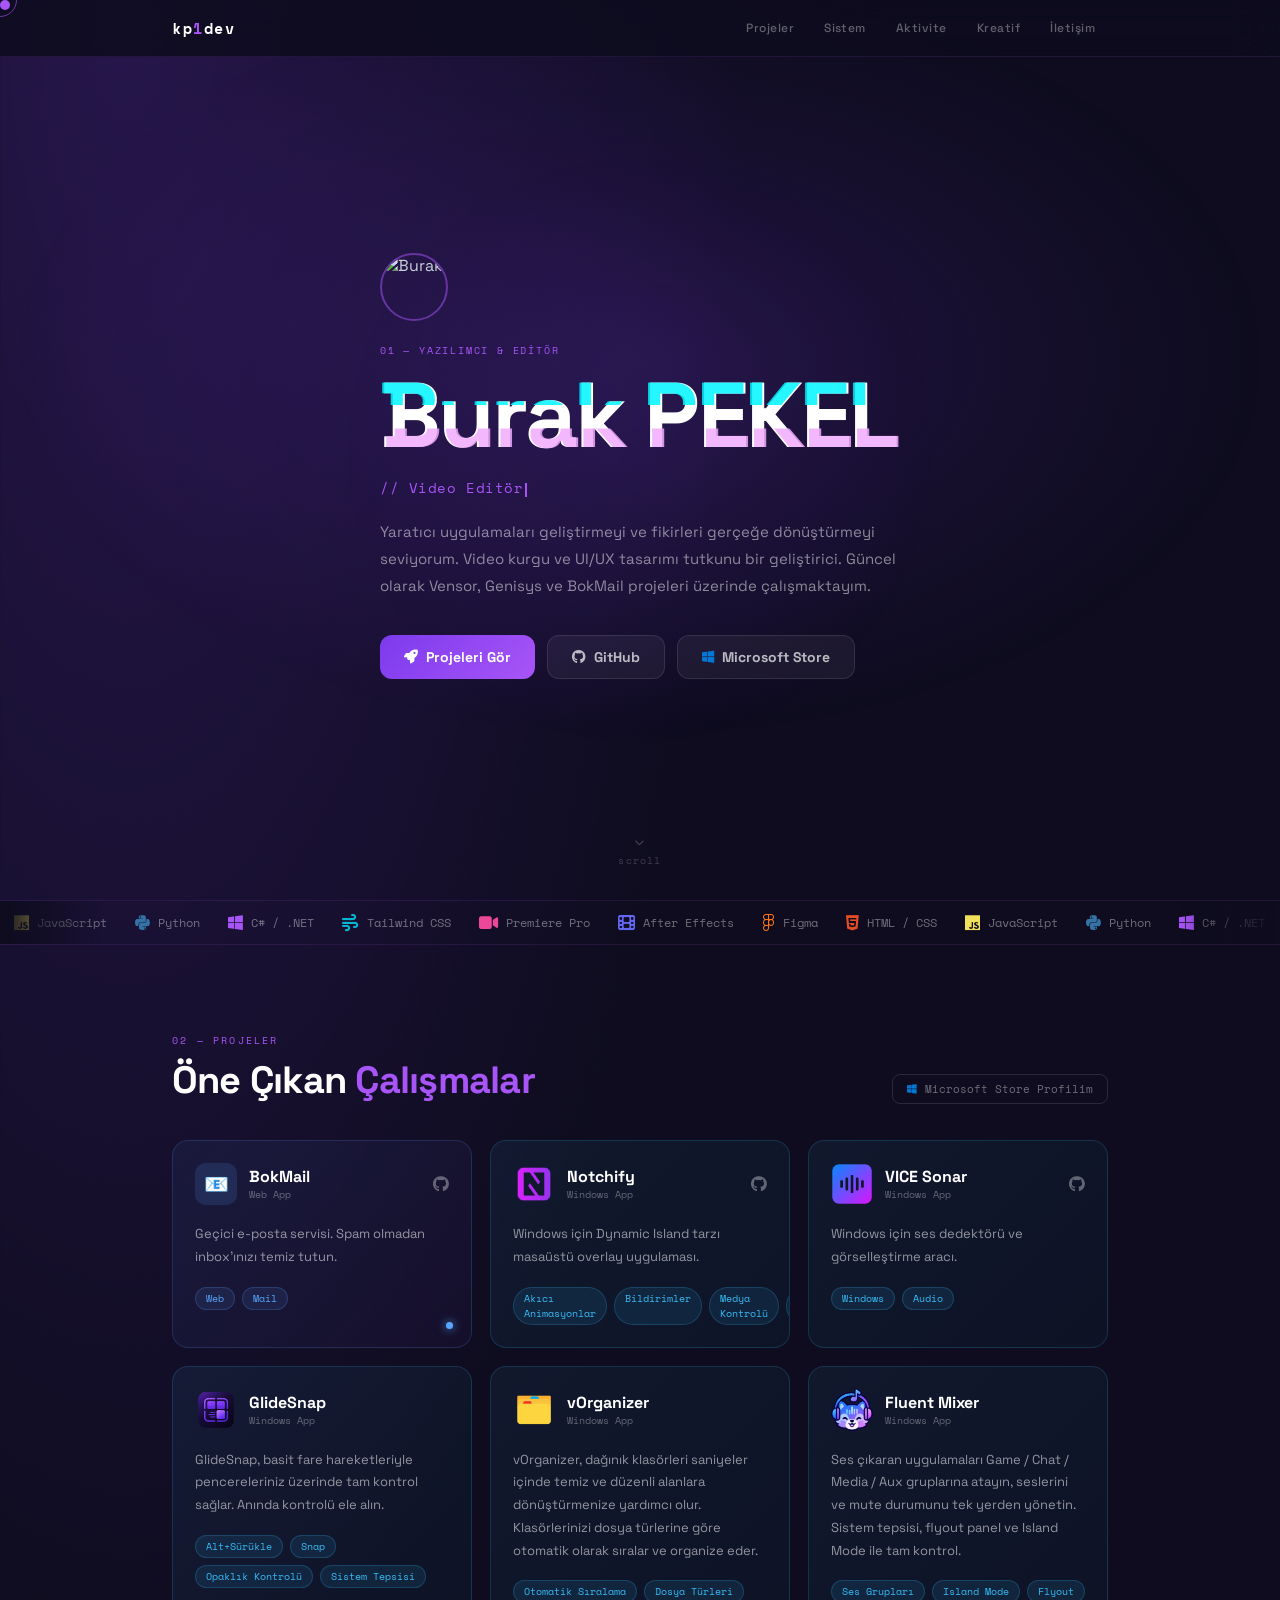
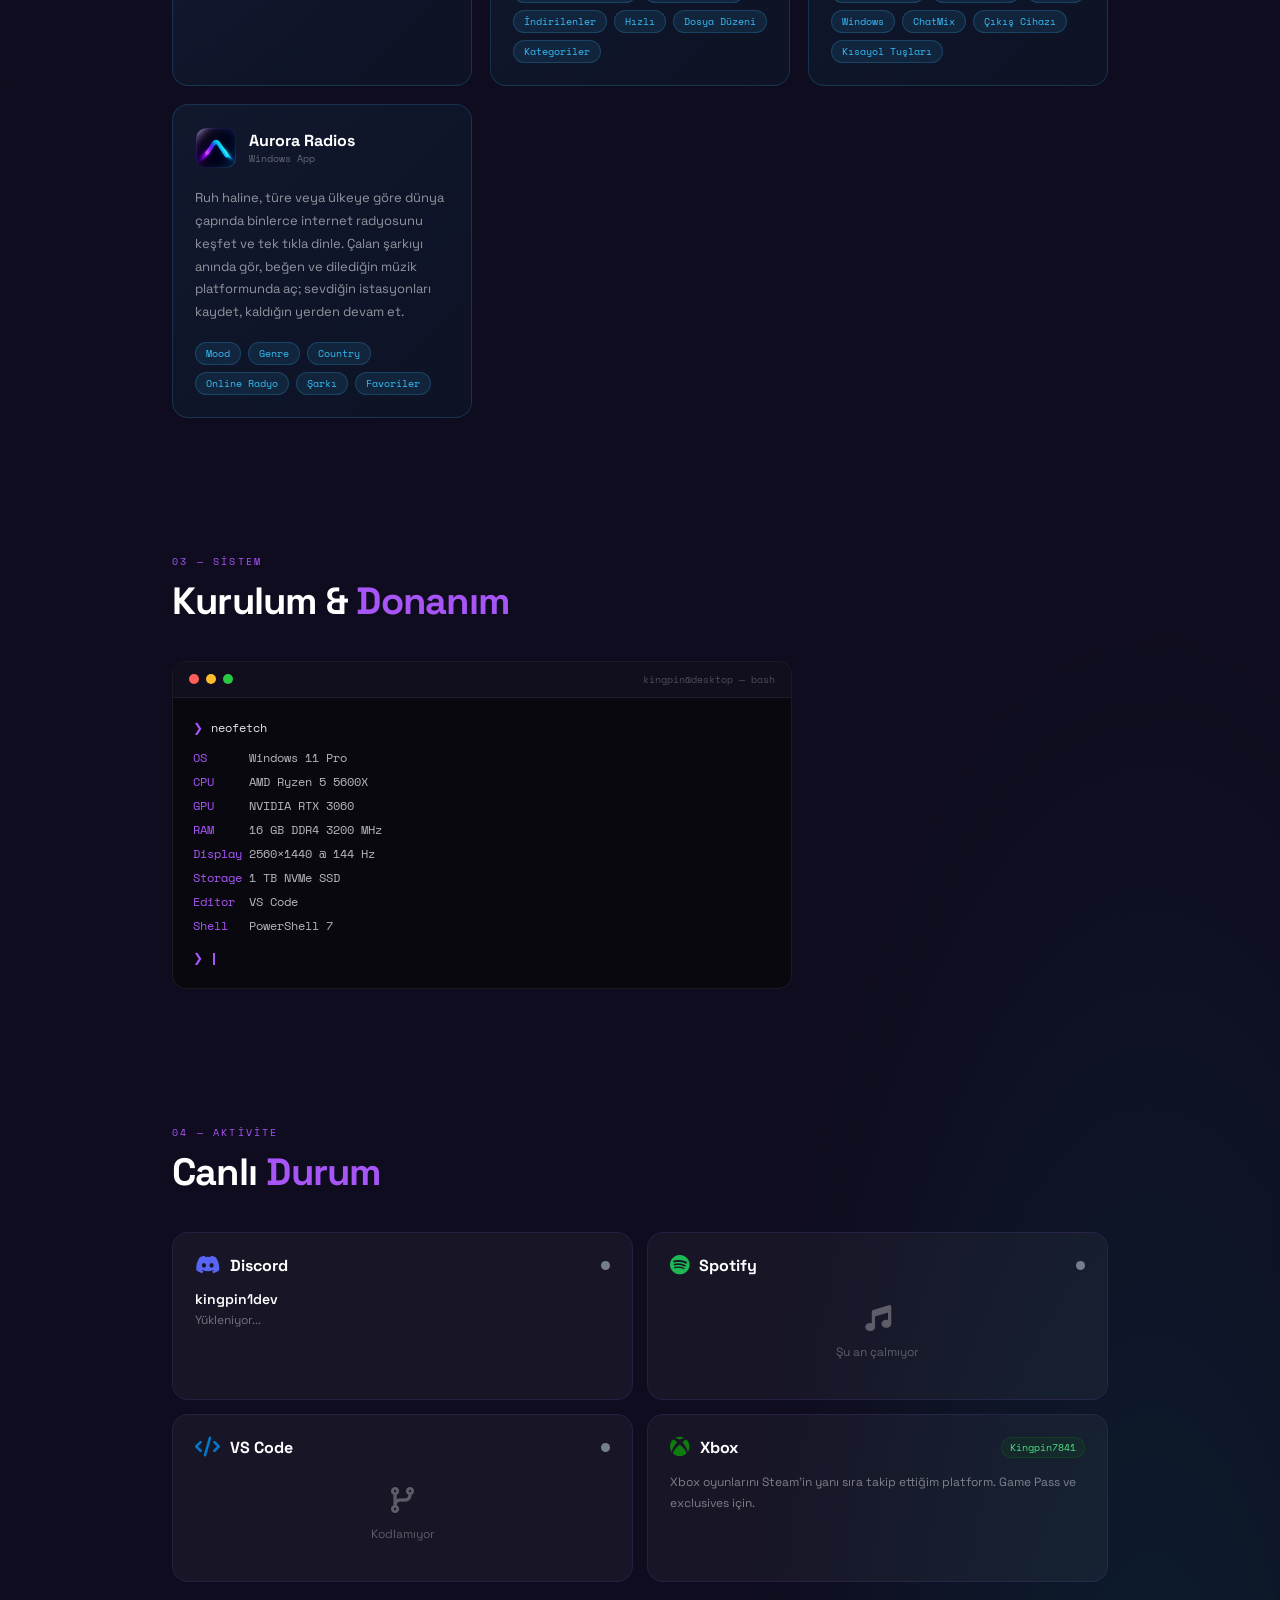
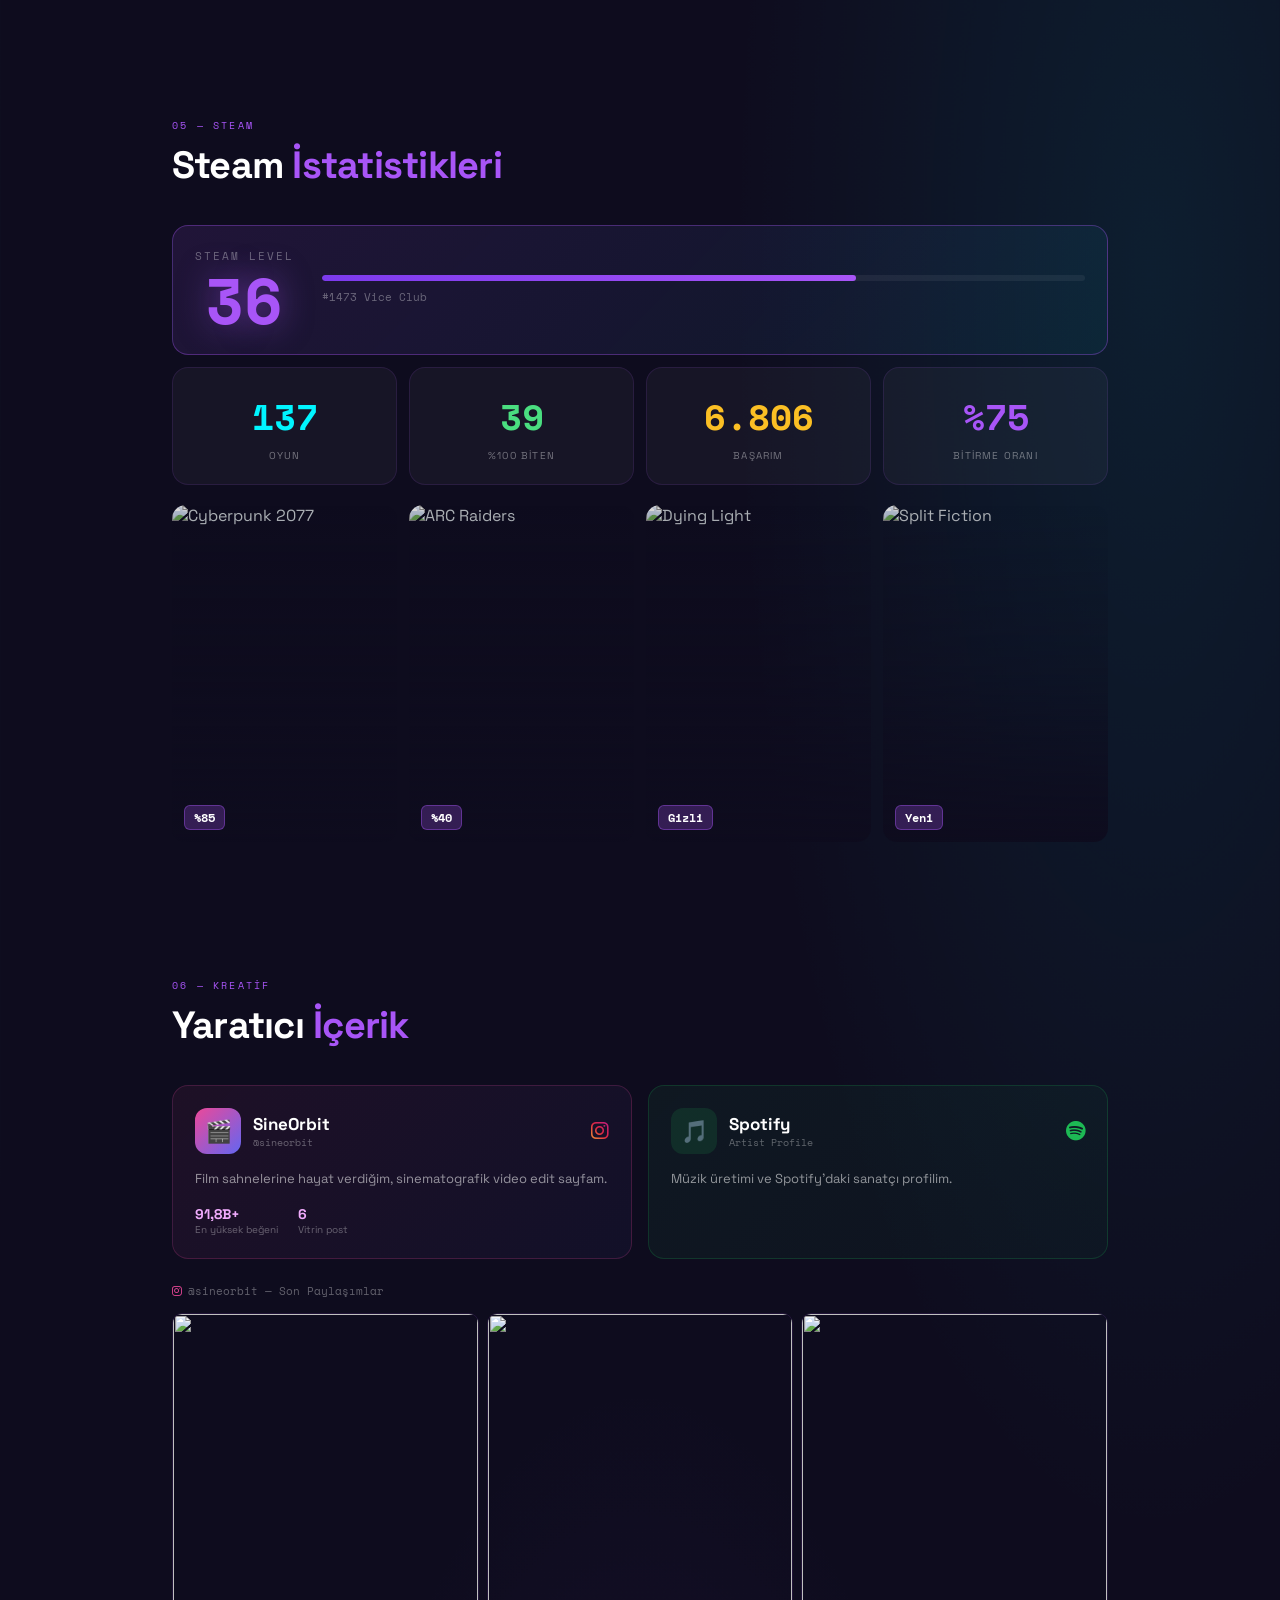
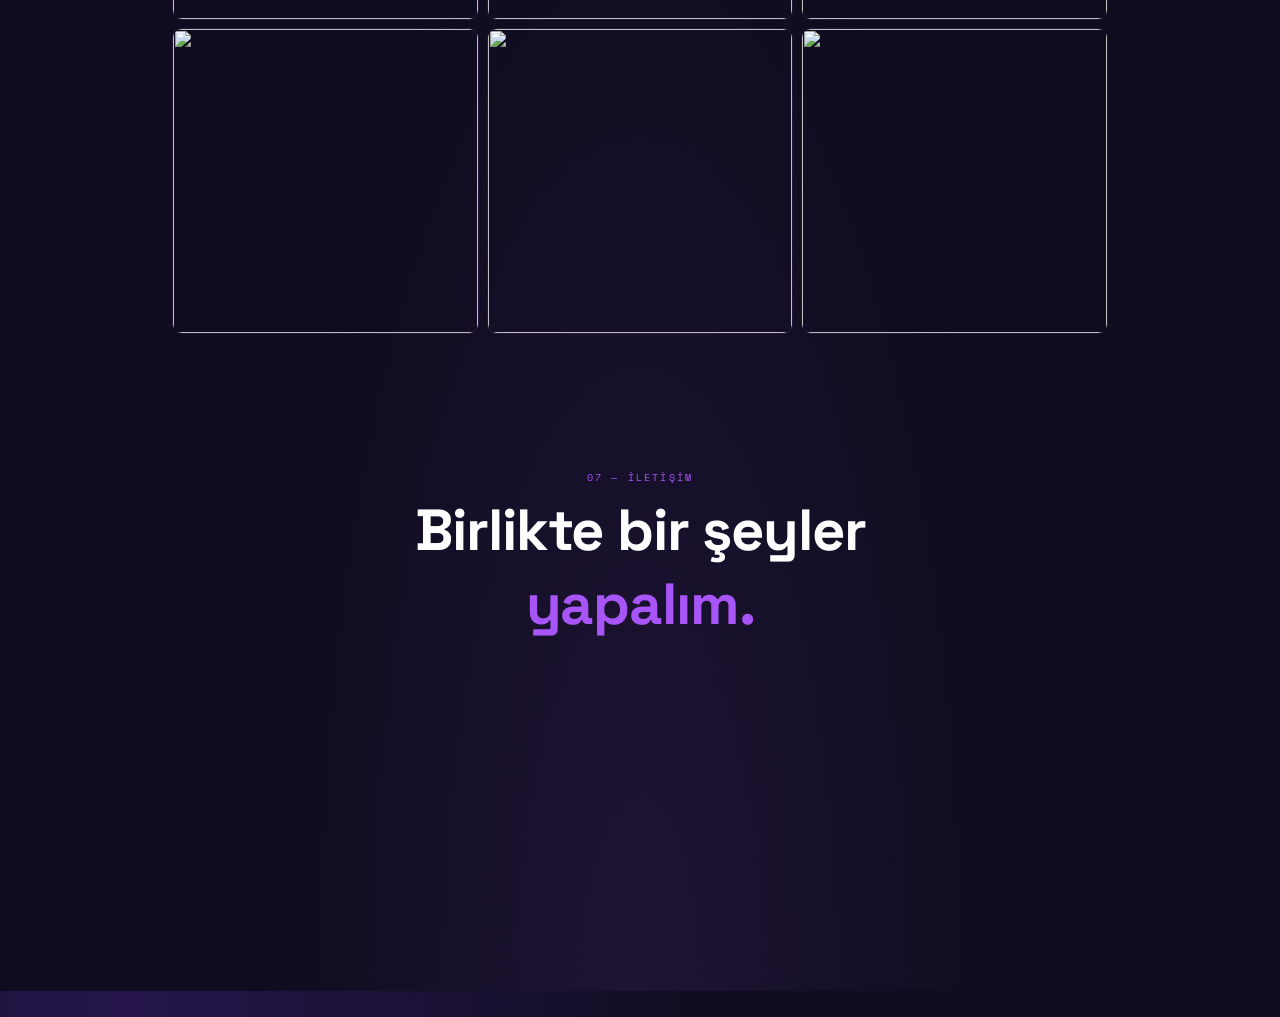
==== index.html @ 6816bca3 "feat: uygulama etiketleri güncellendi" ====
<!DOCTYPE html>
<html lang="tr">
<head>
<meta charset="UTF-8">
<meta name="viewport" content="width=device-width,initial-scale=1.0">
<title>Burak PEKEL — kingpindev.net</title>
<link rel="icon" type="image/png" href="img/websitesfavicon.png">
<link href="https://fonts.googleapis.com/css2?family=Space+Grotesk:wght@300;400;500;600;700;800&family=Space+Mono:wght@400;700&display=swap" rel="stylesheet">
<link rel="stylesheet" href="https://cdnjs.cloudflare.com/ajax/libs/font-awesome/6.4.0/css/all.min.css">
<style>
*,*::before,*::after{margin:0;padding:0;box-sizing:border-box}
:root{--c:#a855f7;--c2:#00f5ff;--p:#7c3aed;--pk:#f0abfc;--bg:#0e0c1e;--bd:rgba(168,85,247,.12)}
html{scroll-behavior:smooth}
body{font-family:'Space Grotesk',sans-serif;background:var(--bg);color:#c9d1d9;overflow-x:hidden;cursor:none;background-image:radial-gradient(ellipse 80% 50% at 10% 0%,rgba(124,58,237,.22),transparent 60%),radial-gradient(ellipse 60% 40% at 90% 60%,rgba(0,245,255,.08),transparent 55%),radial-gradient(ellipse 50% 35% at 50% 100%,rgba(168,85,247,.1),transparent 60%)}

/* CURSOR */
#cur{position:fixed;width:10px;height:10px;border-radius:50%;background:var(--c);pointer-events:none;z-index:9999;transition:opacity .2s;will-change:transform}
#cur2{position:fixed;width:34px;height:34px;border-radius:50%;border:1.5px solid rgba(168,85,247,.6);pointer-events:none;z-index:9998;will-change:transform;transition:border-color .2s,width .2s,height .2s}

/* SPOTLIGHT */
#spot{position:fixed;inset:0;z-index:0;pointer-events:none;background:radial-gradient(600px circle at var(--mx,50vw) var(--my,50vh),rgba(124,58,237,.08),transparent 50%)}

/* NAV */
nav{position:fixed;top:0;left:0;right:0;z-index:100;padding:14px 0;background:rgba(14,12,30,.85);backdrop-filter:blur(24px);border-bottom:1px solid var(--bd)}
.ni{max-width:1000px;margin:0 auto;padding:0 32px;display:flex;align-items:center;justify-content:space-between}
.logo{font-family:'Space Mono',monospace;font-size:15px;font-weight:700;color:#fff;letter-spacing:.1em}
.logo span{color:var(--c)}
.nl{display:flex;gap:4px}
.nl a{color:rgba(255,255,255,.35);text-decoration:none;font-size:12px;font-weight:500;padding:6px 13px;border-radius:8px;transition:all .2s;letter-spacing:.04em}
.nl a:hover,.nl a.active{color:#fff;background:rgba(168,85,247,.12)}

/* WRAP */
.w{max-width:1000px;margin:0 auto;padding:0 32px;position:relative;z-index:1}

/* HERO */
.hero{min-height:100vh;display:flex;flex-direction:column;justify-content:center;padding-top:80px;position:relative;overflow:hidden}
.hero-bg{position:absolute;inset:0;background:radial-gradient(ellipse 70% 60% at 50% 40%,rgba(124,58,237,.18),transparent 70%);pointer-events:none}
.glitch{font-size:clamp(48px,8vw,92px);font-weight:800;color:#fff;line-height:.95;letter-spacing:-.03em;position:relative;display:inline-block}
.glitch::before,.glitch::after{content:attr(data-text);position:absolute;inset:0;opacity:.85}
.glitch::before{color:var(--c2);clip-path:polygon(0 0,100% 0,100% 38%,0 38%);animation:gl1 3.5s infinite;transform:translateX(-2px)}
.glitch::after{color:var(--pk);clip-path:polygon(0 65%,100% 65%,100% 100%,0 100%);animation:gl2 3.5s infinite;transform:translateX(2px)}
@keyframes gl1{0%,88%,100%{transform:translateX(-2px)}89%{transform:translateX(5px) skewX(-3deg)}91%{transform:translateX(-4px)}93%{transform:translateX(3px)}}
@keyframes gl2{0%,88%,100%{transform:translateX(2px)}89%{transform:translateX(-5px) skewX(3deg)}91%{transform:translateX(4px)}93%{transform:translateX(-3px)}}
.hero-sub{font-family:'Space Mono',monospace;font-size:14px;color:var(--c);margin-top:18px;letter-spacing:.04em}
.blink{display:inline-block;width:2px;height:1em;background:var(--c);margin-left:2px;animation:blink 1s step-end infinite;vertical-align:middle}
@keyframes blink{0%,100%{opacity:1}50%{opacity:0}}
.hero-desc{max-width:520px;color:rgba(255,255,255,.5);line-height:1.8;font-size:15px;margin-top:20px}
.hero-cta{display:flex;gap:12px;margin-top:36px;flex-wrap:wrap}
.btn-p{display:inline-flex;align-items:center;gap:8px;padding:12px 24px;border-radius:12px;font-size:14px;font-weight:700;text-decoration:none;background:linear-gradient(135deg,var(--p),#a855f7);color:#fff;transition:all .25s;border:none;cursor:none}
.btn-p:hover{transform:translateY(-2px);box-shadow:0 8px 32px rgba(168,85,247,.4)}
.btn-g{display:inline-flex;align-items:center;gap:8px;padding:12px 24px;border-radius:12px;font-size:14px;font-weight:700;text-decoration:none;background:rgba(255,255,255,.05);border:1px solid rgba(255,255,255,.1);color:rgba(255,255,255,.7);transition:all .25s}
.btn-g:hover{border-color:rgba(255,255,255,.3);color:#fff;transform:translateY(-2px)}
.hero-scroll{position:absolute;bottom:32px;left:50%;transform:translateX(-50%);display:flex;flex-direction:column;align-items:center;gap:6px;color:rgba(255,255,255,.2);font-size:10px;font-family:'Space Mono',monospace;letter-spacing:.12em;animation:bob 2s ease-in-out infinite}
@keyframes bob{0%,100%{transform:translateX(-50%) translateY(0)}50%{transform:translateX(-50%) translateY(7px)}}

/* SKILLS STRIP */
.strip{overflow:hidden;position:relative;padding:13px 0}
.strip::before,.strip::after{content:'';position:absolute;top:0;width:100px;height:100%;z-index:2;pointer-events:none}
.strip::before{left:0;background:linear-gradient(to right,var(--bg),transparent)}
.strip::after{right:0;background:linear-gradient(to left,var(--bg),transparent)}
.strip-inner{display:flex;width:max-content;animation:stripL 28s linear infinite;will-change:transform}
.strip:hover .strip-inner{animation-play-state:paused}
.strip-t{display:flex;gap:28px;padding:0 14px;flex-shrink:0}
@keyframes stripL{0%{transform:translateX(0)}100%{transform:translateX(-50%)}}
.sk{display:flex;align-items:center;gap:8px;font-size:12px;font-family:'Space Mono',monospace;color:rgba(255,255,255,.4);white-space:nowrap;transition:color .2s}
.sk:hover{color:rgba(255,255,255,.85)}
.sk i{font-size:17px}

/* CARD (bento) */
.bento{background:rgba(255,255,255,.04);border:1px solid var(--bd);border-radius:16px;padding:22px;position:relative;overflow:hidden;transition:border-color .3s,transform .2s}
.bento:hover{border-color:rgba(168,85,247,.3)}
.shine{position:absolute;inset:0;pointer-events:none;opacity:0;transition:opacity .3s}
.bento:hover .shine{opacity:1}

/* SECTION */
section{padding:88px 0 48px;position:relative;z-index:1}
.sec-label{font-family:'Space Mono',monospace;font-size:10px;letter-spacing:.22em;text-transform:uppercase;color:var(--c);margin-bottom:8px}
.sec-title{font-size:clamp(24px,4vw,38px);font-weight:800;color:#fff;letter-spacing:-.02em;margin-bottom:36px}

/* TILT CARD */
.tilt-card{transition:transform .06s;transform-style:preserve-3d}

/* GAME CARDS */
.game-card{position:relative;border-radius:14px;overflow:hidden;cursor:pointer;aspect-ratio:2/3}
.game-card img{width:100%;height:100%;object-fit:cover;transition:transform .5s,filter .4s;filter:saturate(.7) brightness(.85)}
.game-card:hover img{transform:scale(1.07);filter:saturate(1.1) brightness(1)}
.game-ov{position:absolute;inset:0;background:linear-gradient(to top,rgba(14,12,30,.95) 0%,rgba(14,12,30,.3) 50%,transparent 100%);display:flex;align-items:flex-end;padding:12px}
.game-ov span{font-size:12px;font-weight:700;color:#fff;font-family:'Space Mono',monospace;background:rgba(168,85,247,.25);padding:3px 9px;border-radius:6px;border:1px solid rgba(168,85,247,.4)}

/* TERMINAL */
.terminal{background:#09080f;border:1px solid rgba(255,255,255,.08);border-radius:14px;overflow:hidden;font-family:'Space Mono',monospace;font-size:12px}
.t-bar{background:#110f1e;padding:10px 16px;display:flex;align-items:center;gap:7px;border-bottom:1px solid rgba(255,255,255,.06)}
.t-bar span:nth-child(1){width:10px;height:10px;border-radius:50%;background:#ff5f57;display:block}
.t-bar span:nth-child(2){width:10px;height:10px;border-radius:50%;background:#ffbd2e;display:block}
.t-bar span:nth-child(3){width:10px;height:10px;border-radius:50%;background:#28c840;display:block}
.t-bar .t-title{margin-left:auto;font-size:10px;color:rgba(255,255,255,.25)}
.t-body{padding:18px 20px;line-height:2;overflow-x:auto}
.t-line{color:rgba(255,255,255,.7)}
.t-prompt{color:var(--c);margin-right:8px}
.t-cmd{color:rgba(255,255,255,.9)}
.t-key{color:var(--c)}

/* SOCIAL BUTTONS */
.soc-btn{width:44px;height:44px;border-radius:12px;display:inline-flex;align-items:center;justify-content:center;font-size:17px;background:rgba(255,255,255,.04);border:1px solid var(--bd);color:rgba(255,255,255,.4);text-decoration:none;transition:all .25s}
.soc-btn:hover{transform:translateY(-3px);color:#fff;border-color:rgba(168,85,247,.5);box-shadow:0 6px 20px rgba(168,85,247,.2)}

/* BACK TO TOP */
#btt{position:fixed;bottom:24px;right:24px;width:40px;height:40px;border-radius:10px;background:rgba(124,58,237,.2);border:1px solid rgba(168,85,247,.4);color:var(--pk);display:flex;align-items:center;justify-content:center;cursor:none;z-index:50;font-size:14px;opacity:0;pointer-events:none;transform:translateY(8px);transition:all .3s}
#btt.show{opacity:1;pointer-events:all;transform:translateY(0)}
#btt:hover{background:rgba(124,58,237,.4);box-shadow:0 0 24px rgba(168,85,247,.3)}

/* SCROLL REVEAL */
.rv{opacity:0;transform:translateY(26px);transition:opacity .65s ease,transform .65s ease}
.rv.on{opacity:1;transform:none}
.d1{transition-delay:.08s}.d2{transition-delay:.16s}.d3{transition-delay:.24s}.d4{transition-delay:.32s}.d5{transition-delay:.40s}

/* PULSE */
@keyframes pulse{0%,100%{opacity:1;transform:scale(1)}50%{opacity:.4;transform:scale(.6)}}
@keyframes fU{from{opacity:0;transform:translateY(18px)}to{opacity:1;transform:none}}

/* SCROLLBAR */
::-webkit-scrollbar{width:4px}::-webkit-scrollbar-track{background:transparent}::-webkit-scrollbar-thumb{background:rgba(168,85,247,.3);border-radius:2px}

@media(max-width:900px){
  .proj-grid{grid-template-columns:1fr!important}
  .act-grid{grid-template-columns:1fr!important}
  .steam-grid{grid-template-columns:repeat(2,1fr)!important}
  .game-grid{grid-template-columns:repeat(2,1fr)!important}
  .cr-grid{grid-template-columns:1fr!important}
}
@media(max-width:720px){
  .ni .nl{display:none}
  .hero-cta{flex-direction:column;align-items:flex-start}
  .steam-grid{grid-template-columns:repeat(2,1fr)!important}
}
@keyframes floatHeart2{0%{transform:translateY(0) scale(1);opacity:1}100%{transform:translateY(-110vh) scale(.5);opacity:0}}
</style>
</head>
<body>
<div id="cur"></div>
<div id="cur2"></div>
<div id="spot"></div>

<nav>
  <div class="ni">
    <span class="logo">kp<span>1</span>dev</span>
    <div class="nl">
      <a href="#projects">Projeler</a>
      <a href="#setup">Sistem</a>
      <a href="#activity">Aktivite</a>
      <a href="#creative">Kreatif</a>
      <a href="#contact">İletişim</a>
    </div>
  </div>
</nav>

<!-- HERO -->
<section class="hero" id="home">
  <div class="hero-bg"></div>
  <div class="w">
    <img src="https://avatars.githubusercontent.com/u/75186785?v=4" alt="Burak" style="width:68px;height:68px;border-radius:50%;border:2px solid rgba(168,85,247,.5);margin-bottom:22px;display:block;animation:fU .5s ease both">
    <p style="font-family:'Space Mono',monospace;font-size:10px;color:var(--c);letter-spacing:.18em;text-transform:uppercase;margin-bottom:14px;animation:fU .5s .06s ease both">01 — Yazılımcı & Editör</p>
    <h1 class="glitch" data-text="Burak PEKEL" style="animation:fU .5s .1s ease both">Burak PEKEL</h1>
    <div class="hero-sub" style="animation:fU .5s .18s ease both">// <span id="typed"></span><span class="blink"></span></div>
    <p class="hero-desc" style="animation:fU .5s .26s ease both">Yaratıcı uygulamaları geliştirmeyi ve fikirleri gerçeğe dönüştürmeyi seviyorum. Video kurgu ve UI/UX tasarımı tutkunu bir geliştirici. Güncel olarak Vensor, Genisys ve BokMail projeleri üzerinde çalışmaktayım.</p>
    <div class="hero-cta" style="animation:fU .5s .34s ease both">
      <a href="#projects" class="btn-p"><i class="fas fa-rocket"></i> Projeleri Gör</a>
      <a href="https://github.com/kingpin1dev" target="_blank" class="btn-g"><i class="fab fa-github"></i> GitHub</a>
      <a href="https://apps.microsoft.com/search/publisher?name=Kingpindev" target="_blank" class="btn-g"><i class="fab fa-windows" style="color:#0078d4"></i> Microsoft Store</a>
    </div>
  </div>
  <div class="hero-scroll"><i class="fas fa-chevron-down"></i>scroll</div>
</section>

<!-- SKILLS STRIP -->
<div style="position:relative;z-index:1;border-top:1px solid var(--bd);border-bottom:1px solid var(--bd)">
  <div class="strip">
    <div class="strip-inner">
      <div class="strip-t">
        <div class="sk"><i class="fab fa-js" style="color:#f1e05a"></i>JavaScript</div>
        <div class="sk"><i class="fab fa-python" style="color:#3572A5"></i>Python</div>
        <div class="sk"><i class="fab fa-windows" style="color:#a855f7"></i>C# / .NET</div>
        <div class="sk"><i class="fas fa-wind" style="color:#06b6d4"></i>Tailwind CSS</div>
        <div class="sk"><i class="fas fa-video" style="color:#ec4899"></i>Premiere Pro</div>
        <div class="sk"><i class="fas fa-film" style="color:#6366f1"></i>After Effects</div>
        <div class="sk"><i class="fab fa-figma" style="color:#f97316"></i>Figma</div>
        <div class="sk"><i class="fab fa-html5" style="color:#e44d26"></i>HTML / CSS</div>
      </div>
      <div class="strip-t" aria-hidden="true">
        <div class="sk"><i class="fab fa-js" style="color:#f1e05a"></i>JavaScript</div>
        <div class="sk"><i class="fab fa-python" style="color:#3572A5"></i>Python</div>
        <div class="sk"><i class="fab fa-windows" style="color:#a855f7"></i>C# / .NET</div>
        <div class="sk"><i class="fas fa-wind" style="color:#06b6d4"></i>Tailwind CSS</div>
        <div class="sk"><i class="fas fa-video" style="color:#ec4899"></i>Premiere Pro</div>
        <div class="sk"><i class="fas fa-film" style="color:#6366f1"></i>After Effects</div>
        <div class="sk"><i class="fab fa-figma" style="color:#f97316"></i>Figma</div>
        <div class="sk"><i class="fab fa-html5" style="color:#e44d26"></i>HTML / CSS</div>
      </div>
    </div>
  </div>
</div>

<!-- PROJECTS -->
<section id="projects">
  <div class="w">
    <div class="sec-label rv">02 — PROJELER</div>
    <div style="display:flex;align-items:flex-end;justify-content:space-between;flex-wrap:wrap;gap:14px;margin-bottom:36px">
      <h2 class="sec-title rv d1" style="margin-bottom:0">Öne Çıkan <span style="color:var(--c)">Çalışmalar</span></h2>
      <a href="https://apps.microsoft.com/search/publisher?name=Kingpindev&hl=tr-TR&gl=TR" target="_blank" style="display:inline-flex;align-items:center;gap:8px;font-size:11px;font-family:'Space Mono',monospace;color:rgba(255,255,255,.4);border:1px solid rgba(255,255,255,.12);padding:6px 14px;border-radius:8px;text-decoration:none;transition:.2s;white-space:nowrap" onmouseover="this.style.color='#0078d4';this.style.borderColor='rgba(0,120,212,.4)'" onmouseout="this.style.color='rgba(255,255,255,.4)';this.style.borderColor='rgba(255,255,255,.12)'">
        <i class="fab fa-windows" style="color:#0078d4"></i> Microsoft Store Profilim
      </a>
    </div>
    <div class="proj-grid" style="display:grid;grid-template-columns:repeat(3,1fr);gap:18px">

      <div class="bento tilt-card rv d2" style="background:linear-gradient(135deg,rgba(88,166,255,.07),rgba(124,58,237,.05));border-color:rgba(88,166,255,.18);cursor:pointer" onclick="window.open('https://bokmails.com','_blank')">
        <div class="shine"></div>
        <div style="display:flex;align-items:center;gap:12px;margin-bottom:18px">
          <div style="width:42px;height:42px;background:rgba(88,166,255,.14);border-radius:10px;display:flex;align-items:center;justify-content:center;font-size:20px">📧</div>
          <div>
            <div style="font-weight:700;font-size:16px;color:#fff">BokMail</div>
            <div style="font-size:10px;color:rgba(255,255,255,.35);font-family:'Space Mono',monospace">Web App</div>
          </div>
          <a href="https://github.com/kingpin1dev/" target="_blank" onclick="event.stopPropagation()" style="margin-left:auto;color:rgba(255,255,255,.35);font-size:16px;transition:.2s" onmouseover="this.style.color='#fff'" onmouseout="this.style.color='rgba(255,255,255,.35)'"><i class="fab fa-github"></i></a>
        </div>
        <p style="font-size:13px;color:rgba(255,255,255,.55);line-height:1.75;margin-bottom:18px">Geçici e-posta servisi. Spam olmadan inbox'ınızı temiz tutun.</p>
        <div style="display:flex;gap:7px">
          <span style="font-size:10px;background:rgba(88,166,255,.1);color:#58a6ff;padding:3px 10px;border-radius:20px;font-family:'Space Mono',monospace;border:1px solid rgba(88,166,255,.2)">Web</span>
          <span style="font-size:10px;background:rgba(88,166,255,.1);color:#58a6ff;padding:3px 10px;border-radius:20px;font-family:'Space Mono',monospace;border:1px solid rgba(88,166,255,.2)">Mail</span>
        </div>
        <div style="position:absolute;bottom:18px;right:18px;width:7px;height:7px;background:#58a6ff;border-radius:50%;box-shadow:0 0 10px #58a6ff;animation:pulse 2s infinite"></div>
      </div>

      <div class="bento tilt-card rv d3" style="background:linear-gradient(135deg,rgba(56,189,248,.07),rgba(6,182,212,.05));border-color:rgba(56,189,248,.18);cursor:pointer" onclick="window.open('https://apps.microsoft.com/detail/9P0JFN5L96VH?hl=tr-tr&gl=TR&ocid=pdpshare','_blank')">
        <div class="shine"></div>
        <div style="display:flex;align-items:center;gap:12px;margin-bottom:18px">
          <img src="img/notchify.png" alt="Notchify" style="width:42px;height:42px;border-radius:10px;object-fit:cover;flex-shrink:0">
          <div>
            <div style="font-weight:700;font-size:16px;color:#fff">Notchify</div>
            <div style="font-size:10px;color:rgba(255,255,255,.35);font-family:'Space Mono',monospace">Windows App</div>
          </div>
          <a href="https://github.com/kingpin1dev/Notchify" target="_blank" onclick="event.stopPropagation()" style="margin-left:auto;color:rgba(255,255,255,.35);font-size:16px;transition:.2s" onmouseover="this.style.color='#fff'" onmouseout="this.style.color='rgba(255,255,255,.35)'"><i class="fab fa-github"></i></a>
        </div>
        <p style="font-size:13px;color:rgba(255,255,255,.55);line-height:1.75;margin-bottom:18px">Windows için Dynamic Island tarzı masaüstü overlay uygulaması.</p>
        <div style="display:flex;gap:7px">
          <span style="font-size:10px;background:rgba(56,189,248,.1);color:#38bdf8;padding:3px 10px;border-radius:20px;font-family:'Space Mono',monospace;border:1px solid rgba(56,189,248,.2)">Akıcı Animasyonlar</span>
          <span style="font-size:10px;background:rgba(56,189,248,.1);color:#38bdf8;padding:3px 10px;border-radius:20px;font-family:'Space Mono',monospace;border:1px solid rgba(56,189,248,.2)">Bildirimler</span>
          <span style="font-size:10px;background:rgba(56,189,248,.1);color:#38bdf8;padding:3px 10px;border-radius:20px;font-family:'Space Mono',monospace;border:1px solid rgba(56,189,248,.2)">Medya Kontrolü</span>
          <span style="font-size:10px;background:rgba(56,189,248,.1);color:#38bdf8;padding:3px 10px;border-radius:20px;font-family:'Space Mono',monospace;border:1px solid rgba(56,189,248,.2)">Kısayollar</span>
          <span style="font-size:10px;background:rgba(56,189,248,.1);color:#38bdf8;padding:3px 10px;border-radius:20px;font-family:'Space Mono',monospace;border:1px solid rgba(56,189,248,.2)">Takvim</span>
          <span style="font-size:10px;background:rgba(56,189,248,.1);color:#38bdf8;padding:3px 10px;border-radius:20px;font-family:'Space Mono',monospace;border:1px solid rgba(56,189,248,.2)">Hava Durumu</span>
          <span style="font-size:10px;background:rgba(56,189,248,.1);color:#38bdf8;padding:3px 10px;border-radius:20px;font-family:'Space Mono',monospace;border:1px solid rgba(56,189,248,.2)">Tray</span>
        </div>
      </div>

      <div class="bento tilt-card rv d4" style="background:linear-gradient(135deg,rgba(56,189,248,.07),rgba(6,182,212,.04));border-color:rgba(56,189,248,.18);cursor:pointer" onclick="window.open('https://apps.microsoft.com/detail/9p40tmplqb43?hl=tr-TR&gl=TR','_blank')">
        <div class="shine"></div>
        <div style="display:flex;align-items:center;gap:12px;margin-bottom:18px">
          <img src="img/vice-sonar.png" alt="VICE Sonar" style="width:42px;height:42px;border-radius:10px;object-fit:cover;flex-shrink:0">
          <div>
            <div style="font-weight:700;font-size:16px;color:#fff">VICE Sonar</div>
            <div style="font-size:10px;color:rgba(255,255,255,.35);font-family:'Space Mono',monospace">Windows App</div>
          </div>
          <a href="https://github.com/kingpin1dev/VICE-Sonar" target="_blank" onclick="event.stopPropagation()" style="margin-left:auto;color:rgba(255,255,255,.35);font-size:16px;transition:.2s" onmouseover="this.style.color='#fff'" onmouseout="this.style.color='rgba(255,255,255,.35)'"><i class="fab fa-github"></i></a>
        </div>
        <p style="font-size:13px;color:rgba(255,255,255,.55);line-height:1.75;margin-bottom:18px">Windows için ses dedektörü ve görselleştirme aracı.</p>
        <div style="display:flex;gap:7px">
          <span style="font-size:10px;background:rgba(56,189,248,.1);color:#38bdf8;padding:3px 10px;border-radius:20px;font-family:'Space Mono',monospace;border:1px solid rgba(56,189,248,.2)">Windows</span>
          <span style="font-size:10px;background:rgba(56,189,248,.1);color:#38bdf8;padding:3px 10px;border-radius:20px;font-family:'Space Mono',monospace;border:1px solid rgba(56,189,248,.2)">Audio</span>
        </div>
      </div>

      <!-- GlideSnap Kartı -->
      <div class="bento tilt-card rv d2" style="background:linear-gradient(135deg,rgba(56,189,248,.07),rgba(6,182,212,.04));border-color:rgba(56,189,248,.18);cursor:pointer" onclick="window.open('https://apps.microsoft.com/detail/9PND7TH314ZD?hl=tr-tr&gl=TR','_blank')">
        <div class="shine"></div>
        <div style="display:flex;align-items:center;gap:12px;margin-bottom:18px">
          <img src="img/GlideSnap.png" alt="GlideSnap" style="width:42px;height:42px;border-radius:10px;object-fit:cover;flex-shrink:0">
          <div>
            <div style="font-weight:700;font-size:16px;color:#fff">GlideSnap</div>
            <div style="font-size:10px;color:rgba(255,255,255,.35);font-family:'Space Mono',monospace">Windows App</div>
          </div>
        </div>
        <p style="font-size:13px;color:rgba(255,255,255,.55);line-height:1.75;margin-bottom:18px">GlideSnap, basit fare hareketleriyle pencereleriniz üzerinde tam kontrol sağlar. Anında kontrolü ele alın.</p>
        <div style="display:flex;gap:7px;flex-wrap:wrap">
          <span style="font-size:10px;background:rgba(56,189,248,.1);color:#38bdf8;padding:3px 10px;border-radius:20px;font-family:'Space Mono',monospace;border:1px solid rgba(56,189,248,.2)">Alt+Sürükle</span>
          <span style="font-size:10px;background:rgba(56,189,248,.1);color:#38bdf8;padding:3px 10px;border-radius:20px;font-family:'Space Mono',monospace;border:1px solid rgba(56,189,248,.2)">Snap</span>
          <span style="font-size:10px;background:rgba(56,189,248,.1);color:#38bdf8;padding:3px 10px;border-radius:20px;font-family:'Space Mono',monospace;border:1px solid rgba(56,189,248,.2)">Opaklık Kontrolü</span>
          <span style="font-size:10px;background:rgba(56,189,248,.1);color:#38bdf8;padding:3px 10px;border-radius:20px;font-family:'Space Mono',monospace;border:1px solid rgba(56,189,248,.2)">Sistem Tepsisi</span>
        </div>
      </div>

      <!-- vOrganizer Kartı -->
      <div class="bento tilt-card rv d3" style="background:linear-gradient(135deg,rgba(56,189,248,.07),rgba(6,182,212,.04));border-color:rgba(56,189,248,.18);cursor:pointer" onclick="window.open('https://apps.microsoft.com/detail/9PKDPQDF6ZJL?hl=tr-tr&gl=TR','_blank')">
        <div class="shine"></div>
        <div style="display:flex;align-items:center;gap:12px;margin-bottom:18px">
          <img src="img/Vorganizer.png" alt="vOrganizer" style="width:42px;height:42px;border-radius:10px;object-fit:cover;flex-shrink:0">
          <div>
            <div style="font-weight:700;font-size:16px;color:#fff">vOrganizer</div>
            <div style="font-size:10px;color:rgba(255,255,255,.35);font-family:'Space Mono',monospace">Windows App</div>
          </div>
        </div>
        <p style="font-size:13px;color:rgba(255,255,255,.55);line-height:1.75;margin-bottom:18px">vOrganizer, dağınık klasörleri saniyeler içinde temiz ve düzenli alanlara dönüştürmenize yardımcı olur. Klasörlerinizi dosya türlerine göre otomatik olarak sıralar ve organize eder.</p>
        <div style="display:flex;gap:7px;flex-wrap:wrap">
          <span style="font-size:10px;background:rgba(56,189,248,.1);color:#38bdf8;padding:3px 10px;border-radius:20px;font-family:'Space Mono',monospace;border:1px solid rgba(56,189,248,.2)">Otomatik Sıralama</span>
          <span style="font-size:10px;background:rgba(56,189,248,.1);color:#38bdf8;padding:3px 10px;border-radius:20px;font-family:'Space Mono',monospace;border:1px solid rgba(56,189,248,.2)">Dosya Türleri</span>
          <span style="font-size:10px;background:rgba(56,189,248,.1);color:#38bdf8;padding:3px 10px;border-radius:20px;font-family:'Space Mono',monospace;border:1px solid rgba(56,189,248,.2)">İndirilenler</span>
          <span style="font-size:10px;background:rgba(56,189,248,.1);color:#38bdf8;padding:3px 10px;border-radius:20px;font-family:'Space Mono',monospace;border:1px solid rgba(56,189,248,.2)">Hızlı</span>
          <span style="font-size:10px;background:rgba(56,189,248,.1);color:#38bdf8;padding:3px 10px;border-radius:20px;font-family:'Space Mono',monospace;border:1px solid rgba(56,189,248,.2)">Dosya Düzeni</span>
          <span style="font-size:10px;background:rgba(56,189,248,.1);color:#38bdf8;padding:3px 10px;border-radius:20px;font-family:'Space Mono',monospace;border:1px solid rgba(56,189,248,.2)">Kategoriler</span>
        </div>
      </div>

      <!-- Fluent Mixer Kartı -->
      <div class="bento tilt-card rv d4" style="background:linear-gradient(135deg,rgba(56,189,248,.07),rgba(6,182,212,.04));border-color:rgba(56,189,248,.18);cursor:pointer" onclick="window.open('https://apps.microsoft.com/detail/9NN5W7D23VLJ?hl=neutral&gl=TR&ocid=pdpshare','_blank')">
        <div class="shine"></div>
        <div style="display:flex;align-items:center;gap:12px;margin-bottom:18px">
          <img src="img/FluentMixer.png" alt="Fluent Mixer" style="width:42px;height:42px;border-radius:10px;object-fit:cover;flex-shrink:0">
          <div>
            <div style="font-weight:700;font-size:16px;color:#fff">Fluent Mixer</div>
            <div style="font-size:10px;color:rgba(255,255,255,.35);font-family:'Space Mono',monospace">Windows App</div>
          </div>
        </div>
        <p style="font-size:13px;color:rgba(255,255,255,.55);line-height:1.75;margin-bottom:18px">Ses çıkaran uygulamaları Game / Chat / Media / Aux gruplarına atayın, seslerini ve mute durumunu tek yerden yönetin. Sistem tepsisi, flyout panel ve Island Mode ile tam kontrol.</p>
        <div style="display:flex;gap:7px;flex-wrap:wrap">
          <span style="font-size:10px;background:rgba(56,189,248,.1);color:#38bdf8;padding:3px 10px;border-radius:20px;font-family:'Space Mono',monospace;border:1px solid rgba(56,189,248,.2)">Ses Grupları</span>
          <span style="font-size:10px;background:rgba(56,189,248,.1);color:#38bdf8;padding:3px 10px;border-radius:20px;font-family:'Space Mono',monospace;border:1px solid rgba(56,189,248,.2)">Island Mode</span>
          <span style="font-size:10px;background:rgba(56,189,248,.1);color:#38bdf8;padding:3px 10px;border-radius:20px;font-family:'Space Mono',monospace;border:1px solid rgba(56,189,248,.2)">Flyout</span>
          <span style="font-size:10px;background:rgba(56,189,248,.1);color:#38bdf8;padding:3px 10px;border-radius:20px;font-family:'Space Mono',monospace;border:1px solid rgba(56,189,248,.2)">Windows</span>
          <span style="font-size:10px;background:rgba(56,189,248,.1);color:#38bdf8;padding:3px 10px;border-radius:20px;font-family:'Space Mono',monospace;border:1px solid rgba(56,189,248,.2)">ChatMix</span>
          <span style="font-size:10px;background:rgba(56,189,248,.1);color:#38bdf8;padding:3px 10px;border-radius:20px;font-family:'Space Mono',monospace;border:1px solid rgba(56,189,248,.2)">Çıkış Cihazı</span>
          <span style="font-size:10px;background:rgba(56,189,248,.1);color:#38bdf8;padding:3px 10px;border-radius:20px;font-family:'Space Mono',monospace;border:1px solid rgba(56,189,248,.2)">Kısayol Tuşları</span>
        </div>
      </div>

      <!-- Aurora Radios Kartı -->
      <div class="bento tilt-card rv d2" style="background:linear-gradient(135deg,rgba(56,189,248,.07),rgba(6,182,212,.04));border-color:rgba(56,189,248,.18);cursor:pointer" onclick="window.open('https://apps.microsoft.com/detail/9nxld94rqv1z?hl','_blank')">
        <div class="shine"></div>
        <div style="display:flex;align-items:center;gap:12px;margin-bottom:18px">
          <img src="img/Aurora.png" alt="Aurora Radios" style="width:42px;height:42px;border-radius:10px;object-fit:cover;flex-shrink:0">
          <div>
            <div style="font-weight:700;font-size:16px;color:#fff">Aurora Radios</div>
            <div style="font-size:10px;color:rgba(255,255,255,.35);font-family:'Space Mono',monospace">Windows App</div>
          </div>
        </div>
        <p style="font-size:13px;color:rgba(255,255,255,.55);line-height:1.75;margin-bottom:18px">Ruh haline, türe veya ülkeye göre dünya çapında binlerce internet radyosunu keşfet ve tek tıkla dinle. Çalan şarkıyı anında gör, beğen ve dilediğin müzik platformunda aç; sevdiğin istasyonları kaydet, kaldığın yerden devam et.</p>
        <div style="display:flex;gap:7px;flex-wrap:wrap">
          <span style="font-size:10px;background:rgba(56,189,248,.1);color:#38bdf8;padding:3px 10px;border-radius:20px;font-family:'Space Mono',monospace;border:1px solid rgba(56,189,248,.2)">Mood</span>
          <span style="font-size:10px;background:rgba(56,189,248,.1);color:#38bdf8;padding:3px 10px;border-radius:20px;font-family:'Space Mono',monospace;border:1px solid rgba(56,189,248,.2)">Genre</span>
          <span style="font-size:10px;background:rgba(56,189,248,.1);color:#38bdf8;padding:3px 10px;border-radius:20px;font-family:'Space Mono',monospace;border:1px solid rgba(56,189,248,.2)">Country</span>
          <span style="font-size:10px;background:rgba(56,189,248,.1);color:#38bdf8;padding:3px 10px;border-radius:20px;font-family:'Space Mono',monospace;border:1px solid rgba(56,189,248,.2)">Online Radyo</span>
          <span style="font-size:10px;background:rgba(56,189,248,.1);color:#38bdf8;padding:3px 10px;border-radius:20px;font-family:'Space Mono',monospace;border:1px solid rgba(56,189,248,.2)">Şarkı</span>
          <span style="font-size:10px;background:rgba(56,189,248,.1);color:#38bdf8;padding:3px 10px;border-radius:20px;font-family:'Space Mono',monospace;border:1px solid rgba(56,189,248,.2)">Favoriler</span>
        </div>
      </div>
    </div>

  </div>
</section>

<!-- SETUP TERMINAL -->
<section id="setup">
  <div class="w">
    <div class="sec-label rv">03 — SİSTEM</div>
    <h2 class="sec-title rv d1">Kurulum & <span style="color:var(--c)">Donanım</span></h2>
    <div style="max-width:620px" class="rv d2">
      <div class="terminal">
        <div class="t-bar">
          <span></span><span></span><span></span>
          <span class="t-title">kingpin@desktop — bash</span>
        </div>
        <div class="t-body">
          <div class="t-line"><span class="t-prompt">❯</span><span class="t-cmd">neofetch</span></div>
          <div class="t-line" style="margin-top:6px"><span class="t-key">OS&nbsp;&nbsp;&nbsp;&nbsp;&nbsp;&nbsp;</span>Windows 11 Pro</div>
          <div class="t-line"><span class="t-key">CPU&nbsp;&nbsp;&nbsp;&nbsp;&nbsp;</span>AMD Ryzen 5 5600X</div>
          <div class="t-line"><span class="t-key">GPU&nbsp;&nbsp;&nbsp;&nbsp;&nbsp;</span>NVIDIA RTX 3060</div>
          <div class="t-line"><span class="t-key">RAM&nbsp;&nbsp;&nbsp;&nbsp;&nbsp;</span>16 GB DDR4 3200 MHz</div>
          <div class="t-line"><span class="t-key">Display&nbsp;</span>2560×1440 @ 144 Hz</div>
          <div class="t-line"><span class="t-key">Storage&nbsp;</span>1 TB NVMe SSD</div>
          <div class="t-line"><span class="t-key">Editor&nbsp;&nbsp;</span>VS Code</div>
          <div class="t-line"><span class="t-key">Shell&nbsp;&nbsp;&nbsp;</span>PowerShell 7</div>
          <div class="t-line" style="margin-top:8px"><span class="t-prompt">❯</span><span class="blink" style="display:inline-block;vertical-align:middle"></span></div>
        </div>
      </div>
    </div>
  </div>
</section>

<!-- ACTIVITY -->
<section id="activity">
  <div class="w">
    <div class="sec-label rv">04 — AKTİVİTE</div>
    <h2 class="sec-title rv d1">Canlı <span style="color:var(--c)">Durum</span></h2>
    <div class="act-grid" style="display:grid;grid-template-columns:repeat(2,1fr);gap:14px">

      <!-- Discord -->
      <div class="bento rv d2">
        <div style="display:flex;align-items:center;gap:10px;margin-bottom:14px">
          <i class="fab fa-discord" style="font-size:20px;color:#5865f2"></i>
          <span style="font-weight:700;color:#fff">Discord</span>
          <div id="ds-dot" style="width:9px;height:9px;border-radius:50%;background:#747f8d;margin-left:auto;transition:background .4s"></div>
        </div>
        <div style="font-size:14px;font-weight:600;color:#fff">kingpin1dev</div>
        <div style="font-size:12px;color:rgba(255,255,255,.4);margin-top:4px" id="ds-state">Yükleniyor...</div>
        <div id="ds-game" style="display:none;margin-top:12px;padding:10px 12px;background:rgba(88,101,242,.08);border-radius:8px;border-left:3px solid #5865f2">
          <div style="font-size:10px;color:rgba(255,255,255,.4);text-transform:uppercase;letter-spacing:.1em;margin-bottom:3px">Oynuyor</div>
          <div id="ds-game-name" style="font-size:12px;font-weight:600;color:#fff"></div>
        </div>
      </div>

      <!-- Spotify -->
      <div class="bento rv d3">
        <div style="display:flex;align-items:center;gap:10px;margin-bottom:14px">
          <i class="fab fa-spotify" style="font-size:20px;color:#1db954"></i>
          <span style="font-weight:700;color:#fff">Spotify</span>
          <div id="sp-dot" style="width:9px;height:9px;border-radius:50%;background:#747f8d;margin-left:auto;transition:background .4s"></div>
        </div>
        <div id="sp-idle" style="text-align:center;padding:16px 0;color:rgba(255,255,255,.3)">
          <i class="fas fa-music" style="display:block;font-size:26px;margin-bottom:8px"></i>
          <span style="font-size:12px">Şu an çalmıyor</span>
        </div>
        <div id="sp-playing" style="display:none">
          <div style="display:flex;gap:12px;align-items:center">
            <img id="sp-art" src="" alt="" style="width:50px;height:50px;border-radius:8px;object-fit:cover">
            <div style="min-width:0">
              <div id="sp-title" style="font-weight:700;font-size:13px;color:#fff;white-space:nowrap;overflow:hidden;text-overflow:ellipsis"></div>
              <div id="sp-artist" style="font-size:11px;color:rgba(255,255,255,.5);margin-top:2px"></div>
            </div>
          </div>
          <div style="margin-top:10px;height:3px;background:rgba(255,255,255,.08);border-radius:3px;overflow:hidden">
            <div id="sp-bar" style="height:100%;background:#1db954;width:0%;transition:width .5s"></div>
          </div>
        </div>
      </div>

      <!-- VS Code -->
      <div class="bento rv d2">
        <div style="display:flex;align-items:center;gap:10px;margin-bottom:14px">
          <i class="fas fa-code" style="font-size:20px;color:#007acc"></i>
          <span style="font-weight:700;color:#fff">VS Code</span>
          <div id="vc-dot" style="width:9px;height:9px;border-radius:50%;background:#747f8d;margin-left:auto;transition:background .4s"></div>
        </div>
        <div id="vc-idle" style="text-align:center;padding:16px 0;color:rgba(255,255,255,.3)">
          <i class="fas fa-code-branch" style="display:block;font-size:26px;margin-bottom:8px"></i>
          <span style="font-size:12px">Kodlamıyor</span>
        </div>
        <div id="vc-active" style="display:none">
          <div style="font-size:10px;color:rgba(255,255,255,.4);text-transform:uppercase;letter-spacing:.1em;margin-bottom:6px">Düzenleniyor</div>
          <div id="vc-file" style="font-weight:700;font-size:13px;color:var(--c);font-family:'Space Mono',monospace"></div>
          <div id="vc-proj" style="font-size:11px;color:rgba(255,255,255,.35);margin-top:4px;font-family:'Space Mono',monospace"></div>
        </div>
      </div>

      <!-- Xbox -->
      <div class="bento rv d3">
        <div style="display:flex;align-items:center;gap:10px;margin-bottom:14px">
          <i class="fab fa-xbox" style="font-size:20px;color:#107c10"></i>
          <span style="font-weight:700;color:#fff">Xbox</span>
          <span style="margin-left:auto;font-size:10px;background:rgba(16,124,16,.12);color:#4ade80;padding:2px 8px;border-radius:10px;font-family:'Space Mono',monospace;border:1px solid rgba(16,124,16,.25)">Kingpin7841</span>
        </div>
        <div style="font-size:12px;color:rgba(255,255,255,.45);line-height:1.75">Xbox oyunlarını Steam'in yanı sıra takip ettiğim platform. Game Pass ve exclusives için.</div>
      </div>
    </div>
  </div>
</section>

<!-- STEAM -->
<section id="steam-section">
  <div class="w">
    <div class="sec-label rv">05 — STEAM</div>
    <h2 class="sec-title rv d1">Steam <span style="color:var(--c)">İstatistikleri</span></h2>

    <!-- Level 36 featured -->
    <div class="bento rv d2" style="display:flex;align-items:center;gap:28px;margin-bottom:12px;background:linear-gradient(135deg,rgba(168,85,247,.12),rgba(0,245,255,.05));border-color:rgba(168,85,247,.35)">
      <div style="text-align:center;flex-shrink:0">
        <div style="font-size:11px;color:rgba(255,255,255,.35);text-transform:uppercase;letter-spacing:.18em;margin-bottom:4px;font-family:'Space Mono',monospace">Steam Level</div>
        <div style="font-size:64px;font-weight:800;color:var(--c);font-family:'Space Mono',monospace;line-height:1;text-shadow:0 0 32px rgba(168,85,247,.5)">36</div>
      </div>
      <div style="flex:1">
        <div style="height:6px;background:rgba(255,255,255,.06);border-radius:6px;overflow:hidden;margin-bottom:8px">
          <div style="height:100%;width:70%;background:linear-gradient(90deg,var(--p),var(--c));border-radius:6px"></div>
        </div>
        <div style="font-size:11px;color:rgba(255,255,255,.35);font-family:'Space Mono',monospace">#1473 Vice Club</div>
      </div>
    </div>
    <!-- 4 stats -->
    <div class="steam-grid rv d3" style="display:grid;grid-template-columns:repeat(4,1fr);gap:12px;margin-bottom:20px">
      <div class="bento" style="text-align:center">
        <div style="font-size:36px;font-weight:800;color:var(--c2);font-family:'Space Mono',monospace" data-count="137">0</div>
        <div style="font-size:10px;color:rgba(255,255,255,.4);margin-top:6px;text-transform:uppercase;letter-spacing:.12em">Oyun</div>
      </div>
      <div class="bento" style="text-align:center">
        <div style="font-size:36px;font-weight:800;color:#4ade80;font-family:'Space Mono',monospace" data-count="39">0</div>
        <div style="font-size:10px;color:rgba(255,255,255,.4);margin-top:6px;text-transform:uppercase;letter-spacing:.12em">%100 Biten</div>
      </div>
      <div class="bento" style="text-align:center">
        <div style="font-size:36px;font-weight:800;color:#fbbf24;font-family:'Space Mono',monospace" data-count="6806">0</div>
        <div style="font-size:10px;color:rgba(255,255,255,.4);margin-top:6px;text-transform:uppercase;letter-spacing:.12em">Başarım</div>
      </div>
      <div class="bento" style="text-align:center">
        <div style="font-size:36px;font-weight:800;color:#a855f7;font-family:'Space Mono',monospace">%75</div>
        <div style="font-size:10px;color:rgba(255,255,255,.4);margin-top:6px;text-transform:uppercase;letter-spacing:.12em">Bitirme Oranı</div>
      </div>
    </div>

    <!-- Game Grid -->
    <div class="game-grid rv d4" style="display:grid;grid-template-columns:repeat(4,1fr);gap:12px">
      <div class="game-card" onclick="window.open('https://store.steampowered.com/app/1091500/','_blank')">
        <img src="https://shared.fastly.steamstatic.com/store_item_assets/steam/apps/1091500/library_600x900.jpg" alt="Cyberpunk 2077">
        <div class="game-ov"><span>%85</span></div>
      </div>
      <div class="game-card" onclick="window.open('https://store.steampowered.com/app/1808500/','_blank')">
        <img src="https://shared.fastly.steamstatic.com/store_item_assets/steam/apps/1808500/library_600x900.jpg" alt="ARC Raiders">
        <div class="game-ov"><span>%40</span></div>
      </div>
      <div class="game-card" onclick="window.open('https://store.steampowered.com/app/239140/','_blank')">
        <img src="https://shared.fastly.steamstatic.com/store_item_assets/steam/apps/239140/library_600x900.jpg" alt="Dying Light">
        <div class="game-ov"><span>Gizli</span></div>
      </div>
      <div class="game-card" onclick="window.open('https://store.steampowered.com/app/2001120/','_blank')">
        <img src="https://shared.fastly.steamstatic.com/store_item_assets/steam/apps/2001120/library_600x900.jpg" alt="Split Fiction">
        <div class="game-ov"><span>Yeni</span></div>
      </div>
    </div>
  </div>
</section>

<!-- CREATIVE -->
<section id="creative">
  <div class="w">
    <div class="sec-label rv">06 — KREATİF</div>
    <h2 class="sec-title rv d1">Yaratıcı <span style="color:var(--c)">İçerik</span></h2>
    <div class="cr-grid" style="display:grid;grid-template-columns:repeat(2,1fr);gap:16px;margin-bottom:24px">

      <div class="bento tilt-card rv d2" style="background:linear-gradient(135deg,rgba(236,72,153,.07),rgba(99,102,241,.05));border-color:rgba(236,72,153,.2);cursor:pointer" onclick="window.open('https://www.instagram.com/sineorbit/','_blank')">
        <div class="shine"></div>
        <div style="display:flex;align-items:center;gap:12px;margin-bottom:14px">
          <div style="width:46px;height:46px;background:linear-gradient(135deg,#ec4899,#6366f1);border-radius:12px;display:flex;align-items:center;justify-content:center;font-size:22px">🎬</div>
          <div>
            <div style="font-weight:800;font-size:17px;color:#fff">SineOrbit</div>
            <div style="font-size:10px;color:rgba(255,255,255,.35);font-family:'Space Mono',monospace">@sineorbit</div>
          </div>
          <i class="fab fa-instagram" style="margin-left:auto;font-size:20px;background:linear-gradient(45deg,#f09433,#e6683c,#dc2743,#cc2366,#bc1888);-webkit-background-clip:text;-webkit-text-fill-color:transparent"></i>
        </div>
        <p style="font-size:13px;color:rgba(255,255,255,.55);line-height:1.75;margin-bottom:14px">Film sahnelerine hayat verdiğim, sinematografik video edit sayfam.</p>
        <div style="display:flex;gap:20px">
          <div><div style="font-weight:700;color:var(--pk);font-size:14px">91,8B+</div><div style="font-size:10px;color:rgba(255,255,255,.35)">En yüksek beğeni</div></div>
          <div><div style="font-weight:700;color:var(--pk);font-size:14px">6</div><div style="font-size:10px;color:rgba(255,255,255,.35)">Vitrin post</div></div>
        </div>
      </div>

      <div class="bento tilt-card rv d3" style="background:linear-gradient(135deg,rgba(29,185,84,.07),rgba(29,185,84,.04));border-color:rgba(29,185,84,.2);cursor:pointer" onclick="window.open('https://open.spotify.com/intl-tr/artist/7tqKllQw5Qmb8W2rxxBykt?si=5235320fb4d34e84','_blank')">
        <div class="shine"></div>
        <div style="display:flex;align-items:center;gap:12px;margin-bottom:14px">
          <div style="width:46px;height:46px;background:rgba(29,185,84,.14);border-radius:12px;display:flex;align-items:center;justify-content:center;font-size:22px">🎵</div>
          <div>
            <div style="font-weight:800;font-size:17px;color:#fff">Spotify</div>
            <div style="font-size:10px;color:rgba(255,255,255,.35);font-family:'Space Mono',monospace">Artist Profile</div>
          </div>
          <i class="fab fa-spotify" style="margin-left:auto;font-size:20px;color:#1db954"></i>
        </div>
        <p style="font-size:13px;color:rgba(255,255,255,.55);line-height:1.75">Müzik üretimi ve Spotify'daki sanatçı profilim.</p>
      </div>
    </div>

    <!-- Instagram Grid -->
    <div class="rv d4" style="font-family:'Space Mono',monospace;font-size:11px;color:rgba(255,255,255,.35);margin-bottom:14px">
      <i class="fab fa-instagram" style="color:#ec4899;margin-right:6px"></i>@sineorbit — Son Paylaşımlar
    </div>
    <div id="ig-grid" class="rv d5" style="display:grid;grid-template-columns:repeat(3,1fr);gap:8px"></div>
  </div>
</section>

<!-- CONTACT -->
<section id="contact">
  <div class="w" style="text-align:center">
    <div class="sec-label rv">07 — İLETİŞİM</div>
    <h2 class="sec-title rv d1" style="font-size:clamp(28px,6vw,58px);margin-bottom:16px">Birlikte bir şeyler<br><span style="color:var(--c)">yapalım.</span></h2>
    <p class="rv d2" style="max-width:440px;margin:0 auto 36px;color:rgba(255,255,255,.45);font-size:15px;line-height:1.75">Proje fikrin mi var? Kolaborasyon mu istiyorsun? Bir merhaba bile yeter.</p>
    <a href="mailto:admin@bokmails.com" class="btn-p rv d3" style="font-size:14px;padding:13px 32px"><i class="fas fa-envelope"></i> admin@bokmails.com</a>
    <div class="rv d4" style="display:flex;justify-content:center;gap:12px;margin-top:36px;flex-wrap:wrap">
      <a href="https://github.com/kingpin1dev" target="_blank" class="soc-btn"><i class="fab fa-github"></i></a>
      <a href="https://discord.com/users/kingpin1dev" target="_blank" class="soc-btn"><i class="fab fa-discord"></i></a>
      <a href="https://www.instagram.com/burakpekeel/" target="_blank" class="soc-btn"><i class="fab fa-instagram"></i></a>
      <a href="https://www.instagram.com/sineorbit/" target="_blank" class="soc-btn"><i class="fas fa-film"></i></a>
      <a href="https://open.spotify.com/intl-tr/artist/7tqKllQw5Qmb8W2rxxBykt?si=5235320fb4d34e84" target="_blank" class="soc-btn"><i class="fab fa-spotify"></i></a>
      <a href="https://apps.microsoft.com/search/publisher?name=Kingpindev&hl=tr-TR&gl=TR" target="_blank" class="soc-btn" onmouseover="this.style.color='#0078d4';this.style.borderColor='rgba(0,120,212,.4)'" onmouseout="this.style.color='';this.style.borderColor=''"><i class="fab fa-windows"></i></a>
    </div>
  </div>
</section>

<footer class="rv" style="border-top:1px solid var(--bd);padding:28px;text-align:center;font-family:'Space Mono',monospace;font-size:11px;color:rgba(255,255,255,.18)">
  <span>kingpin1dev — 2025</span>
  <span style="margin:0 14px;opacity:.3">•</span>
  <a href="https://kingpindev.com" style="color:inherit;text-decoration:none;transition:color .2s" onmouseover="this.style.color='var(--c)'" onmouseout="this.style.color='inherit'">kingpindev.com</a>
</footer>

<button id="btt" onclick="scrollTo({top:0,behavior:'smooth'})"><i class="fas fa-arrow-up"></i></button>

<script>
// CURSOR
const curEl=document.getElementById('cur'),curR=document.getElementById('cur2');
let mx=0,my=0,lx=0,ly=0;
document.addEventListener('mousemove',e=>{
  mx=e.clientX;my=e.clientY;
  curEl.style.transform=`translate(${mx-5}px,${my-5}px)`;
  document.documentElement.style.setProperty('--mx',mx+'px');
  document.documentElement.style.setProperty('--my',my+'px');
});
(function loopR(){
  lx+=(mx-lx)*.1;ly+=(my-ly)*.1;
  curR.style.transform=`translate(${lx-17}px,${ly-17}px)`;
  requestAnimationFrame(loopR);
})();
document.querySelectorAll('a,button,.tilt-card,.game-card,.bento').forEach(el=>{
  el.addEventListener('mouseenter',()=>{curR.style.width='46px';curR.style.height='46px';curR.style.borderColor='rgba(168,85,247,.8)';});
  el.addEventListener('mouseleave',()=>{curR.style.width='34px';curR.style.height='34px';curR.style.borderColor='rgba(168,85,247,.6)';});
});

// TYPING
const phrases=['Yazılım Geliştirici','Video Editör','UI/UX Tasarımcı','Windows App Dev'];
let pi=0,ci=0,del=false;
function typeStep(){
  const el=document.getElementById('typed'),p=phrases[pi];
  if(!del){el.textContent=p.slice(0,++ci);if(ci===p.length){del=true;setTimeout(typeStep,1900);return;}}
  else{el.textContent=p.slice(0,--ci);if(ci===0){del=false;pi=(pi+1)%phrases.length;}}
  setTimeout(typeStep,del?48:88);
}
typeStep();

// 3D TILT + SHINE
document.querySelectorAll('.tilt-card').forEach(card=>{
  card.addEventListener('mousemove',e=>{
    const r=card.getBoundingClientRect(),x=e.clientX-r.left,y=e.clientY-r.top;
    const rx=((y/r.height)-.5)*14,ry=-((x/r.width)-.5)*14;
    card.style.transform=`perspective(900px) rotateX(${rx}deg) rotateY(${ry}deg) scale(1.025)`;
    const sh=card.querySelector('.shine');
    if(sh)sh.style.background=`radial-gradient(circle at ${x}px ${y}px,rgba(255,255,255,.1),transparent 65%)`;
  });
  card.addEventListener('mouseleave',()=>{
    card.style.transform='perspective(900px) rotateX(0) rotateY(0) scale(1)';
  });
});

// COUNTERS
const cntObs=new IntersectionObserver(entries=>{
  entries.forEach(en=>{
    if(!en.isIntersecting)return;
    const el=en.target,target=+el.dataset.count,dur=1500;
    let t0=null;
    (function tick(ts){
      if(!t0)t0=ts;
      const p=Math.min((ts-t0)/dur,1),e=p*p*(3-2*p);
      el.textContent=Math.floor(e*target).toLocaleString('tr-TR');
      if(p<1)requestAnimationFrame(tick);
    })(performance.now());
    cntObs.unobserve(el);
  });
},{threshold:.4});
document.querySelectorAll('[data-count]').forEach(el=>cntObs.observe(el));

// SCROLL REVEAL
const rvObs=new IntersectionObserver(es=>{es.forEach(e=>{if(e.isIntersecting){e.target.classList.add('on');rvObs.unobserve(e.target);}});},{threshold:.1});
document.querySelectorAll('.rv').forEach(el=>rvObs.observe(el));

// NAV + BTT
const sections=document.querySelectorAll('section[id]'),navAs=document.querySelectorAll('.nl a');
window.addEventListener('scroll',()=>{
  let cur2='';
  sections.forEach(s=>{if(window.scrollY>=s.offsetTop-130)cur2=s.id;});
  navAs.forEach(a=>a.classList.toggle('active',a.getAttribute('href')==='#'+cur2));
  document.getElementById('btt').classList.toggle('show',window.scrollY>500);
},{passive:true});

// LANYARD
async function lanyard(){
  try{
    const d=(await(await fetch('https://api.lanyard.rest/v1/users/349640233651798027')).json()).data;
    const sc={online:'#23a559',idle:'#f0b232',dnd:'#f23f43',offline:'#747f8d'};
    const sl={online:'Çevrimiçi',idle:'Boşta',dnd:'Rahatsız Etme',offline:'Çevrimdışı'};
    document.getElementById('ds-dot').style.background=sc[d.discord_status]||'#747f8d';
    document.getElementById('ds-state').textContent=sl[d.discord_status]||'';
    const gact=d.activities?.find(a=>a.type===0);
    if(gact){document.getElementById('ds-game').style.display='block';document.getElementById('ds-game-name').textContent=gact.name;}
    if(d.spotify){
      document.getElementById('sp-dot').style.background='#1db954';
      document.getElementById('sp-idle').style.display='none';
      document.getElementById('sp-playing').style.display='block';
      document.getElementById('sp-art').src=d.spotify.album_art_url;
      document.getElementById('sp-title').textContent=d.spotify.song;
      document.getElementById('sp-artist').textContent=d.spotify.artist;
      const pct=(Date.now()-d.spotify.timestamps.start)/(d.spotify.timestamps.end-d.spotify.timestamps.start)*100;
      document.getElementById('sp-bar').style.width=Math.min(pct,100).toFixed(1)+'%';
    }
    const vc=d.activities?.find(a=>a.name?.includes('Visual Studio Code'));
    if(vc){
      document.getElementById('vc-dot').style.background='#007acc';
      document.getElementById('vc-idle').style.display='none';
      document.getElementById('vc-active').style.display='block';
      document.getElementById('vc-file').textContent=vc.details||'Bilinmeyen dosya';
      document.getElementById('vc-proj').textContent=vc.state||'';
    }
  }catch(e){}
}
lanyard();setInterval(lanyard,15000);


// INSTAGRAM
const igPosts=[
  {url:'https://www.instagram.com/p/DF5Ur9UN0nn/',img:'https://kingpindev.com/img/ig1.jpg',likes:'8,6B',comments:105},
  {url:'https://www.instagram.com/p/DD2znKCtNWy/',img:'https://kingpindev.com/img/ig2.jpg',likes:'397',comments:4},
  {url:'https://www.instagram.com/p/C9r4GdPtqMD/',img:'https://kingpindev.com/img/ig3.jpg',likes:'476',comments:26},
  {url:'https://www.instagram.com/p/C7jI_oftVvz/',img:'https://kingpindev.com/img/ig4.jpg',likes:'91,8B',comments:457},
  {url:'https://www.instagram.com/p/C5vgkL8M14j/',img:'https://kingpindev.com/img/ig5.jpg',likes:'72,4B',comments:297},
  {url:'https://www.instagram.com/p/C22EVl5sPN_/',img:'https://kingpindev.com/img/ig6.jpg',likes:'5,5B',comments:58},
];
const igEl=document.getElementById('ig-grid');
igPosts.forEach(p=>{
  const a=document.createElement('a');
  a.href=p.url;a.target='_blank';
  a.style.cssText='display:block;position:relative;aspect-ratio:1;overflow:hidden;border-radius:10px;border:1px solid var(--bd)';
  a.innerHTML=`<img src="${p.img}" alt="" style="width:100%;height:100%;object-fit:cover;transition:transform .4s,filter .4s;filter:saturate(.8)">
    <div class="ig-ov" style="position:absolute;inset:0;background:rgba(14,12,30,.75);opacity:0;transition:opacity .3s;display:flex;align-items:center;justify-content:center;gap:14px;font-size:12px;font-weight:700;color:#fff">
      <span><i class="fas fa-heart" style="color:#ec4899;margin-right:4px"></i>${p.likes}</span>
      <span><i class="fas fa-comment" style="margin-right:4px"></i>${p.comments}</span>
    </div>`;
  a.addEventListener('mouseenter',()=>{a.querySelector('img').style.transform='scale(1.07)';a.querySelector('img').style.filter='saturate(1.1)';a.querySelector('.ig-ov').style.opacity='1';});
  a.addEventListener('mouseleave',()=>{a.querySelector('img').style.transform='';a.querySelector('img').style.filter='saturate(.8)';a.querySelector('.ig-ov').style.opacity='0';});
  igEl.appendChild(a);
});

// Easter eggs
(function(){
  let b1='',b2='';
  document.addEventListener('keydown',function(e){
    if(e.ctrlKey||e.altKey||e.metaKey)return;
    const k=e.key;
    b1=(b1+k.toLowerCase()).slice(-11);
    b2=(b2+k).slice(-8);
    if(b1==='eriswashere'){
      b1='';
      const o=document.createElement('div');
      o.style.cssText='position:fixed;inset:0;background:#fff;z-index:99999;opacity:1;pointer-events:none';
      document.body.appendChild(o);
      setTimeout(()=>{o.style.transition='opacity 1s ease';o.style.opacity='0';setTimeout(()=>o.remove(),1000);},4000);
    }
    if(b2==='04012025'){
      b2='';
      if(document.getElementById('ee2'))return;
      const ov=document.createElement('div');
      ov.id='ee2';
      ov.style.cssText='position:fixed;inset:0;background:rgba(0,0,0,.9);z-index:99999;display:flex;align-items:center;justify-content:center;cursor:pointer;overflow:hidden';
      ov.innerHTML='<div style="text-align:center;font-family:\'Space Grotesk\',sans-serif;color:#fff;font-size:clamp(22px,5vw,52px);font-weight:800;line-height:1.5;user-select:none;pointer-events:none">To eternity<br><span style="color:#f0abfc;font-style:italic">E\'</span></div>';
      const hh=['❤️','💜','🤍','💗','💖','💝','🩷'];
      for(let i=0;i<24;i++){
        const h=document.createElement('span');
        h.textContent=hh[i%hh.length];
        h.style.cssText=`position:fixed;font-size:${16+Math.random()*28}px;left:${Math.random()*100}vw;bottom:-60px;animation:floatHeart2 ${2.5+Math.random()*2.5}s ease-in ${Math.random()*4}s infinite;pointer-events:none;z-index:100000`;
        ov.appendChild(h);
      }
      document.body.appendChild(ov);
      const dismiss=()=>{const el=document.getElementById('ee2');if(el)el.remove();document.removeEventListener('keydown',escH);};
      const escH=(ev)=>{if(ev.key==='Escape')dismiss();};
      document.addEventListener('keydown',escH);
      ov.addEventListener('click',dismiss);
      setTimeout(dismiss,7000);
    }
  });
})();
</script>
</body>
</html>
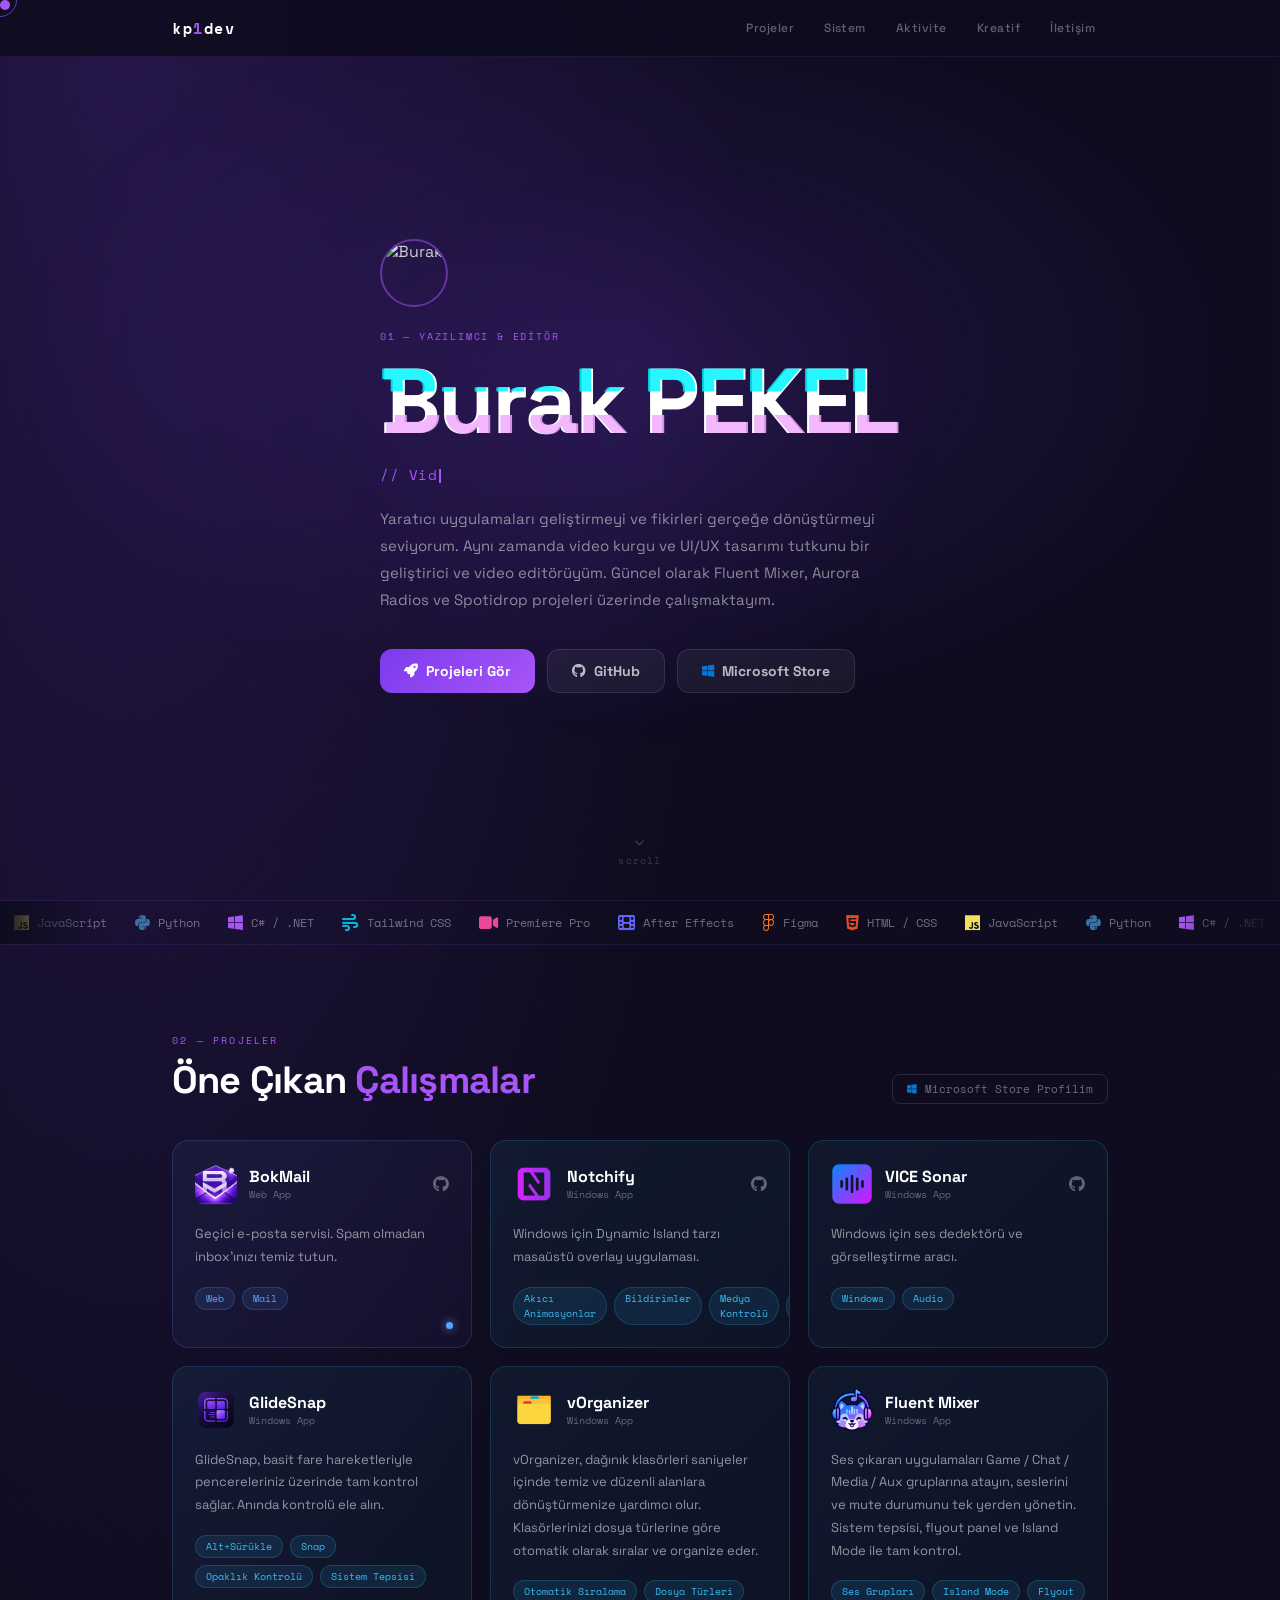
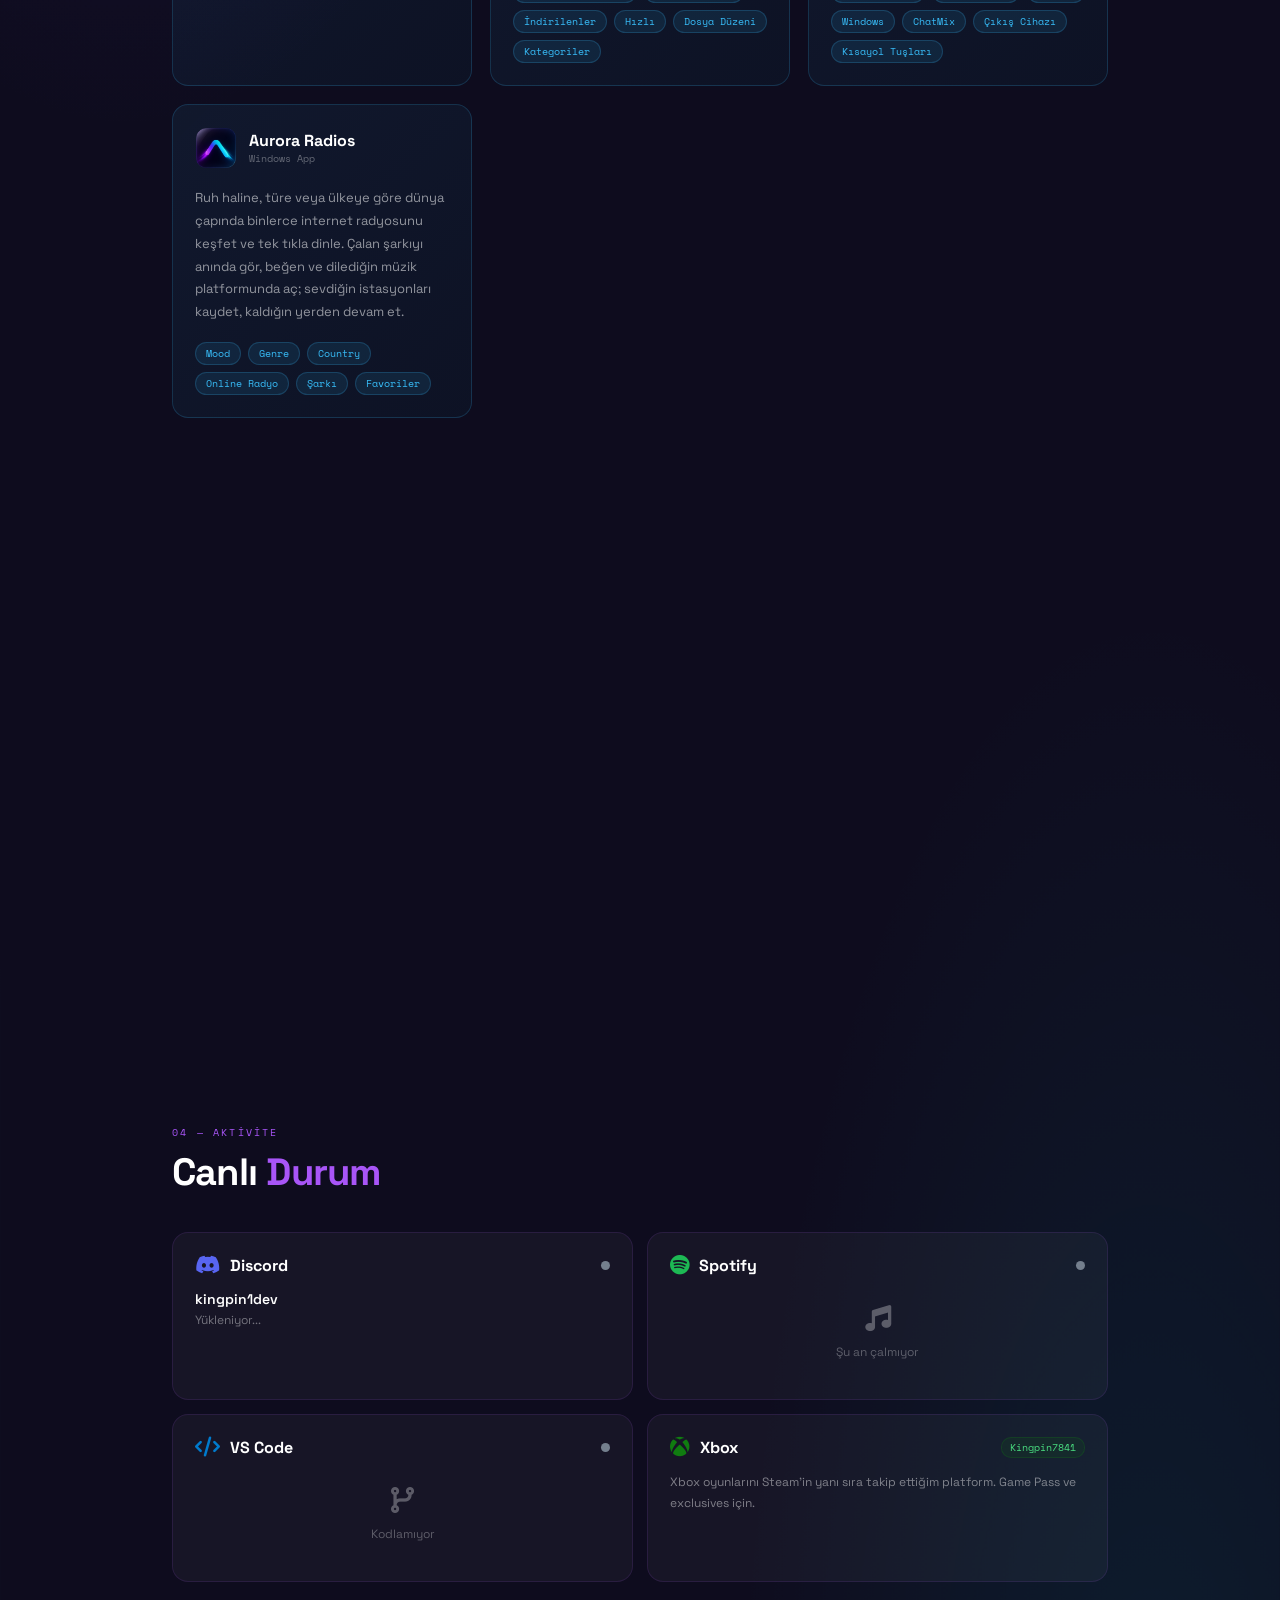
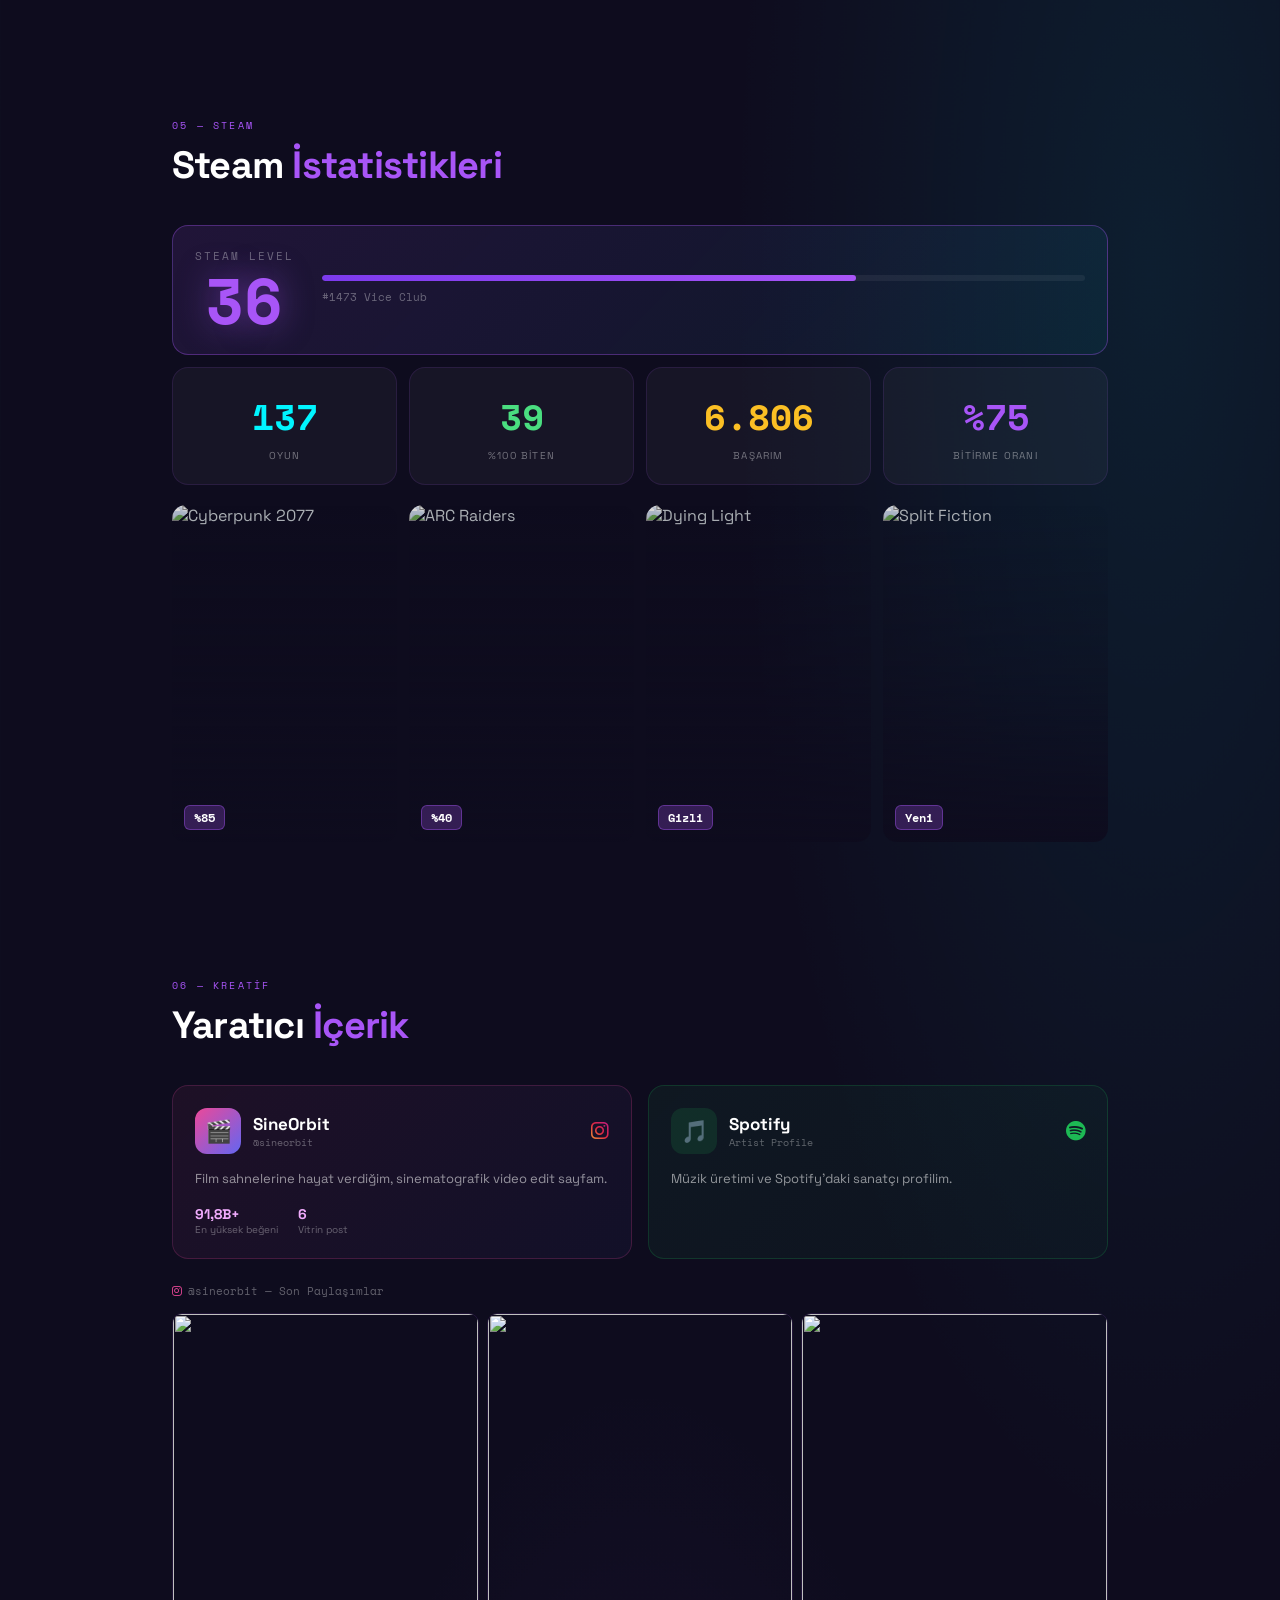
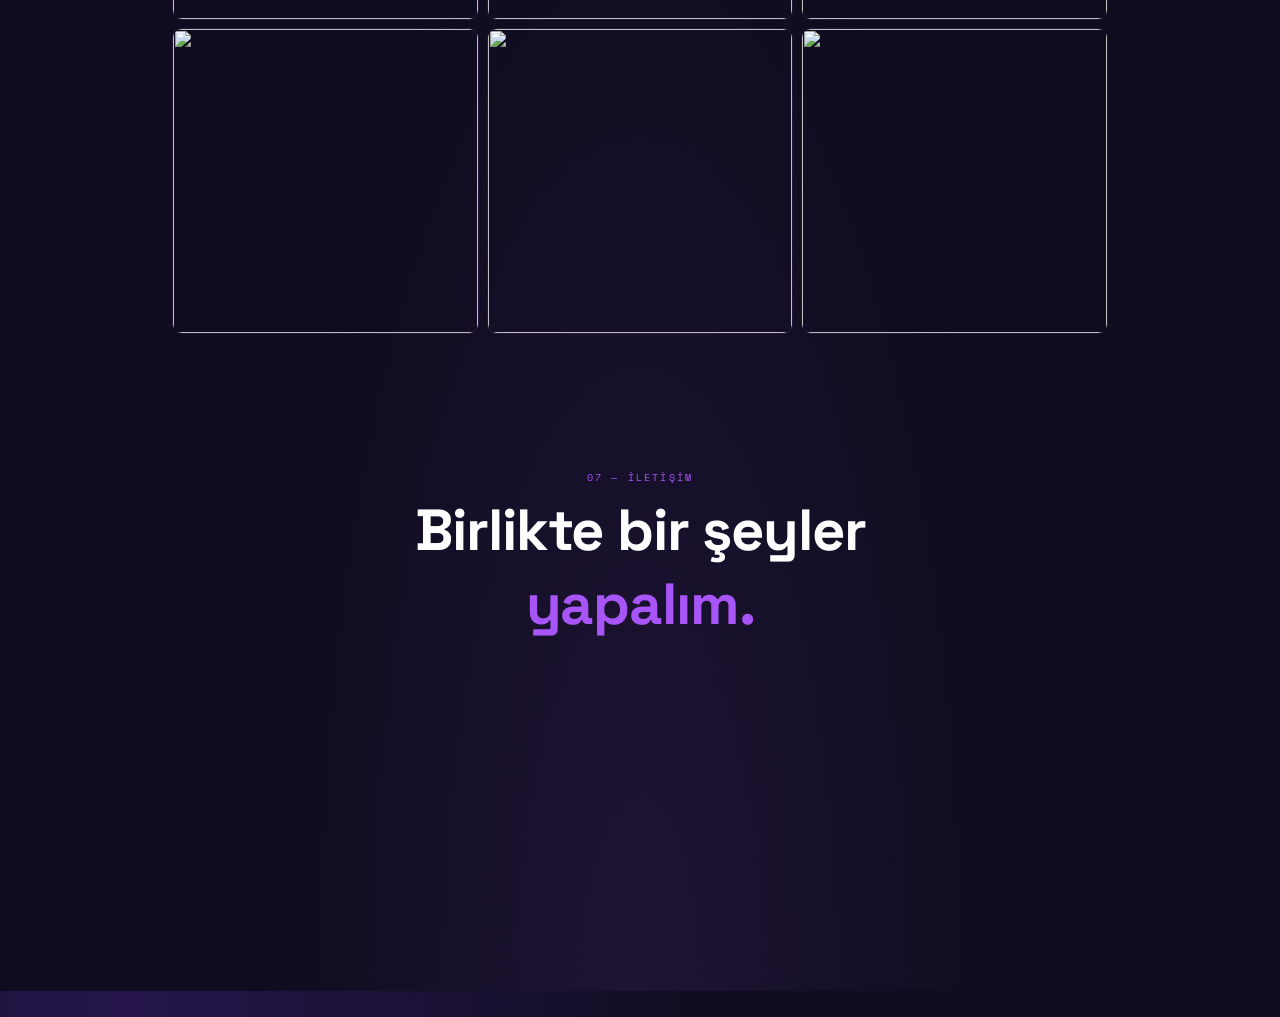
==== commit 127e4865: "feat: BokMail logosu kullanıldı, bio güncellendi ve cursor düzeltmesi yapıldı - BokMail kartındaki e" ====
--- a/index.html
+++ b/index.html
@@ -81,7 +81,7 @@
 .tilt-card{transition:transform .06s;transform-style:preserve-3d}
 
 /* GAME CARDS */
-.game-card{position:relative;border-radius:14px;overflow:hidden;cursor:pointer;aspect-ratio:2/3}
+.game-card{position:relative;border-radius:14px;overflow:hidden;cursor:none;aspect-ratio:2/3}
 .game-card img{width:100%;height:100%;object-fit:cover;transition:transform .5s,filter .4s;filter:saturate(.7) brightness(.85)}
 .game-card:hover img{transform:scale(1.07);filter:saturate(1.1) brightness(1)}
 .game-ov{position:absolute;inset:0;background:linear-gradient(to top,rgba(14,12,30,.95) 0%,rgba(14,12,30,.3) 50%,transparent 100%);display:flex;align-items:flex-end;padding:12px}
@@ -162,7 +162,7 @@
     <p style="font-family:'Space Mono',monospace;font-size:10px;color:var(--c);letter-spacing:.18em;text-transform:uppercase;margin-bottom:14px;animation:fU .5s .06s ease both">01 — Yazılımcı & Editör</p>
     <h1 class="glitch" data-text="Burak PEKEL" style="animation:fU .5s .1s ease both">Burak PEKEL</h1>
     <div class="hero-sub" style="animation:fU .5s .18s ease both">// <span id="typed"></span><span class="blink"></span></div>
-    <p class="hero-desc" style="animation:fU .5s .26s ease both">Yaratıcı uygulamaları geliştirmeyi ve fikirleri gerçeğe dönüştürmeyi seviyorum. Video kurgu ve UI/UX tasarımı tutkunu bir geliştirici. Güncel olarak Vensor, Genisys ve BokMail projeleri üzerinde çalışmaktayım.</p>
+    <p class="hero-desc" style="animation:fU .5s .26s ease both">Yaratıcı uygulamaları geliştirmeyi ve fikirleri gerçeğe dönüştürmeyi seviyorum. Aynı zamanda video kurgu ve UI/UX tasarımı tutkunu bir geliştirici ve video editörüyüm. Güncel olarak Fluent Mixer, Aurora Radios ve Spotidrop projeleri üzerinde çalışmaktayım.</p>
     <div class="hero-cta" style="animation:fU .5s .34s ease both">
       <a href="#projects" class="btn-p"><i class="fas fa-rocket"></i> Projeleri Gör</a>
       <a href="https://github.com/kingpin1dev" target="_blank" class="btn-g"><i class="fab fa-github"></i> GitHub</a>
@@ -212,10 +212,10 @@
     </div>
     <div class="proj-grid" style="display:grid;grid-template-columns:repeat(3,1fr);gap:18px">
 
-      <div class="bento tilt-card rv d2" style="background:linear-gradient(135deg,rgba(88,166,255,.07),rgba(124,58,237,.05));border-color:rgba(88,166,255,.18);cursor:pointer" onclick="window.open('https://bokmails.com','_blank')">
+      <div class="bento tilt-card rv d2" style="background:linear-gradient(135deg,rgba(88,166,255,.07),rgba(124,58,237,.05));border-color:rgba(88,166,255,.18);cursor:none" onclick="window.open('https://bokmails.com','_blank')">
         <div class="shine"></div>
         <div style="display:flex;align-items:center;gap:12px;margin-bottom:18px">
-          <div style="width:42px;height:42px;background:rgba(88,166,255,.14);border-radius:10px;display:flex;align-items:center;justify-content:center;font-size:20px">📧</div>
+          <img src="img/BokMail.png" alt="BokMail" style="width:42px;height:42px;border-radius:10px;object-fit:cover;flex-shrink:0">
           <div>
             <div style="font-weight:700;font-size:16px;color:#fff">BokMail</div>
             <div style="font-size:10px;color:rgba(255,255,255,.35);font-family:'Space Mono',monospace">Web App</div>
@@ -230,7 +230,7 @@
         <div style="position:absolute;bottom:18px;right:18px;width:7px;height:7px;background:#58a6ff;border-radius:50%;box-shadow:0 0 10px #58a6ff;animation:pulse 2s infinite"></div>
       </div>
 
-      <div class="bento tilt-card rv d3" style="background:linear-gradient(135deg,rgba(56,189,248,.07),rgba(6,182,212,.05));border-color:rgba(56,189,248,.18);cursor:pointer" onclick="window.open('https://apps.microsoft.com/detail/9P0JFN5L96VH?hl=tr-tr&gl=TR&ocid=pdpshare','_blank')">
+      <div class="bento tilt-card rv d3" style="background:linear-gradient(135deg,rgba(56,189,248,.07),rgba(6,182,212,.05));border-color:rgba(56,189,248,.18);cursor:none" onclick="window.open('https://apps.microsoft.com/detail/9P0JFN5L96VH?hl=tr-tr&gl=TR&ocid=pdpshare','_blank')">
         <div class="shine"></div>
         <div style="display:flex;align-items:center;gap:12px;margin-bottom:18px">
           <img src="img/notchify.png" alt="Notchify" style="width:42px;height:42px;border-radius:10px;object-fit:cover;flex-shrink:0">
@@ -252,7 +252,7 @@
         </div>
       </div>
 
-      <div class="bento tilt-card rv d4" style="background:linear-gradient(135deg,rgba(56,189,248,.07),rgba(6,182,212,.04));border-color:rgba(56,189,248,.18);cursor:pointer" onclick="window.open('https://apps.microsoft.com/detail/9p40tmplqb43?hl=tr-TR&gl=TR','_blank')">
+      <div class="bento tilt-card rv d4" style="background:linear-gradient(135deg,rgba(56,189,248,.07),rgba(6,182,212,.04));border-color:rgba(56,189,248,.18);cursor:none" onclick="window.open('https://apps.microsoft.com/detail/9p40tmplqb43?hl=tr-TR&gl=TR','_blank')">
         <div class="shine"></div>
         <div style="display:flex;align-items:center;gap:12px;margin-bottom:18px">
           <img src="img/vice-sonar.png" alt="VICE Sonar" style="width:42px;height:42px;border-radius:10px;object-fit:cover;flex-shrink:0">
@@ -270,7 +270,7 @@
       </div>
 
       <!-- GlideSnap Kartı -->
-      <div class="bento tilt-card rv d2" style="background:linear-gradient(135deg,rgba(56,189,248,.07),rgba(6,182,212,.04));border-color:rgba(56,189,248,.18);cursor:pointer" onclick="window.open('https://apps.microsoft.com/detail/9PND7TH314ZD?hl=tr-tr&gl=TR','_blank')">
+      <div class="bento tilt-card rv d2" style="background:linear-gradient(135deg,rgba(56,189,248,.07),rgba(6,182,212,.04));border-color:rgba(56,189,248,.18);cursor:none" onclick="window.open('https://apps.microsoft.com/detail/9PND7TH314ZD?hl=tr-tr&gl=TR','_blank')">
         <div class="shine"></div>
         <div style="display:flex;align-items:center;gap:12px;margin-bottom:18px">
           <img src="img/GlideSnap.png" alt="GlideSnap" style="width:42px;height:42px;border-radius:10px;object-fit:cover;flex-shrink:0">
@@ -289,7 +289,7 @@
       </div>
 
       <!-- vOrganizer Kartı -->
-      <div class="bento tilt-card rv d3" style="background:linear-gradient(135deg,rgba(56,189,248,.07),rgba(6,182,212,.04));border-color:rgba(56,189,248,.18);cursor:pointer" onclick="window.open('https://apps.microsoft.com/detail/9PKDPQDF6ZJL?hl=tr-tr&gl=TR','_blank')">
+      <div class="bento tilt-card rv d3" style="background:linear-gradient(135deg,rgba(56,189,248,.07),rgba(6,182,212,.04));border-color:rgba(56,189,248,.18);cursor:none" onclick="window.open('https://apps.microsoft.com/detail/9PKDPQDF6ZJL?hl=tr-tr&gl=TR','_blank')">
         <div class="shine"></div>
         <div style="display:flex;align-items:center;gap:12px;margin-bottom:18px">
           <img src="img/Vorganizer.png" alt="vOrganizer" style="width:42px;height:42px;border-radius:10px;object-fit:cover;flex-shrink:0">
@@ -310,7 +310,7 @@
       </div>
 
       <!-- Fluent Mixer Kartı -->
-      <div class="bento tilt-card rv d4" style="background:linear-gradient(135deg,rgba(56,189,248,.07),rgba(6,182,212,.04));border-color:rgba(56,189,248,.18);cursor:pointer" onclick="window.open('https://apps.microsoft.com/detail/9NN5W7D23VLJ?hl=neutral&gl=TR&ocid=pdpshare','_blank')">
+      <div class="bento tilt-card rv d4" style="background:linear-gradient(135deg,rgba(56,189,248,.07),rgba(6,182,212,.04));border-color:rgba(56,189,248,.18);cursor:none" onclick="window.open('https://apps.microsoft.com/detail/9NN5W7D23VLJ?hl=neutral&gl=TR&ocid=pdpshare','_blank')">
         <div class="shine"></div>
         <div style="display:flex;align-items:center;gap:12px;margin-bottom:18px">
           <img src="img/FluentMixer.png" alt="Fluent Mixer" style="width:42px;height:42px;border-radius:10px;object-fit:cover;flex-shrink:0">
@@ -332,7 +332,7 @@
       </div>
 
       <!-- Aurora Radios Kartı -->
-      <div class="bento tilt-card rv d2" style="background:linear-gradient(135deg,rgba(56,189,248,.07),rgba(6,182,212,.04));border-color:rgba(56,189,248,.18);cursor:pointer" onclick="window.open('https://apps.microsoft.com/detail/9nxld94rqv1z?hl','_blank')">
+      <div class="bento tilt-card rv d2" style="background:linear-gradient(135deg,rgba(56,189,248,.07),rgba(6,182,212,.04));border-color:rgba(56,189,248,.18);cursor:none" onclick="window.open('https://apps.microsoft.com/detail/9nxld94rqv1z?hl','_blank')">
         <div class="shine"></div>
         <div style="display:flex;align-items:center;gap:12px;margin-bottom:18px">
           <img src="img/Aurora.png" alt="Aurora Radios" style="width:42px;height:42px;border-radius:10px;object-fit:cover;flex-shrink:0">
@@ -530,7 +530,7 @@
     <h2 class="sec-title rv d1">Yaratıcı <span style="color:var(--c)">İçerik</span></h2>
     <div class="cr-grid" style="display:grid;grid-template-columns:repeat(2,1fr);gap:16px;margin-bottom:24px">
 
-      <div class="bento tilt-card rv d2" style="background:linear-gradient(135deg,rgba(236,72,153,.07),rgba(99,102,241,.05));border-color:rgba(236,72,153,.2);cursor:pointer" onclick="window.open('https://www.instagram.com/sineorbit/','_blank')">
+      <div class="bento tilt-card rv d2" style="background:linear-gradient(135deg,rgba(236,72,153,.07),rgba(99,102,241,.05));border-color:rgba(236,72,153,.2);cursor:none" onclick="window.open('https://www.instagram.com/sineorbit/','_blank')">
         <div class="shine"></div>
         <div style="display:flex;align-items:center;gap:12px;margin-bottom:14px">
           <div style="width:46px;height:46px;background:linear-gradient(135deg,#ec4899,#6366f1);border-radius:12px;display:flex;align-items:center;justify-content:center;font-size:22px">🎬</div>
@@ -547,7 +547,7 @@
         </div>
       </div>
 
-      <div class="bento tilt-card rv d3" style="background:linear-gradient(135deg,rgba(29,185,84,.07),rgba(29,185,84,.04));border-color:rgba(29,185,84,.2);cursor:pointer" onclick="window.open('https://open.spotify.com/intl-tr/artist/7tqKllQw5Qmb8W2rxxBykt?si=5235320fb4d34e84','_blank')">
+      <div class="bento tilt-card rv d3" style="background:linear-gradient(135deg,rgba(29,185,84,.07),rgba(29,185,84,.04));border-color:rgba(29,185,84,.2);cursor:none" onclick="window.open('https://open.spotify.com/intl-tr/artist/7tqKllQw5Qmb8W2rxxBykt?si=5235320fb4d34e84','_blank')">
         <div class="shine"></div>
         <div style="display:flex;align-items:center;gap:12px;margin-bottom:14px">
           <div style="width:46px;height:46px;background:rgba(29,185,84,.14);border-radius:12px;display:flex;align-items:center;justify-content:center;font-size:22px">🎵</div>
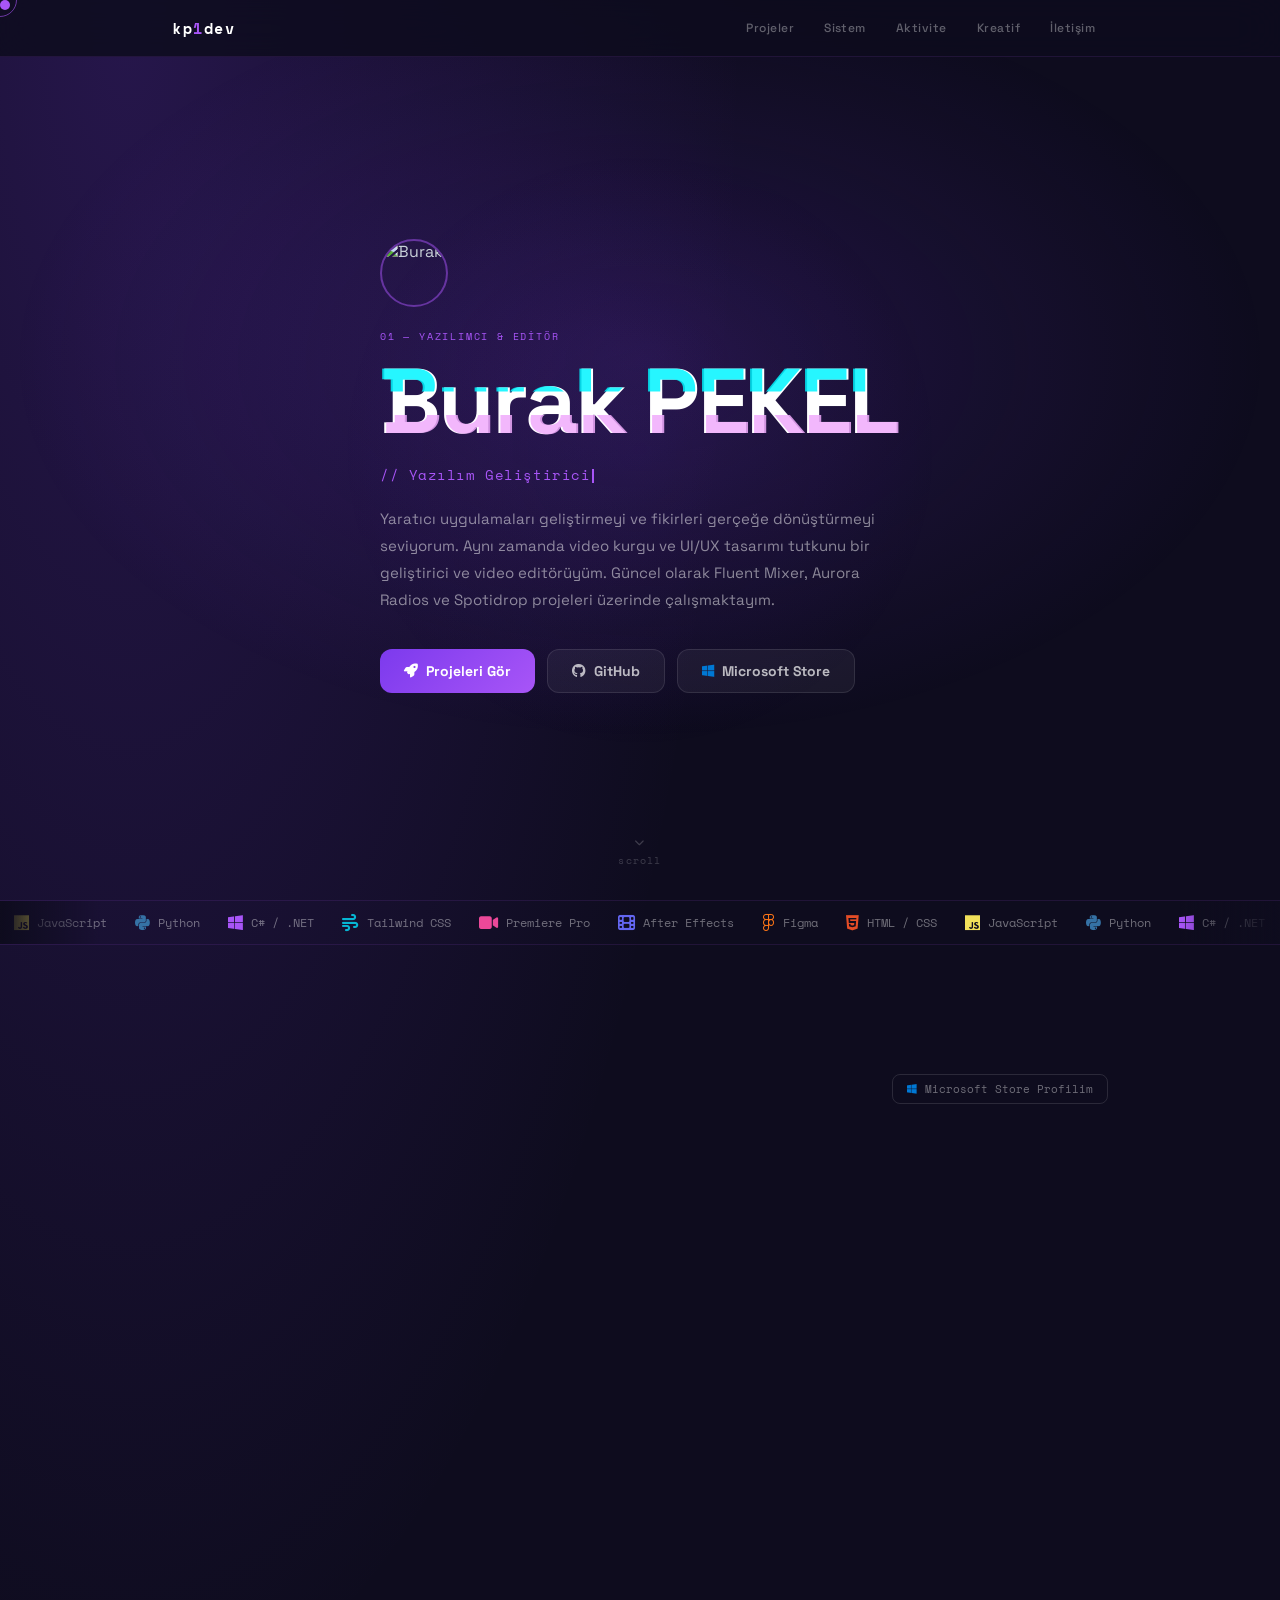
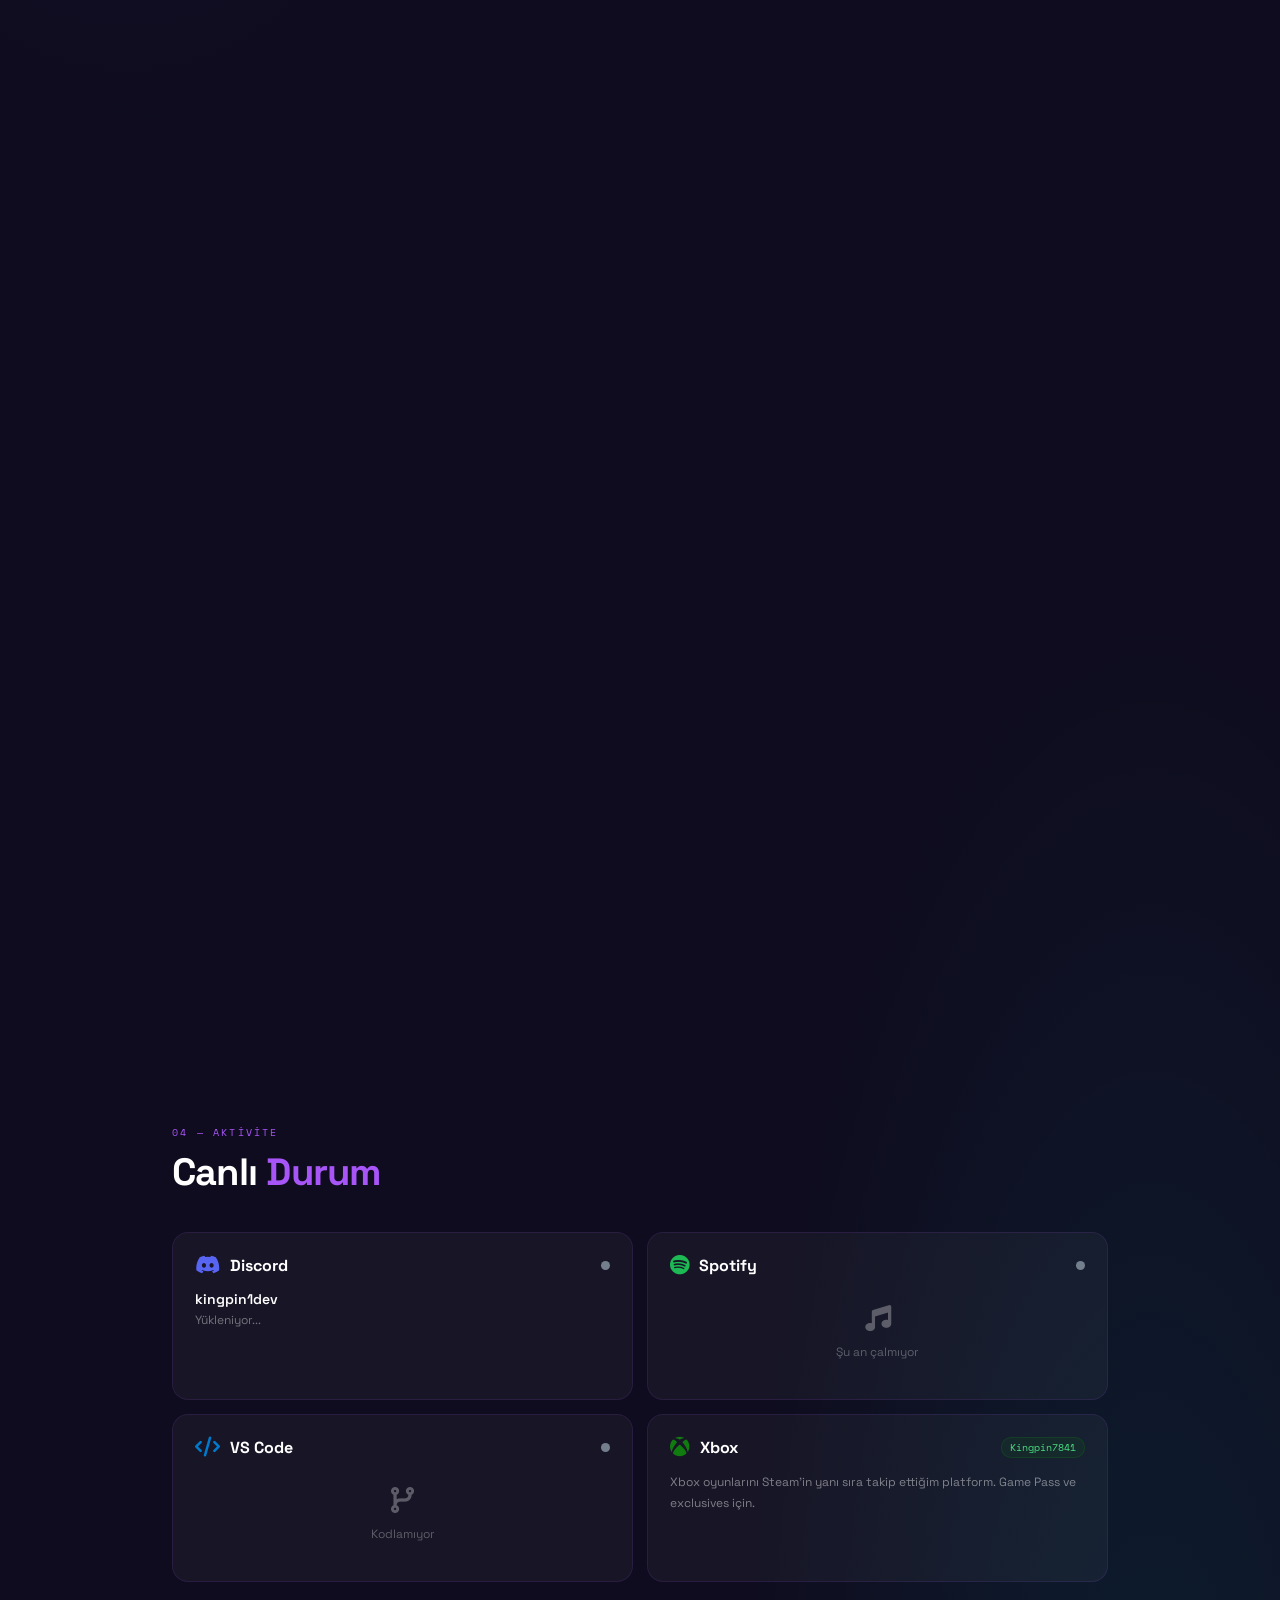
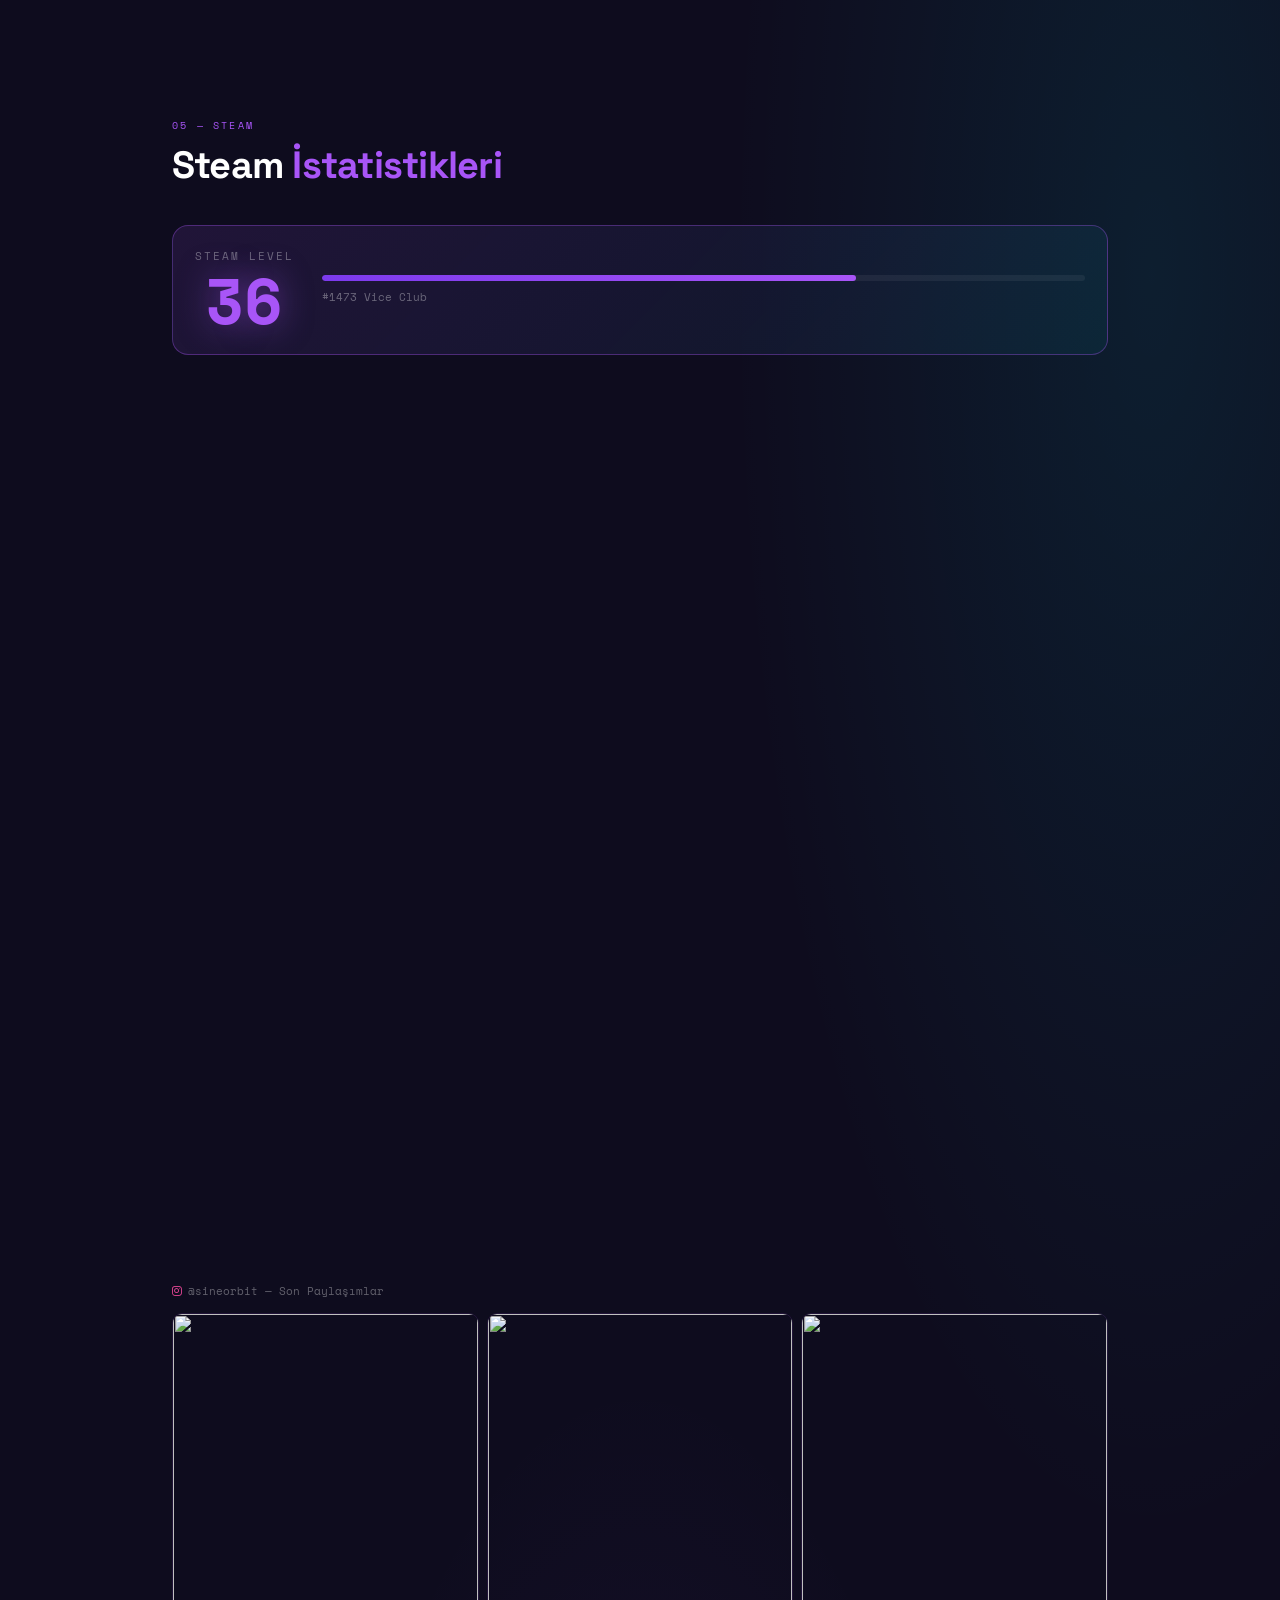
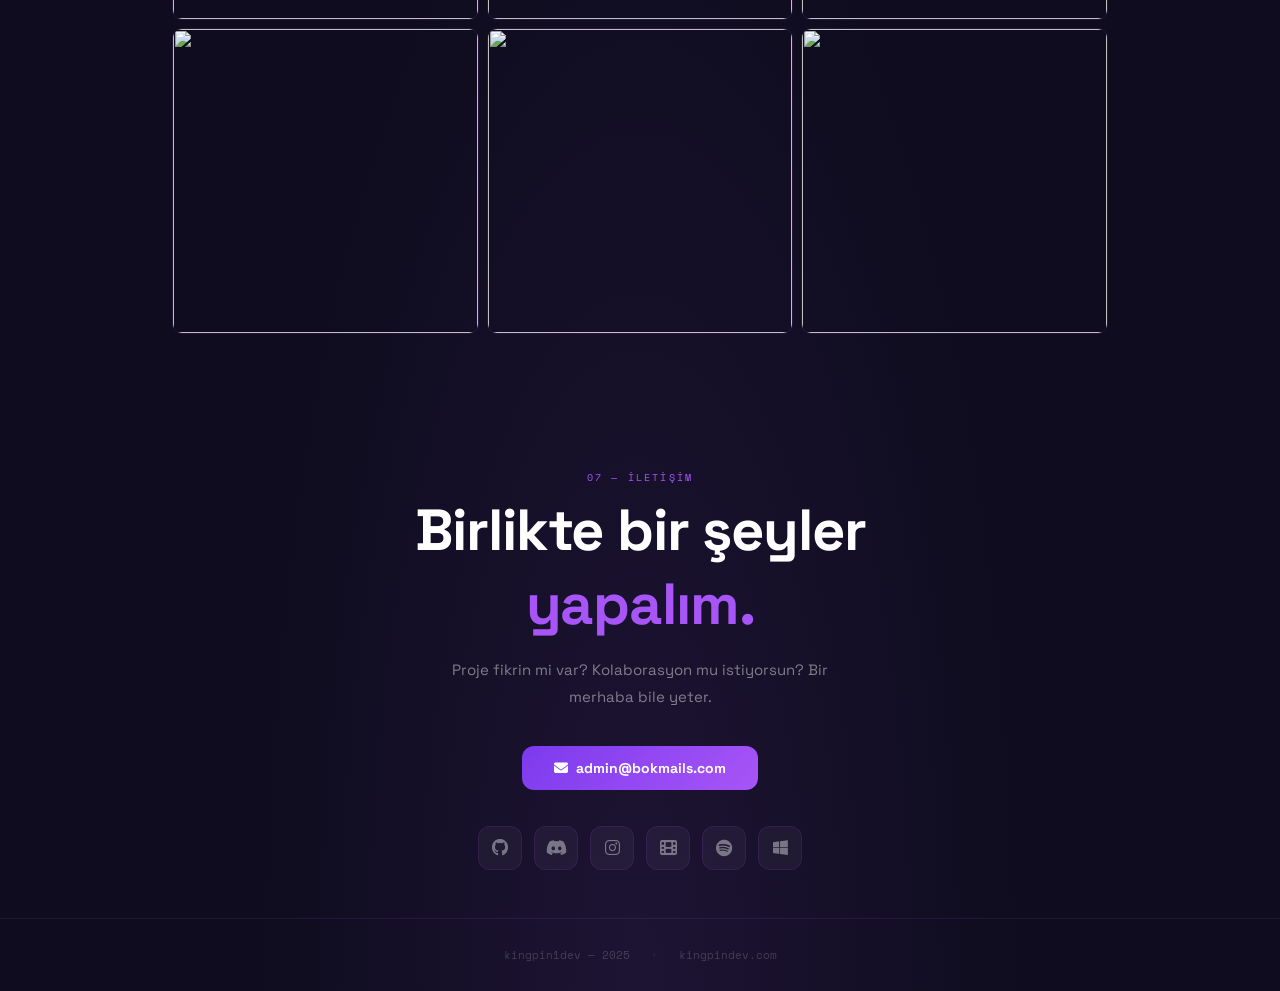
==== commit 36539020: "fix: tüm a/button/input elementlerinde native pointer cursor engellendi" ====
--- a/index.html
+++ b/index.html
@@ -12,6 +12,7 @@
 :root{--c:#a855f7;--c2:#00f5ff;--p:#7c3aed;--pk:#f0abfc;--bg:#0e0c1e;--bd:rgba(168,85,247,.12)}
 html{scroll-behavior:smooth}
 body{font-family:'Space Grotesk',sans-serif;background:var(--bg);color:#c9d1d9;overflow-x:hidden;cursor:none;background-image:radial-gradient(ellipse 80% 50% at 10% 0%,rgba(124,58,237,.22),transparent 60%),radial-gradient(ellipse 60% 40% at 90% 60%,rgba(0,245,255,.08),transparent 55%),radial-gradient(ellipse 50% 35% at 50% 100%,rgba(168,85,247,.1),transparent 60%)}
+a,button,input,select,textarea,label[for],summary,[onclick]{cursor:none!important}
 
 /* CURSOR */
 #cur{position:fixed;width:10px;height:10px;border-radius:50%;background:var(--c);pointer-events:none;z-index:9999;transition:opacity .2s;will-change:transform}
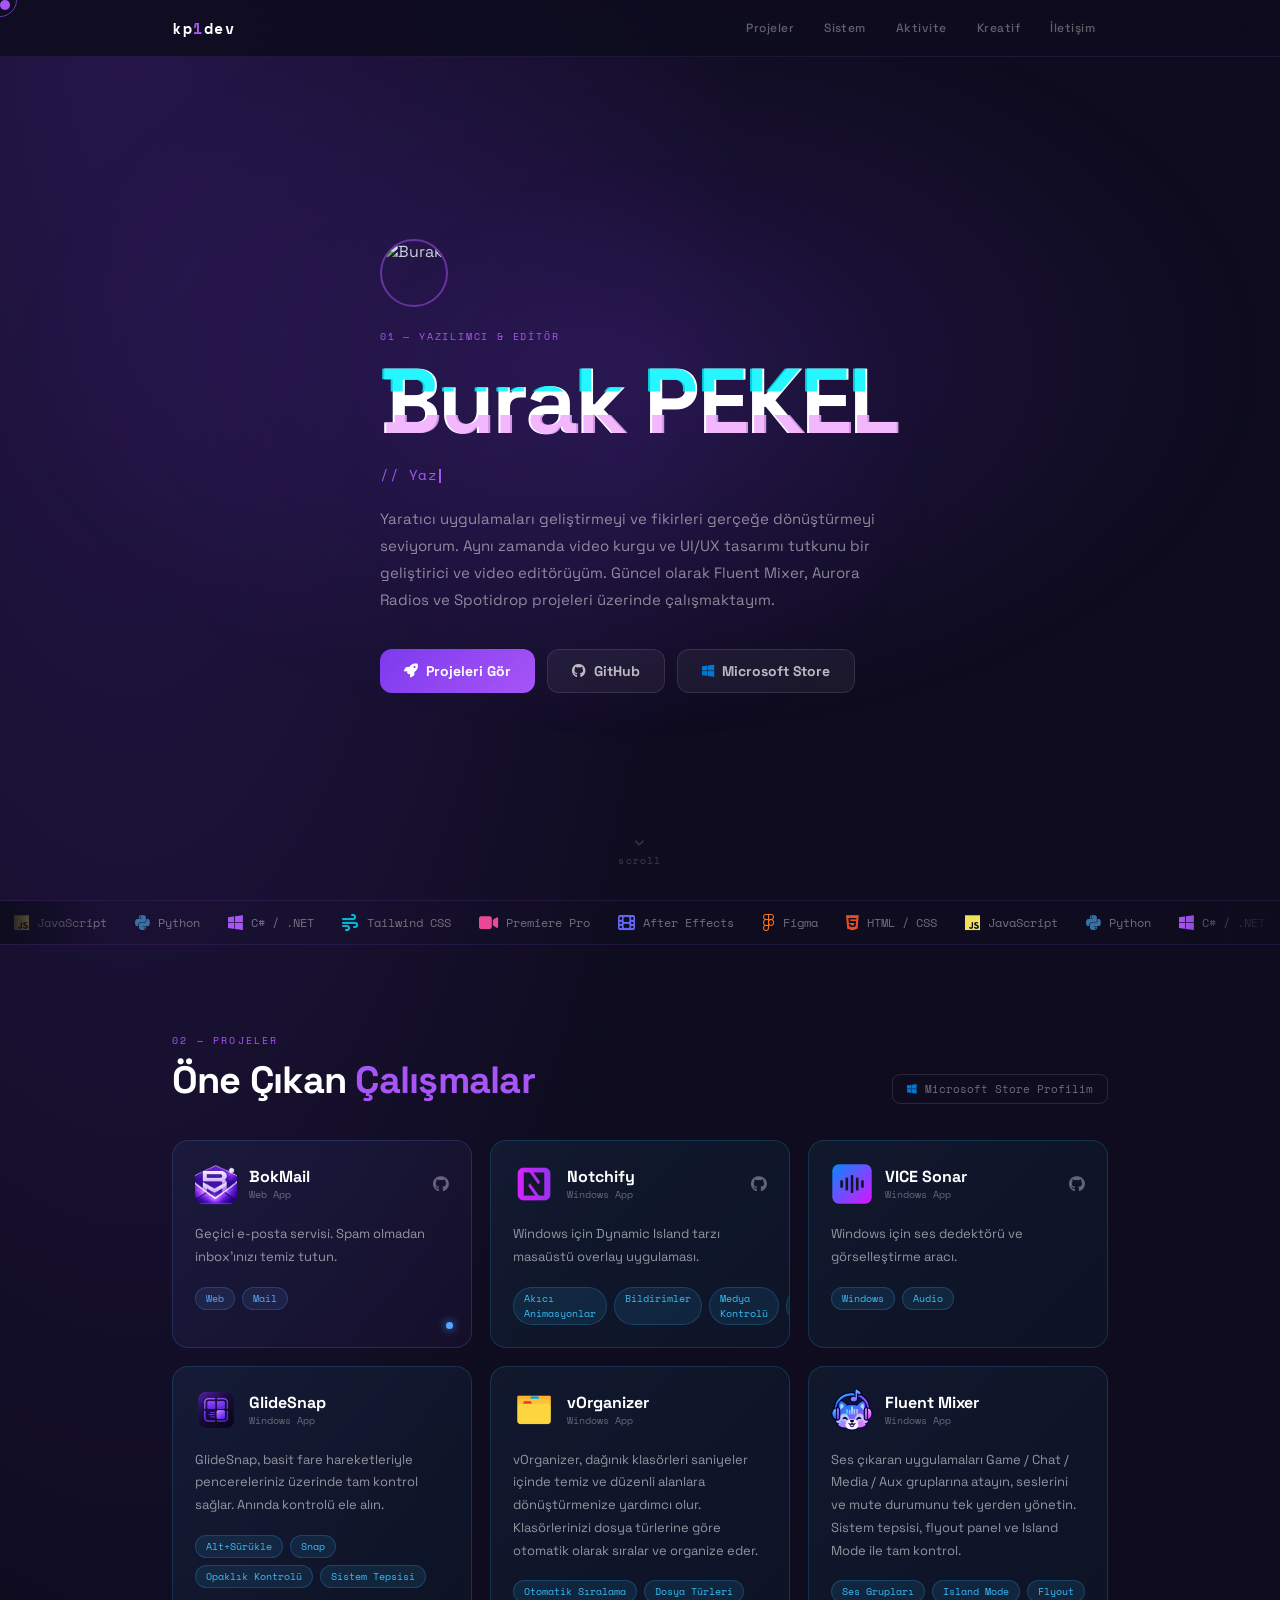
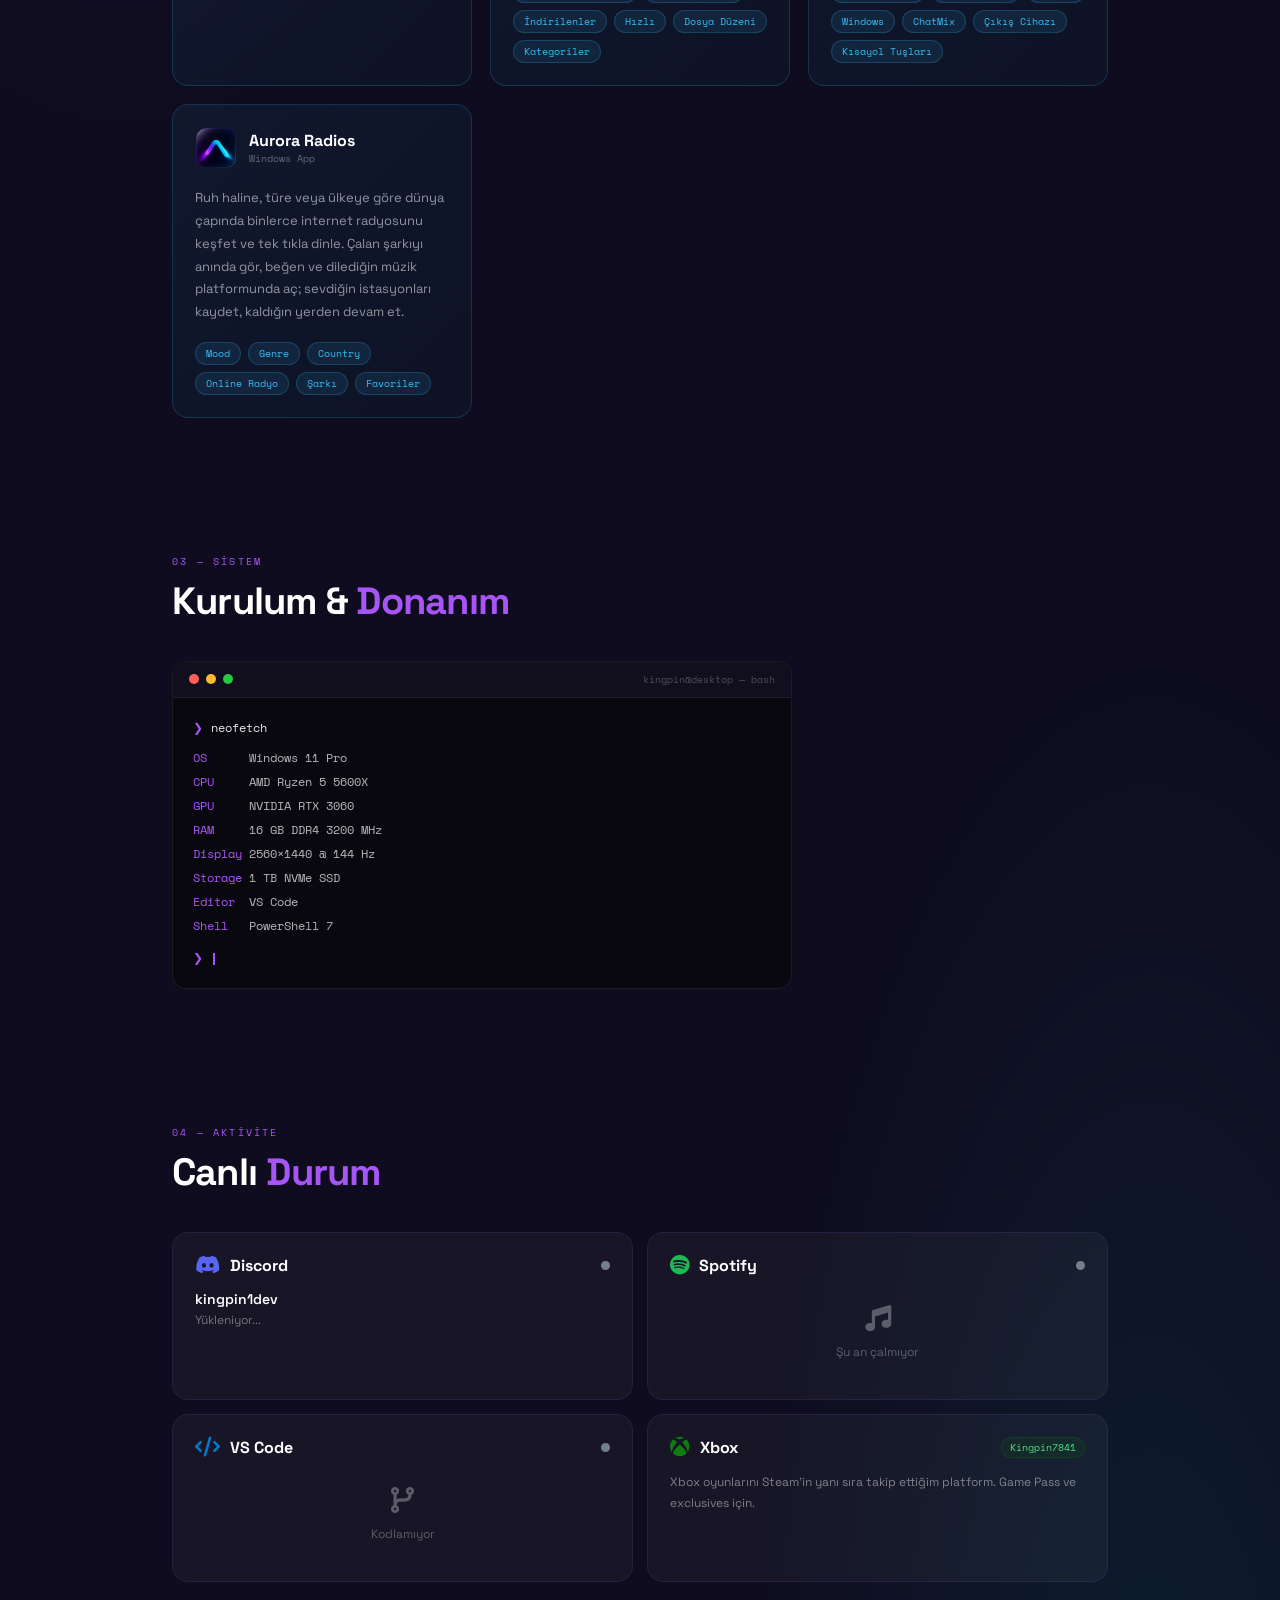
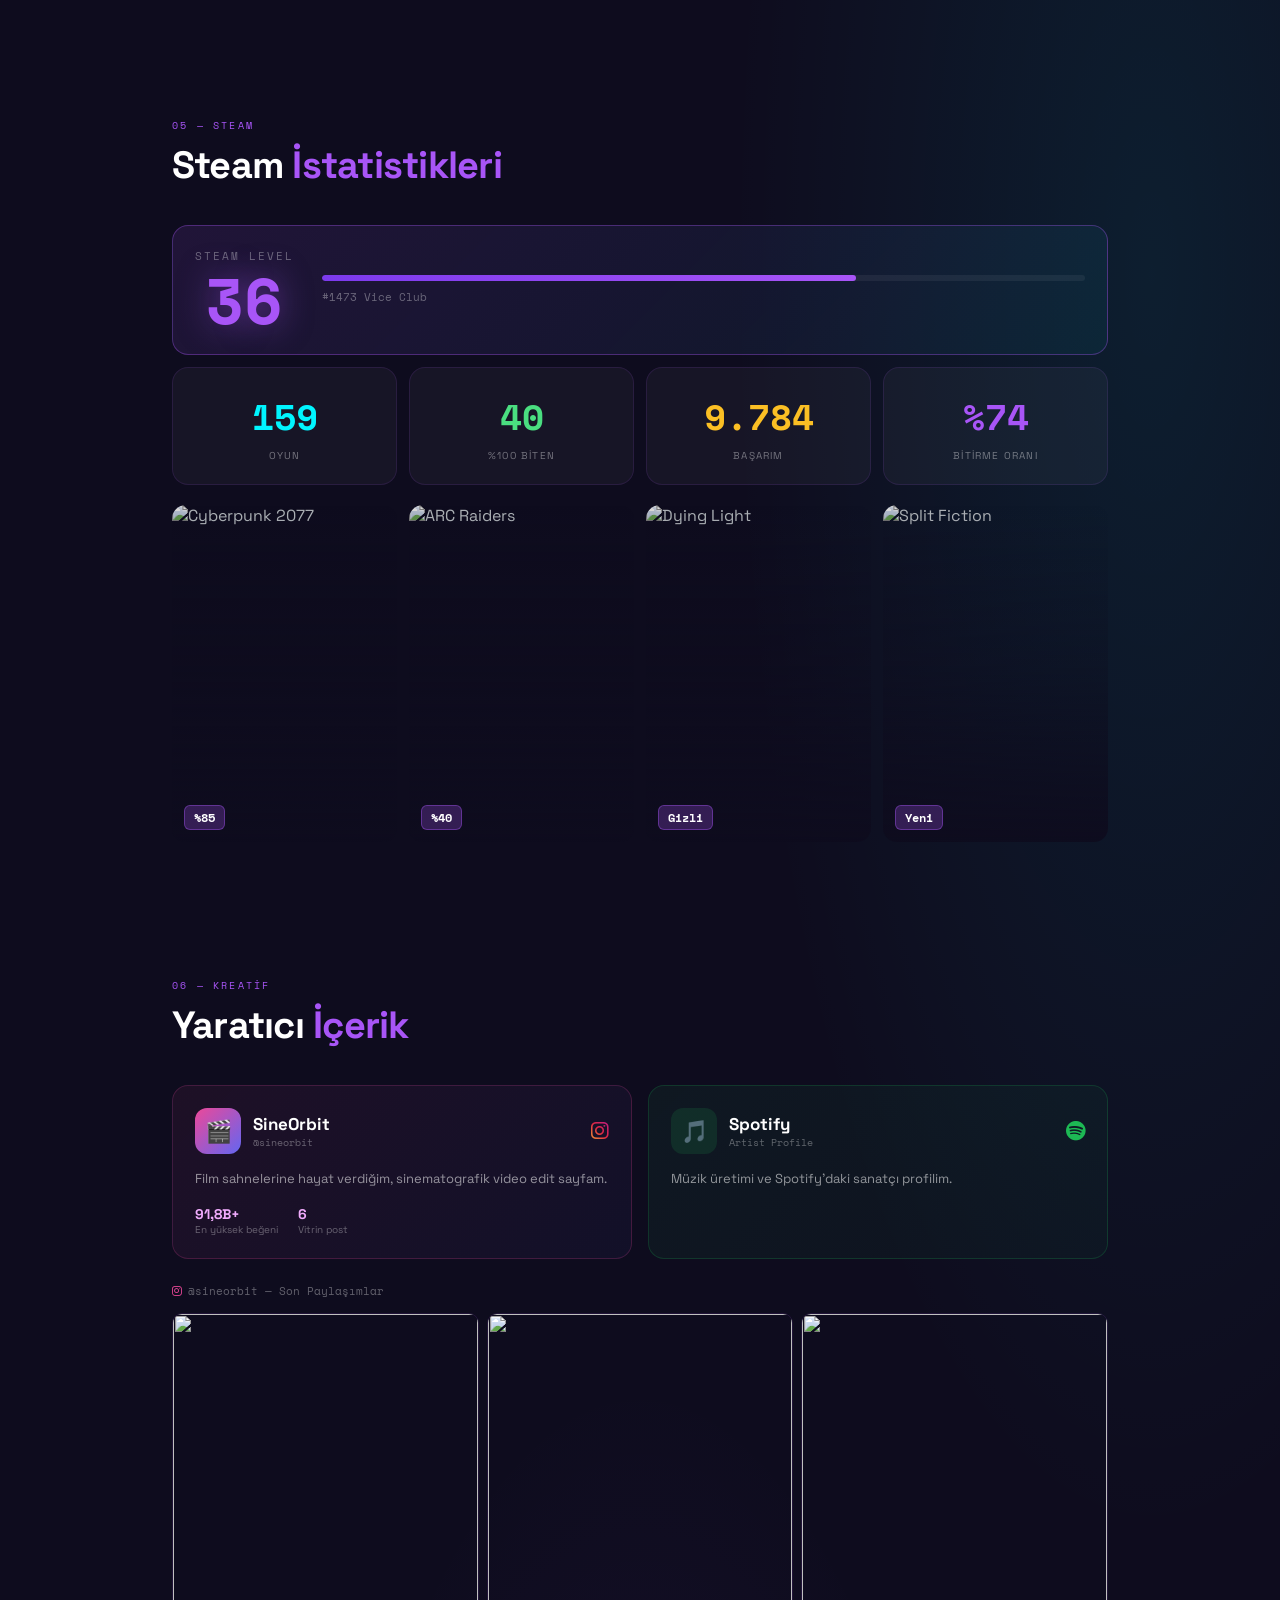
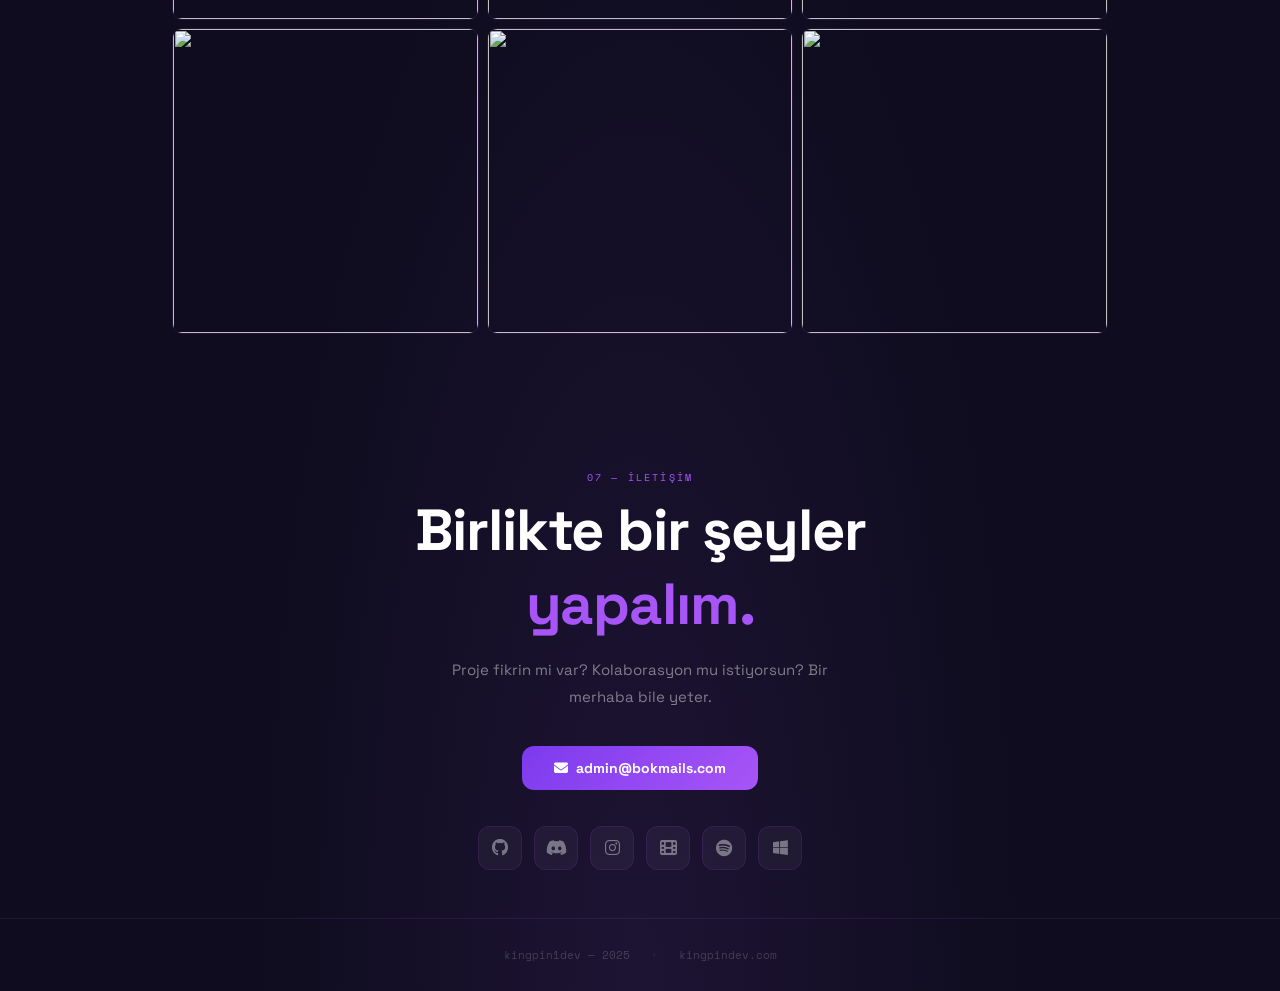
==== commit 9586a741: "feat: Steam istatistikleri güncellendi (oyun, başarım, perfect game sayıları)" ====
--- a/index.html
+++ b/index.html
@@ -485,19 +485,19 @@
     <!-- 4 stats -->
     <div class="steam-grid rv d3" style="display:grid;grid-template-columns:repeat(4,1fr);gap:12px;margin-bottom:20px">
       <div class="bento" style="text-align:center">
-        <div style="font-size:36px;font-weight:800;color:var(--c2);font-family:'Space Mono',monospace" data-count="137">0</div>
+        <div style="font-size:36px;font-weight:800;color:var(--c2);font-family:'Space Mono',monospace" data-count="159">0</div>
         <div style="font-size:10px;color:rgba(255,255,255,.4);margin-top:6px;text-transform:uppercase;letter-spacing:.12em">Oyun</div>
       </div>
       <div class="bento" style="text-align:center">
-        <div style="font-size:36px;font-weight:800;color:#4ade80;font-family:'Space Mono',monospace" data-count="39">0</div>
+        <div style="font-size:36px;font-weight:800;color:#4ade80;font-family:'Space Mono',monospace" data-count="40">0</div>
         <div style="font-size:10px;color:rgba(255,255,255,.4);margin-top:6px;text-transform:uppercase;letter-spacing:.12em">%100 Biten</div>
       </div>
       <div class="bento" style="text-align:center">
-        <div style="font-size:36px;font-weight:800;color:#fbbf24;font-family:'Space Mono',monospace" data-count="6806">0</div>
+        <div style="font-size:36px;font-weight:800;color:#fbbf24;font-family:'Space Mono',monospace" data-count="9784">0</div>
         <div style="font-size:10px;color:rgba(255,255,255,.4);margin-top:6px;text-transform:uppercase;letter-spacing:.12em">Başarım</div>
       </div>
       <div class="bento" style="text-align:center">
-        <div style="font-size:36px;font-weight:800;color:#a855f7;font-family:'Space Mono',monospace">%75</div>
+        <div style="font-size:36px;font-weight:800;color:#a855f7;font-family:'Space Mono',monospace">%74</div>
         <div style="font-size:10px;color:rgba(255,255,255,.4);margin-top:6px;text-transform:uppercase;letter-spacing:.12em">Bitirme Oranı</div>
       </div>
     </div>
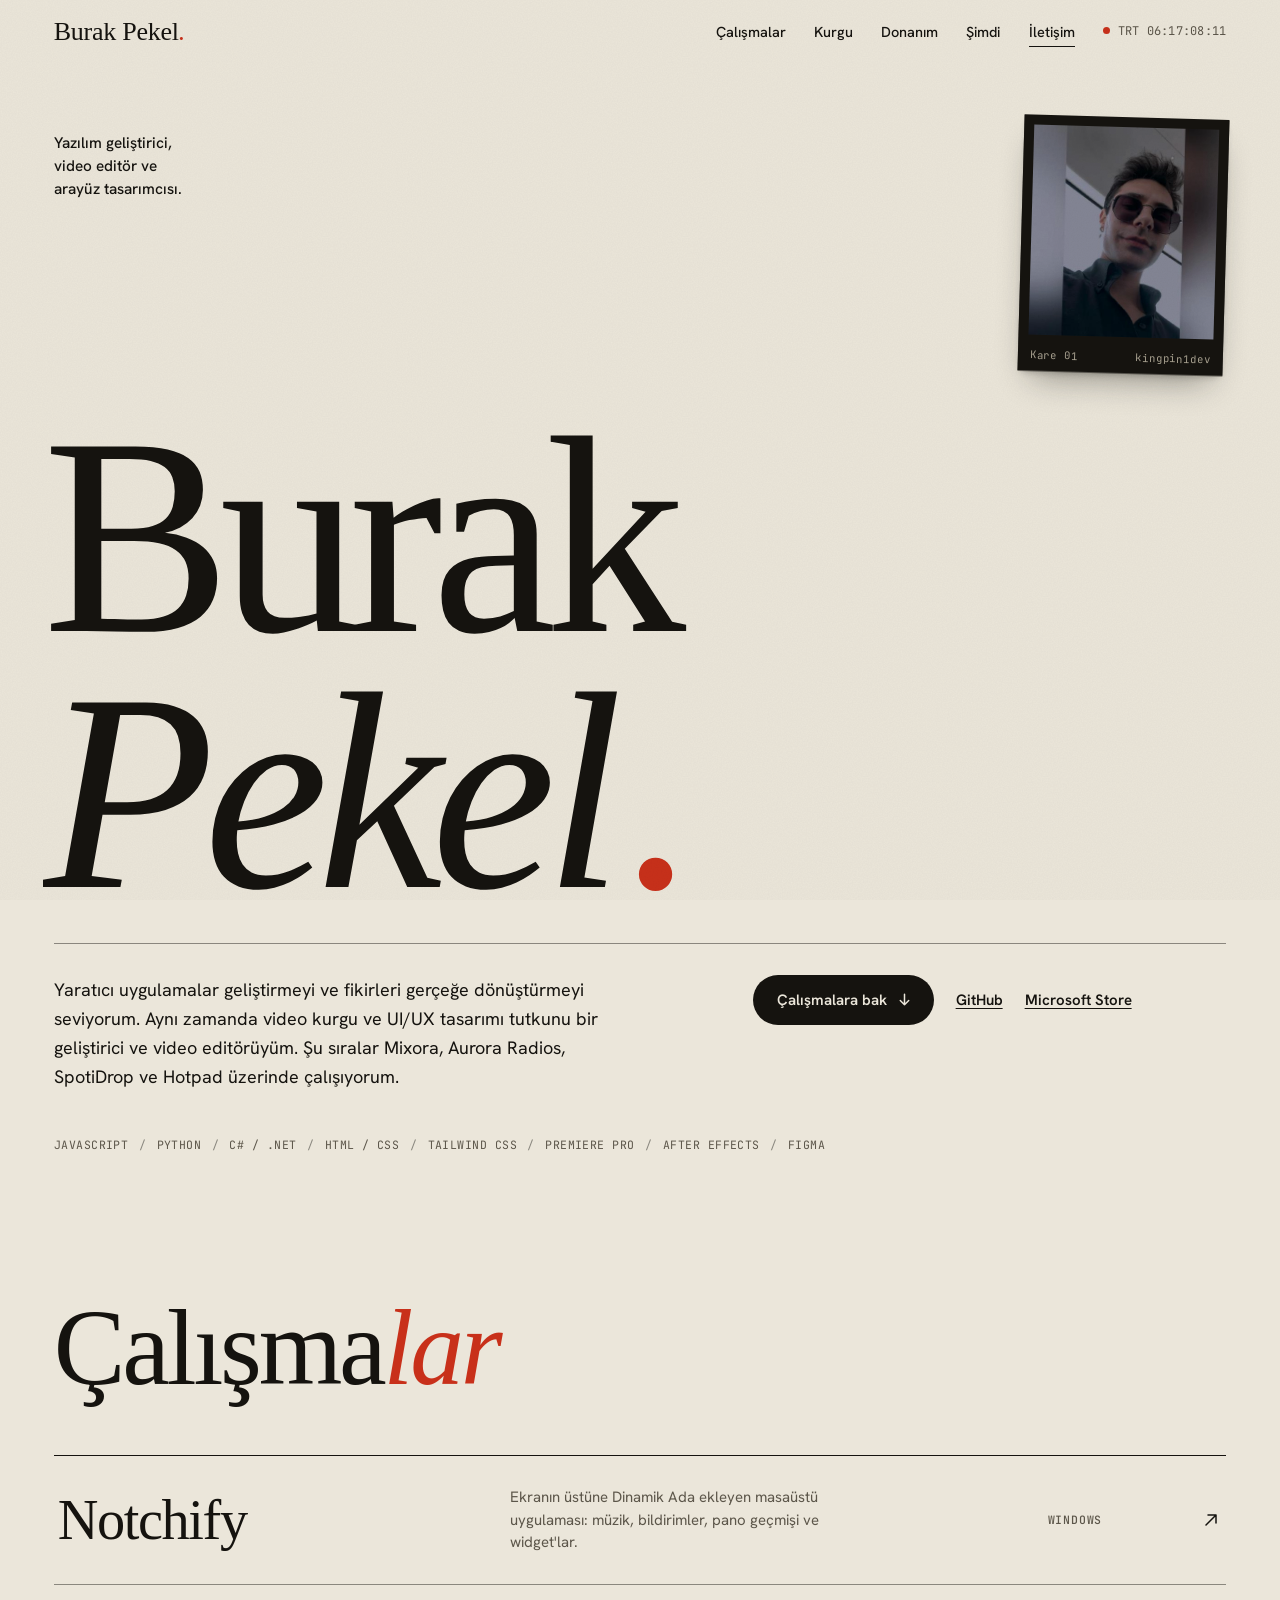
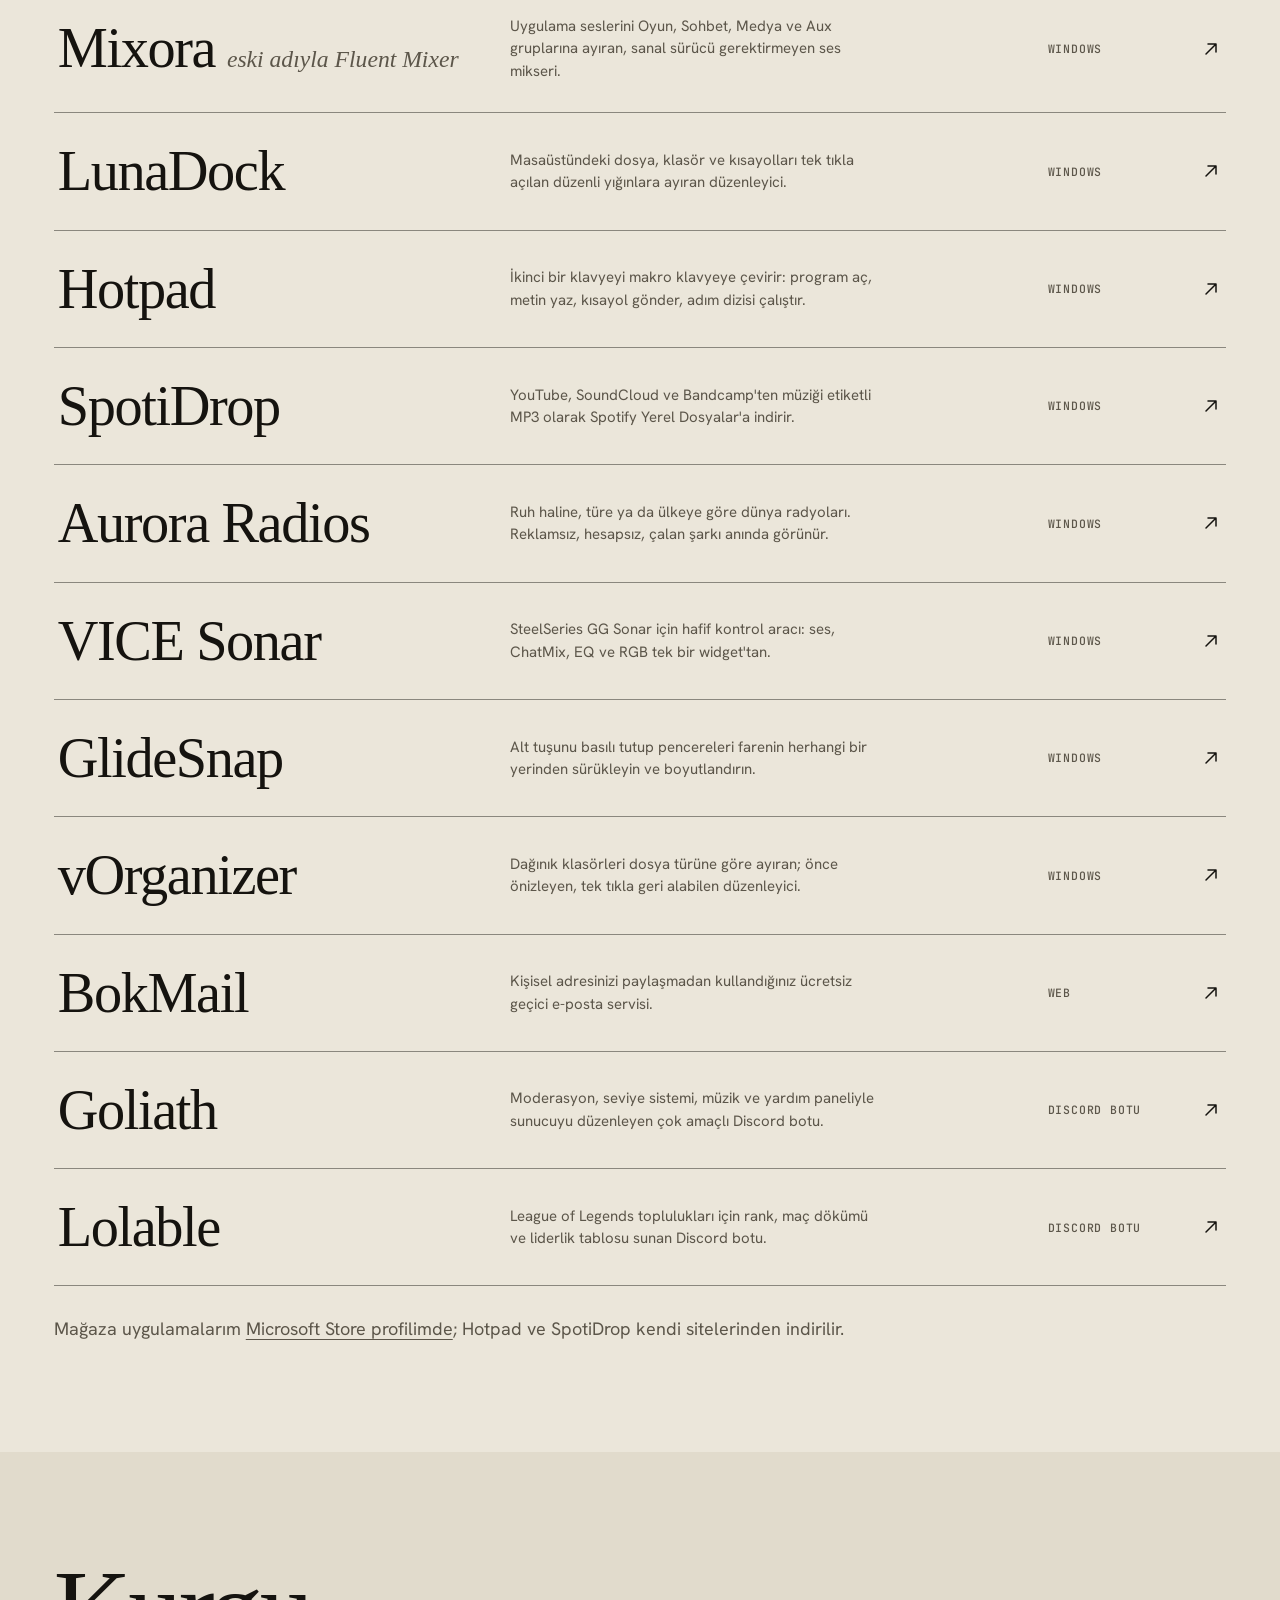
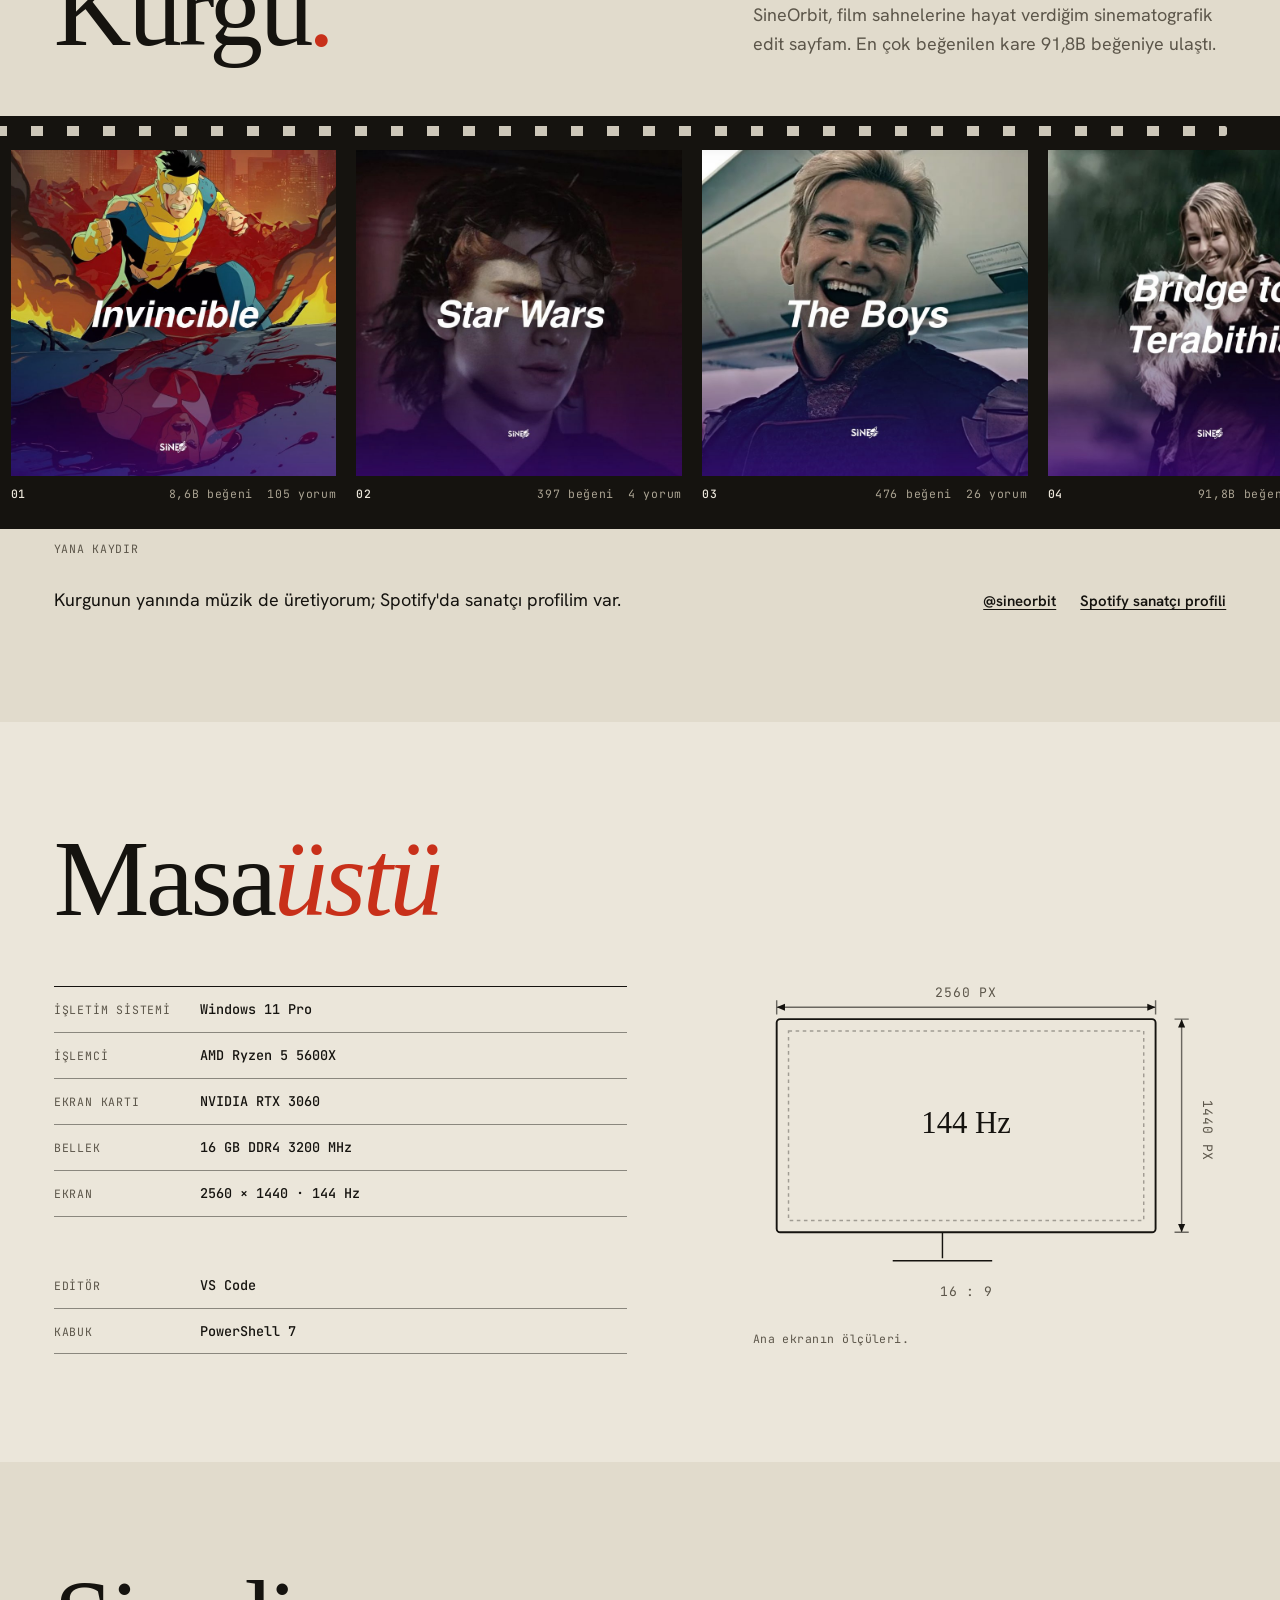
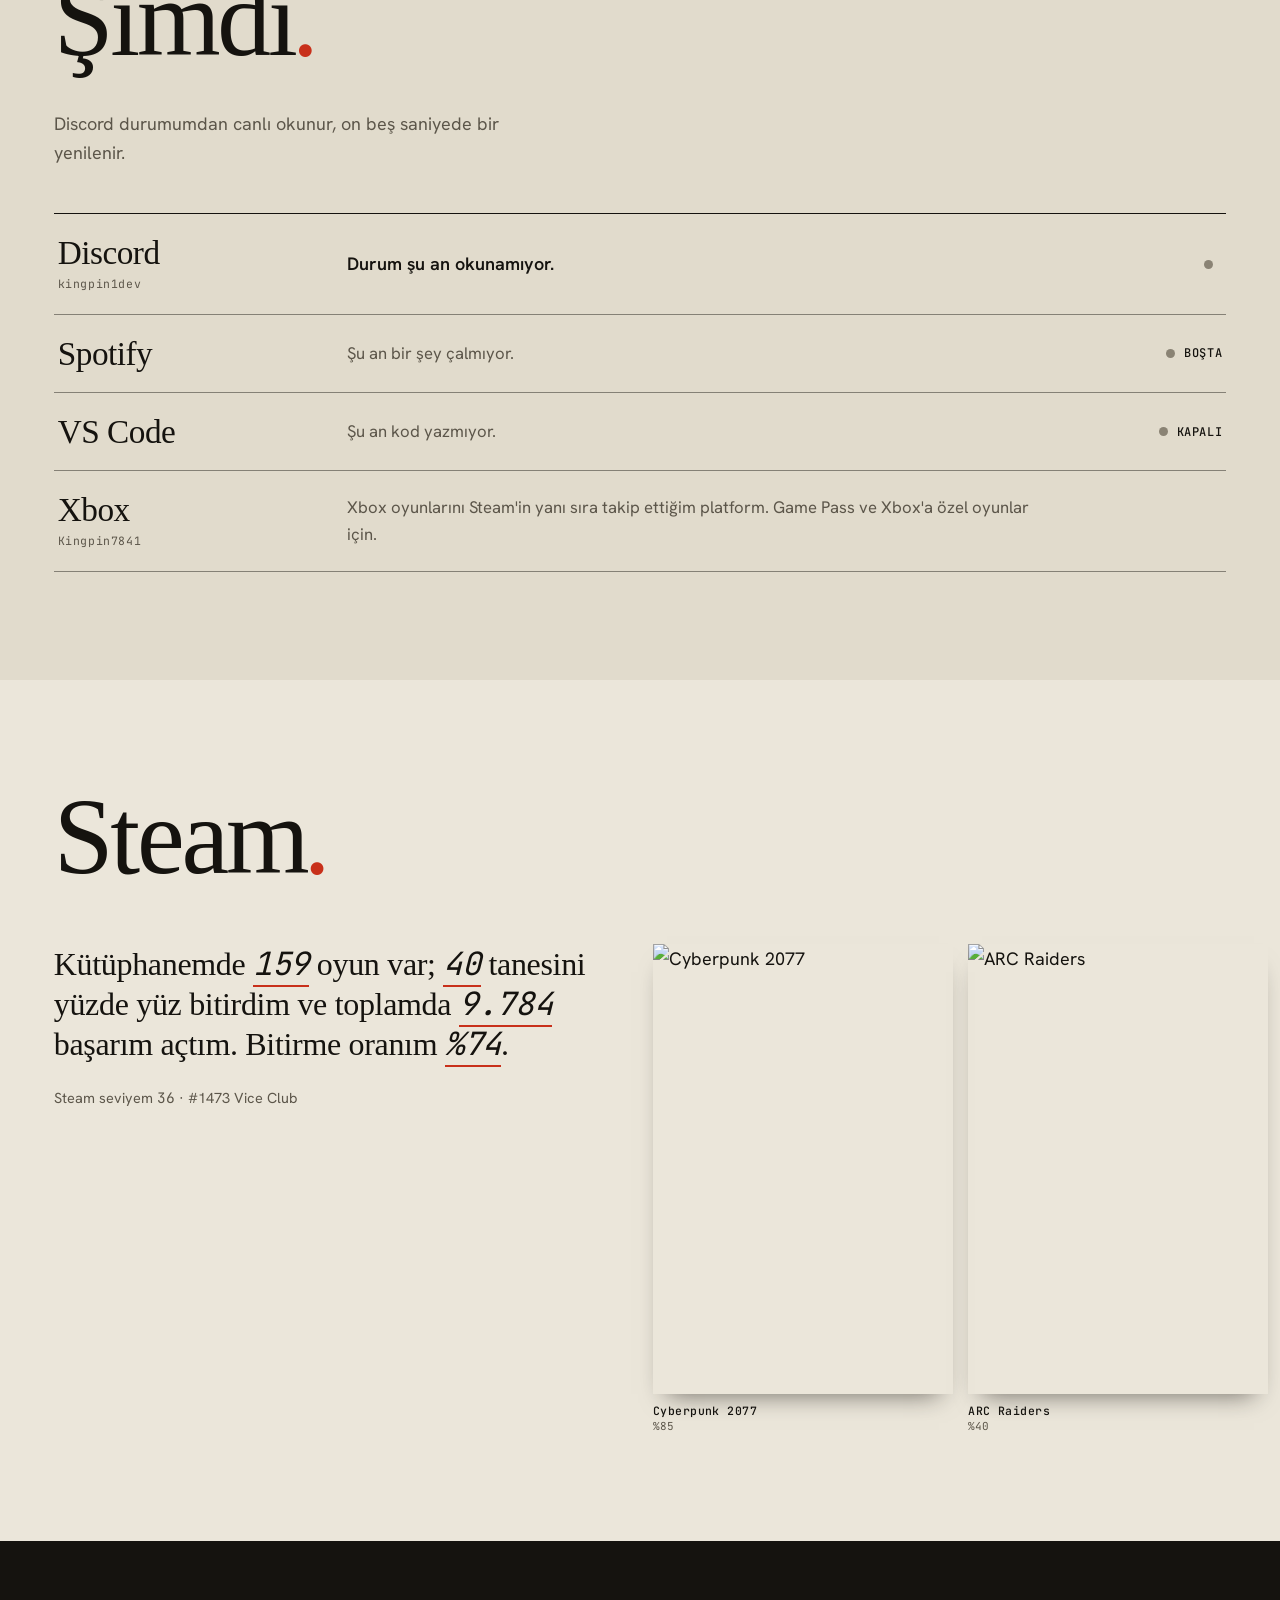
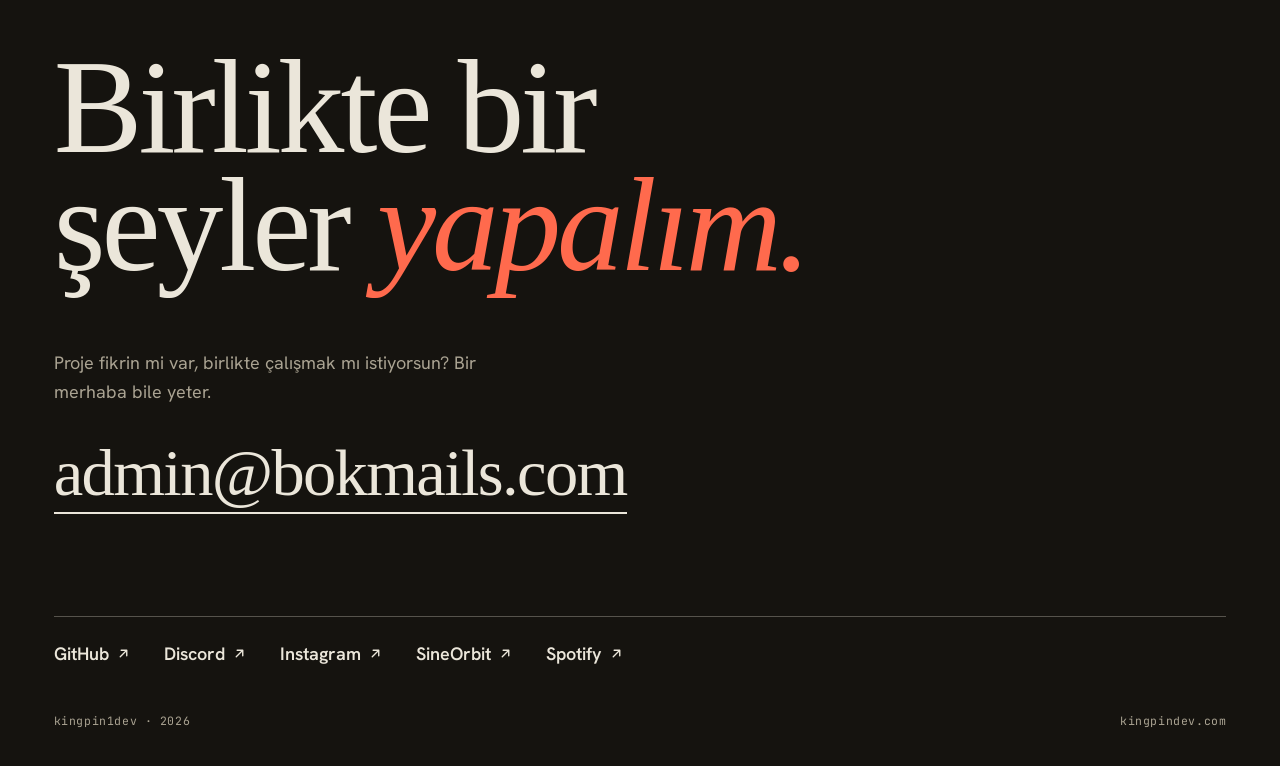
==== commit 85a89735: "kingpindev.net: yeni tasarim (jenerik / film kredisi dili), self-host fontlar, bagimliliklar azaldi " ====
--- a/index.html
+++ b/index.html
@@ -2,770 +2,174 @@
 <html lang="tr">
 <head>
 <meta charset="UTF-8">
-<meta name="viewport" content="width=device-width,initial-scale=1.0">
-<title>Burak PEKEL — kingpindev.net</title>
+<meta name="viewport" content="width=device-width,initial-scale=1">
+<title>Burak PEKEL — yazılım, kurgu, arayüz</title>
+<meta name="description" content="Burak PEKEL: Windows uygulamaları geliştiren yazılımcı, video editörü ve UI/UX tasarımcısı. Notchify, Mixora, Hotpad, SpotiDrop ve diğer çalışmalar.">
+<meta name="theme-color" content="#ebe6da">
+<link rel="canonical" href="https://kingpindev.net/">
+<meta property="og:type" content="website">
+<meta property="og:title" content="Burak PEKEL">
+<meta property="og:description" content="Yazılımcı, video editörü ve UI/UX tasarımcısı. Windows uygulamaları, Discord botları ve sinematik editler.">
+<meta property="og:url" content="https://kingpindev.net/">
+<meta property="og:image" content="https://kingpindev.net/img/og-image.jpg">
 <link rel="icon" type="image/png" href="img/websitesfavicon.png">
-<link href="https://fonts.googleapis.com/css2?family=Space+Grotesk:wght@300;400;500;600;700;800&family=Space+Mono:wght@400;700&display=swap" rel="stylesheet">
-<link rel="stylesheet" href="https://cdnjs.cloudflare.com/ajax/libs/font-awesome/6.4.0/css/all.min.css">
-<style>
-*,*::before,*::after{margin:0;padding:0;box-sizing:border-box}
-:root{--c:#a855f7;--c2:#00f5ff;--p:#7c3aed;--pk:#f0abfc;--bg:#0e0c1e;--bd:rgba(168,85,247,.12)}
-html{scroll-behavior:smooth}
-body{font-family:'Space Grotesk',sans-serif;background:var(--bg);color:#c9d1d9;overflow-x:hidden;cursor:none;background-image:radial-gradient(ellipse 80% 50% at 10% 0%,rgba(124,58,237,.22),transparent 60%),radial-gradient(ellipse 60% 40% at 90% 60%,rgba(0,245,255,.08),transparent 55%),radial-gradient(ellipse 50% 35% at 50% 100%,rgba(168,85,247,.1),transparent 60%)}
-a,button,input,select,textarea,label[for],summary,[onclick]{cursor:none!important}
-
-/* CURSOR */
-#cur{position:fixed;width:10px;height:10px;border-radius:50%;background:var(--c);pointer-events:none;z-index:9999;transition:opacity .2s;will-change:transform}
-#cur2{position:fixed;width:34px;height:34px;border-radius:50%;border:1.5px solid rgba(168,85,247,.6);pointer-events:none;z-index:9998;will-change:transform;transition:border-color .2s,width .2s,height .2s}
-
-/* SPOTLIGHT */
-#spot{position:fixed;inset:0;z-index:0;pointer-events:none;background:radial-gradient(600px circle at var(--mx,50vw) var(--my,50vh),rgba(124,58,237,.08),transparent 50%)}
-
-/* NAV */
-nav{position:fixed;top:0;left:0;right:0;z-index:100;padding:14px 0;background:rgba(14,12,30,.85);backdrop-filter:blur(24px);border-bottom:1px solid var(--bd)}
-.ni{max-width:1000px;margin:0 auto;padding:0 32px;display:flex;align-items:center;justify-content:space-between}
-.logo{font-family:'Space Mono',monospace;font-size:15px;font-weight:700;color:#fff;letter-spacing:.1em}
-.logo span{color:var(--c)}
-.nl{display:flex;gap:4px}
-.nl a{color:rgba(255,255,255,.35);text-decoration:none;font-size:12px;font-weight:500;padding:6px 13px;border-radius:8px;transition:all .2s;letter-spacing:.04em}
-.nl a:hover,.nl a.active{color:#fff;background:rgba(168,85,247,.12)}
-
-/* WRAP */
-.w{max-width:1000px;margin:0 auto;padding:0 32px;position:relative;z-index:1}
-
-/* HERO */
-.hero{min-height:100vh;display:flex;flex-direction:column;justify-content:center;padding-top:80px;position:relative;overflow:hidden}
-.hero-bg{position:absolute;inset:0;background:radial-gradient(ellipse 70% 60% at 50% 40%,rgba(124,58,237,.18),transparent 70%);pointer-events:none}
-.glitch{font-size:clamp(48px,8vw,92px);font-weight:800;color:#fff;line-height:.95;letter-spacing:-.03em;position:relative;display:inline-block}
-.glitch::before,.glitch::after{content:attr(data-text);position:absolute;inset:0;opacity:.85}
-.glitch::before{color:var(--c2);clip-path:polygon(0 0,100% 0,100% 38%,0 38%);animation:gl1 3.5s infinite;transform:translateX(-2px)}
-.glitch::after{color:var(--pk);clip-path:polygon(0 65%,100% 65%,100% 100%,0 100%);animation:gl2 3.5s infinite;transform:translateX(2px)}
-@keyframes gl1{0%,88%,100%{transform:translateX(-2px)}89%{transform:translateX(5px) skewX(-3deg)}91%{transform:translateX(-4px)}93%{transform:translateX(3px)}}
-@keyframes gl2{0%,88%,100%{transform:translateX(2px)}89%{transform:translateX(-5px) skewX(3deg)}91%{transform:translateX(4px)}93%{transform:translateX(-3px)}}
-.hero-sub{font-family:'Space Mono',monospace;font-size:14px;color:var(--c);margin-top:18px;letter-spacing:.04em}
-.blink{display:inline-block;width:2px;height:1em;background:var(--c);margin-left:2px;animation:blink 1s step-end infinite;vertical-align:middle}
-@keyframes blink{0%,100%{opacity:1}50%{opacity:0}}
-.hero-desc{max-width:520px;color:rgba(255,255,255,.5);line-height:1.8;font-size:15px;margin-top:20px}
-.hero-cta{display:flex;gap:12px;margin-top:36px;flex-wrap:wrap}
-.btn-p{display:inline-flex;align-items:center;gap:8px;padding:12px 24px;border-radius:12px;font-size:14px;font-weight:700;text-decoration:none;background:linear-gradient(135deg,var(--p),#a855f7);color:#fff;transition:all .25s;border:none;cursor:none}
-.btn-p:hover{transform:translateY(-2px);box-shadow:0 8px 32px rgba(168,85,247,.4)}
-.btn-g{display:inline-flex;align-items:center;gap:8px;padding:12px 24px;border-radius:12px;font-size:14px;font-weight:700;text-decoration:none;background:rgba(255,255,255,.05);border:1px solid rgba(255,255,255,.1);color:rgba(255,255,255,.7);transition:all .25s}
-.btn-g:hover{border-color:rgba(255,255,255,.3);color:#fff;transform:translateY(-2px)}
-.hero-scroll{position:absolute;bottom:32px;left:50%;transform:translateX(-50%);display:flex;flex-direction:column;align-items:center;gap:6px;color:rgba(255,255,255,.2);font-size:10px;font-family:'Space Mono',monospace;letter-spacing:.12em;animation:bob 2s ease-in-out infinite}
-@keyframes bob{0%,100%{transform:translateX(-50%) translateY(0)}50%{transform:translateX(-50%) translateY(7px)}}
-
-/* SKILLS STRIP */
-.strip{overflow:hidden;position:relative;padding:13px 0}
-.strip::before,.strip::after{content:'';position:absolute;top:0;width:100px;height:100%;z-index:2;pointer-events:none}
-.strip::before{left:0;background:linear-gradient(to right,var(--bg),transparent)}
-.strip::after{right:0;background:linear-gradient(to left,var(--bg),transparent)}
-.strip-inner{display:flex;width:max-content;animation:stripL 28s linear infinite;will-change:transform}
-.strip:hover .strip-inner{animation-play-state:paused}
-.strip-t{display:flex;gap:28px;padding:0 14px;flex-shrink:0}
-@keyframes stripL{0%{transform:translateX(0)}100%{transform:translateX(-50%)}}
-.sk{display:flex;align-items:center;gap:8px;font-size:12px;font-family:'Space Mono',monospace;color:rgba(255,255,255,.4);white-space:nowrap;transition:color .2s}
-.sk:hover{color:rgba(255,255,255,.85)}
-.sk i{font-size:17px}
-
-/* CARD (bento) */
-.bento{background:rgba(255,255,255,.04);border:1px solid var(--bd);border-radius:16px;padding:22px;position:relative;overflow:hidden;transition:border-color .3s,transform .2s}
-.bento:hover{border-color:rgba(168,85,247,.3)}
-.shine{position:absolute;inset:0;pointer-events:none;opacity:0;transition:opacity .3s}
-.bento:hover .shine{opacity:1}
-
-/* SECTION */
-section{padding:88px 0 48px;position:relative;z-index:1}
-.sec-label{font-family:'Space Mono',monospace;font-size:10px;letter-spacing:.22em;text-transform:uppercase;color:var(--c);margin-bottom:8px}
-.sec-title{font-size:clamp(24px,4vw,38px);font-weight:800;color:#fff;letter-spacing:-.02em;margin-bottom:36px}
-
-/* TILT CARD */
-.tilt-card{transition:transform .06s;transform-style:preserve-3d}
-
-/* GAME CARDS */
-.game-card{position:relative;border-radius:14px;overflow:hidden;cursor:none;aspect-ratio:2/3}
-.game-card img{width:100%;height:100%;object-fit:cover;transition:transform .5s,filter .4s;filter:saturate(.7) brightness(.85)}
-.game-card:hover img{transform:scale(1.07);filter:saturate(1.1) brightness(1)}
-.game-ov{position:absolute;inset:0;background:linear-gradient(to top,rgba(14,12,30,.95) 0%,rgba(14,12,30,.3) 50%,transparent 100%);display:flex;align-items:flex-end;padding:12px}
-.game-ov span{font-size:12px;font-weight:700;color:#fff;font-family:'Space Mono',monospace;background:rgba(168,85,247,.25);padding:3px 9px;border-radius:6px;border:1px solid rgba(168,85,247,.4)}
-
-/* TERMINAL */
-.terminal{background:#09080f;border:1px solid rgba(255,255,255,.08);border-radius:14px;overflow:hidden;font-family:'Space Mono',monospace;font-size:12px}
-.t-bar{background:#110f1e;padding:10px 16px;display:flex;align-items:center;gap:7px;border-bottom:1px solid rgba(255,255,255,.06)}
-.t-bar span:nth-child(1){width:10px;height:10px;border-radius:50%;background:#ff5f57;display:block}
-.t-bar span:nth-child(2){width:10px;height:10px;border-radius:50%;background:#ffbd2e;display:block}
-.t-bar span:nth-child(3){width:10px;height:10px;border-radius:50%;background:#28c840;display:block}
-.t-bar .t-title{margin-left:auto;font-size:10px;color:rgba(255,255,255,.25)}
-.t-body{padding:18px 20px;line-height:2;overflow-x:auto}
-.t-line{color:rgba(255,255,255,.7)}
-.t-prompt{color:var(--c);margin-right:8px}
-.t-cmd{color:rgba(255,255,255,.9)}
-.t-key{color:var(--c)}
-
-/* SOCIAL BUTTONS */
-.soc-btn{width:44px;height:44px;border-radius:12px;display:inline-flex;align-items:center;justify-content:center;font-size:17px;background:rgba(255,255,255,.04);border:1px solid var(--bd);color:rgba(255,255,255,.4);text-decoration:none;transition:all .25s}
-.soc-btn:hover{transform:translateY(-3px);color:#fff;border-color:rgba(168,85,247,.5);box-shadow:0 6px 20px rgba(168,85,247,.2)}
-
-/* BACK TO TOP */
-#btt{position:fixed;bottom:24px;right:24px;width:40px;height:40px;border-radius:10px;background:rgba(124,58,237,.2);border:1px solid rgba(168,85,247,.4);color:var(--pk);display:flex;align-items:center;justify-content:center;cursor:none;z-index:50;font-size:14px;opacity:0;pointer-events:none;transform:translateY(8px);transition:all .3s}
-#btt.show{opacity:1;pointer-events:all;transform:translateY(0)}
-#btt:hover{background:rgba(124,58,237,.4);box-shadow:0 0 24px rgba(168,85,247,.3)}
-
-/* SCROLL REVEAL */
-.rv{opacity:0;transform:translateY(26px);transition:opacity .65s ease,transform .65s ease}
-.rv.on{opacity:1;transform:none}
-.d1{transition-delay:.08s}.d2{transition-delay:.16s}.d3{transition-delay:.24s}.d4{transition-delay:.32s}.d5{transition-delay:.40s}
-
-/* PULSE */
-@keyframes pulse{0%,100%{opacity:1;transform:scale(1)}50%{opacity:.4;transform:scale(.6)}}
-@keyframes fU{from{opacity:0;transform:translateY(18px)}to{opacity:1;transform:none}}
-
-/* SCROLLBAR */
-::-webkit-scrollbar{width:4px}::-webkit-scrollbar-track{background:transparent}::-webkit-scrollbar-thumb{background:rgba(168,85,247,.3);border-radius:2px}
-
-@media(max-width:900px){
-  .proj-grid{grid-template-columns:1fr!important}
-  .act-grid{grid-template-columns:1fr!important}
-  .steam-grid{grid-template-columns:repeat(2,1fr)!important}
-  .game-grid{grid-template-columns:repeat(2,1fr)!important}
-  .cr-grid{grid-template-columns:1fr!important}
-}
-@media(max-width:720px){
-  .ni .nl{display:none}
-  .hero-cta{flex-direction:column;align-items:flex-start}
-  .steam-grid{grid-template-columns:repeat(2,1fr)!important}
-}
-@keyframes floatHeart2{0%{transform:translateY(0) scale(1);opacity:1}100%{transform:translateY(-110vh) scale(.5);opacity:0}}
-</style>
+<link rel="preload" href="assets/fonts/InstrumentSerif-normal-latin-jizBRFtNs2ka5fXjeivQ4LroWlx-6zUTjg.woff2" as="font" type="font/woff2" crossorigin>
+<link rel="stylesheet" href="assets/fonts.css">
+<link rel="stylesheet" href="assets/site.css">
+<script>document.documentElement.classList.add('js')</script>
 </head>
 <body>
-<div id="cur"></div>
-<div id="cur2"></div>
-<div id="spot"></div>
+<a class="skip" href="#work">İçeriğe geç</a>
 
-<nav>
-  <div class="ni">
-    <span class="logo">kp<span>1</span>dev</span>
-    <div class="nl">
-      <a href="#projects">Projeler</a>
-      <a href="#setup">Sistem</a>
-      <a href="#activity">Aktivite</a>
-      <a href="#creative">Kreatif</a>
-      <a href="#contact">İletişim</a>
-    </div>
-  </div>
-</nav>
+<header class="top" id="top-bar">
+  <a class="mark" href="#top" aria-label="Burak Pekel, sayfa başı">Burak Pekel<i>.</i></a>
+  <nav aria-label="Ana gezinme">
+    <a href="#work">Çalışmalar</a>
+    <a href="#edit">Kurgu</a>
+    <a href="#setup">Donanım</a>
+    <a href="#now">Şimdi</a>
+    <a href="#contact">İletişim</a>
+  </nav>
+  <span class="tc" aria-hidden="true"><b></b><span id="tc">TRT 00:00:00:00</span></span>
+</header>
 
-<!-- HERO -->
-<section class="hero" id="home">
-  <div class="hero-bg"></div>
-  <div class="w">
-    <img src="https://avatars.githubusercontent.com/u/75186785?v=4" alt="Burak" style="width:68px;height:68px;border-radius:50%;border:2px solid rgba(168,85,247,.5);margin-bottom:22px;display:block;animation:fU .5s ease both">
-    <p style="font-family:'Space Mono',monospace;font-size:10px;color:var(--c);letter-spacing:.18em;text-transform:uppercase;margin-bottom:14px;animation:fU .5s .06s ease both">01 — Yazılımcı & Editör</p>
-    <h1 class="glitch" data-text="Burak PEKEL" style="animation:fU .5s .1s ease both">Burak PEKEL</h1>
-    <div class="hero-sub" style="animation:fU .5s .18s ease both">// <span id="typed"></span><span class="blink"></span></div>
-    <p class="hero-desc" style="animation:fU .5s .26s ease both">Yaratıcı uygulamaları geliştirmeyi ve fikirleri gerçeğe dönüştürmeyi seviyorum. Aynı zamanda video kurgu ve UI/UX tasarımı tutkunu bir geliştirici ve video editörüyüm. Güncel olarak Fluent Mixer, Aurora Radios ve Spotidrop projeleri üzerinde çalışmaktayım.</p>
-    <div class="hero-cta" style="animation:fU .5s .34s ease both">
-      <a href="#projects" class="btn-p"><i class="fas fa-rocket"></i> Projeleri Gör</a>
-      <a href="https://github.com/kingpin1dev" target="_blank" class="btn-g"><i class="fab fa-github"></i> GitHub</a>
-      <a href="https://apps.microsoft.com/search/publisher?name=Kingpindev" target="_blank" class="btn-g"><i class="fab fa-windows" style="color:#0078d4"></i> Microsoft Store</a>
-    </div>
-  </div>
-  <div class="hero-scroll"><i class="fas fa-chevron-down"></i>scroll</div>
-</section>
+<main id="top">
+<section class="hero" aria-labelledby="name">
+  <p class="roles"><span>Yazılım geliştirici,</span><span>video editör ve</span><span>arayüz tasarımcısı.</span></p>
 
-<!-- SKILLS STRIP -->
-<div style="position:relative;z-index:1;border-top:1px solid var(--bd);border-bottom:1px solid var(--bd)">
-  <div class="strip">
-    <div class="strip-inner">
-      <div class="strip-t">
-        <div class="sk"><i class="fab fa-js" style="color:#f1e05a"></i>JavaScript</div>
-        <div class="sk"><i class="fab fa-python" style="color:#3572A5"></i>Python</div>
-        <div class="sk"><i class="fab fa-windows" style="color:#a855f7"></i>C# / .NET</div>
-        <div class="sk"><i class="fas fa-wind" style="color:#06b6d4"></i>Tailwind CSS</div>
-        <div class="sk"><i class="fas fa-video" style="color:#ec4899"></i>Premiere Pro</div>
-        <div class="sk"><i class="fas fa-film" style="color:#6366f1"></i>After Effects</div>
-        <div class="sk"><i class="fab fa-figma" style="color:#f97316"></i>Figma</div>
-        <div class="sk"><i class="fab fa-html5" style="color:#e44d26"></i>HTML / CSS</div>
-      </div>
-      <div class="strip-t" aria-hidden="true">
-        <div class="sk"><i class="fab fa-js" style="color:#f1e05a"></i>JavaScript</div>
-        <div class="sk"><i class="fab fa-python" style="color:#3572A5"></i>Python</div>
-        <div class="sk"><i class="fab fa-windows" style="color:#a855f7"></i>C# / .NET</div>
-        <div class="sk"><i class="fas fa-wind" style="color:#06b6d4"></i>Tailwind CSS</div>
-        <div class="sk"><i class="fas fa-video" style="color:#ec4899"></i>Premiere Pro</div>
-        <div class="sk"><i class="fas fa-film" style="color:#6366f1"></i>After Effects</div>
-        <div class="sk"><i class="fab fa-figma" style="color:#f97316"></i>Figma</div>
-        <div class="sk"><i class="fab fa-html5" style="color:#e44d26"></i>HTML / CSS</div>
-      </div>
-    </div>
-  </div>
-</div>
+  <figure class="still">
+    <div class="frame"><img src="assets/burak.jpg" alt="Burak Pekel" width="460" height="460" decoding="async"><figcaption><span>Kare 01</span><span>kingpin1dev</span></figcaption></div>
+  </figure>
 
-<!-- PROJECTS -->
-<section id="projects">
-  <div class="w">
-    <div class="sec-label rv">02 — PROJELER</div>
-    <div style="display:flex;align-items:flex-end;justify-content:space-between;flex-wrap:wrap;gap:14px;margin-bottom:36px">
-      <h2 class="sec-title rv d1" style="margin-bottom:0">Öne Çıkan <span style="color:var(--c)">Çalışmalar</span></h2>
-      <a href="https://apps.microsoft.com/search/publisher?name=Kingpindev&hl=tr-TR&gl=TR" target="_blank" style="display:inline-flex;align-items:center;gap:8px;font-size:11px;font-family:'Space Mono',monospace;color:rgba(255,255,255,.4);border:1px solid rgba(255,255,255,.12);padding:6px 14px;border-radius:8px;text-decoration:none;transition:.2s;white-space:nowrap" onmouseover="this.style.color='#0078d4';this.style.borderColor='rgba(0,120,212,.4)'" onmouseout="this.style.color='rgba(255,255,255,.4)';this.style.borderColor='rgba(255,255,255,.12)'">
-        <i class="fab fa-windows" style="color:#0078d4"></i> Microsoft Store Profilim
-      </a>
-    </div>
-    <div class="proj-grid" style="display:grid;grid-template-columns:repeat(3,1fr);gap:18px">
+  <h1 class="name" id="name"><span class="ln"><span>Burak</span></span><span class="ln"><span><em>Pekel</em><span class="dot">.</span></span></span></h1>
 
-      <div class="bento tilt-card rv d2" style="background:linear-gradient(135deg,rgba(88,166,255,.07),rgba(124,58,237,.05));border-color:rgba(88,166,255,.18);cursor:none" onclick="window.open('https://bokmails.com','_blank')">
-        <div class="shine"></div>
-        <div style="display:flex;align-items:center;gap:12px;margin-bottom:18px">
-          <img src="img/BokMail.png" alt="BokMail" style="width:42px;height:42px;border-radius:10px;object-fit:cover;flex-shrink:0">
-          <div>
-            <div style="font-weight:700;font-size:16px;color:#fff">BokMail</div>
-            <div style="font-size:10px;color:rgba(255,255,255,.35);font-family:'Space Mono',monospace">Web App</div>
-          </div>
-          <a href="https://github.com/kingpin1dev/" target="_blank" onclick="event.stopPropagation()" style="margin-left:auto;color:rgba(255,255,255,.35);font-size:16px;transition:.2s" onmouseover="this.style.color='#fff'" onmouseout="this.style.color='rgba(255,255,255,.35)'"><i class="fab fa-github"></i></a>
-        </div>
-        <p style="font-size:13px;color:rgba(255,255,255,.55);line-height:1.75;margin-bottom:18px">Geçici e-posta servisi. Spam olmadan inbox'ınızı temiz tutun.</p>
-        <div style="display:flex;gap:7px">
-          <span style="font-size:10px;background:rgba(88,166,255,.1);color:#58a6ff;padding:3px 10px;border-radius:20px;font-family:'Space Mono',monospace;border:1px solid rgba(88,166,255,.2)">Web</span>
-          <span style="font-size:10px;background:rgba(88,166,255,.1);color:#58a6ff;padding:3px 10px;border-radius:20px;font-family:'Space Mono',monospace;border:1px solid rgba(88,166,255,.2)">Mail</span>
-        </div>
-        <div style="position:absolute;bottom:18px;right:18px;width:7px;height:7px;background:#58a6ff;border-radius:50%;box-shadow:0 0 10px #58a6ff;animation:pulse 2s infinite"></div>
-      </div>
-
-      <div class="bento tilt-card rv d3" style="background:linear-gradient(135deg,rgba(56,189,248,.07),rgba(6,182,212,.05));border-color:rgba(56,189,248,.18);cursor:none" onclick="window.open('https://apps.microsoft.com/detail/9P0JFN5L96VH?hl=tr-tr&gl=TR&ocid=pdpshare','_blank')">
-        <div class="shine"></div>
-        <div style="display:flex;align-items:center;gap:12px;margin-bottom:18px">
-          <img src="img/notchify.png" alt="Notchify" style="width:42px;height:42px;border-radius:10px;object-fit:cover;flex-shrink:0">
-          <div>
-            <div style="font-weight:700;font-size:16px;color:#fff">Notchify</div>
-            <div style="font-size:10px;color:rgba(255,255,255,.35);font-family:'Space Mono',monospace">Windows App</div>
-          </div>
-          <a href="https://github.com/kingpin1dev/Notchify" target="_blank" onclick="event.stopPropagation()" style="margin-left:auto;color:rgba(255,255,255,.35);font-size:16px;transition:.2s" onmouseover="this.style.color='#fff'" onmouseout="this.style.color='rgba(255,255,255,.35)'"><i class="fab fa-github"></i></a>
-        </div>
-        <p style="font-size:13px;color:rgba(255,255,255,.55);line-height:1.75;margin-bottom:18px">Windows için Dynamic Island tarzı masaüstü overlay uygulaması.</p>
-        <div style="display:flex;gap:7px">
-          <span style="font-size:10px;background:rgba(56,189,248,.1);color:#38bdf8;padding:3px 10px;border-radius:20px;font-family:'Space Mono',monospace;border:1px solid rgba(56,189,248,.2)">Akıcı Animasyonlar</span>
-          <span style="font-size:10px;background:rgba(56,189,248,.1);color:#38bdf8;padding:3px 10px;border-radius:20px;font-family:'Space Mono',monospace;border:1px solid rgba(56,189,248,.2)">Bildirimler</span>
-          <span style="font-size:10px;background:rgba(56,189,248,.1);color:#38bdf8;padding:3px 10px;border-radius:20px;font-family:'Space Mono',monospace;border:1px solid rgba(56,189,248,.2)">Medya Kontrolü</span>
-          <span style="font-size:10px;background:rgba(56,189,248,.1);color:#38bdf8;padding:3px 10px;border-radius:20px;font-family:'Space Mono',monospace;border:1px solid rgba(56,189,248,.2)">Kısayollar</span>
-          <span style="font-size:10px;background:rgba(56,189,248,.1);color:#38bdf8;padding:3px 10px;border-radius:20px;font-family:'Space Mono',monospace;border:1px solid rgba(56,189,248,.2)">Takvim</span>
-          <span style="font-size:10px;background:rgba(56,189,248,.1);color:#38bdf8;padding:3px 10px;border-radius:20px;font-family:'Space Mono',monospace;border:1px solid rgba(56,189,248,.2)">Hava Durumu</span>
-          <span style="font-size:10px;background:rgba(56,189,248,.1);color:#38bdf8;padding:3px 10px;border-radius:20px;font-family:'Space Mono',monospace;border:1px solid rgba(56,189,248,.2)">Tray</span>
-        </div>
-      </div>
-
-      <div class="bento tilt-card rv d4" style="background:linear-gradient(135deg,rgba(56,189,248,.07),rgba(6,182,212,.04));border-color:rgba(56,189,248,.18);cursor:none" onclick="window.open('https://apps.microsoft.com/detail/9p40tmplqb43?hl=tr-TR&gl=TR','_blank')">
-        <div class="shine"></div>
-        <div style="display:flex;align-items:center;gap:12px;margin-bottom:18px">
-          <img src="img/vice-sonar.png" alt="VICE Sonar" style="width:42px;height:42px;border-radius:10px;object-fit:cover;flex-shrink:0">
-          <div>
-            <div style="font-weight:700;font-size:16px;color:#fff">VICE Sonar</div>
-            <div style="font-size:10px;color:rgba(255,255,255,.35);font-family:'Space Mono',monospace">Windows App</div>
-          </div>
-          <a href="https://github.com/kingpin1dev/VICE-Sonar" target="_blank" onclick="event.stopPropagation()" style="margin-left:auto;color:rgba(255,255,255,.35);font-size:16px;transition:.2s" onmouseover="this.style.color='#fff'" onmouseout="this.style.color='rgba(255,255,255,.35)'"><i class="fab fa-github"></i></a>
-        </div>
-        <p style="font-size:13px;color:rgba(255,255,255,.55);line-height:1.75;margin-bottom:18px">Windows için ses dedektörü ve görselleştirme aracı.</p>
-        <div style="display:flex;gap:7px">
-          <span style="font-size:10px;background:rgba(56,189,248,.1);color:#38bdf8;padding:3px 10px;border-radius:20px;font-family:'Space Mono',monospace;border:1px solid rgba(56,189,248,.2)">Windows</span>
-          <span style="font-size:10px;background:rgba(56,189,248,.1);color:#38bdf8;padding:3px 10px;border-radius:20px;font-family:'Space Mono',monospace;border:1px solid rgba(56,189,248,.2)">Audio</span>
-        </div>
-      </div>
-
-      <!-- GlideSnap Kartı -->
-      <div class="bento tilt-card rv d2" style="background:linear-gradient(135deg,rgba(56,189,248,.07),rgba(6,182,212,.04));border-color:rgba(56,189,248,.18);cursor:none" onclick="window.open('https://apps.microsoft.com/detail/9PND7TH314ZD?hl=tr-tr&gl=TR','_blank')">
-        <div class="shine"></div>
-        <div style="display:flex;align-items:center;gap:12px;margin-bottom:18px">
-          <img src="img/GlideSnap.png" alt="GlideSnap" style="width:42px;height:42px;border-radius:10px;object-fit:cover;flex-shrink:0">
-          <div>
-            <div style="font-weight:700;font-size:16px;color:#fff">GlideSnap</div>
-            <div style="font-size:10px;color:rgba(255,255,255,.35);font-family:'Space Mono',monospace">Windows App</div>
-          </div>
-        </div>
-        <p style="font-size:13px;color:rgba(255,255,255,.55);line-height:1.75;margin-bottom:18px">GlideSnap, basit fare hareketleriyle pencereleriniz üzerinde tam kontrol sağlar. Anında kontrolü ele alın.</p>
-        <div style="display:flex;gap:7px;flex-wrap:wrap">
-          <span style="font-size:10px;background:rgba(56,189,248,.1);color:#38bdf8;padding:3px 10px;border-radius:20px;font-family:'Space Mono',monospace;border:1px solid rgba(56,189,248,.2)">Alt+Sürükle</span>
-          <span style="font-size:10px;background:rgba(56,189,248,.1);color:#38bdf8;padding:3px 10px;border-radius:20px;font-family:'Space Mono',monospace;border:1px solid rgba(56,189,248,.2)">Snap</span>
-          <span style="font-size:10px;background:rgba(56,189,248,.1);color:#38bdf8;padding:3px 10px;border-radius:20px;font-family:'Space Mono',monospace;border:1px solid rgba(56,189,248,.2)">Opaklık Kontrolü</span>
-          <span style="font-size:10px;background:rgba(56,189,248,.1);color:#38bdf8;padding:3px 10px;border-radius:20px;font-family:'Space Mono',monospace;border:1px solid rgba(56,189,248,.2)">Sistem Tepsisi</span>
-        </div>
-      </div>
-
-      <!-- vOrganizer Kartı -->
-      <div class="bento tilt-card rv d3" style="background:linear-gradient(135deg,rgba(56,189,248,.07),rgba(6,182,212,.04));border-color:rgba(56,189,248,.18);cursor:none" onclick="window.open('https://apps.microsoft.com/detail/9PKDPQDF6ZJL?hl=tr-tr&gl=TR','_blank')">
-        <div class="shine"></div>
-        <div style="display:flex;align-items:center;gap:12px;margin-bottom:18px">
-          <img src="img/Vorganizer.png" alt="vOrganizer" style="width:42px;height:42px;border-radius:10px;object-fit:cover;flex-shrink:0">
-          <div>
-            <div style="font-weight:700;font-size:16px;color:#fff">vOrganizer</div>
-            <div style="font-size:10px;color:rgba(255,255,255,.35);font-family:'Space Mono',monospace">Windows App</div>
-          </div>
-        </div>
-        <p style="font-size:13px;color:rgba(255,255,255,.55);line-height:1.75;margin-bottom:18px">vOrganizer, dağınık klasörleri saniyeler içinde temiz ve düzenli alanlara dönüştürmenize yardımcı olur. Klasörlerinizi dosya türlerine göre otomatik olarak sıralar ve organize eder.</p>
-        <div style="display:flex;gap:7px;flex-wrap:wrap">
-          <span style="font-size:10px;background:rgba(56,189,248,.1);color:#38bdf8;padding:3px 10px;border-radius:20px;font-family:'Space Mono',monospace;border:1px solid rgba(56,189,248,.2)">Otomatik Sıralama</span>
-          <span style="font-size:10px;background:rgba(56,189,248,.1);color:#38bdf8;padding:3px 10px;border-radius:20px;font-family:'Space Mono',monospace;border:1px solid rgba(56,189,248,.2)">Dosya Türleri</span>
-          <span style="font-size:10px;background:rgba(56,189,248,.1);color:#38bdf8;padding:3px 10px;border-radius:20px;font-family:'Space Mono',monospace;border:1px solid rgba(56,189,248,.2)">İndirilenler</span>
-          <span style="font-size:10px;background:rgba(56,189,248,.1);color:#38bdf8;padding:3px 10px;border-radius:20px;font-family:'Space Mono',monospace;border:1px solid rgba(56,189,248,.2)">Hızlı</span>
-          <span style="font-size:10px;background:rgba(56,189,248,.1);color:#38bdf8;padding:3px 10px;border-radius:20px;font-family:'Space Mono',monospace;border:1px solid rgba(56,189,248,.2)">Dosya Düzeni</span>
-          <span style="font-size:10px;background:rgba(56,189,248,.1);color:#38bdf8;padding:3px 10px;border-radius:20px;font-family:'Space Mono',monospace;border:1px solid rgba(56,189,248,.2)">Kategoriler</span>
-        </div>
-      </div>
-
-      <!-- Fluent Mixer Kartı -->
-      <div class="bento tilt-card rv d4" style="background:linear-gradient(135deg,rgba(56,189,248,.07),rgba(6,182,212,.04));border-color:rgba(56,189,248,.18);cursor:none" onclick="window.open('https://apps.microsoft.com/detail/9NN5W7D23VLJ?hl=neutral&gl=TR&ocid=pdpshare','_blank')">
-        <div class="shine"></div>
-        <div style="display:flex;align-items:center;gap:12px;margin-bottom:18px">
-          <img src="img/FluentMixer.png" alt="Fluent Mixer" style="width:42px;height:42px;border-radius:10px;object-fit:cover;flex-shrink:0">
-          <div>
-            <div style="font-weight:700;font-size:16px;color:#fff">Fluent Mixer</div>
-            <div style="font-size:10px;color:rgba(255,255,255,.35);font-family:'Space Mono',monospace">Windows App</div>
-          </div>
-        </div>
-        <p style="font-size:13px;color:rgba(255,255,255,.55);line-height:1.75;margin-bottom:18px">Ses çıkaran uygulamaları Game / Chat / Media / Aux gruplarına atayın, seslerini ve mute durumunu tek yerden yönetin. Sistem tepsisi, flyout panel ve Island Mode ile tam kontrol.</p>
-        <div style="display:flex;gap:7px;flex-wrap:wrap">
-          <span style="font-size:10px;background:rgba(56,189,248,.1);color:#38bdf8;padding:3px 10px;border-radius:20px;font-family:'Space Mono',monospace;border:1px solid rgba(56,189,248,.2)">Ses Grupları</span>
-          <span style="font-size:10px;background:rgba(56,189,248,.1);color:#38bdf8;padding:3px 10px;border-radius:20px;font-family:'Space Mono',monospace;border:1px solid rgba(56,189,248,.2)">Island Mode</span>
-          <span style="font-size:10px;background:rgba(56,189,248,.1);color:#38bdf8;padding:3px 10px;border-radius:20px;font-family:'Space Mono',monospace;border:1px solid rgba(56,189,248,.2)">Flyout</span>
-          <span style="font-size:10px;background:rgba(56,189,248,.1);color:#38bdf8;padding:3px 10px;border-radius:20px;font-family:'Space Mono',monospace;border:1px solid rgba(56,189,248,.2)">Windows</span>
-          <span style="font-size:10px;background:rgba(56,189,248,.1);color:#38bdf8;padding:3px 10px;border-radius:20px;font-family:'Space Mono',monospace;border:1px solid rgba(56,189,248,.2)">ChatMix</span>
-          <span style="font-size:10px;background:rgba(56,189,248,.1);color:#38bdf8;padding:3px 10px;border-radius:20px;font-family:'Space Mono',monospace;border:1px solid rgba(56,189,248,.2)">Çıkış Cihazı</span>
-          <span style="font-size:10px;background:rgba(56,189,248,.1);color:#38bdf8;padding:3px 10px;border-radius:20px;font-family:'Space Mono',monospace;border:1px solid rgba(56,189,248,.2)">Kısayol Tuşları</span>
-        </div>
-      </div>
-
-      <!-- Aurora Radios Kartı -->
-      <div class="bento tilt-card rv d2" style="background:linear-gradient(135deg,rgba(56,189,248,.07),rgba(6,182,212,.04));border-color:rgba(56,189,248,.18);cursor:none" onclick="window.open('https://apps.microsoft.com/detail/9nxld94rqv1z?hl','_blank')">
-        <div class="shine"></div>
-        <div style="display:flex;align-items:center;gap:12px;margin-bottom:18px">
-          <img src="img/Aurora.png" alt="Aurora Radios" style="width:42px;height:42px;border-radius:10px;object-fit:cover;flex-shrink:0">
-          <div>
-            <div style="font-weight:700;font-size:16px;color:#fff">Aurora Radios</div>
-            <div style="font-size:10px;color:rgba(255,255,255,.35);font-family:'Space Mono',monospace">Windows App</div>
-          </div>
-        </div>
-        <p style="font-size:13px;color:rgba(255,255,255,.55);line-height:1.75;margin-bottom:18px">Ruh haline, türe veya ülkeye göre dünya çapında binlerce internet radyosunu keşfet ve tek tıkla dinle. Çalan şarkıyı anında gör, beğen ve dilediğin müzik platformunda aç; sevdiğin istasyonları kaydet, kaldığın yerden devam et.</p>
-        <div style="display:flex;gap:7px;flex-wrap:wrap">
-          <span style="font-size:10px;background:rgba(56,189,248,.1);color:#38bdf8;padding:3px 10px;border-radius:20px;font-family:'Space Mono',monospace;border:1px solid rgba(56,189,248,.2)">Mood</span>
-          <span style="font-size:10px;background:rgba(56,189,248,.1);color:#38bdf8;padding:3px 10px;border-radius:20px;font-family:'Space Mono',monospace;border:1px solid rgba(56,189,248,.2)">Genre</span>
-          <span style="font-size:10px;background:rgba(56,189,248,.1);color:#38bdf8;padding:3px 10px;border-radius:20px;font-family:'Space Mono',monospace;border:1px solid rgba(56,189,248,.2)">Country</span>
-          <span style="font-size:10px;background:rgba(56,189,248,.1);color:#38bdf8;padding:3px 10px;border-radius:20px;font-family:'Space Mono',monospace;border:1px solid rgba(56,189,248,.2)">Online Radyo</span>
-          <span style="font-size:10px;background:rgba(56,189,248,.1);color:#38bdf8;padding:3px 10px;border-radius:20px;font-family:'Space Mono',monospace;border:1px solid rgba(56,189,248,.2)">Şarkı</span>
-          <span style="font-size:10px;background:rgba(56,189,248,.1);color:#38bdf8;padding:3px 10px;border-radius:20px;font-family:'Space Mono',monospace;border:1px solid rgba(56,189,248,.2)">Favoriler</span>
-        </div>
-      </div>
-    </div>
-
+  <div class="intro">
+    <p class="bio">Yaratıcı uygulamalar geliştirmeyi ve fikirleri gerçeğe dönüştürmeyi seviyorum. Aynı zamanda video kurgu ve UI/UX tasarımı tutkunu bir geliştirici ve video editörüyüm. Şu sıralar Mixora, Aurora Radios, SpotiDrop ve Hotpad üzerinde çalışıyorum.</p>
+    <p class="cta">
+      <a class="btn" href="#work">Çalışmalara bak <svg viewBox="0 0 16 16" fill="none" stroke="currentColor" stroke-width="1.6" stroke-linecap="round" stroke-linejoin="round" aria-hidden="true"><path d="M8 2.5v11M3.5 9 8 13.5 12.5 9"/></svg></a>
+      <a class="lnk" href="https://github.com/kingpin1dev" target="_blank" rel="noopener">GitHub</a>
+      <a class="lnk" href="https://apps.microsoft.com/search/publisher?name=Kingpindev&hl=tr-TR&gl=TR" target="_blank" rel="noopener">Microsoft Store</a>
+    </p>
+    <p class="tools" lang="en"><span>JavaScript</span><span>Python</span><span>C# / .NET</span><span>HTML / CSS</span><span>Tailwind CSS</span><span>Premiere Pro</span><span>After Effects</span><span>Figma</span></p>
   </div>
 </section>
 
-<!-- SETUP TERMINAL -->
-<section id="setup">
-  <div class="w">
-    <div class="sec-label rv">03 — SİSTEM</div>
-    <h2 class="sec-title rv d1">Kurulum & <span style="color:var(--c)">Donanım</span></h2>
-    <div style="max-width:620px" class="rv d2">
-      <div class="terminal">
-        <div class="t-bar">
-          <span></span><span></span><span></span>
-          <span class="t-title">kingpin@desktop — bash</span>
-        </div>
-        <div class="t-body">
-          <div class="t-line"><span class="t-prompt">❯</span><span class="t-cmd">neofetch</span></div>
-          <div class="t-line" style="margin-top:6px"><span class="t-key">OS&nbsp;&nbsp;&nbsp;&nbsp;&nbsp;&nbsp;</span>Windows 11 Pro</div>
-          <div class="t-line"><span class="t-key">CPU&nbsp;&nbsp;&nbsp;&nbsp;&nbsp;</span>AMD Ryzen 5 5600X</div>
-          <div class="t-line"><span class="t-key">GPU&nbsp;&nbsp;&nbsp;&nbsp;&nbsp;</span>NVIDIA RTX 3060</div>
-          <div class="t-line"><span class="t-key">RAM&nbsp;&nbsp;&nbsp;&nbsp;&nbsp;</span>16 GB DDR4 3200 MHz</div>
-          <div class="t-line"><span class="t-key">Display&nbsp;</span>2560×1440 @ 144 Hz</div>
-          <div class="t-line"><span class="t-key">Storage&nbsp;</span>1 TB NVMe SSD</div>
-          <div class="t-line"><span class="t-key">Editor&nbsp;&nbsp;</span>VS Code</div>
-          <div class="t-line"><span class="t-key">Shell&nbsp;&nbsp;&nbsp;</span>PowerShell 7</div>
-          <div class="t-line" style="margin-top:8px"><span class="t-prompt">❯</span><span class="blink" style="display:inline-block;vertical-align:middle"></span></div>
-        </div>
-      </div>
+<section id="work" aria-labelledby="work-h">
+  <h2 class="sec-h" id="work-h">Çalışma<em>lar</em></h2>
+  <ul class="index">
+    <li data-r><a class="row" href="https://notchify.app" target="_blank" rel="noopener"><img class="r-ic" src="img/notchify.png" alt="" width="44" height="44" loading="lazy"><span class="r-name">Notchify</span><span class="r-desc">Ekranın üstüne Dinamik Ada ekleyen masaüstü uygulaması: müzik, bildirimler, pano geçmişi ve widget'lar.</span><span class="r-kind" lang="en">Windows</span><svg class="r-go" viewBox="0 0 22 22" fill="none" stroke="currentColor" stroke-width="1.5" stroke-linecap="round" stroke-linejoin="round" aria-hidden="true"><path d="M6 16 16 6M8 6h8v8"/></svg></a></li>
+    <li data-r style="--i:1"><a class="row" href="https://mixora.kingpindev.com" target="_blank" rel="noopener"><img class="r-ic" src="img/FluentMixer.png" alt="" width="44" height="44" loading="lazy"><span class="r-name">Mixora<small>eski adıyla Fluent Mixer</small></span><span class="r-desc">Uygulama seslerini Oyun, Sohbet, Medya ve Aux gruplarına ayıran, sanal sürücü gerektirmeyen ses mikseri.</span><span class="r-kind" lang="en">Windows</span><svg class="r-go" viewBox="0 0 22 22" fill="none" stroke="currentColor" stroke-width="1.5" stroke-linecap="round" stroke-linejoin="round" aria-hidden="true"><path d="M6 16 16 6M8 6h8v8"/></svg></a></li>
+    <li data-r style="--i:2"><a class="row" href="https://lunadock.kingpindev.com" target="_blank" rel="noopener"><img class="r-ic" src="img/lunadock.png" alt="" width="44" height="44" loading="lazy"><span class="r-name">LunaDock</span><span class="r-desc">Masaüstündeki dosya, klasör ve kısayolları tek tıkla açılan düzenli yığınlara ayıran düzenleyici.</span><span class="r-kind" lang="en">Windows</span><svg class="r-go" viewBox="0 0 22 22" fill="none" stroke="currentColor" stroke-width="1.5" stroke-linecap="round" stroke-linejoin="round" aria-hidden="true"><path d="M6 16 16 6M8 6h8v8"/></svg></a></li>
+    <li data-r style="--i:3"><a class="row" href="https://hotpad.kingpindev.com" target="_blank" rel="noopener"><img class="r-ic" src="img/Hotpad.png" alt="" width="44" height="44" loading="lazy"><span class="r-name">Hotpad</span><span class="r-desc">İkinci bir klavyeyi makro klavyeye çevirir: program aç, metin yaz, kısayol gönder, adım dizisi çalıştır.</span><span class="r-kind" lang="en">Windows</span><svg class="r-go" viewBox="0 0 22 22" fill="none" stroke="currentColor" stroke-width="1.5" stroke-linecap="round" stroke-linejoin="round" aria-hidden="true"><path d="M6 16 16 6M8 6h8v8"/></svg></a></li>
+    <li data-r style="--i:4"><a class="row" href="https://spotidrop.kingpindev.com" target="_blank" rel="noopener"><img class="r-ic" src="img/SpotiDrop.png" alt="" width="44" height="44" loading="lazy"><span class="r-name">SpotiDrop</span><span class="r-desc">YouTube, SoundCloud ve Bandcamp'ten müziği etiketli MP3 olarak Spotify Yerel Dosyalar'a indirir.</span><span class="r-kind" lang="en">Windows</span><svg class="r-go" viewBox="0 0 22 22" fill="none" stroke="currentColor" stroke-width="1.5" stroke-linecap="round" stroke-linejoin="round" aria-hidden="true"><path d="M6 16 16 6M8 6h8v8"/></svg></a></li>
+    <li data-r style="--i:5"><a class="row" href="https://aurora.kingpindev.com" target="_blank" rel="noopener"><img class="r-ic" src="img/Aurora.png" alt="" width="44" height="44" loading="lazy"><span class="r-name">Aurora Radios</span><span class="r-desc">Ruh haline, türe ya da ülkeye göre dünya radyoları. Reklamsız, hesapsız, çalan şarkı anında görünür.</span><span class="r-kind" lang="en">Windows</span><svg class="r-go" viewBox="0 0 22 22" fill="none" stroke="currentColor" stroke-width="1.5" stroke-linecap="round" stroke-linejoin="round" aria-hidden="true"><path d="M6 16 16 6M8 6h8v8"/></svg></a></li>
+    <li data-r><a class="row" href="https://vicesonar.kingpindev.com" target="_blank" rel="noopener"><img class="r-ic" src="img/vice-sonar.png" alt="" width="44" height="44" loading="lazy"><span class="r-name">VICE Sonar</span><span class="r-desc">SteelSeries GG Sonar için hafif kontrol aracı: ses, ChatMix, EQ ve RGB tek bir widget'tan.</span><span class="r-kind" lang="en">Windows</span><svg class="r-go" viewBox="0 0 22 22" fill="none" stroke="currentColor" stroke-width="1.5" stroke-linecap="round" stroke-linejoin="round" aria-hidden="true"><path d="M6 16 16 6M8 6h8v8"/></svg></a></li>
+    <li data-r style="--i:1"><a class="row" href="https://glidesnap.kingpindev.com" target="_blank" rel="noopener"><img class="r-ic" src="img/GlideSnap.png" alt="" width="44" height="44" loading="lazy"><span class="r-name">GlideSnap</span><span class="r-desc">Alt tuşunu basılı tutup pencereleri farenin herhangi bir yerinden sürükleyin ve boyutlandırın.</span><span class="r-kind" lang="en">Windows</span><svg class="r-go" viewBox="0 0 22 22" fill="none" stroke="currentColor" stroke-width="1.5" stroke-linecap="round" stroke-linejoin="round" aria-hidden="true"><path d="M6 16 16 6M8 6h8v8"/></svg></a></li>
+    <li data-r style="--i:2"><a class="row" href="https://vorganizer.kingpindev.com" target="_blank" rel="noopener"><img class="r-ic" src="img/Vorganizer.png" alt="" width="44" height="44" loading="lazy"><span class="r-name">vOrganizer</span><span class="r-desc">Dağınık klasörleri dosya türüne göre ayıran; önce önizleyen, tek tıkla geri alabilen düzenleyici.</span><span class="r-kind" lang="en">Windows</span><svg class="r-go" viewBox="0 0 22 22" fill="none" stroke="currentColor" stroke-width="1.5" stroke-linecap="round" stroke-linejoin="round" aria-hidden="true"><path d="M6 16 16 6M8 6h8v8"/></svg></a></li>
+    <li data-r style="--i:3"><a class="row" href="https://bokmails.com" target="_blank" rel="noopener"><img class="r-ic" src="img/BokMail.png" alt="" width="44" height="44" loading="lazy"><span class="r-name">BokMail</span><span class="r-desc">Kişisel adresinizi paylaşmadan kullandığınız ücretsiz geçici e-posta servisi.</span><span class="r-kind" lang="en">Web</span><svg class="r-go" viewBox="0 0 22 22" fill="none" stroke="currentColor" stroke-width="1.5" stroke-linecap="round" stroke-linejoin="round" aria-hidden="true"><path d="M6 16 16 6M8 6h8v8"/></svg></a></li>
+    <li data-r style="--i:4"><a class="row" href="https://goliath.kingpindev.com" target="_blank" rel="noopener"><img class="r-ic" src="img/Goliath.png" alt="" width="44" height="44" loading="lazy"><span class="r-name">Goliath</span><span class="r-desc">Moderasyon, seviye sistemi, müzik ve yardım paneliyle sunucuyu düzenleyen çok amaçlı Discord botu.</span><span class="r-kind" lang="en">Discord botu</span><svg class="r-go" viewBox="0 0 22 22" fill="none" stroke="currentColor" stroke-width="1.5" stroke-linecap="round" stroke-linejoin="round" aria-hidden="true"><path d="M6 16 16 6M8 6h8v8"/></svg></a></li>
+    <li data-r style="--i:5"><a class="row" href="https://lolable.kingpindev.com" target="_blank" rel="noopener"><img class="r-ic" src="img/Lolable.png" alt="" width="44" height="44" loading="lazy"><span class="r-name">Lolable</span><span class="r-desc">League of Legends toplulukları için rank, maç dökümü ve liderlik tablosu sunan Discord botu.</span><span class="r-kind" lang="en">Discord botu</span><svg class="r-go" viewBox="0 0 22 22" fill="none" stroke="currentColor" stroke-width="1.5" stroke-linecap="round" stroke-linejoin="round" aria-hidden="true"><path d="M6 16 16 6M8 6h8v8"/></svg></a></li>
+  </ul>
+  <p class="store-line">Mağaza uygulamalarım <a href="https://apps.microsoft.com/search/publisher?name=Kingpindev&hl=tr-TR&gl=TR" target="_blank" rel="noopener">Microsoft Store profilimde</a>; Hotpad ve SpotiDrop kendi sitelerinden indirilir.</p>
+</section>
+
+<section id="edit" class="edit" aria-labelledby="edit-h">
+  <div class="edit-top">
+    <h2 class="sec-h" id="edit-h">Kurgu<em>.</em></h2>
+    <p class="lead">SineOrbit, film sahnelerine hayat verdiğim sinematografik edit sayfam. En çok beğenilen kare 91,8B beğeniye ulaştı.</p>
+  </div>
+  <div class="strip" role="list" aria-label="SineOrbit'ten altı kare" tabindex="0">
+    <a class="frame-link" role="listitem" href="https://www.instagram.com/p/DF5Ur9UN0nn/" target="_blank" rel="noopener"><div class="ph"><img src="img/ig1.jpg" alt="SineOrbit paylaşımı, kare 1" loading="lazy" width="640" height="640"></div><div class="meta"><b>01</b><span><span>8,6B beğeni</span><span>105 yorum</span></span></div></a>
+    <a class="frame-link" role="listitem" href="https://www.instagram.com/p/DD2znKCtNWy/" target="_blank" rel="noopener"><div class="ph"><img src="img/ig2.jpg" alt="SineOrbit paylaşımı, kare 2" loading="lazy" width="640" height="640"></div><div class="meta"><b>02</b><span><span>397 beğeni</span><span>4 yorum</span></span></div></a>
+    <a class="frame-link" role="listitem" href="https://www.instagram.com/p/C9r4GdPtqMD/" target="_blank" rel="noopener"><div class="ph"><img src="img/ig3.jpg" alt="SineOrbit paylaşımı, kare 3" loading="lazy" width="640" height="640"></div><div class="meta"><b>03</b><span><span>476 beğeni</span><span>26 yorum</span></span></div></a>
+    <a class="frame-link" role="listitem" href="https://www.instagram.com/p/C7jI_oftVvz/" target="_blank" rel="noopener"><div class="ph"><img src="img/ig4.jpg" alt="SineOrbit paylaşımı, kare 4" loading="lazy" width="640" height="640"></div><div class="meta"><b>04</b><span><span>91,8B beğeni</span><span>457 yorum</span></span></div></a>
+    <a class="frame-link" role="listitem" href="https://www.instagram.com/p/C5vgkL8M14j/" target="_blank" rel="noopener"><div class="ph"><img src="img/ig5.jpg" alt="SineOrbit paylaşımı, kare 5" loading="lazy" width="640" height="640"></div><div class="meta"><b>05</b><span><span>72,4B beğeni</span><span>297 yorum</span></span></div></a>
+    <a class="frame-link" role="listitem" href="https://www.instagram.com/p/C22EVl5sPN_/" target="_blank" rel="noopener"><div class="ph"><img src="img/ig6.jpg" alt="SineOrbit paylaşımı, kare 6" loading="lazy" width="640" height="640"></div><div class="meta"><b>06</b><span><span>5,5B beğeni</span><span>58 yorum</span></span></div></a>
+  </div>
+  <p class="hint">Yana kaydır</p>
+  <div class="edit-foot">
+    <p>Kurgunun yanında müzik de üretiyorum; Spotify'da sanatçı profilim var.</p>
+    <div class="pairs"><a class="lnk" href="https://www.instagram.com/sineorbit/" target="_blank" rel="noopener">@sineorbit</a><a class="lnk" href="https://open.spotify.com/intl-tr/artist/7tqKllQw5Qmb8W2rxxBykt?si=5235320fb4d34e84" target="_blank" rel="noopener">Spotify sanatçı profili</a></div>
+  </div>
+</section>
+
+<section id="setup" aria-labelledby="setup-h">
+  <h2 class="sec-h" id="setup-h">Masa<em>üstü</em></h2>
+  <div class="setup-grid">
+    <dl class="spec">
+      <div data-r><dt>İşletim sistemi</dt><dd>Windows 11 Pro</dd></div>
+      <div data-r style="--i:1"><dt>İşlemci</dt><dd>AMD Ryzen 5 5600X</dd></div>
+      <div data-r style="--i:2"><dt>Ekran kartı</dt><dd>NVIDIA RTX 3060</dd></div>
+      <div data-r style="--i:3"><dt>Bellek</dt><dd>16 GB DDR4 3200 MHz</dd></div>
+      <div data-r style="--i:4"><dt>Ekran</dt><dd>2560 × 1440 · 144 Hz</dd></div>
+      <div data-r style="--i:5"><dt>Depolama</dt><dd>1 TB NVMe SSD</dd></div>
+      <div data-r style="--i:6"><dt>Editör</dt><dd>VS Code</dd></div>
+      <div data-r style="--i:7"><dt>Kabuk</dt><dd>PowerShell 7</dd></div>
+    </dl>
+    <figure class="monitor" data-r>
+      <svg viewBox="0 0 400 280" role="img" aria-label="Ekran çizimi: 2560 piksel genişlik, 1440 piksel yükseklik, 144 hertz">
+        <g fill="none" stroke="#15130f" stroke-width="1.2">
+          <rect x="20" y="28" width="320" height="180" rx="3" stroke-width="1.6"/>
+          <rect x="30" y="38" width="300" height="160" stroke-opacity=".35" stroke-dasharray="3 3"/>
+          <path d="M160 208v22M118 232h84"/>
+          <!-- width dimension -->
+          <path d="M20 12v12M340 12v12M20 18h320" stroke-opacity=".6"/><path d="M20 18l7-3v6zM340 18l-7-3v6z" fill="#15130f" stroke="none"/>
+          <!-- height dimension -->
+          <path d="M356 28h12M356 208h12M362 28v180" stroke-opacity=".6"/><path d="M362 28l-3 7h6zM362 208l-3-7h6z" fill="#15130f" stroke="none"/>
+        </g>
+        <text x="180" y="9" text-anchor="middle">2560 PX</text>
+        <text x="380" y="122" transform="rotate(90 380 122)" text-anchor="middle">1440 PX</text>
+        <text x="180" y="124" text-anchor="middle" style="font-size:26px;fill:#15130f;font-family:'Instrument Serif',serif;letter-spacing:0">144 Hz</text>
+        <text x="180" y="262" text-anchor="middle">16 : 9</text>
+      </svg>
+      <figcaption>Ana ekranın ölçüleri.</figcaption>
+    </figure>
+  </div>
+</section>
+
+<section id="now" class="edit" aria-labelledby="now-h">
+  <h2 class="sec-h" id="now-h">Şimdi<em>.</em></h2>
+  <p class="lead">Discord durumumdan canlı okunur, on beş saniyede bir yenilenir.</p>
+  <ul class="now-list">
+    <li data-r><div class="now-name">Discord<small>kingpin1dev</small></div><div class="now-body"><div class="t" id="ds-state-long">Yükleniyor…</div><div class="s" id="ds-game" hidden>Oynuyor: <span id="ds-game-name"></span></div></div><span class="state"><i id="ds-dot"></i><span id="ds-state">…</span></span></li>
+    <li data-r style="--i:1"><div class="now-name">Spotify</div><div class="now-body"><div id="sp-idle" class="s">Şu an bir şey çalmıyor.</div><div id="sp-playing" hidden><div class="sp-line"><img id="sp-art" src="" alt="" width="52" height="52"><div><div class="t" id="sp-title"></div><div class="s" id="sp-artist"></div></div></div><div class="sp-bar" aria-hidden="true"><div id="sp-bar"></div></div></div></div><span class="state"><i id="sp-dot"></i><span id="sp-state">Boşta</span></span></li>
+    <li data-r style="--i:2"><div class="now-name">VS Code</div><div class="now-body"><div id="vc-idle" class="s">Şu an kod yazmıyor.</div><div id="vc-active" hidden><div class="t" id="vc-file"></div><div class="s" id="vc-proj"></div></div></div><span class="state"><i id="vc-dot"></i><span id="vc-state">Kapalı</span></span></li>
+    <li data-r style="--i:3"><div class="now-name">Xbox<small>Kingpin7841</small></div><div class="now-body"><div class="s">Xbox oyunlarını Steam'in yanı sıra takip ettiğim platform. Game Pass ve Xbox'a özel oyunlar için.</div></div><span class="state"></span></li>
+  </ul>
+</section>
+
+<section id="steam" aria-labelledby="steam-h">
+  <h2 class="sec-h" id="steam-h">Steam<em>.</em></h2>
+  <div class="steam-grid">
+    <div class="steam-copy">
+      <p data-r>Kütüphanemde <b class="num">159</b> oyun var; <b class="num">40</b> tanesini yüzde yüz bitirdim ve toplamda <b class="num">9.784</b> başarım açtım. Bitirme oranım <b class="num">%74</b>.</p>
+      <p class="small" data-r style="--i:1">Steam seviyem <span class="num">36</span> · <span>#1473 Vice Club</span></p>
+    </div>
+    <div class="posters">
+      <a class="poster" data-r href="https://store.steampowered.com/app/1091500/" target="_blank" rel="noopener"><img src="https://shared.fastly.steamstatic.com/store_item_assets/steam/apps/1091500/library_600x900.jpg" alt="Cyberpunk 2077" loading="lazy" width="300" height="450"><span>Cyberpunk 2077</span><small>%85</small></a>
+      <a class="poster" data-r style="--i:1" href="https://store.steampowered.com/app/1808500/" target="_blank" rel="noopener"><img src="https://shared.fastly.steamstatic.com/store_item_assets/steam/apps/1808500/library_600x900.jpg" alt="ARC Raiders" loading="lazy" width="300" height="450"><span>ARC Raiders</span><small>%40</small></a>
+      <a class="poster" data-r style="--i:2" href="https://store.steampowered.com/app/239140/" target="_blank" rel="noopener"><img src="https://shared.fastly.steamstatic.com/store_item_assets/steam/apps/239140/library_600x900.jpg" alt="Dying Light" loading="lazy" width="300" height="450"><span>Dying Light</span><small>Gizli</small></a>
+      <a class="poster" data-r style="--i:3" href="https://store.steampowered.com/app/2001120/" target="_blank" rel="noopener"><img src="https://shared.fastly.steamstatic.com/store_item_assets/steam/apps/2001120/library_600x900.jpg" alt="Split Fiction" loading="lazy" width="300" height="450"><span>Split Fiction</span><small>Yeni</small></a>
     </div>
   </div>
 </section>
 
-<!-- ACTIVITY -->
-<section id="activity">
-  <div class="w">
-    <div class="sec-label rv">04 — AKTİVİTE</div>
-    <h2 class="sec-title rv d1">Canlı <span style="color:var(--c)">Durum</span></h2>
-    <div class="act-grid" style="display:grid;grid-template-columns:repeat(2,1fr);gap:14px">
+<section id="contact" class="dark credits" aria-labelledby="contact-h">
+  <h2 class="sec-h" id="contact-h">Birlikte bir şeyler <em>yapalım.</em></h2>
+  <p class="say">Proje fikrin mi var, birlikte çalışmak mı istiyorsun? Bir merhaba bile yeter.</p>
+  <a class="mail" href="mailto:admin@bokmails.com">admin@bokmails.com</a>
+  <ul class="reach">
+    <li><a href="https://github.com/kingpin1dev" target="_blank" rel="noopener">GitHub <svg viewBox="0 0 14 14" fill="none" stroke="currentColor" stroke-width="1.5" stroke-linecap="round" stroke-linejoin="round" aria-hidden="true"><path d="M3.5 10.5l7-7M4.5 3.5h6v6"/></svg></a></li>
+    <li><a href="https://discord.com/users/kingpin1dev" target="_blank" rel="noopener">Discord <svg viewBox="0 0 14 14" fill="none" stroke="currentColor" stroke-width="1.5" stroke-linecap="round" stroke-linejoin="round" aria-hidden="true"><path d="M3.5 10.5l7-7M4.5 3.5h6v6"/></svg></a></li>
+    <li><a href="https://www.instagram.com/burakpekeel/" target="_blank" rel="noopener">Instagram <svg viewBox="0 0 14 14" fill="none" stroke="currentColor" stroke-width="1.5" stroke-linecap="round" stroke-linejoin="round" aria-hidden="true"><path d="M3.5 10.5l7-7M4.5 3.5h6v6"/></svg></a></li>
+    <li><a href="https://www.instagram.com/sineorbit/" target="_blank" rel="noopener">SineOrbit <svg viewBox="0 0 14 14" fill="none" stroke="currentColor" stroke-width="1.5" stroke-linecap="round" stroke-linejoin="round" aria-hidden="true"><path d="M3.5 10.5l7-7M4.5 3.5h6v6"/></svg></a></li>
+    <li><a href="https://open.spotify.com/intl-tr/artist/7tqKllQw5Qmb8W2rxxBykt?si=5235320fb4d34e84" target="_blank" rel="noopener">Spotify <svg viewBox="0 0 14 14" fill="none" stroke="currentColor" stroke-width="1.5" stroke-linecap="round" stroke-linejoin="round" aria-hidden="true"><path d="M3.5 10.5l7-7M4.5 3.5h6v6"/></svg></a></li>
+  </ul>
+  <div class="foot"><span>kingpin1dev · 2026</span><a href="https://kingpindev.com">kingpindev.com</a></div>
+</section>
+</main>
 
-      <!-- Discord -->
-      <div class="bento rv d2">
-        <div style="display:flex;align-items:center;gap:10px;margin-bottom:14px">
-          <i class="fab fa-discord" style="font-size:20px;color:#5865f2"></i>
-          <span style="font-weight:700;color:#fff">Discord</span>
-          <div id="ds-dot" style="width:9px;height:9px;border-radius:50%;background:#747f8d;margin-left:auto;transition:background .4s"></div>
-        </div>
-        <div style="font-size:14px;font-weight:600;color:#fff">kingpin1dev</div>
-        <div style="font-size:12px;color:rgba(255,255,255,.4);margin-top:4px" id="ds-state">Yükleniyor...</div>
-        <div id="ds-game" style="display:none;margin-top:12px;padding:10px 12px;background:rgba(88,101,242,.08);border-radius:8px;border-left:3px solid #5865f2">
-          <div style="font-size:10px;color:rgba(255,255,255,.4);text-transform:uppercase;letter-spacing:.1em;margin-bottom:3px">Oynuyor</div>
-          <div id="ds-game-name" style="font-size:12px;font-weight:600;color:#fff"></div>
-        </div>
-      </div>
-
-      <!-- Spotify -->
-      <div class="bento rv d3">
-        <div style="display:flex;align-items:center;gap:10px;margin-bottom:14px">
-          <i class="fab fa-spotify" style="font-size:20px;color:#1db954"></i>
-          <span style="font-weight:700;color:#fff">Spotify</span>
-          <div id="sp-dot" style="width:9px;height:9px;border-radius:50%;background:#747f8d;margin-left:auto;transition:background .4s"></div>
-        </div>
-        <div id="sp-idle" style="text-align:center;padding:16px 0;color:rgba(255,255,255,.3)">
-          <i class="fas fa-music" style="display:block;font-size:26px;margin-bottom:8px"></i>
-          <span style="font-size:12px">Şu an çalmıyor</span>
-        </div>
-        <div id="sp-playing" style="display:none">
-          <div style="display:flex;gap:12px;align-items:center">
-            <img id="sp-art" src="" alt="" style="width:50px;height:50px;border-radius:8px;object-fit:cover">
-            <div style="min-width:0">
-              <div id="sp-title" style="font-weight:700;font-size:13px;color:#fff;white-space:nowrap;overflow:hidden;text-overflow:ellipsis"></div>
-              <div id="sp-artist" style="font-size:11px;color:rgba(255,255,255,.5);margin-top:2px"></div>
-            </div>
-          </div>
-          <div style="margin-top:10px;height:3px;background:rgba(255,255,255,.08);border-radius:3px;overflow:hidden">
-            <div id="sp-bar" style="height:100%;background:#1db954;width:0%;transition:width .5s"></div>
-          </div>
-        </div>
-      </div>
-
-      <!-- VS Code -->
-      <div class="bento rv d2">
-        <div style="display:flex;align-items:center;gap:10px;margin-bottom:14px">
-          <i class="fas fa-code" style="font-size:20px;color:#007acc"></i>
-          <span style="font-weight:700;color:#fff">VS Code</span>
-          <div id="vc-dot" style="width:9px;height:9px;border-radius:50%;background:#747f8d;margin-left:auto;transition:background .4s"></div>
-        </div>
-        <div id="vc-idle" style="text-align:center;padding:16px 0;color:rgba(255,255,255,.3)">
-          <i class="fas fa-code-branch" style="display:block;font-size:26px;margin-bottom:8px"></i>
-          <span style="font-size:12px">Kodlamıyor</span>
-        </div>
-        <div id="vc-active" style="display:none">
-          <div style="font-size:10px;color:rgba(255,255,255,.4);text-transform:uppercase;letter-spacing:.1em;margin-bottom:6px">Düzenleniyor</div>
-          <div id="vc-file" style="font-weight:700;font-size:13px;color:var(--c);font-family:'Space Mono',monospace"></div>
-          <div id="vc-proj" style="font-size:11px;color:rgba(255,255,255,.35);margin-top:4px;font-family:'Space Mono',monospace"></div>
-        </div>
-      </div>
-
-      <!-- Xbox -->
-      <div class="bento rv d3">
-        <div style="display:flex;align-items:center;gap:10px;margin-bottom:14px">
-          <i class="fab fa-xbox" style="font-size:20px;color:#107c10"></i>
-          <span style="font-weight:700;color:#fff">Xbox</span>
-          <span style="margin-left:auto;font-size:10px;background:rgba(16,124,16,.12);color:#4ade80;padding:2px 8px;border-radius:10px;font-family:'Space Mono',monospace;border:1px solid rgba(16,124,16,.25)">Kingpin7841</span>
-        </div>
-        <div style="font-size:12px;color:rgba(255,255,255,.45);line-height:1.75">Xbox oyunlarını Steam'in yanı sıra takip ettiğim platform. Game Pass ve exclusives için.</div>
-      </div>
-    </div>
-  </div>
-</section>
-
-<!-- STEAM -->
-<section id="steam-section">
-  <div class="w">
-    <div class="sec-label rv">05 — STEAM</div>
-    <h2 class="sec-title rv d1">Steam <span style="color:var(--c)">İstatistikleri</span></h2>
-
-    <!-- Level 36 featured -->
-    <div class="bento rv d2" style="display:flex;align-items:center;gap:28px;margin-bottom:12px;background:linear-gradient(135deg,rgba(168,85,247,.12),rgba(0,245,255,.05));border-color:rgba(168,85,247,.35)">
-      <div style="text-align:center;flex-shrink:0">
-        <div style="font-size:11px;color:rgba(255,255,255,.35);text-transform:uppercase;letter-spacing:.18em;margin-bottom:4px;font-family:'Space Mono',monospace">Steam Level</div>
-        <div style="font-size:64px;font-weight:800;color:var(--c);font-family:'Space Mono',monospace;line-height:1;text-shadow:0 0 32px rgba(168,85,247,.5)">36</div>
-      </div>
-      <div style="flex:1">
-        <div style="height:6px;background:rgba(255,255,255,.06);border-radius:6px;overflow:hidden;margin-bottom:8px">
-          <div style="height:100%;width:70%;background:linear-gradient(90deg,var(--p),var(--c));border-radius:6px"></div>
-        </div>
-        <div style="font-size:11px;color:rgba(255,255,255,.35);font-family:'Space Mono',monospace">#1473 Vice Club</div>
-      </div>
-    </div>
-    <!-- 4 stats -->
-    <div class="steam-grid rv d3" style="display:grid;grid-template-columns:repeat(4,1fr);gap:12px;margin-bottom:20px">
-      <div class="bento" style="text-align:center">
-        <div style="font-size:36px;font-weight:800;color:var(--c2);font-family:'Space Mono',monospace" data-count="159">0</div>
-        <div style="font-size:10px;color:rgba(255,255,255,.4);margin-top:6px;text-transform:uppercase;letter-spacing:.12em">Oyun</div>
-      </div>
-      <div class="bento" style="text-align:center">
-        <div style="font-size:36px;font-weight:800;color:#4ade80;font-family:'Space Mono',monospace" data-count="40">0</div>
-        <div style="font-size:10px;color:rgba(255,255,255,.4);margin-top:6px;text-transform:uppercase;letter-spacing:.12em">%100 Biten</div>
-      </div>
-      <div class="bento" style="text-align:center">
-        <div style="font-size:36px;font-weight:800;color:#fbbf24;font-family:'Space Mono',monospace" data-count="9784">0</div>
-        <div style="font-size:10px;color:rgba(255,255,255,.4);margin-top:6px;text-transform:uppercase;letter-spacing:.12em">Başarım</div>
-      </div>
-      <div class="bento" style="text-align:center">
-        <div style="font-size:36px;font-weight:800;color:#a855f7;font-family:'Space Mono',monospace">%74</div>
-        <div style="font-size:10px;color:rgba(255,255,255,.4);margin-top:6px;text-transform:uppercase;letter-spacing:.12em">Bitirme Oranı</div>
-      </div>
-    </div>
-
-    <!-- Game Grid -->
-    <div class="game-grid rv d4" style="display:grid;grid-template-columns:repeat(4,1fr);gap:12px">
-      <div class="game-card" onclick="window.open('https://store.steampowered.com/app/1091500/','_blank')">
-        <img src="https://shared.fastly.steamstatic.com/store_item_assets/steam/apps/1091500/library_600x900.jpg" alt="Cyberpunk 2077">
-        <div class="game-ov"><span>%85</span></div>
-      </div>
-      <div class="game-card" onclick="window.open('https://store.steampowered.com/app/1808500/','_blank')">
-        <img src="https://shared.fastly.steamstatic.com/store_item_assets/steam/apps/1808500/library_600x900.jpg" alt="ARC Raiders">
-        <div class="game-ov"><span>%40</span></div>
-      </div>
-      <div class="game-card" onclick="window.open('https://store.steampowered.com/app/239140/','_blank')">
-        <img src="https://shared.fastly.steamstatic.com/store_item_assets/steam/apps/239140/library_600x900.jpg" alt="Dying Light">
-        <div class="game-ov"><span>Gizli</span></div>
-      </div>
-      <div class="game-card" onclick="window.open('https://store.steampowered.com/app/2001120/','_blank')">
-        <img src="https://shared.fastly.steamstatic.com/store_item_assets/steam/apps/2001120/library_600x900.jpg" alt="Split Fiction">
-        <div class="game-ov"><span>Yeni</span></div>
-      </div>
-    </div>
-  </div>
-</section>
-
-<!-- CREATIVE -->
-<section id="creative">
-  <div class="w">
-    <div class="sec-label rv">06 — KREATİF</div>
-    <h2 class="sec-title rv d1">Yaratıcı <span style="color:var(--c)">İçerik</span></h2>
-    <div class="cr-grid" style="display:grid;grid-template-columns:repeat(2,1fr);gap:16px;margin-bottom:24px">
-
-      <div class="bento tilt-card rv d2" style="background:linear-gradient(135deg,rgba(236,72,153,.07),rgba(99,102,241,.05));border-color:rgba(236,72,153,.2);cursor:none" onclick="window.open('https://www.instagram.com/sineorbit/','_blank')">
-        <div class="shine"></div>
-        <div style="display:flex;align-items:center;gap:12px;margin-bottom:14px">
-          <div style="width:46px;height:46px;background:linear-gradient(135deg,#ec4899,#6366f1);border-radius:12px;display:flex;align-items:center;justify-content:center;font-size:22px">🎬</div>
-          <div>
-            <div style="font-weight:800;font-size:17px;color:#fff">SineOrbit</div>
-            <div style="font-size:10px;color:rgba(255,255,255,.35);font-family:'Space Mono',monospace">@sineorbit</div>
-          </div>
-          <i class="fab fa-instagram" style="margin-left:auto;font-size:20px;background:linear-gradient(45deg,#f09433,#e6683c,#dc2743,#cc2366,#bc1888);-webkit-background-clip:text;-webkit-text-fill-color:transparent"></i>
-        </div>
-        <p style="font-size:13px;color:rgba(255,255,255,.55);line-height:1.75;margin-bottom:14px">Film sahnelerine hayat verdiğim, sinematografik video edit sayfam.</p>
-        <div style="display:flex;gap:20px">
-          <div><div style="font-weight:700;color:var(--pk);font-size:14px">91,8B+</div><div style="font-size:10px;color:rgba(255,255,255,.35)">En yüksek beğeni</div></div>
-          <div><div style="font-weight:700;color:var(--pk);font-size:14px">6</div><div style="font-size:10px;color:rgba(255,255,255,.35)">Vitrin post</div></div>
-        </div>
-      </div>
-
-      <div class="bento tilt-card rv d3" style="background:linear-gradient(135deg,rgba(29,185,84,.07),rgba(29,185,84,.04));border-color:rgba(29,185,84,.2);cursor:none" onclick="window.open('https://open.spotify.com/intl-tr/artist/7tqKllQw5Qmb8W2rxxBykt?si=5235320fb4d34e84','_blank')">
-        <div class="shine"></div>
-        <div style="display:flex;align-items:center;gap:12px;margin-bottom:14px">
-          <div style="width:46px;height:46px;background:rgba(29,185,84,.14);border-radius:12px;display:flex;align-items:center;justify-content:center;font-size:22px">🎵</div>
-          <div>
-            <div style="font-weight:800;font-size:17px;color:#fff">Spotify</div>
-            <div style="font-size:10px;color:rgba(255,255,255,.35);font-family:'Space Mono',monospace">Artist Profile</div>
-          </div>
-          <i class="fab fa-spotify" style="margin-left:auto;font-size:20px;color:#1db954"></i>
-        </div>
-        <p style="font-size:13px;color:rgba(255,255,255,.55);line-height:1.75">Müzik üretimi ve Spotify'daki sanatçı profilim.</p>
-      </div>
-    </div>
-
-    <!-- Instagram Grid -->
-    <div class="rv d4" style="font-family:'Space Mono',monospace;font-size:11px;color:rgba(255,255,255,.35);margin-bottom:14px">
-      <i class="fab fa-instagram" style="color:#ec4899;margin-right:6px"></i>@sineorbit — Son Paylaşımlar
-    </div>
-    <div id="ig-grid" class="rv d5" style="display:grid;grid-template-columns:repeat(3,1fr);gap:8px"></div>
-  </div>
-</section>
-
-<!-- CONTACT -->
-<section id="contact">
-  <div class="w" style="text-align:center">
-    <div class="sec-label rv">07 — İLETİŞİM</div>
-    <h2 class="sec-title rv d1" style="font-size:clamp(28px,6vw,58px);margin-bottom:16px">Birlikte bir şeyler<br><span style="color:var(--c)">yapalım.</span></h2>
-    <p class="rv d2" style="max-width:440px;margin:0 auto 36px;color:rgba(255,255,255,.45);font-size:15px;line-height:1.75">Proje fikrin mi var? Kolaborasyon mu istiyorsun? Bir merhaba bile yeter.</p>
-    <a href="mailto:admin@bokmails.com" class="btn-p rv d3" style="font-size:14px;padding:13px 32px"><i class="fas fa-envelope"></i> admin@bokmails.com</a>
-    <div class="rv d4" style="display:flex;justify-content:center;gap:12px;margin-top:36px;flex-wrap:wrap">
-      <a href="https://github.com/kingpin1dev" target="_blank" class="soc-btn"><i class="fab fa-github"></i></a>
-      <a href="https://discord.com/users/kingpin1dev" target="_blank" class="soc-btn"><i class="fab fa-discord"></i></a>
-      <a href="https://www.instagram.com/burakpekeel/" target="_blank" class="soc-btn"><i class="fab fa-instagram"></i></a>
-      <a href="https://www.instagram.com/sineorbit/" target="_blank" class="soc-btn"><i class="fas fa-film"></i></a>
-      <a href="https://open.spotify.com/intl-tr/artist/7tqKllQw5Qmb8W2rxxBykt?si=5235320fb4d34e84" target="_blank" class="soc-btn"><i class="fab fa-spotify"></i></a>
-      <a href="https://apps.microsoft.com/search/publisher?name=Kingpindev&hl=tr-TR&gl=TR" target="_blank" class="soc-btn" onmouseover="this.style.color='#0078d4';this.style.borderColor='rgba(0,120,212,.4)'" onmouseout="this.style.color='';this.style.borderColor=''"><i class="fab fa-windows"></i></a>
-    </div>
-  </div>
-</section>
-
-<footer class="rv" style="border-top:1px solid var(--bd);padding:28px;text-align:center;font-family:'Space Mono',monospace;font-size:11px;color:rgba(255,255,255,.18)">
-  <span>kingpin1dev — 2025</span>
-  <span style="margin:0 14px;opacity:.3">•</span>
-  <a href="https://kingpindev.com" style="color:inherit;text-decoration:none;transition:color .2s" onmouseover="this.style.color='var(--c)'" onmouseout="this.style.color='inherit'">kingpindev.com</a>
-</footer>
-
-<button id="btt" onclick="scrollTo({top:0,behavior:'smooth'})"><i class="fas fa-arrow-up"></i></button>
-
-<script>
-// CURSOR
-const curEl=document.getElementById('cur'),curR=document.getElementById('cur2');
-let mx=0,my=0,lx=0,ly=0;
-document.addEventListener('mousemove',e=>{
-  mx=e.clientX;my=e.clientY;
-  curEl.style.transform=`translate(${mx-5}px,${my-5}px)`;
-  document.documentElement.style.setProperty('--mx',mx+'px');
-  document.documentElement.style.setProperty('--my',my+'px');
-});
-(function loopR(){
-  lx+=(mx-lx)*.1;ly+=(my-ly)*.1;
-  curR.style.transform=`translate(${lx-17}px,${ly-17}px)`;
-  requestAnimationFrame(loopR);
-})();
-document.querySelectorAll('a,button,.tilt-card,.game-card,.bento').forEach(el=>{
-  el.addEventListener('mouseenter',()=>{curR.style.width='46px';curR.style.height='46px';curR.style.borderColor='rgba(168,85,247,.8)';});
-  el.addEventListener('mouseleave',()=>{curR.style.width='34px';curR.style.height='34px';curR.style.borderColor='rgba(168,85,247,.6)';});
-});
-
-// TYPING
-const phrases=['Yazılım Geliştirici','Video Editör','UI/UX Tasarımcı','Windows App Dev'];
-let pi=0,ci=0,del=false;
-function typeStep(){
-  const el=document.getElementById('typed'),p=phrases[pi];
-  if(!del){el.textContent=p.slice(0,++ci);if(ci===p.length){del=true;setTimeout(typeStep,1900);return;}}
-  else{el.textContent=p.slice(0,--ci);if(ci===0){del=false;pi=(pi+1)%phrases.length;}}
-  setTimeout(typeStep,del?48:88);
-}
-typeStep();
-
-// 3D TILT + SHINE
-document.querySelectorAll('.tilt-card').forEach(card=>{
-  card.addEventListener('mousemove',e=>{
-    const r=card.getBoundingClientRect(),x=e.clientX-r.left,y=e.clientY-r.top;
-    const rx=((y/r.height)-.5)*14,ry=-((x/r.width)-.5)*14;
-    card.style.transform=`perspective(900px) rotateX(${rx}deg) rotateY(${ry}deg) scale(1.025)`;
-    const sh=card.querySelector('.shine');
-    if(sh)sh.style.background=`radial-gradient(circle at ${x}px ${y}px,rgba(255,255,255,.1),transparent 65%)`;
-  });
-  card.addEventListener('mouseleave',()=>{
-    card.style.transform='perspective(900px) rotateX(0) rotateY(0) scale(1)';
-  });
-});
-
-// COUNTERS
-const cntObs=new IntersectionObserver(entries=>{
-  entries.forEach(en=>{
-    if(!en.isIntersecting)return;
-    const el=en.target,target=+el.dataset.count,dur=1500;
-    let t0=null;
-    (function tick(ts){
-      if(!t0)t0=ts;
-      const p=Math.min((ts-t0)/dur,1),e=p*p*(3-2*p);
-      el.textContent=Math.floor(e*target).toLocaleString('tr-TR');
-      if(p<1)requestAnimationFrame(tick);
-    })(performance.now());
-    cntObs.unobserve(el);
-  });
-},{threshold:.4});
-document.querySelectorAll('[data-count]').forEach(el=>cntObs.observe(el));
-
-// SCROLL REVEAL
-const rvObs=new IntersectionObserver(es=>{es.forEach(e=>{if(e.isIntersecting){e.target.classList.add('on');rvObs.unobserve(e.target);}});},{threshold:.1});
-document.querySelectorAll('.rv').forEach(el=>rvObs.observe(el));
-
-// NAV + BTT
-const sections=document.querySelectorAll('section[id]'),navAs=document.querySelectorAll('.nl a');
-window.addEventListener('scroll',()=>{
-  let cur2='';
-  sections.forEach(s=>{if(window.scrollY>=s.offsetTop-130)cur2=s.id;});
-  navAs.forEach(a=>a.classList.toggle('active',a.getAttribute('href')==='#'+cur2));
-  document.getElementById('btt').classList.toggle('show',window.scrollY>500);
-},{passive:true});
-
-// LANYARD
-async function lanyard(){
-  try{
-    const d=(await(await fetch('https://api.lanyard.rest/v1/users/349640233651798027')).json()).data;
-    const sc={online:'#23a559',idle:'#f0b232',dnd:'#f23f43',offline:'#747f8d'};
-    const sl={online:'Çevrimiçi',idle:'Boşta',dnd:'Rahatsız Etme',offline:'Çevrimdışı'};
-    document.getElementById('ds-dot').style.background=sc[d.discord_status]||'#747f8d';
-    document.getElementById('ds-state').textContent=sl[d.discord_status]||'';
-    const gact=d.activities?.find(a=>a.type===0);
-    if(gact){document.getElementById('ds-game').style.display='block';document.getElementById('ds-game-name').textContent=gact.name;}
-    if(d.spotify){
-      document.getElementById('sp-dot').style.background='#1db954';
-      document.getElementById('sp-idle').style.display='none';
-      document.getElementById('sp-playing').style.display='block';
-      document.getElementById('sp-art').src=d.spotify.album_art_url;
-      document.getElementById('sp-title').textContent=d.spotify.song;
-      document.getElementById('sp-artist').textContent=d.spotify.artist;
-      const pct=(Date.now()-d.spotify.timestamps.start)/(d.spotify.timestamps.end-d.spotify.timestamps.start)*100;
-      document.getElementById('sp-bar').style.width=Math.min(pct,100).toFixed(1)+'%';
-    }
-    const vc=d.activities?.find(a=>a.name?.includes('Visual Studio Code'));
-    if(vc){
-      document.getElementById('vc-dot').style.background='#007acc';
-      document.getElementById('vc-idle').style.display='none';
-      document.getElementById('vc-active').style.display='block';
-      document.getElementById('vc-file').textContent=vc.details||'Bilinmeyen dosya';
-      document.getElementById('vc-proj').textContent=vc.state||'';
-    }
-  }catch(e){}
-}
-lanyard();setInterval(lanyard,15000);
-
-
-// INSTAGRAM
-const igPosts=[
-  {url:'https://www.instagram.com/p/DF5Ur9UN0nn/',img:'https://kingpindev.com/img/ig1.jpg',likes:'8,6B',comments:105},
-  {url:'https://www.instagram.com/p/DD2znKCtNWy/',img:'https://kingpindev.com/img/ig2.jpg',likes:'397',comments:4},
-  {url:'https://www.instagram.com/p/C9r4GdPtqMD/',img:'https://kingpindev.com/img/ig3.jpg',likes:'476',comments:26},
-  {url:'https://www.instagram.com/p/C7jI_oftVvz/',img:'https://kingpindev.com/img/ig4.jpg',likes:'91,8B',comments:457},
-  {url:'https://www.instagram.com/p/C5vgkL8M14j/',img:'https://kingpindev.com/img/ig5.jpg',likes:'72,4B',comments:297},
-  {url:'https://www.instagram.com/p/C22EVl5sPN_/',img:'https://kingpindev.com/img/ig6.jpg',likes:'5,5B',comments:58},
-];
-const igEl=document.getElementById('ig-grid');
-igPosts.forEach(p=>{
-  const a=document.createElement('a');
-  a.href=p.url;a.target='_blank';
-  a.style.cssText='display:block;position:relative;aspect-ratio:1;overflow:hidden;border-radius:10px;border:1px solid var(--bd)';
-  a.innerHTML=`<img src="${p.img}" alt="" style="width:100%;height:100%;object-fit:cover;transition:transform .4s,filter .4s;filter:saturate(.8)">
-    <div class="ig-ov" style="position:absolute;inset:0;background:rgba(14,12,30,.75);opacity:0;transition:opacity .3s;display:flex;align-items:center;justify-content:center;gap:14px;font-size:12px;font-weight:700;color:#fff">
-      <span><i class="fas fa-heart" style="color:#ec4899;margin-right:4px"></i>${p.likes}</span>
-      <span><i class="fas fa-comment" style="margin-right:4px"></i>${p.comments}</span>
-    </div>`;
-  a.addEventListener('mouseenter',()=>{a.querySelector('img').style.transform='scale(1.07)';a.querySelector('img').style.filter='saturate(1.1)';a.querySelector('.ig-ov').style.opacity='1';});
-  a.addEventListener('mouseleave',()=>{a.querySelector('img').style.transform='';a.querySelector('img').style.filter='saturate(.8)';a.querySelector('.ig-ov').style.opacity='0';});
-  igEl.appendChild(a);
-});
-
-// Easter eggs
-(function(){
-  let b1='',b2='';
-  document.addEventListener('keydown',function(e){
-    if(e.ctrlKey||e.altKey||e.metaKey)return;
-    const k=e.key;
-    b1=(b1+k.toLowerCase()).slice(-11);
-    b2=(b2+k).slice(-8);
-    if(b1==='eriswashere'){
-      b1='';
-      const o=document.createElement('div');
-      o.style.cssText='position:fixed;inset:0;background:#fff;z-index:99999;opacity:1;pointer-events:none';
-      document.body.appendChild(o);
-      setTimeout(()=>{o.style.transition='opacity 1s ease';o.style.opacity='0';setTimeout(()=>o.remove(),1000);},4000);
-    }
-    if(b2==='04012025'){
-      b2='';
-      if(document.getElementById('ee2'))return;
-      const ov=document.createElement('div');
-      ov.id='ee2';
-      ov.style.cssText='position:fixed;inset:0;background:rgba(0,0,0,.9);z-index:99999;display:flex;align-items:center;justify-content:center;cursor:pointer;overflow:hidden';
-      ov.innerHTML='<div style="text-align:center;font-family:\'Space Grotesk\',sans-serif;color:#fff;font-size:clamp(22px,5vw,52px);font-weight:800;line-height:1.5;user-select:none;pointer-events:none">To eternity<br><span style="color:#f0abfc;font-style:italic">E\'</span></div>';
-      const hh=['❤️','💜','🤍','💗','💖','💝','🩷'];
-      for(let i=0;i<24;i++){
-        const h=document.createElement('span');
-        h.textContent=hh[i%hh.length];
-        h.style.cssText=`position:fixed;font-size:${16+Math.random()*28}px;left:${Math.random()*100}vw;bottom:-60px;animation:floatHeart2 ${2.5+Math.random()*2.5}s ease-in ${Math.random()*4}s infinite;pointer-events:none;z-index:100000`;
-        ov.appendChild(h);
-      }
-      document.body.appendChild(ov);
-      const dismiss=()=>{const el=document.getElementById('ee2');if(el)el.remove();document.removeEventListener('keydown',escH);};
-      const escH=(ev)=>{if(ev.key==='Escape')dismiss();};
-      document.addEventListener('keydown',escH);
-      ov.addEventListener('click',dismiss);
-      setTimeout(dismiss,7000);
-    }
-  });
-})();
-</script>
+<div class="peek" id="peek" aria-hidden="true"><img alt="" width="132" height="132"></div>
+<script src="assets/app.js" defer></script>
 </body>
-</html>+</html>
--- a/assets/fonts.css
+++ b/assets/fonts.css
@@ -0,0 +1,16 @@
+@font-face{font-family:'Hanken Grotesk';font-style:normal;font-weight:400;font-display:swap;src:url(fonts/HankenGrotesk-normal-latin-ext-ieVn2YZDLWuGJpnzaiwFXS9tYtpT59CjCQ.woff2) format('woff2');unicode-range:U+0100-02BA, U+02BD-02C5, U+02C7-02CC, U+02CE-02D7, U+02DD-02FF, U+0304, U+0308, U+0329, U+1D00-1DBF, U+1E00-1E9F, U+1EF2-1EFF, U+2020, U+20A0-20AB, U+20AD-20C4, U+2113, U+2C60-2C7F, U+A720-A7FF}
+@font-face{font-family:'Hanken Grotesk';font-style:normal;font-weight:400;font-display:swap;src:url(fonts/HankenGrotesk-normal-latin-ieVn2YZDLWuGJpnzaiwFXS9tYtpd59A.woff2) format('woff2');unicode-range:U+0000-00FF, U+0131, U+0152-0153, U+02BB-02BC, U+02C6, U+02DA, U+02DC, U+0304, U+0308, U+0329, U+2000-206F, U+20AC, U+2122, U+2191, U+2193, U+2212, U+2215, U+FEFF, U+FFFD}
+@font-face{font-family:'Hanken Grotesk';font-style:normal;font-weight:500;font-display:swap;src:url(fonts/HankenGrotesk-normal-latin-ext-ieVn2YZDLWuGJpnzaiwFXS9tYtpT59CjCQ.woff2) format('woff2');unicode-range:U+0100-02BA, U+02BD-02C5, U+02C7-02CC, U+02CE-02D7, U+02DD-02FF, U+0304, U+0308, U+0329, U+1D00-1DBF, U+1E00-1E9F, U+1EF2-1EFF, U+2020, U+20A0-20AB, U+20AD-20C4, U+2113, U+2C60-2C7F, U+A720-A7FF}
+@font-face{font-family:'Hanken Grotesk';font-style:normal;font-weight:500;font-display:swap;src:url(fonts/HankenGrotesk-normal-latin-ieVn2YZDLWuGJpnzaiwFXS9tYtpd59A.woff2) format('woff2');unicode-range:U+0000-00FF, U+0131, U+0152-0153, U+02BB-02BC, U+02C6, U+02DA, U+02DC, U+0304, U+0308, U+0329, U+2000-206F, U+20AC, U+2122, U+2191, U+2193, U+2212, U+2215, U+FEFF, U+FFFD}
+@font-face{font-family:'Hanken Grotesk';font-style:normal;font-weight:600;font-display:swap;src:url(fonts/HankenGrotesk-normal-latin-ext-ieVn2YZDLWuGJpnzaiwFXS9tYtpT59CjCQ.woff2) format('woff2');unicode-range:U+0100-02BA, U+02BD-02C5, U+02C7-02CC, U+02CE-02D7, U+02DD-02FF, U+0304, U+0308, U+0329, U+1D00-1DBF, U+1E00-1E9F, U+1EF2-1EFF, U+2020, U+20A0-20AB, U+20AD-20C4, U+2113, U+2C60-2C7F, U+A720-A7FF}
+@font-face{font-family:'Hanken Grotesk';font-style:normal;font-weight:600;font-display:swap;src:url(fonts/HankenGrotesk-normal-latin-ieVn2YZDLWuGJpnzaiwFXS9tYtpd59A.woff2) format('woff2');unicode-range:U+0000-00FF, U+0131, U+0152-0153, U+02BB-02BC, U+02C6, U+02DA, U+02DC, U+0304, U+0308, U+0329, U+2000-206F, U+20AC, U+2122, U+2191, U+2193, U+2212, U+2215, U+FEFF, U+FFFD}
+@font-face{font-family:'Hanken Grotesk';font-style:normal;font-weight:700;font-display:swap;src:url(fonts/HankenGrotesk-normal-latin-ext-ieVn2YZDLWuGJpnzaiwFXS9tYtpT59CjCQ.woff2) format('woff2');unicode-range:U+0100-02BA, U+02BD-02C5, U+02C7-02CC, U+02CE-02D7, U+02DD-02FF, U+0304, U+0308, U+0329, U+1D00-1DBF, U+1E00-1E9F, U+1EF2-1EFF, U+2020, U+20A0-20AB, U+20AD-20C4, U+2113, U+2C60-2C7F, U+A720-A7FF}
+@font-face{font-family:'Hanken Grotesk';font-style:normal;font-weight:700;font-display:swap;src:url(fonts/HankenGrotesk-normal-latin-ieVn2YZDLWuGJpnzaiwFXS9tYtpd59A.woff2) format('woff2');unicode-range:U+0000-00FF, U+0131, U+0152-0153, U+02BB-02BC, U+02C6, U+02DA, U+02DC, U+0304, U+0308, U+0329, U+2000-206F, U+20AC, U+2122, U+2191, U+2193, U+2212, U+2215, U+FEFF, U+FFFD}
+@font-face{font-family:'Instrument Serif';font-style:italic;font-weight:400;font-display:swap;src:url(fonts/InstrumentSerif-italic-latin-ext-jizHRFtNs2ka5fXjeivQ4LroWlx-6zAjgn7MsNo.woff2) format('woff2');unicode-range:U+0100-02BA, U+02BD-02C5, U+02C7-02CC, U+02CE-02D7, U+02DD-02FF, U+0304, U+0308, U+0329, U+1D00-1DBF, U+1E00-1E9F, U+1EF2-1EFF, U+2020, U+20A0-20AB, U+20AD-20C4, U+2113, U+2C60-2C7F, U+A720-A7FF}
+@font-face{font-family:'Instrument Serif';font-style:italic;font-weight:400;font-display:swap;src:url(fonts/InstrumentSerif-italic-latin-jizHRFtNs2ka5fXjeivQ4LroWlx-6zAjjH7M.woff2) format('woff2');unicode-range:U+0000-00FF, U+0131, U+0152-0153, U+02BB-02BC, U+02C6, U+02DA, U+02DC, U+0304, U+0308, U+0329, U+2000-206F, U+20AC, U+2122, U+2191, U+2193, U+2212, U+2215, U+FEFF, U+FFFD}
+@font-face{font-family:'Instrument Serif';font-style:normal;font-weight:400;font-display:swap;src:url(fonts/InstrumentSerif-normal-latin-ext-jizBRFtNs2ka5fXjeivQ4LroWlx-6zsTjmbI.woff2) format('woff2');unicode-range:U+0100-02BA, U+02BD-02C5, U+02C7-02CC, U+02CE-02D7, U+02DD-02FF, U+0304, U+0308, U+0329, U+1D00-1DBF, U+1E00-1E9F, U+1EF2-1EFF, U+2020, U+20A0-20AB, U+20AD-20C4, U+2113, U+2C60-2C7F, U+A720-A7FF}
+@font-face{font-family:'Instrument Serif';font-style:normal;font-weight:400;font-display:swap;src:url(fonts/InstrumentSerif-normal-latin-jizBRFtNs2ka5fXjeivQ4LroWlx-6zUTjg.woff2) format('woff2');unicode-range:U+0000-00FF, U+0131, U+0152-0153, U+02BB-02BC, U+02C6, U+02DA, U+02DC, U+0304, U+0308, U+0329, U+2000-206F, U+20AC, U+2122, U+2191, U+2193, U+2212, U+2215, U+FEFF, U+FFFD}
+@font-face{font-family:'JetBrains Mono';font-style:normal;font-weight:400;font-display:swap;src:url(fonts/JetBrainsMono-normal-latin-ext-tDbv2o-flEEny0FZhsfKu5WU4zr3E_BX0PnT8RD8yKwBNntkaToggR7BYRbKPx7cwhsk.woff2) format('woff2');unicode-range:U+0100-02BA, U+02BD-02C5, U+02C7-02CC, U+02CE-02D7, U+02DD-02FF, U+0304, U+0308, U+0329, U+1D00-1DBF, U+1E00-1E9F, U+1EF2-1EFF, U+2020, U+20A0-20AB, U+20AD-20C4, U+2113, U+2C60-2C7F, U+A720-A7FF}
+@font-face{font-family:'JetBrains Mono';font-style:normal;font-weight:400;font-display:swap;src:url(fonts/JetBrainsMono-normal-latin-tDbv2o-flEEny0FZhsfKu5WU4zr3E_BX0PnT8RD8yKwBNntkaToggR7BYRbKPxDcwg.woff2) format('woff2');unicode-range:U+0000-00FF, U+0131, U+0152-0153, U+02BB-02BC, U+02C6, U+02DA, U+02DC, U+0304, U+0308, U+0329, U+2000-206F, U+20AC, U+2122, U+2191, U+2193, U+2212, U+2215, U+FEFF, U+FFFD}
+@font-face{font-family:'JetBrains Mono';font-style:normal;font-weight:500;font-display:swap;src:url(fonts/JetBrainsMono-normal-latin-ext-tDbv2o-flEEny0FZhsfKu5WU4zr3E_BX0PnT8RD8yKwBNntkaToggR7BYRbKPx7cwhsk.woff2) format('woff2');unicode-range:U+0100-02BA, U+02BD-02C5, U+02C7-02CC, U+02CE-02D7, U+02DD-02FF, U+0304, U+0308, U+0329, U+1D00-1DBF, U+1E00-1E9F, U+1EF2-1EFF, U+2020, U+20A0-20AB, U+20AD-20C4, U+2113, U+2C60-2C7F, U+A720-A7FF}
+@font-face{font-family:'JetBrains Mono';font-style:normal;font-weight:500;font-display:swap;src:url(fonts/JetBrainsMono-normal-latin-tDbv2o-flEEny0FZhsfKu5WU4zr3E_BX0PnT8RD8yKwBNntkaToggR7BYRbKPxDcwg.woff2) format('woff2');unicode-range:U+0000-00FF, U+0131, U+0152-0153, U+02BB-02BC, U+02C6, U+02DA, U+02DC, U+0304, U+0308, U+0329, U+2000-206F, U+20AC, U+2122, U+2191, U+2193, U+2212, U+2215, U+FEFF, U+FFFD}
--- a/assets/site.css
+++ b/assets/site.css
@@ -0,0 +1,179 @@
+/* kingpindev.net: "Jenerik" (film credits for a one-person studio).
+   Paper ground, ink type, one leader-red accent. Display: Instrument Serif. Text: Hanken Grotesk. Mono only for timecodes, data and the spec sheet. */
+:root{
+  --paper:#ebe6da; --paper-2:#e1dbcc; --ink:#15130f; --muted:#5c564a; --line:rgba(21,19,15,.17); --line-2:rgba(21,19,15,.45);
+  --red:#c8301a; --on-ink:#ebe6da; --on-ink-muted:#aaa392;
+  --serif:"Instrument Serif","Iowan Old Style",Georgia,serif; --sans:"Hanken Grotesk",system-ui,-apple-system,"Segoe UI",sans-serif; --mono:"JetBrains Mono",ui-monospace,Consolas,monospace;
+  --pad:clamp(20px,4.2vw,64px); --out:cubic-bezier(.23,1,.32,1); --io:cubic-bezier(.77,0,.175,1);
+  color-scheme:light;
+}
+*,*::before,*::after{box-sizing:border-box}
+html{-webkit-text-size-adjust:100%;scroll-padding-top:84px;scrollbar-color:var(--ink) var(--paper-2);scrollbar-width:thin}
+@media(prefers-reduced-motion:no-preference){html{scroll-behavior:smooth}}
+body{margin:0;background:var(--paper);color:var(--ink);font:400 clamp(16px,1.05vw + 10px,18px)/1.62 var(--sans);caret-color:var(--red);overflow-x:hidden;font-kerning:normal;text-rendering:optimizeLegibility}
+body::before{content:"";position:fixed;inset:0;z-index:100;pointer-events:none;opacity:.5;mix-blend-mode:multiply;background-image:url("data:image/svg+xml,%3Csvg xmlns='http://www.w3.org/2000/svg' width='180' height='180'%3E%3Cfilter id='n'%3E%3CfeTurbulence type='fractalNoise' baseFrequency='.8' numOctaves='2' stitchTiles='stitch'/%3E%3CfeColorMatrix values='0 0 0 0 .1 0 0 0 0 .09 0 0 0 0 .06 0 0 0 .09 0'/%3E%3C/filter%3E%3Crect width='100%25' height='100%25' filter='url(%23n)'/%3E%3C/svg%3E")}
+::selection{background:var(--red);color:#fff}
+::-webkit-scrollbar{width:11px;height:11px}::-webkit-scrollbar-track{background:var(--paper-2)}::-webkit-scrollbar-thumb{background:var(--ink);border:3px solid var(--paper-2);border-radius:8px}
+img{display:block;max-width:100%}
+a{color:inherit;text-decoration-thickness:1px;text-underline-offset:.22em}
+:focus-visible{outline:2px solid var(--ink);outline-offset:4px;border-radius:2px}
+.dark :focus-visible{outline-color:var(--on-ink)}
+.skip{position:absolute;left:var(--pad);top:-60px;background:var(--ink);color:var(--paper);padding:10px 16px;z-index:200;text-decoration:none}.skip:focus{top:12px}
+.num,.mono,.tc{font-family:var(--mono);font-variant-numeric:tabular-nums;font-feature-settings:"zero" 0}
+
+/* top bar */
+.top{position:fixed;inset:0 0 auto 0;z-index:90;display:flex;align-items:center;gap:28px;padding:16px var(--pad);transition:background .3s var(--out),box-shadow .3s var(--out)}
+.top.solid{background:color-mix(in srgb,var(--paper) 88%,transparent);backdrop-filter:blur(10px);box-shadow:0 1px 0 var(--line)}
+.mark{white-space:nowrap;font:400 26px/1 var(--serif);text-decoration:none;letter-spacing:-.01em;margin-right:auto}.mark i{color:var(--red)}
+.top nav{display:flex;gap:clamp(14px,2.2vw,30px);font-size:14.5px;font-weight:500}
+.top nav a{text-decoration:none;position:relative;padding:4px 0}
+.top nav a::after{content:"";position:absolute;left:0;right:0;bottom:0;height:1px;background:currentColor;transform:scaleX(0);transform-origin:left;transition:transform .35s var(--out)}
+.top nav a:hover::after,.top nav a[aria-current]::after{transform:scaleX(1)}
+.tc{font-size:12px;color:var(--muted);letter-spacing:.02em;white-space:nowrap}.tc b{display:inline-block;width:7px;height:7px;border-radius:50%;background:var(--red);margin-right:8px;vertical-align:1px;animation:rec 2s steps(1) infinite}
+@keyframes rec{50%{opacity:.15}}
+
+/* hero */
+.hero{min-height:100svh;padding:clamp(96px,13vh,140px) var(--pad) 36px;display:grid;grid-template-columns:repeat(12,minmax(0,1fr));column-gap:clamp(14px,2vw,28px);grid-template-rows:auto 1fr auto auto;position:relative}
+.hero .roles{grid-column:1/8;grid-row:1;font:500 clamp(15px,1.2vw,18px)/1.5 var(--sans);color:var(--muted);max-width:32ch}
+.hero .roles span{display:block;color:var(--ink)}
+.still{grid-column:9/13;grid-row:1/3;justify-self:end;width:min(100%,clamp(170px,16vw,238px));margin:0}
+.still .frame{position:relative;aspect-ratio:4/5;background:var(--ink);padding:10px 10px 36px;box-shadow:0 1px 0 rgba(21,19,15,.5),0 18px 34px -14px rgba(21,19,15,.45),0 4px 8px -4px rgba(21,19,15,.3);transform:rotate(1.6deg);transition:transform .7s var(--out)}
+.still .frame:hover{transform:rotate(0)}
+.still img{width:100%;height:100%;object-fit:cover;filter:grayscale(.15) contrast(1.04)}
+.still figcaption{position:absolute;left:12px;right:12px;bottom:10px;display:flex;justify-content:space-between;color:var(--on-ink-muted);font:400 10.5px/1 var(--mono);letter-spacing:.08em}
+.name{grid-column:1/-1;grid-row:3;align-self:end;margin:clamp(18px,4vh,48px) 0 0;font:400 clamp(4.2rem,22vw,24rem)/.86 var(--serif);letter-spacing:-.04em;display:flex;flex-wrap:wrap;column-gap:.17em;position:relative;z-index:2;margin-left:-.04em}
+.name .ln{display:block;overflow:hidden;padding:.02em .06em .09em 0;margin-bottom:-.06em}.name .ln>span{display:block;will-change:transform}
+.name em{font-style:italic;padding-right:.03em}
+.name .dot{color:var(--red)}
+.intro{grid-column:1/-1;grid-row:4;display:grid;grid-template-columns:repeat(12,minmax(0,1fr));column-gap:clamp(14px,2vw,28px);row-gap:22px;padding-top:clamp(22px,3.4vh,40px);margin-top:clamp(14px,2.4vh,28px);border-top:1px solid var(--line-2)}
+.bio{grid-column:1/7;margin:0;max-width:56ch;text-wrap:pretty}
+.cta{grid-column:8/13;display:flex;flex-wrap:wrap;gap:12px 22px;align-items:center;align-content:flex-start;margin:0}
+.btn{display:inline-flex;align-items:center;gap:10px;background:var(--ink);color:var(--paper);padding:13px 22px 13px 24px;border-radius:999px;text-decoration:none;font-weight:600;font-size:15px;transition:transform .2s var(--out),background .2s}
+.btn svg{width:15px;height:15px;transition:transform .3s var(--out)}.btn:hover{background:var(--red)}.btn:hover svg{transform:translateY(2px)}.btn:active{transform:scale(.97)}
+.lnk{font-weight:600;font-size:15px}
+.tools{grid-column:1/-1;margin:22px 0 0;font:400 11.5px/1.7 var(--mono);color:var(--muted);letter-spacing:.04em;text-transform:uppercase}.tools span+span::before{content:"/";margin:0 .9em;color:var(--line-2)}
+
+/* sections */
+section{padding:clamp(72px,12vh,150px) var(--pad)}
+.sec-h{font:400 clamp(3.2rem,8.4vw,8rem)/.92 var(--serif);letter-spacing:-.03em;margin:0 0 clamp(26px,4.5vw,64px);text-wrap:balance}
+.sec-h em{font-style:italic;color:var(--red)}
+.lead{max-width:52ch;color:var(--muted);margin:-18px 0 clamp(26px,3.6vw,48px)}
+
+/* work index */
+.index{list-style:none;margin:0;padding:0;border-top:1px solid var(--ink)}
+.row{display:grid;grid-template-columns:minmax(0,5fr) minmax(0,6fr) 110px 34px;gap:8px clamp(14px,2.4vw,34px);align-items:center;padding:clamp(18px,2.4vw,30px) 4px;border-bottom:1px solid var(--line-2);text-decoration:none;position:relative;transition:color .25s var(--out),padding .45s var(--out)}
+.row::before{content:"";position:absolute;inset:0 calc(var(--pad) * -1);background:var(--ink);transform:scaleY(0);transform-origin:bottom;transition:transform .45s var(--out);z-index:-1}
+.index li{position:relative;isolation:isolate}
+.r-name{font:400 clamp(2.1rem,4.4vw,4.1rem)/1 var(--serif);letter-spacing:-.025em}
+.r-name small{font:italic 400 .42em/1 var(--serif);color:var(--muted);margin-left:.5em;letter-spacing:0;transition:color .25s}
+.r-desc{color:var(--muted);font-size:clamp(15px,1.15vw,16.5px);line-height:1.5;max-width:46ch;transition:color .25s}
+.r-kind{font:500 11.5px/1 var(--mono);text-transform:uppercase;letter-spacing:.07em;color:var(--muted);transition:color .25s}
+.r-go{justify-self:end;align-self:center;width:22px;height:22px;transition:transform .45s var(--out)}
+.r-ic{display:none}
+@media(hover:hover) and (min-width:900px){
+  .row:hover,.row:focus-visible{color:var(--on-ink);padding-left:22px;outline:none}
+  .row:hover::before,.row:focus-visible::before{transform:scaleY(1)}
+  .row:hover .r-desc,.row:hover .r-kind,.row:hover .r-name small,.row:focus-visible .r-desc,.row:focus-visible .r-kind{color:var(--on-ink-muted)}
+  .row:hover .r-go{transform:translate(4px,-4px)}
+}
+.peek{position:fixed;left:0;top:0;width:132px;height:132px;z-index:60;pointer-events:none;opacity:0;transform:translate3d(-200px,-200px,0) scale(.86);transition:opacity .25s var(--out);will-change:transform}
+.peek.on{opacity:1}.peek img{width:100%;height:100%;border-radius:28px;box-shadow:0 22px 40px -14px rgba(0,0,0,.55),0 0 0 1px rgba(255,255,255,.12);background:var(--paper)}
+.store-line{margin:28px 0 0;color:var(--muted)}
+
+/* edits: filmstrip */
+.edit{background:var(--paper-2)}
+.edit-top{display:grid;grid-template-columns:repeat(12,minmax(0,1fr));column-gap:clamp(14px,2vw,28px);align-items:end}
+.edit-top .sec-h{grid-column:1/8}.edit-top .lead{grid-column:8/13;margin:0 0 clamp(26px,4.5vw,64px)}
+.strip-wrap{margin:0 calc(var(--pad) * -1);padding:0 var(--pad)}
+.strip{display:flex;gap:0;overflow-x:auto;scroll-snap-type:x proximity;padding:34px 0 8px;background:var(--ink);margin:0 calc(var(--pad) * -1);padding-left:var(--pad);padding-right:var(--pad);scrollbar-color:var(--on-ink-muted) var(--ink);position:relative}
+.strip::-webkit-scrollbar-track{background:var(--ink)}.strip::-webkit-scrollbar-thumb{background:var(--on-ink-muted);border-color:var(--ink)}
+.strip::before,.strip::after{content:"";position:absolute;left:0;right:0;height:14px;background:repeating-linear-gradient(90deg,transparent 0 10px,var(--paper-2) 10px 22px,transparent 22px 34px);opacity:.9;-webkit-mask:linear-gradient(#000 0 0);pointer-events:none}
+.strip::before{top:10px;background:repeating-linear-gradient(90deg,transparent 0 12px,var(--paper-2) 12px 24px,transparent 24px 36px);height:10px;border-radius:2px}
+.strip::after{display:none}
+.frame-link{flex:0 0 clamp(240px,27vw,380px);scroll-snap-align:start;text-decoration:none;color:var(--on-ink);padding:0 10px 22px;position:relative}
+.frame-link:focus-visible{outline-color:var(--on-ink)}
+.frame-link .ph{aspect-ratio:1;overflow:hidden;background:#000;position:relative}
+.frame-link img{width:100%;height:100%;object-fit:cover;transition:transform .8s var(--out),filter .5s var(--out);filter:saturate(.82)}
+.frame-link:hover img{transform:scale(1.05);filter:saturate(1.1)}
+.frame-link .meta{display:flex;justify-content:space-between;align-items:baseline;margin-top:12px;font:400 11.5px/1 var(--mono);letter-spacing:.06em;color:var(--on-ink-muted)}
+.frame-link .meta b{font-weight:500;color:var(--on-ink)}
+.frame-link .meta span{display:flex;gap:14px}
+.edit-foot{display:flex;flex-wrap:wrap;gap:14px 40px;justify-content:space-between;align-items:baseline;margin-top:30px}
+.edit-foot p{margin:0;max-width:60ch}
+.edit-foot .pairs{display:flex;gap:24px;flex-wrap:wrap}
+.hint{font:400 11.5px/1 var(--mono);color:var(--muted);letter-spacing:.06em;margin-top:14px;text-transform:uppercase}
+
+/* setup spec sheet */
+.setup-grid{display:grid;grid-template-columns:repeat(12,minmax(0,1fr));column-gap:clamp(14px,2vw,28px);row-gap:42px;align-items:start}
+.spec{grid-column:1/7;margin:0;border-top:1px solid var(--ink);font-family:var(--mono)}
+.spec div{display:grid;grid-template-columns:130px 1fr;gap:16px;padding:13px 0;border-bottom:1px solid var(--line-2);font-size:13.5px;line-height:1.4}
+.spec dt{color:var(--muted);text-transform:uppercase;letter-spacing:.07em;font-size:11.5px;padding-top:2px}.spec dd{margin:0;font-weight:500}
+.monitor{grid-column:8/13;margin:0}.monitor svg{width:100%;height:auto;display:block;overflow:visible}
+.monitor text{font:400 11px var(--mono);fill:var(--muted);letter-spacing:.06em}
+.monitor figcaption{font:400 11.5px/1.5 var(--mono);color:var(--muted);margin-top:12px;letter-spacing:.04em}
+
+/* now */
+.now-list{list-style:none;margin:0;padding:0;border-top:1px solid var(--ink)}
+.now-list li{display:grid;grid-template-columns:minmax(0,3fr) minmax(0,8fr) 150px;gap:8px 28px;padding:22px 4px;border-bottom:1px solid var(--line-2);align-items:center}
+.now-name{font:400 clamp(1.7rem,2.6vw,2.4rem)/1 var(--serif);letter-spacing:-.015em}
+.now-name small{display:block;font:400 11.5px/1.4 var(--mono);color:var(--muted);letter-spacing:.05em;margin-top:6px;text-transform:none}
+.now-body{min-width:0}
+.now-body .t{font-weight:600;overflow-wrap:anywhere}.now-body .s{color:var(--muted);font-size:.93em}
+.state{justify-self:end;display:inline-flex;align-items:center;gap:9px;font:500 12px/1 var(--mono);letter-spacing:.05em;text-transform:uppercase}
+.state i{width:9px;height:9px;border-radius:50%;background:#8a8374;flex:none;transition:background .4s}
+.sp-line{display:flex;align-items:center;gap:14px}
+.sp-line img{width:52px;height:52px;border-radius:2px;object-fit:cover;flex:none;box-shadow:0 0 0 1px var(--line-2)}
+.sp-bar{height:2px;background:var(--line);margin-top:10px;position:relative;overflow:hidden}.sp-bar div{position:absolute;inset:0 auto 0 0;background:var(--ink);width:0;transition:width 1s linear}
+[hidden]{display:none!important}
+
+/* steam */
+.steam-grid{display:grid;grid-template-columns:repeat(12,minmax(0,1fr));column-gap:clamp(14px,2vw,28px);row-gap:36px;align-items:start}
+.steam-copy{grid-column:1/7}
+.steam-copy p{font:400 clamp(1.5rem,2.5vw,2.3rem)/1.22 var(--serif);letter-spacing:-.01em;margin:0 0 22px;text-wrap:pretty}
+.steam-copy b{font-weight:400;font-style:italic;border-bottom:2px solid var(--red)}
+.steam-copy .small{font:400 14.5px/1.6 var(--sans);color:var(--muted);letter-spacing:0;max-width:44ch}
+.posters{grid-column:7/13;display:grid;grid-template-columns:repeat(4,1fr);gap:clamp(8px,1.2vw,16px)}
+.poster{display:block;text-decoration:none;position:relative}
+.poster img{aspect-ratio:2/3;object-fit:cover;width:100%;box-shadow:0 14px 24px -14px rgba(21,19,15,.6);transition:transform .5s var(--out)}
+.poster:hover img{transform:translateY(-6px)}
+.poster span{display:block;margin-top:10px;font:500 11.5px/1.3 var(--mono);letter-spacing:.04em}.poster small{display:block;color:var(--muted);font:400 11px/1.3 var(--mono)}
+
+/* credits (contact) */
+.dark{background:var(--ink);color:var(--on-ink)}
+.dark ::selection{background:var(--on-ink);color:var(--ink)}
+.credits{padding-bottom:36px;position:relative}
+.credits .sec-h{font-size:clamp(3.6rem,10.4vw,11rem);line-height:.88;max-width:13ch;margin-bottom:clamp(30px,5vw,72px)}.credits .sec-h em{color:#ff6a4d}
+.mail{display:inline-block;font:400 clamp(1.8rem,5.2vw,5rem)/1 var(--serif);letter-spacing:-.025em;text-decoration:none;border-bottom:2px solid currentColor;padding-bottom:.08em;transition:color .25s,border-color .25s}
+.mail:hover{color:#ff6a4d}
+.credits .say{max-width:44ch;color:var(--on-ink-muted);margin:0 0 34px}
+.reach{display:flex;flex-wrap:wrap;gap:12px 34px;margin:clamp(44px,8vw,110px) 0 0;padding:22px 0 0;border-top:1px solid rgba(235,230,218,.3);list-style:none}
+.reach a{font-weight:600;text-decoration:none;display:inline-flex;gap:8px;align-items:center}.reach a svg{width:13px;height:13px}.reach a:hover{color:#ff6a4d}
+.foot{display:flex;justify-content:space-between;gap:20px;flex-wrap:wrap;margin-top:44px;font:400 11.5px/1.5 var(--mono);color:var(--on-ink-muted);letter-spacing:.05em}
+.foot a{text-decoration:none}.foot a:hover{color:var(--on-ink)}
+
+/* motion: one authored entrance, then quiet */
+@media(prefers-reduced-motion:no-preference){
+  .js .name .ln>span{transform:translateY(105%);animation:rise 1.15s var(--out) forwards}.js .name .ln:nth-child(2)>span{animation-delay:.12s}
+  .js .roles,.js .still,.js .intro,.js .top{animation:fade .9s var(--out) .35s both}
+  .js .still{animation-delay:.5s}.js .intro{animation-delay:.6s}.js .top{animation-delay:.1s}
+  .js [data-r]{opacity:0;transform:translateY(16px);transition:opacity .7s var(--out),transform .7s var(--out);transition-delay:calc(var(--i,0) * 45ms)}
+  .js [data-r].in{opacity:1;transform:none}
+}
+@keyframes rise{to{transform:none}}@keyframes fade{from{opacity:0}to{opacity:1}}
+@media(prefers-reduced-motion:reduce){*{animation:none!important;transition:none!important}.peek{display:none}}
+
+/* tablet / phone */
+@media(max-width:899px){
+  .top{gap:16px;padding-block:12px}.top .tc{display:none}.top nav{gap:16px;font-size:13.5px;overflow-x:auto;scrollbar-width:none;max-width:70vw}.top nav::-webkit-scrollbar{display:none}
+  .hero{grid-template-rows:auto auto auto auto;row-gap:22px}
+  .hero .roles{grid-column:1/-1;grid-row:2;max-width:none}.still{grid-column:1/-1;grid-row:1;justify-self:start;width:min(62vw,250px);margin-top:18px}
+  .name{grid-row:3;margin-top:0}.intro{grid-row:4;row-gap:22px}.bio,.cta{grid-column:1/-1}
+  .edit-top .sec-h,.edit-top .lead{grid-column:1/-1}.edit-top .lead{margin-top:-12px}
+  .spec,.monitor,.steam-copy,.posters{grid-column:1/-1}
+  .row{grid-template-columns:44px minmax(0,1fr) 22px;grid-template-areas:"ic name go" ". desc ." ". kind .";row-gap:6px;column-gap:14px;align-items:center;padding-block:20px}
+  .r-ic{display:block;grid-area:ic;width:44px;height:44px;border-radius:11px}.r-name{grid-area:name}.r-desc{grid-area:desc}.r-kind{grid-area:kind}.r-go{grid-area:go}
+  .now-list li{grid-template-columns:1fr auto}.now-body{grid-column:1/-1;order:3}.now-name small{display:inline;margin-left:8px}
+  .posters{grid-template-columns:repeat(2,1fr)}
+  .frame-link{flex-basis:78vw}
+}
+@media(max-width:480px){.spec div{grid-template-columns:104px 1fr}.name{font-size:clamp(4.4rem,26vw,7rem)}}
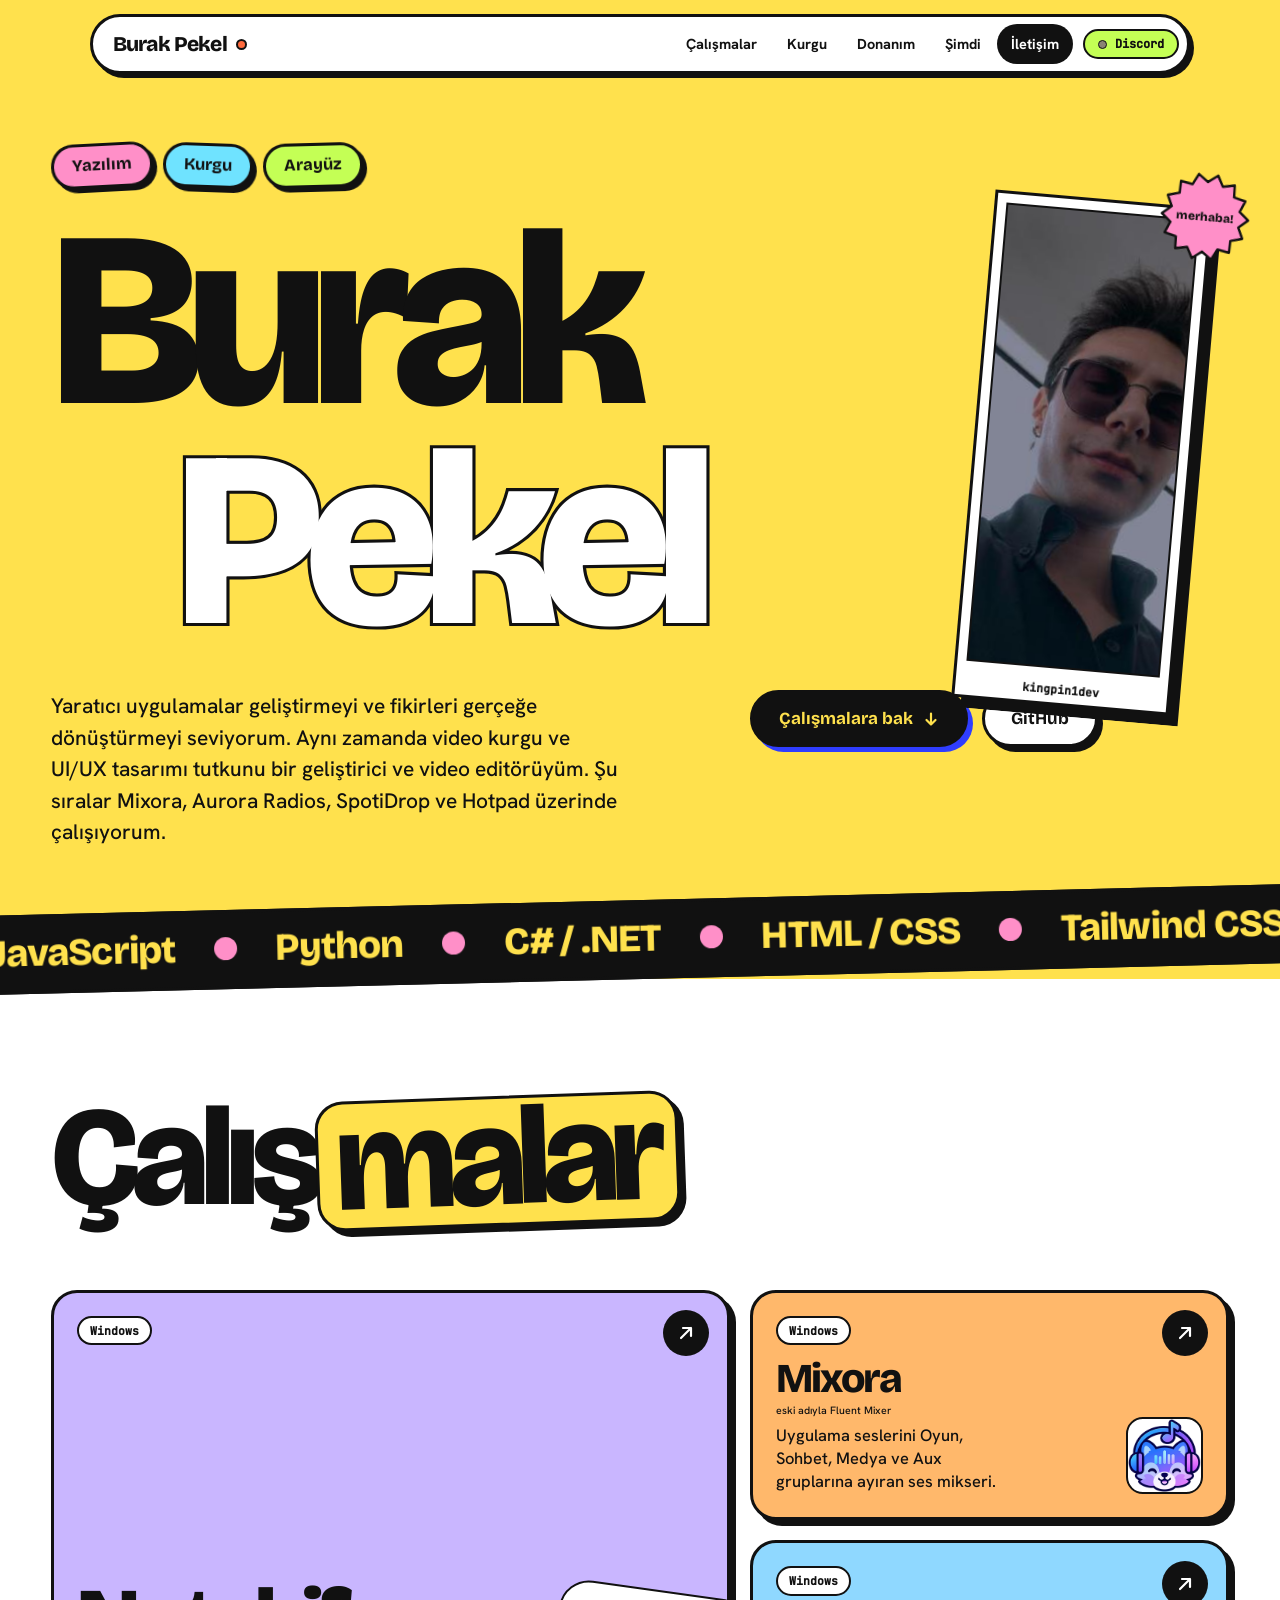
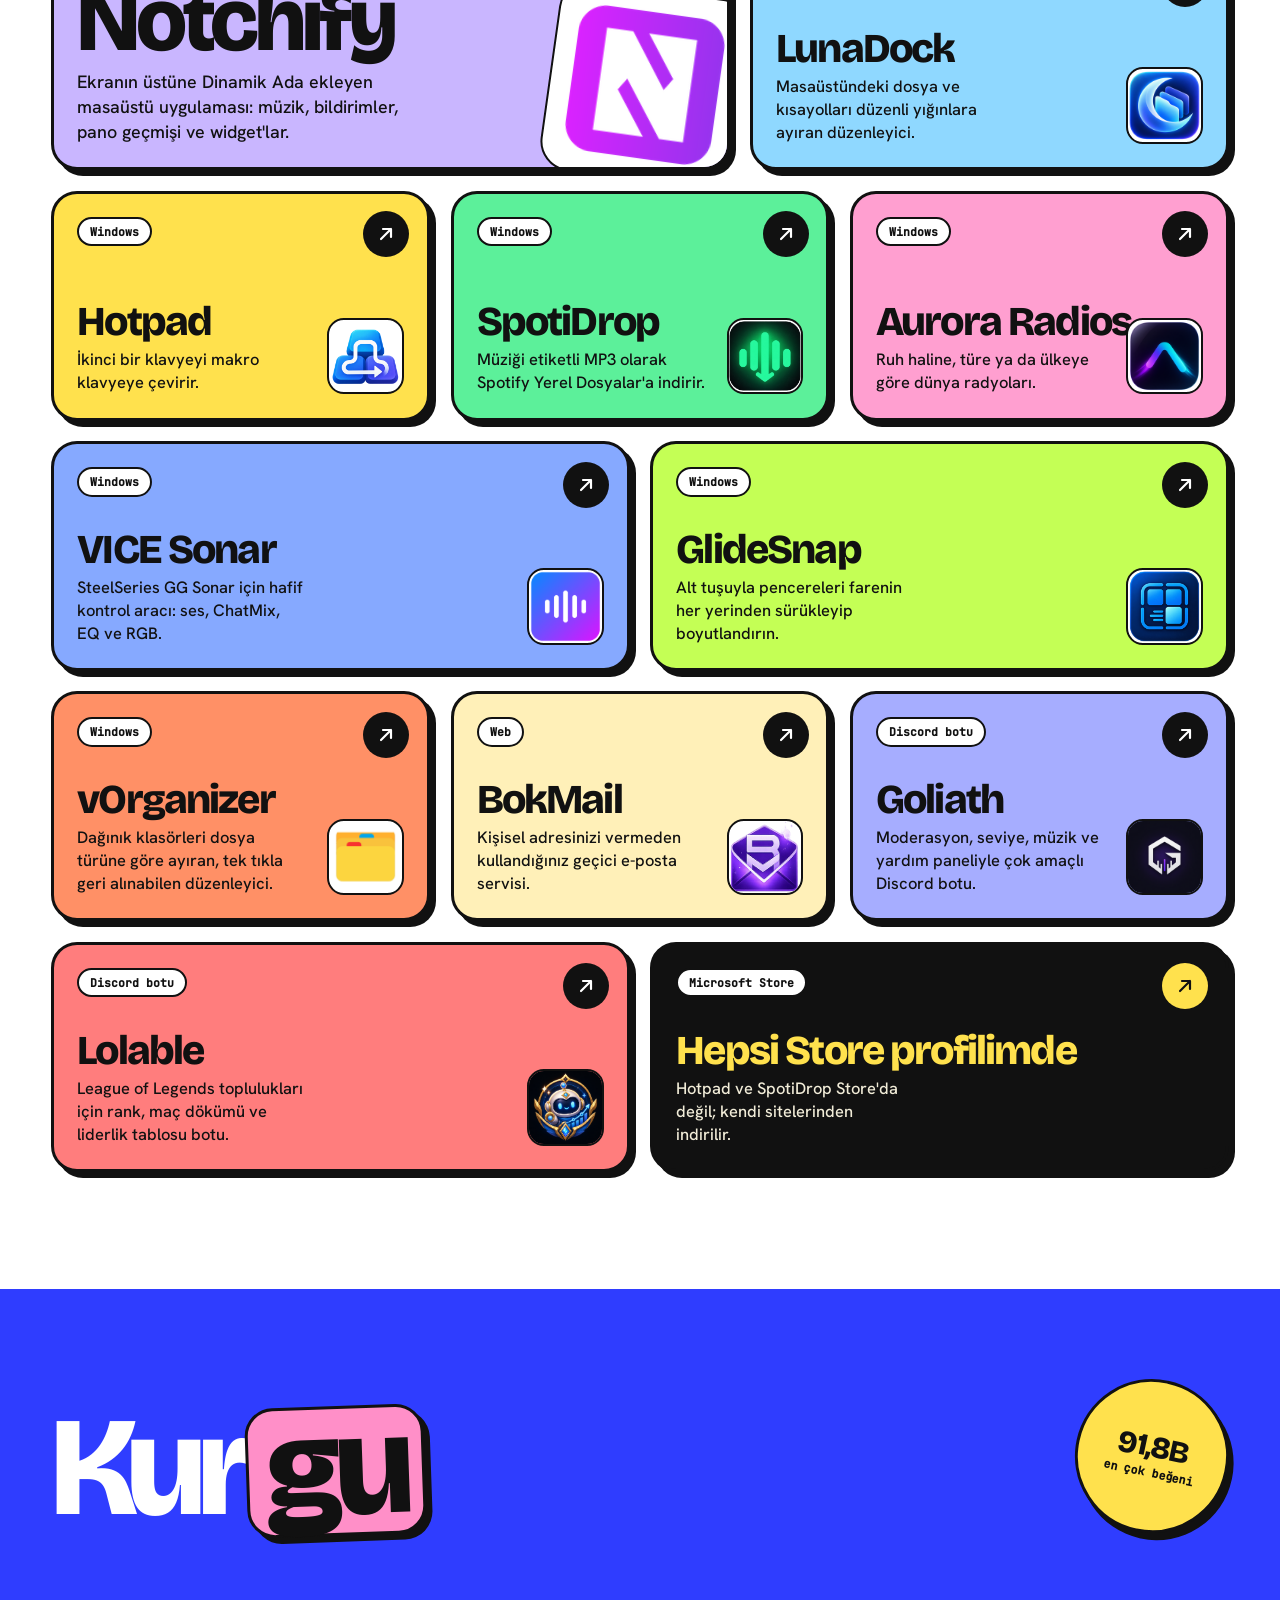
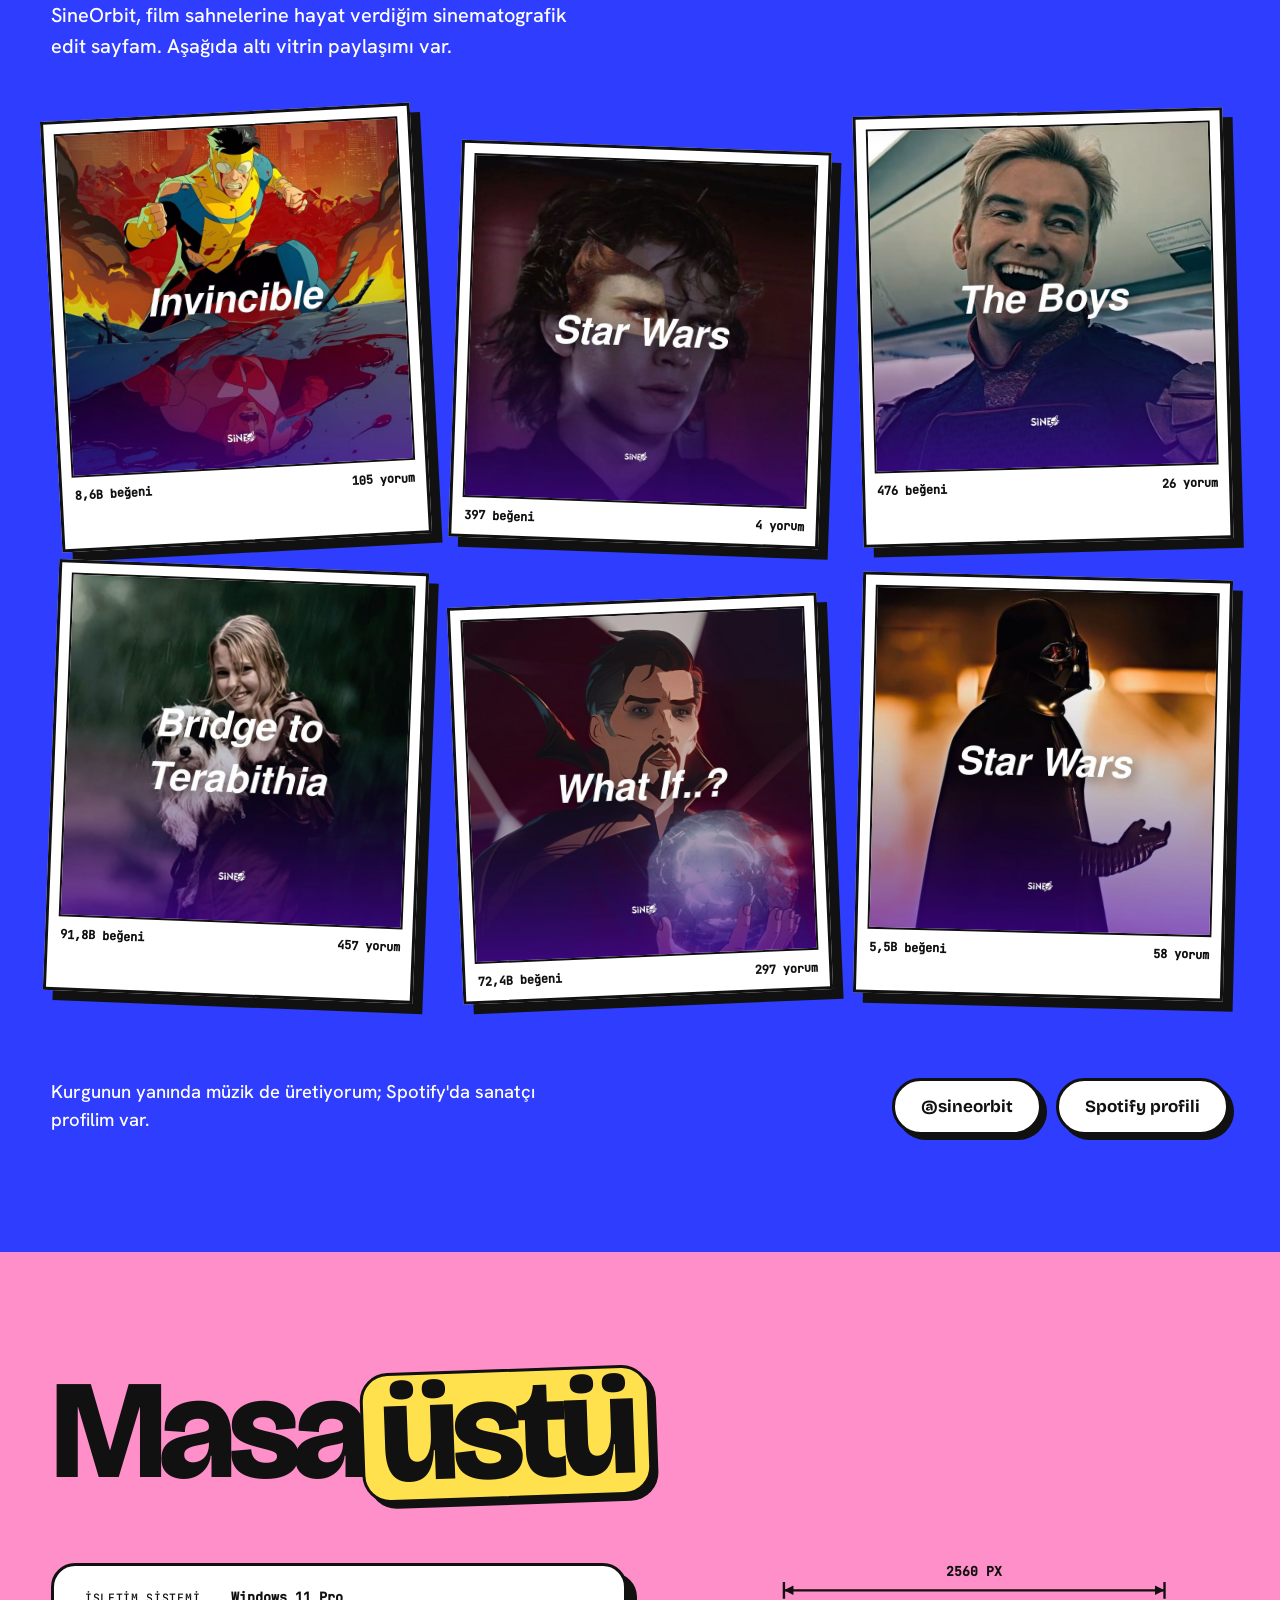
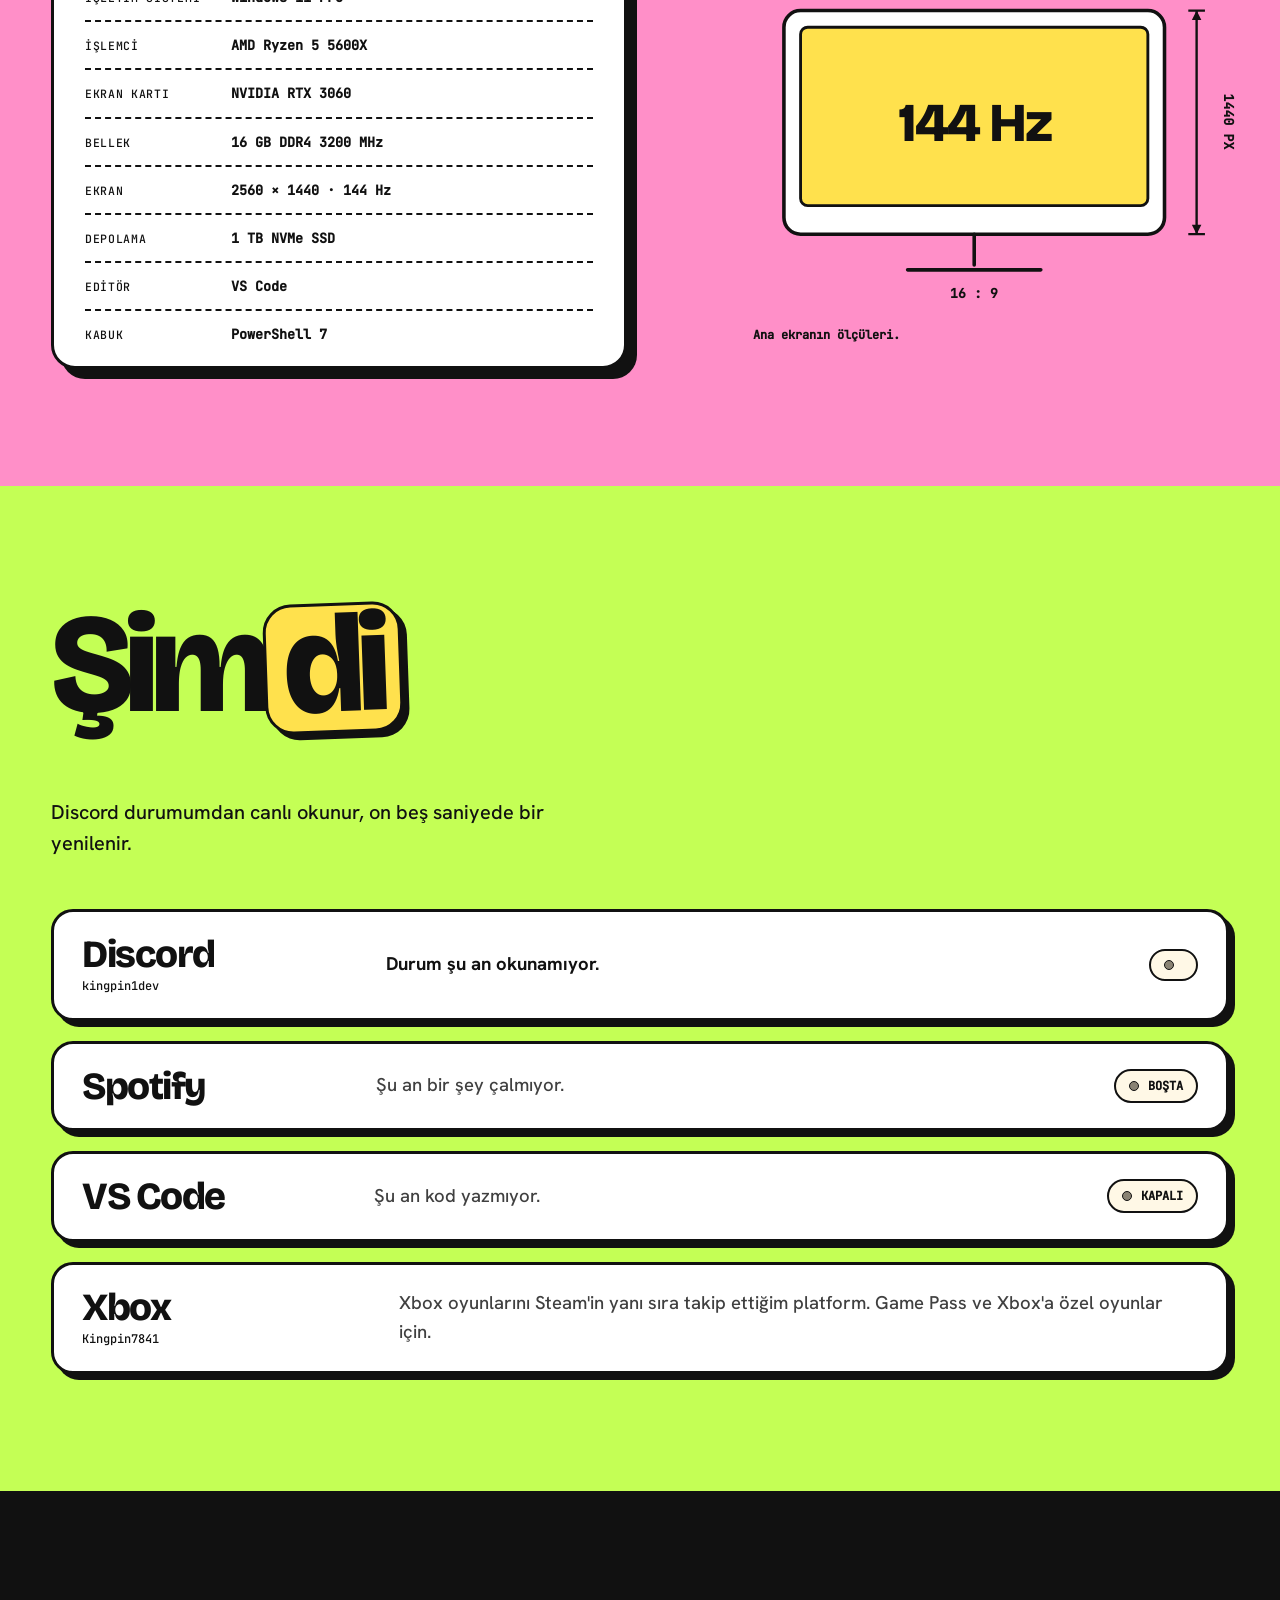
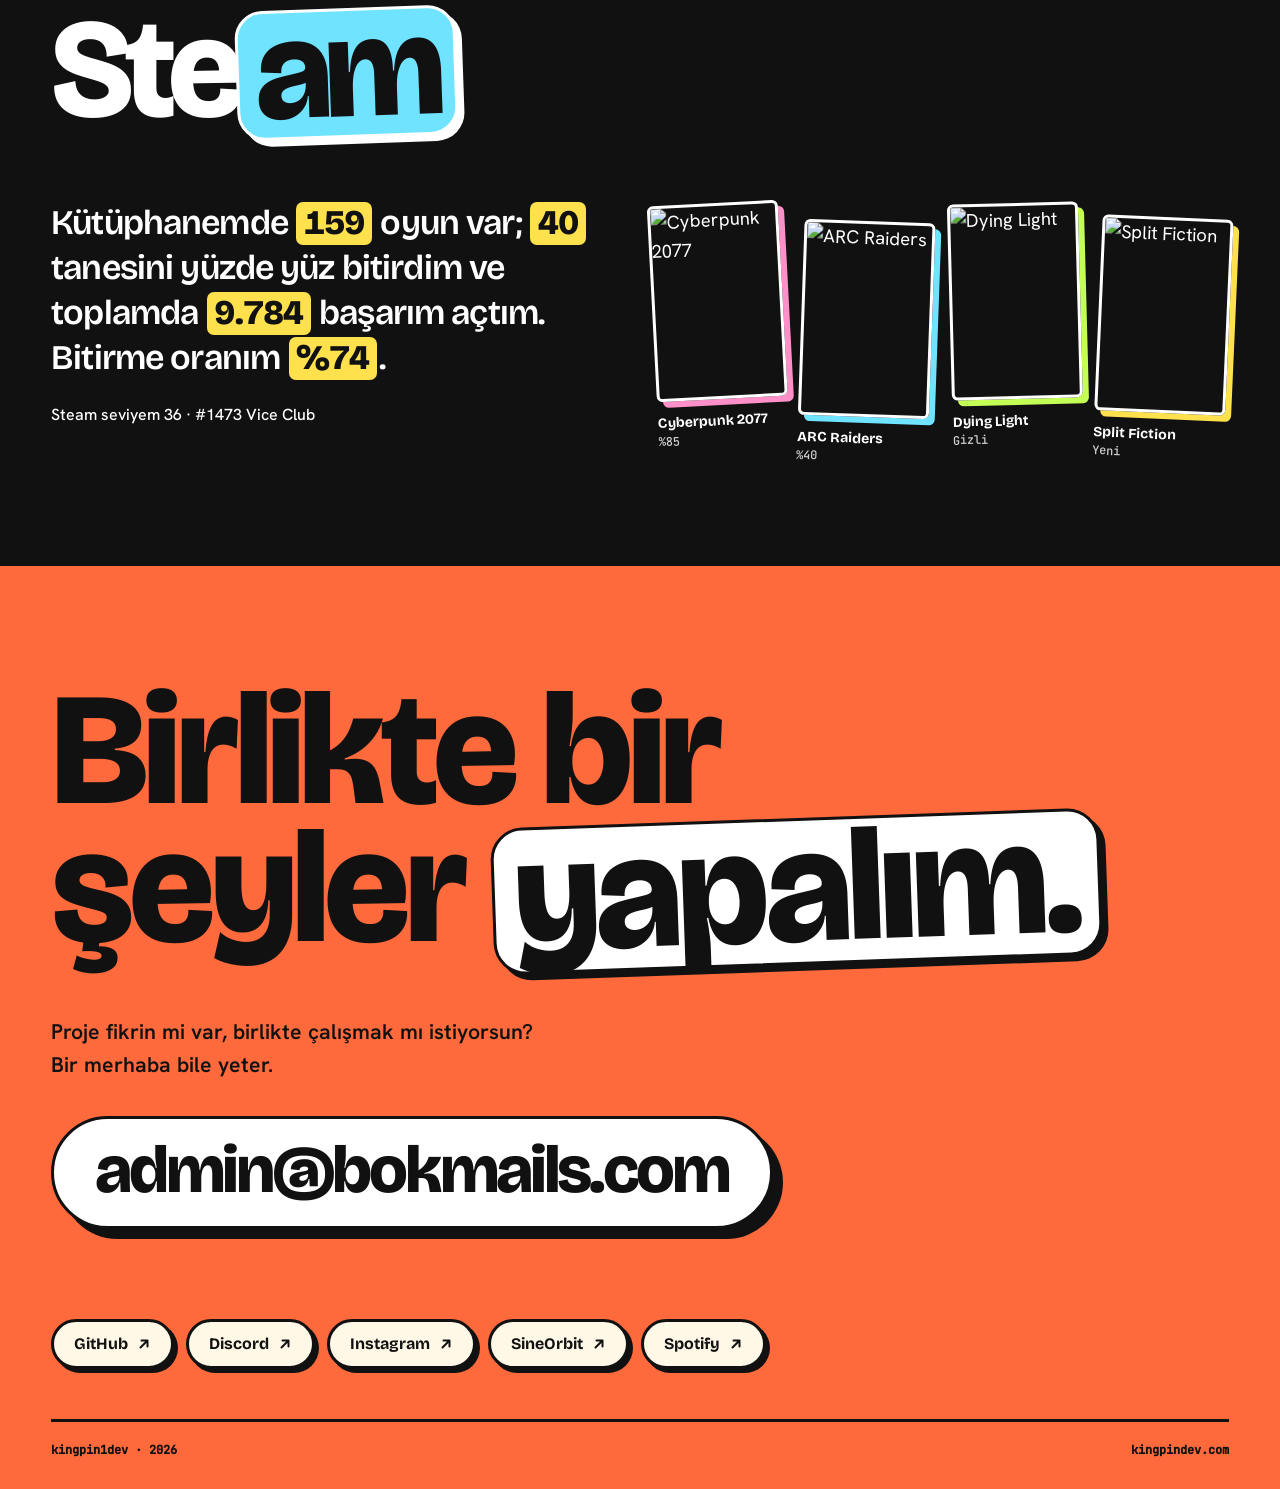
==== commit eee92aa8: "kingpindev.net: renkli sticker-pop tasarim (bento, kolaj, marquee), Bricolage Grotesque Co-Authored-" ====
--- a/index.html
+++ b/index.html
@@ -5,7 +5,7 @@
 <meta name="viewport" content="width=device-width,initial-scale=1">
 <title>Burak PEKEL — yazılım, kurgu, arayüz</title>
 <meta name="description" content="Burak PEKEL: Windows uygulamaları geliştiren yazılımcı, video editörü ve UI/UX tasarımcısı. Notchify, Mixora, Hotpad, SpotiDrop ve diğer çalışmalar.">
-<meta name="theme-color" content="#ebe6da">
+<meta name="theme-color" content="#ffe14d">
 <link rel="canonical" href="https://kingpindev.net/">
 <meta property="og:type" content="website">
 <meta property="og:title" content="Burak PEKEL">
@@ -13,16 +13,16 @@
 <meta property="og:url" content="https://kingpindev.net/">
 <meta property="og:image" content="https://kingpindev.net/img/og-image.jpg">
 <link rel="icon" type="image/png" href="img/websitesfavicon.png">
-<link rel="preload" href="assets/fonts/InstrumentSerif-normal-latin-jizBRFtNs2ka5fXjeivQ4LroWlx-6zUTjg.woff2" as="font" type="font/woff2" crossorigin>
+<link rel="preload" href="assets/fonts/BricolageGrotesque-normal-latin-3y9K6as8bTXq_nANBjzKo3IeZx8z6up5BeSl9D4dj_x9PpZBMlGIInE.woff2" as="font" type="font/woff2" crossorigin>
 <link rel="stylesheet" href="assets/fonts.css">
-<link rel="stylesheet" href="assets/site.css">
+<link rel="stylesheet" href="assets/pop.css?v=1">
 <script>document.documentElement.classList.add('js')</script>
 </head>
 <body>
 <a class="skip" href="#work">İçeriğe geç</a>
 
 <header class="top" id="top-bar">
-  <a class="mark" href="#top" aria-label="Burak Pekel, sayfa başı">Burak Pekel<i>.</i></a>
+  <a class="mark" href="#top" aria-label="Burak Pekel, sayfa başı">Burak Pekel<i></i></a>
   <nav aria-label="Ana gezinme">
     <a href="#work">Çalışmalar</a>
     <a href="#edit">Kurgu</a>
@@ -30,120 +30,118 @@
     <a href="#now">Şimdi</a>
     <a href="#contact">İletişim</a>
   </nav>
-  <span class="tc" aria-hidden="true"><b></b><span id="tc">TRT 00:00:00:00</span></span>
+  <span class="live" aria-live="polite"><i id="live-dot"></i><span id="live-txt">Discord</span></span>
 </header>
 
 <main id="top">
 <section class="hero" aria-labelledby="name">
-  <p class="roles"><span>Yazılım geliştirici,</span><span>video editör ve</span><span>arayüz tasarımcısı.</span></p>
+  <ul class="chips"><li>Yazılım</li><li>Kurgu</li><li>Arayüz</li></ul>
 
-  <figure class="still">
-    <div class="frame"><img src="assets/burak.jpg" alt="Burak Pekel" width="460" height="460" decoding="async"><figcaption><span>Kare 01</span><span>kingpin1dev</span></figcaption></div>
+  <figure class="photo">
+    <div class="fr"><img src="assets/burak.jpg" alt="Burak Pekel" width="460" height="460" decoding="async"><figcaption>kingpin1dev</figcaption>
+      <svg class="burst" viewBox="0 0 100 100" aria-hidden="true"><polygon points="97.0,50.0 87.0,58.5 92.3,70.4 79.7,73.7 79.3,86.7 66.5,84.2 60.5,95.8 50.0,88.0 39.5,95.8 33.5,84.2 20.7,86.7 20.3,73.7 7.7,70.4 13.0,58.5 3.0,50.0 13.0,41.5 7.7,29.6 20.3,26.3 20.7,13.3 33.5,15.8 39.5,4.2 50.0,12.0 60.5,4.2 66.5,15.8 79.3,13.3 79.7,26.3 92.3,29.6 87.0,41.5" fill="#ff8fc8" stroke="#111" stroke-width="2.6" stroke-linejoin="round"/><text x="50" y="54" text-anchor="middle">merhaba!</text></svg>
+    </div>
   </figure>
 
-  <h1 class="name" id="name"><span class="ln"><span>Burak</span></span><span class="ln"><span><em>Pekel</em><span class="dot">.</span></span></span></h1>
+  <h1 class="name" id="name"><span class="ln"><span>Burak</span></span><span class="ln"><span class="o">Pekel</span></span></h1>
 
   <div class="intro">
     <p class="bio">Yaratıcı uygulamalar geliştirmeyi ve fikirleri gerçeğe dönüştürmeyi seviyorum. Aynı zamanda video kurgu ve UI/UX tasarımı tutkunu bir geliştirici ve video editörüyüm. Şu sıralar Mixora, Aurora Radios, SpotiDrop ve Hotpad üzerinde çalışıyorum.</p>
     <p class="cta">
-      <a class="btn" href="#work">Çalışmalara bak <svg viewBox="0 0 16 16" fill="none" stroke="currentColor" stroke-width="1.6" stroke-linecap="round" stroke-linejoin="round" aria-hidden="true"><path d="M8 2.5v11M3.5 9 8 13.5 12.5 9"/></svg></a>
-      <a class="lnk" href="https://github.com/kingpin1dev" target="_blank" rel="noopener">GitHub</a>
-      <a class="lnk" href="https://apps.microsoft.com/search/publisher?name=Kingpindev&hl=tr-TR&gl=TR" target="_blank" rel="noopener">Microsoft Store</a>
+      <a class="btn" href="#work">Çalışmalara bak <svg viewBox="0 0 16 16" fill="none" stroke="currentColor" stroke-width="2.2" stroke-linecap="round" stroke-linejoin="round" aria-hidden="true"><path d="M8 2.5v11M3.5 9 8 13.5 12.5 9"/></svg></a>
+      <a class="btn alt" href="https://github.com/kingpin1dev" target="_blank" rel="noopener">GitHub</a>
     </p>
-    <p class="tools" lang="en"><span>JavaScript</span><span>Python</span><span>C# / .NET</span><span>HTML / CSS</span><span>Tailwind CSS</span><span>Premiere Pro</span><span>After Effects</span><span>Figma</span></p>
   </div>
 </section>
 
-<section id="work" aria-labelledby="work-h">
-  <h2 class="sec-h" id="work-h">Çalışma<em>lar</em></h2>
-  <ul class="index">
-    <li data-r><a class="row" href="https://notchify.app" target="_blank" rel="noopener"><img class="r-ic" src="img/notchify.png" alt="" width="44" height="44" loading="lazy"><span class="r-name">Notchify</span><span class="r-desc">Ekranın üstüne Dinamik Ada ekleyen masaüstü uygulaması: müzik, bildirimler, pano geçmişi ve widget'lar.</span><span class="r-kind" lang="en">Windows</span><svg class="r-go" viewBox="0 0 22 22" fill="none" stroke="currentColor" stroke-width="1.5" stroke-linecap="round" stroke-linejoin="round" aria-hidden="true"><path d="M6 16 16 6M8 6h8v8"/></svg></a></li>
-    <li data-r style="--i:1"><a class="row" href="https://mixora.kingpindev.com" target="_blank" rel="noopener"><img class="r-ic" src="img/FluentMixer.png" alt="" width="44" height="44" loading="lazy"><span class="r-name">Mixora<small>eski adıyla Fluent Mixer</small></span><span class="r-desc">Uygulama seslerini Oyun, Sohbet, Medya ve Aux gruplarına ayıran, sanal sürücü gerektirmeyen ses mikseri.</span><span class="r-kind" lang="en">Windows</span><svg class="r-go" viewBox="0 0 22 22" fill="none" stroke="currentColor" stroke-width="1.5" stroke-linecap="round" stroke-linejoin="round" aria-hidden="true"><path d="M6 16 16 6M8 6h8v8"/></svg></a></li>
-    <li data-r style="--i:2"><a class="row" href="https://lunadock.kingpindev.com" target="_blank" rel="noopener"><img class="r-ic" src="img/lunadock.png" alt="" width="44" height="44" loading="lazy"><span class="r-name">LunaDock</span><span class="r-desc">Masaüstündeki dosya, klasör ve kısayolları tek tıkla açılan düzenli yığınlara ayıran düzenleyici.</span><span class="r-kind" lang="en">Windows</span><svg class="r-go" viewBox="0 0 22 22" fill="none" stroke="currentColor" stroke-width="1.5" stroke-linecap="round" stroke-linejoin="round" aria-hidden="true"><path d="M6 16 16 6M8 6h8v8"/></svg></a></li>
-    <li data-r style="--i:3"><a class="row" href="https://hotpad.kingpindev.com" target="_blank" rel="noopener"><img class="r-ic" src="img/Hotpad.png" alt="" width="44" height="44" loading="lazy"><span class="r-name">Hotpad</span><span class="r-desc">İkinci bir klavyeyi makro klavyeye çevirir: program aç, metin yaz, kısayol gönder, adım dizisi çalıştır.</span><span class="r-kind" lang="en">Windows</span><svg class="r-go" viewBox="0 0 22 22" fill="none" stroke="currentColor" stroke-width="1.5" stroke-linecap="round" stroke-linejoin="round" aria-hidden="true"><path d="M6 16 16 6M8 6h8v8"/></svg></a></li>
-    <li data-r style="--i:4"><a class="row" href="https://spotidrop.kingpindev.com" target="_blank" rel="noopener"><img class="r-ic" src="img/SpotiDrop.png" alt="" width="44" height="44" loading="lazy"><span class="r-name">SpotiDrop</span><span class="r-desc">YouTube, SoundCloud ve Bandcamp'ten müziği etiketli MP3 olarak Spotify Yerel Dosyalar'a indirir.</span><span class="r-kind" lang="en">Windows</span><svg class="r-go" viewBox="0 0 22 22" fill="none" stroke="currentColor" stroke-width="1.5" stroke-linecap="round" stroke-linejoin="round" aria-hidden="true"><path d="M6 16 16 6M8 6h8v8"/></svg></a></li>
-    <li data-r style="--i:5"><a class="row" href="https://aurora.kingpindev.com" target="_blank" rel="noopener"><img class="r-ic" src="img/Aurora.png" alt="" width="44" height="44" loading="lazy"><span class="r-name">Aurora Radios</span><span class="r-desc">Ruh haline, türe ya da ülkeye göre dünya radyoları. Reklamsız, hesapsız, çalan şarkı anında görünür.</span><span class="r-kind" lang="en">Windows</span><svg class="r-go" viewBox="0 0 22 22" fill="none" stroke="currentColor" stroke-width="1.5" stroke-linecap="round" stroke-linejoin="round" aria-hidden="true"><path d="M6 16 16 6M8 6h8v8"/></svg></a></li>
-    <li data-r><a class="row" href="https://vicesonar.kingpindev.com" target="_blank" rel="noopener"><img class="r-ic" src="img/vice-sonar.png" alt="" width="44" height="44" loading="lazy"><span class="r-name">VICE Sonar</span><span class="r-desc">SteelSeries GG Sonar için hafif kontrol aracı: ses, ChatMix, EQ ve RGB tek bir widget'tan.</span><span class="r-kind" lang="en">Windows</span><svg class="r-go" viewBox="0 0 22 22" fill="none" stroke="currentColor" stroke-width="1.5" stroke-linecap="round" stroke-linejoin="round" aria-hidden="true"><path d="M6 16 16 6M8 6h8v8"/></svg></a></li>
-    <li data-r style="--i:1"><a class="row" href="https://glidesnap.kingpindev.com" target="_blank" rel="noopener"><img class="r-ic" src="img/GlideSnap.png" alt="" width="44" height="44" loading="lazy"><span class="r-name">GlideSnap</span><span class="r-desc">Alt tuşunu basılı tutup pencereleri farenin herhangi bir yerinden sürükleyin ve boyutlandırın.</span><span class="r-kind" lang="en">Windows</span><svg class="r-go" viewBox="0 0 22 22" fill="none" stroke="currentColor" stroke-width="1.5" stroke-linecap="round" stroke-linejoin="round" aria-hidden="true"><path d="M6 16 16 6M8 6h8v8"/></svg></a></li>
-    <li data-r style="--i:2"><a class="row" href="https://vorganizer.kingpindev.com" target="_blank" rel="noopener"><img class="r-ic" src="img/Vorganizer.png" alt="" width="44" height="44" loading="lazy"><span class="r-name">vOrganizer</span><span class="r-desc">Dağınık klasörleri dosya türüne göre ayıran; önce önizleyen, tek tıkla geri alabilen düzenleyici.</span><span class="r-kind" lang="en">Windows</span><svg class="r-go" viewBox="0 0 22 22" fill="none" stroke="currentColor" stroke-width="1.5" stroke-linecap="round" stroke-linejoin="round" aria-hidden="true"><path d="M6 16 16 6M8 6h8v8"/></svg></a></li>
-    <li data-r style="--i:3"><a class="row" href="https://bokmails.com" target="_blank" rel="noopener"><img class="r-ic" src="img/BokMail.png" alt="" width="44" height="44" loading="lazy"><span class="r-name">BokMail</span><span class="r-desc">Kişisel adresinizi paylaşmadan kullandığınız ücretsiz geçici e-posta servisi.</span><span class="r-kind" lang="en">Web</span><svg class="r-go" viewBox="0 0 22 22" fill="none" stroke="currentColor" stroke-width="1.5" stroke-linecap="round" stroke-linejoin="round" aria-hidden="true"><path d="M6 16 16 6M8 6h8v8"/></svg></a></li>
-    <li data-r style="--i:4"><a class="row" href="https://goliath.kingpindev.com" target="_blank" rel="noopener"><img class="r-ic" src="img/Goliath.png" alt="" width="44" height="44" loading="lazy"><span class="r-name">Goliath</span><span class="r-desc">Moderasyon, seviye sistemi, müzik ve yardım paneliyle sunucuyu düzenleyen çok amaçlı Discord botu.</span><span class="r-kind" lang="en">Discord botu</span><svg class="r-go" viewBox="0 0 22 22" fill="none" stroke="currentColor" stroke-width="1.5" stroke-linecap="round" stroke-linejoin="round" aria-hidden="true"><path d="M6 16 16 6M8 6h8v8"/></svg></a></li>
-    <li data-r style="--i:5"><a class="row" href="https://lolable.kingpindev.com" target="_blank" rel="noopener"><img class="r-ic" src="img/Lolable.png" alt="" width="44" height="44" loading="lazy"><span class="r-name">Lolable</span><span class="r-desc">League of Legends toplulukları için rank, maç dökümü ve liderlik tablosu sunan Discord botu.</span><span class="r-kind" lang="en">Discord botu</span><svg class="r-go" viewBox="0 0 22 22" fill="none" stroke="currentColor" stroke-width="1.5" stroke-linecap="round" stroke-linejoin="round" aria-hidden="true"><path d="M6 16 16 6M8 6h8v8"/></svg></a></li>
+<div class="ticker" aria-hidden="true"><div><span>JavaScript</span><span>Python</span><span>C# / .NET</span><span>HTML / CSS</span><span>Tailwind CSS</span><span>Premiere Pro</span><span>After Effects</span><span>Figma</span><span>JavaScript</span><span>Python</span><span>C# / .NET</span><span>HTML / CSS</span><span>Tailwind CSS</span><span>Premiere Pro</span><span>After Effects</span><span>Figma</span><span>JavaScript</span><span>Python</span><span>C# / .NET</span><span>HTML / CSS</span><span>Tailwind CSS</span><span>Premiere Pro</span><span>After Effects</span><span>Figma</span><span>JavaScript</span><span>Python</span><span>C# / .NET</span><span>HTML / CSS</span><span>Tailwind CSS</span><span>Premiere Pro</span><span>After Effects</span><span>Figma</span></div></div>
+
+<section id="work" class="work" aria-labelledby="work-h">
+  <h2 class="sec-h" id="work-h">Çalış<span class="hl">malar</span></h2>
+  <ul class="bento">
+    <li class="tile xl" data-r style="--i:0;--bg:#c9b6ff"><a href="https://notchify.app" target="_blank" rel="noopener"><span class="pill" lang="en">Windows</span><span class="go"><svg viewBox="0 0 20 20" fill="none" stroke="currentColor" stroke-width="2.2" stroke-linecap="round" stroke-linejoin="round" aria-hidden="true"><path d="M5 15 15 5M7 5h8v8"/></svg></span><img class="ic" src="img/notchify.png" alt="" width="92" height="92" loading="lazy"><h3>Notchify</h3><p>Ekranın üstüne Dinamik Ada ekleyen masaüstü uygulaması: müzik, bildirimler, pano geçmişi ve widget&#x27;lar.</p></a></li>
+    <li class="tile l" data-r style="--i:1;--bg:#ffb86b"><a href="https://mixora.kingpindev.com" target="_blank" rel="noopener"><span class="pill" lang="en">Windows</span><span class="go"><svg viewBox="0 0 20 20" fill="none" stroke="currentColor" stroke-width="2.2" stroke-linecap="round" stroke-linejoin="round" aria-hidden="true"><path d="M5 15 15 5M7 5h8v8"/></svg></span><img class="ic" src="img/FluentMixer.png" alt="" width="92" height="92" loading="lazy"><h3>Mixora<small>eski adıyla Fluent Mixer</small></h3><p>Uygulama seslerini Oyun, Sohbet, Medya ve Aux gruplarına ayıran ses mikseri.</p></a></li>
+    <li class="tile l" data-r style="--i:2;--bg:#8fd8ff"><a href="https://lunadock.kingpindev.com" target="_blank" rel="noopener"><span class="pill" lang="en">Windows</span><span class="go"><svg viewBox="0 0 20 20" fill="none" stroke="currentColor" stroke-width="2.2" stroke-linecap="round" stroke-linejoin="round" aria-hidden="true"><path d="M5 15 15 5M7 5h8v8"/></svg></span><img class="ic" src="img/lunadock.png" alt="" width="92" height="92" loading="lazy"><h3>LunaDock</h3><p>Masaüstündeki dosya ve kısayolları düzenli yığınlara ayıran düzenleyici.</p></a></li>
+    <li class="tile " data-r style="--i:3;--bg:#ffe14d"><a href="https://hotpad.kingpindev.com" target="_blank" rel="noopener"><span class="pill" lang="en">Windows</span><span class="go"><svg viewBox="0 0 20 20" fill="none" stroke="currentColor" stroke-width="2.2" stroke-linecap="round" stroke-linejoin="round" aria-hidden="true"><path d="M5 15 15 5M7 5h8v8"/></svg></span><img class="ic" src="img/Hotpad.png" alt="" width="92" height="92" loading="lazy"><h3>Hotpad</h3><p>İkinci bir klavyeyi makro klavyeye çevirir.</p></a></li>
+    <li class="tile " data-r style="--i:0;--bg:#5cf09a"><a href="https://spotidrop.kingpindev.com" target="_blank" rel="noopener"><span class="pill" lang="en">Windows</span><span class="go"><svg viewBox="0 0 20 20" fill="none" stroke="currentColor" stroke-width="2.2" stroke-linecap="round" stroke-linejoin="round" aria-hidden="true"><path d="M5 15 15 5M7 5h8v8"/></svg></span><img class="ic" src="img/SpotiDrop.png" alt="" width="92" height="92" loading="lazy"><h3>SpotiDrop</h3><p>Müziği etiketli MP3 olarak Spotify Yerel Dosyalar&#x27;a indirir.</p></a></li>
+    <li class="tile " data-r style="--i:1;--bg:#ff9fd0"><a href="https://aurora.kingpindev.com" target="_blank" rel="noopener"><span class="pill" lang="en">Windows</span><span class="go"><svg viewBox="0 0 20 20" fill="none" stroke="currentColor" stroke-width="2.2" stroke-linecap="round" stroke-linejoin="round" aria-hidden="true"><path d="M5 15 15 5M7 5h8v8"/></svg></span><img class="ic" src="img/Aurora.png" alt="" width="92" height="92" loading="lazy"><h3>Aurora Radios</h3><p>Ruh haline, türe ya da ülkeye göre dünya radyoları.</p></a></li>
+    <li class="tile w" data-r style="--i:2;--bg:#86a9ff"><a href="https://vicesonar.kingpindev.com" target="_blank" rel="noopener"><span class="pill" lang="en">Windows</span><span class="go"><svg viewBox="0 0 20 20" fill="none" stroke="currentColor" stroke-width="2.2" stroke-linecap="round" stroke-linejoin="round" aria-hidden="true"><path d="M5 15 15 5M7 5h8v8"/></svg></span><img class="ic" src="img/vice-sonar.png" alt="" width="92" height="92" loading="lazy"><h3>VICE Sonar</h3><p>SteelSeries GG Sonar için hafif kontrol aracı: ses, ChatMix, EQ ve RGB.</p></a></li>
+    <li class="tile w" data-r style="--i:3;--bg:#c4ff55"><a href="https://glidesnap.kingpindev.com" target="_blank" rel="noopener"><span class="pill" lang="en">Windows</span><span class="go"><svg viewBox="0 0 20 20" fill="none" stroke="currentColor" stroke-width="2.2" stroke-linecap="round" stroke-linejoin="round" aria-hidden="true"><path d="M5 15 15 5M7 5h8v8"/></svg></span><img class="ic" src="img/GlideSnap.png" alt="" width="92" height="92" loading="lazy"><h3>GlideSnap</h3><p>Alt tuşuyla pencereleri farenin her yerinden sürükleyip boyutlandırın.</p></a></li>
+    <li class="tile " data-r style="--i:0;--bg:#ff9066"><a href="https://vorganizer.kingpindev.com" target="_blank" rel="noopener"><span class="pill" lang="en">Windows</span><span class="go"><svg viewBox="0 0 20 20" fill="none" stroke="currentColor" stroke-width="2.2" stroke-linecap="round" stroke-linejoin="round" aria-hidden="true"><path d="M5 15 15 5M7 5h8v8"/></svg></span><img class="ic" src="img/Vorganizer.png" alt="" width="92" height="92" loading="lazy"><h3>vOrganizer</h3><p>Dağınık klasörleri dosya türüne göre ayıran, tek tıkla geri alınabilen düzenleyici.</p></a></li>
+    <li class="tile " data-r style="--i:1;--bg:#fff0b8"><a href="https://bokmails.com" target="_blank" rel="noopener"><span class="pill" lang="en">Web</span><span class="go"><svg viewBox="0 0 20 20" fill="none" stroke="currentColor" stroke-width="2.2" stroke-linecap="round" stroke-linejoin="round" aria-hidden="true"><path d="M5 15 15 5M7 5h8v8"/></svg></span><img class="ic" src="img/BokMail.png" alt="" width="92" height="92" loading="lazy"><h3>BokMail</h3><p>Kişisel adresinizi vermeden kullandığınız geçici e-posta servisi.</p></a></li>
+    <li class="tile " data-r style="--i:2;--bg:#a6adff"><a href="https://goliath.kingpindev.com" target="_blank" rel="noopener"><span class="pill" lang="en">Discord botu</span><span class="go"><svg viewBox="0 0 20 20" fill="none" stroke="currentColor" stroke-width="2.2" stroke-linecap="round" stroke-linejoin="round" aria-hidden="true"><path d="M5 15 15 5M7 5h8v8"/></svg></span><img class="ic" src="img/Goliath.png" alt="" width="92" height="92" loading="lazy"><h3>Goliath</h3><p>Moderasyon, seviye, müzik ve yardım paneliyle çok amaçlı Discord botu.</p></a></li>
+    <li class="tile w" data-r style="--i:3;--bg:#ff7d7d"><a href="https://lolable.kingpindev.com" target="_blank" rel="noopener"><span class="pill" lang="en">Discord botu</span><span class="go"><svg viewBox="0 0 20 20" fill="none" stroke="currentColor" stroke-width="2.2" stroke-linecap="round" stroke-linejoin="round" aria-hidden="true"><path d="M5 15 15 5M7 5h8v8"/></svg></span><img class="ic" src="img/Lolable.png" alt="" width="92" height="92" loading="lazy"><h3>Lolable</h3><p>League of Legends toplulukları için rank, maç dökümü ve liderlik tablosu botu.</p></a></li>
+    <li class="tile store w" data-r><a href="https://apps.microsoft.com/search/publisher?name=Kingpindev&hl=tr-TR&gl=TR" target="_blank" rel="noopener"><span class="pill" lang="en">Microsoft Store</span><span class="go"><svg viewBox="0 0 20 20" fill="none" stroke="currentColor" stroke-width="2.2" stroke-linecap="round" stroke-linejoin="round" aria-hidden="true"><path d="M5 15 15 5M7 5h8v8"/></svg></span><h3>Hepsi Store profilimde</h3><p>Hotpad ve SpotiDrop Store'da değil; kendi sitelerinden indirilir.</p></a></li>
   </ul>
-  <p class="store-line">Mağaza uygulamalarım <a href="https://apps.microsoft.com/search/publisher?name=Kingpindev&hl=tr-TR&gl=TR" target="_blank" rel="noopener">Microsoft Store profilimde</a>; Hotpad ve SpotiDrop kendi sitelerinden indirilir.</p>
 </section>
 
 <section id="edit" class="edit" aria-labelledby="edit-h">
-  <div class="edit-top">
-    <h2 class="sec-h" id="edit-h">Kurgu<em>.</em></h2>
-    <p class="lead">SineOrbit, film sahnelerine hayat verdiğim sinematografik edit sayfam. En çok beğenilen kare 91,8B beğeniye ulaştı.</p>
+  <div class="stamp" aria-hidden="true"><span>91,8B<small>en çok beğeni</small></span></div>
+  <h2 class="sec-h" id="edit-h">Kur<span class="hl">gu</span></h2>
+  <p class="lead">SineOrbit, film sahnelerine hayat verdiğim sinematografik edit sayfam. Aşağıda altı vitrin paylaşımı var.</p>
+  <div class="collage">
+    <a class="shot" data-r style="--i:0" href="https://www.instagram.com/p/DF5Ur9UN0nn/" target="_blank" rel="noopener"><img src="img/ig1.jpg" alt="SineOrbit paylaşımı, kare 1" width="640" height="640" loading="lazy"><span class="meta"><span>8,6B beğeni</span><span>105 yorum</span></span></a>
+    <a class="shot" data-r style="--i:1" href="https://www.instagram.com/p/DD2znKCtNWy/" target="_blank" rel="noopener"><img src="img/ig2.jpg" alt="SineOrbit paylaşımı, kare 2" width="640" height="640" loading="lazy"><span class="meta"><span>397 beğeni</span><span>4 yorum</span></span></a>
+    <a class="shot" data-r style="--i:2" href="https://www.instagram.com/p/C9r4GdPtqMD/" target="_blank" rel="noopener"><img src="img/ig3.jpg" alt="SineOrbit paylaşımı, kare 3" width="640" height="640" loading="lazy"><span class="meta"><span>476 beğeni</span><span>26 yorum</span></span></a>
+    <a class="shot" data-r style="--i:0" href="https://www.instagram.com/p/C7jI_oftVvz/" target="_blank" rel="noopener"><img src="img/ig4.jpg" alt="SineOrbit paylaşımı, kare 4" width="640" height="640" loading="lazy"><span class="meta"><span>91,8B beğeni</span><span>457 yorum</span></span></a>
+    <a class="shot" data-r style="--i:1" href="https://www.instagram.com/p/C5vgkL8M14j/" target="_blank" rel="noopener"><img src="img/ig5.jpg" alt="SineOrbit paylaşımı, kare 5" width="640" height="640" loading="lazy"><span class="meta"><span>72,4B beğeni</span><span>297 yorum</span></span></a>
+    <a class="shot" data-r style="--i:2" href="https://www.instagram.com/p/C22EVl5sPN_/" target="_blank" rel="noopener"><img src="img/ig6.jpg" alt="SineOrbit paylaşımı, kare 6" width="640" height="640" loading="lazy"><span class="meta"><span>5,5B beğeni</span><span>58 yorum</span></span></a>
   </div>
-  <div class="strip" role="list" aria-label="SineOrbit'ten altı kare" tabindex="0">
-    <a class="frame-link" role="listitem" href="https://www.instagram.com/p/DF5Ur9UN0nn/" target="_blank" rel="noopener"><div class="ph"><img src="img/ig1.jpg" alt="SineOrbit paylaşımı, kare 1" loading="lazy" width="640" height="640"></div><div class="meta"><b>01</b><span><span>8,6B beğeni</span><span>105 yorum</span></span></div></a>
-    <a class="frame-link" role="listitem" href="https://www.instagram.com/p/DD2znKCtNWy/" target="_blank" rel="noopener"><div class="ph"><img src="img/ig2.jpg" alt="SineOrbit paylaşımı, kare 2" loading="lazy" width="640" height="640"></div><div class="meta"><b>02</b><span><span>397 beğeni</span><span>4 yorum</span></span></div></a>
-    <a class="frame-link" role="listitem" href="https://www.instagram.com/p/C9r4GdPtqMD/" target="_blank" rel="noopener"><div class="ph"><img src="img/ig3.jpg" alt="SineOrbit paylaşımı, kare 3" loading="lazy" width="640" height="640"></div><div class="meta"><b>03</b><span><span>476 beğeni</span><span>26 yorum</span></span></div></a>
-    <a class="frame-link" role="listitem" href="https://www.instagram.com/p/C7jI_oftVvz/" target="_blank" rel="noopener"><div class="ph"><img src="img/ig4.jpg" alt="SineOrbit paylaşımı, kare 4" loading="lazy" width="640" height="640"></div><div class="meta"><b>04</b><span><span>91,8B beğeni</span><span>457 yorum</span></span></div></a>
-    <a class="frame-link" role="listitem" href="https://www.instagram.com/p/C5vgkL8M14j/" target="_blank" rel="noopener"><div class="ph"><img src="img/ig5.jpg" alt="SineOrbit paylaşımı, kare 5" loading="lazy" width="640" height="640"></div><div class="meta"><b>05</b><span><span>72,4B beğeni</span><span>297 yorum</span></span></div></a>
-    <a class="frame-link" role="listitem" href="https://www.instagram.com/p/C22EVl5sPN_/" target="_blank" rel="noopener"><div class="ph"><img src="img/ig6.jpg" alt="SineOrbit paylaşımı, kare 6" loading="lazy" width="640" height="640"></div><div class="meta"><b>06</b><span><span>5,5B beğeni</span><span>58 yorum</span></span></div></a>
-  </div>
-  <p class="hint">Yana kaydır</p>
   <div class="edit-foot">
     <p>Kurgunun yanında müzik de üretiyorum; Spotify'da sanatçı profilim var.</p>
-    <div class="pairs"><a class="lnk" href="https://www.instagram.com/sineorbit/" target="_blank" rel="noopener">@sineorbit</a><a class="lnk" href="https://open.spotify.com/intl-tr/artist/7tqKllQw5Qmb8W2rxxBykt?si=5235320fb4d34e84" target="_blank" rel="noopener">Spotify sanatçı profili</a></div>
+    <div class="links"><a class="btn" href="https://www.instagram.com/sineorbit/" target="_blank" rel="noopener">@sineorbit</a><a class="btn" href="https://open.spotify.com/intl-tr/artist/7tqKllQw5Qmb8W2rxxBykt?si=5235320fb4d34e84" target="_blank" rel="noopener">Spotify profili</a></div>
   </div>
 </section>
 
-<section id="setup" aria-labelledby="setup-h">
-  <h2 class="sec-h" id="setup-h">Masa<em>üstü</em></h2>
+<section id="setup" class="setup" aria-labelledby="setup-h">
+  <h2 class="sec-h" id="setup-h">Masa<span class="hl">üstü</span></h2>
   <div class="setup-grid">
-    <dl class="spec">
-      <div data-r><dt>İşletim sistemi</dt><dd>Windows 11 Pro</dd></div>
-      <div data-r style="--i:1"><dt>İşlemci</dt><dd>AMD Ryzen 5 5600X</dd></div>
-      <div data-r style="--i:2"><dt>Ekran kartı</dt><dd>NVIDIA RTX 3060</dd></div>
-      <div data-r style="--i:3"><dt>Bellek</dt><dd>16 GB DDR4 3200 MHz</dd></div>
-      <div data-r style="--i:4"><dt>Ekran</dt><dd>2560 × 1440 · 144 Hz</dd></div>
-      <div data-r style="--i:5"><dt>Depolama</dt><dd>1 TB NVMe SSD</dd></div>
-      <div data-r style="--i:6"><dt>Editör</dt><dd>VS Code</dd></div>
-      <div data-r style="--i:7"><dt>Kabuk</dt><dd>PowerShell 7</dd></div>
+    <dl class="spec" data-r>
+      <div><dt>İşletim sistemi</dt><dd>Windows 11 Pro</dd></div>
+      <div><dt>İşlemci</dt><dd>AMD Ryzen 5 5600X</dd></div>
+      <div><dt>Ekran kartı</dt><dd>NVIDIA RTX 3060</dd></div>
+      <div><dt>Bellek</dt><dd>16 GB DDR4 3200 MHz</dd></div>
+      <div><dt>Ekran</dt><dd>2560 × 1440 · 144 Hz</dd></div>
+      <div><dt>Depolama</dt><dd>1 TB NVMe SSD</dd></div>
+      <div><dt>Editör</dt><dd>VS Code</dd></div>
+      <div><dt>Kabuk</dt><dd>PowerShell 7</dd></div>
     </dl>
     <figure class="monitor" data-r>
-      <svg viewBox="0 0 400 280" role="img" aria-label="Ekran çizimi: 2560 piksel genişlik, 1440 piksel yükseklik, 144 hertz">
-        <g fill="none" stroke="#15130f" stroke-width="1.2">
-          <rect x="20" y="28" width="320" height="180" rx="3" stroke-width="1.6"/>
-          <rect x="30" y="38" width="300" height="160" stroke-opacity=".35" stroke-dasharray="3 3"/>
-          <path d="M160 208v22M118 232h84"/>
-          <!-- width dimension -->
-          <path d="M20 12v12M340 12v12M20 18h320" stroke-opacity=".6"/><path d="M20 18l7-3v6zM340 18l-7-3v6z" fill="#15130f" stroke="none"/>
-          <!-- height dimension -->
-          <path d="M356 28h12M356 208h12M362 28v180" stroke-opacity=".6"/><path d="M362 28l-3 7h6zM362 208l-3-7h6z" fill="#15130f" stroke="none"/>
+      <svg viewBox="0 0 400 290" role="img" aria-label="Ekran çizimi: 2560 piksel genişlik, 1440 piksel yükseklik, 144 hertz">
+        <g stroke="#111" stroke-width="3" stroke-linejoin="round" stroke-linecap="round">
+          <rect x="26" y="40" width="320" height="188" rx="14" fill="#fff"/>
+          <rect x="40" y="54" width="292" height="150" rx="6" fill="#ffe14d" stroke-width="2.4"/>
+          <path d="M186 228v26M130 258h112" fill="none"/>
         </g>
-        <text x="180" y="9" text-anchor="middle">2560 PX</text>
-        <text x="380" y="122" transform="rotate(90 380 122)" text-anchor="middle">1440 PX</text>
-        <text x="180" y="124" text-anchor="middle" style="font-size:26px;fill:#15130f;font-family:'Instrument Serif',serif;letter-spacing:0">144 Hz</text>
-        <text x="180" y="262" text-anchor="middle">16 : 9</text>
+        <g fill="none" stroke="#111" stroke-width="2"><path d="M26 16v14M346 16v14M26 23h320"/><path d="M366 40h14M366 228h14M373 40v188"/></g>
+        <g fill="#111"><path d="M26 23l8-4v8zM346 23l-8-4v8z"/><path d="M373 40l-4 8h8zM373 228l-4-8h8z"/></g>
+        <text x="186" y="11" text-anchor="middle">2560 PX</text>
+        <text x="396" y="134" transform="rotate(90 396 134)" text-anchor="middle">1440 PX</text>
+        <text x="186" y="150" text-anchor="middle" style="font:800 46px 'Bricolage Grotesque',sans-serif;letter-spacing:-.04em">144 Hz</text>
+        <text x="186" y="282" text-anchor="middle">16 : 9</text>
       </svg>
       <figcaption>Ana ekranın ölçüleri.</figcaption>
     </figure>
   </div>
 </section>
 
-<section id="now" class="edit" aria-labelledby="now-h">
-  <h2 class="sec-h" id="now-h">Şimdi<em>.</em></h2>
+<section id="now" class="now" aria-labelledby="now-h">
+  <h2 class="sec-h" id="now-h">Şim<span class="hl">di</span></h2>
   <p class="lead">Discord durumumdan canlı okunur, on beş saniyede bir yenilenir.</p>
   <ul class="now-list">
     <li data-r><div class="now-name">Discord<small>kingpin1dev</small></div><div class="now-body"><div class="t" id="ds-state-long">Yükleniyor…</div><div class="s" id="ds-game" hidden>Oynuyor: <span id="ds-game-name"></span></div></div><span class="state"><i id="ds-dot"></i><span id="ds-state">…</span></span></li>
-    <li data-r style="--i:1"><div class="now-name">Spotify</div><div class="now-body"><div id="sp-idle" class="s">Şu an bir şey çalmıyor.</div><div id="sp-playing" hidden><div class="sp-line"><img id="sp-art" src="" alt="" width="52" height="52"><div><div class="t" id="sp-title"></div><div class="s" id="sp-artist"></div></div></div><div class="sp-bar" aria-hidden="true"><div id="sp-bar"></div></div></div></div><span class="state"><i id="sp-dot"></i><span id="sp-state">Boşta</span></span></li>
+    <li data-r style="--i:1"><div class="now-name">Spotify</div><div class="now-body"><div id="sp-idle" class="s">Şu an bir şey çalmıyor.</div><div id="sp-playing" hidden><div class="sp-line"><img id="sp-art" src="" alt="" width="56" height="56"><div><div class="t" id="sp-title"></div><div class="s" id="sp-artist"></div></div></div><div class="sp-bar" aria-hidden="true"><div id="sp-bar"></div></div></div></div><span class="state"><i id="sp-dot"></i><span id="sp-state">Boşta</span></span></li>
     <li data-r style="--i:2"><div class="now-name">VS Code</div><div class="now-body"><div id="vc-idle" class="s">Şu an kod yazmıyor.</div><div id="vc-active" hidden><div class="t" id="vc-file"></div><div class="s" id="vc-proj"></div></div></div><span class="state"><i id="vc-dot"></i><span id="vc-state">Kapalı</span></span></li>
     <li data-r style="--i:3"><div class="now-name">Xbox<small>Kingpin7841</small></div><div class="now-body"><div class="s">Xbox oyunlarını Steam'in yanı sıra takip ettiğim platform. Game Pass ve Xbox'a özel oyunlar için.</div></div><span class="state"></span></li>
   </ul>
 </section>
 
-<section id="steam" aria-labelledby="steam-h">
-  <h2 class="sec-h" id="steam-h">Steam<em>.</em></h2>
+<section id="steam" class="steam" aria-labelledby="steam-h">
+  <h2 class="sec-h" id="steam-h">Ste<span class="hl">am</span></h2>
   <div class="steam-grid">
     <div class="steam-copy">
-      <p data-r>Kütüphanemde <b class="num">159</b> oyun var; <b class="num">40</b> tanesini yüzde yüz bitirdim ve toplamda <b class="num">9.784</b> başarım açtım. Bitirme oranım <b class="num">%74</b>.</p>
-      <p class="small" data-r style="--i:1">Steam seviyem <span class="num">36</span> · <span>#1473 Vice Club</span></p>
+      <p data-r>Kütüphanemde <mark>159</mark> oyun var; <mark>40</mark> tanesini yüzde yüz bitirdim ve toplamda <mark>9.784</mark> başarım açtım. Bitirme oranım <mark>%74</mark>.</p>
+      <p class="small" data-r style="--i:1">Steam seviyem 36 · #1473 Vice Club</p>
     </div>
     <div class="posters">
       <a class="poster" data-r href="https://store.steampowered.com/app/1091500/" target="_blank" rel="noopener"><img src="https://shared.fastly.steamstatic.com/store_item_assets/steam/apps/1091500/library_600x900.jpg" alt="Cyberpunk 2077" loading="lazy" width="300" height="450"><span>Cyberpunk 2077</span><small>%85</small></a>
@@ -154,22 +152,21 @@
   </div>
 </section>
 
-<section id="contact" class="dark credits" aria-labelledby="contact-h">
-  <h2 class="sec-h" id="contact-h">Birlikte bir şeyler <em>yapalım.</em></h2>
+<section id="contact" class="contact" aria-labelledby="contact-h">
+  <h2 class="sec-h" id="contact-h">Birlikte bir şeyler <span class="hl">yapalım.</span></h2>
   <p class="say">Proje fikrin mi var, birlikte çalışmak mı istiyorsun? Bir merhaba bile yeter.</p>
   <a class="mail" href="mailto:admin@bokmails.com">admin@bokmails.com</a>
   <ul class="reach">
-    <li><a href="https://github.com/kingpin1dev" target="_blank" rel="noopener">GitHub <svg viewBox="0 0 14 14" fill="none" stroke="currentColor" stroke-width="1.5" stroke-linecap="round" stroke-linejoin="round" aria-hidden="true"><path d="M3.5 10.5l7-7M4.5 3.5h6v6"/></svg></a></li>
-    <li><a href="https://discord.com/users/kingpin1dev" target="_blank" rel="noopener">Discord <svg viewBox="0 0 14 14" fill="none" stroke="currentColor" stroke-width="1.5" stroke-linecap="round" stroke-linejoin="round" aria-hidden="true"><path d="M3.5 10.5l7-7M4.5 3.5h6v6"/></svg></a></li>
-    <li><a href="https://www.instagram.com/burakpekeel/" target="_blank" rel="noopener">Instagram <svg viewBox="0 0 14 14" fill="none" stroke="currentColor" stroke-width="1.5" stroke-linecap="round" stroke-linejoin="round" aria-hidden="true"><path d="M3.5 10.5l7-7M4.5 3.5h6v6"/></svg></a></li>
-    <li><a href="https://www.instagram.com/sineorbit/" target="_blank" rel="noopener">SineOrbit <svg viewBox="0 0 14 14" fill="none" stroke="currentColor" stroke-width="1.5" stroke-linecap="round" stroke-linejoin="round" aria-hidden="true"><path d="M3.5 10.5l7-7M4.5 3.5h6v6"/></svg></a></li>
-    <li><a href="https://open.spotify.com/intl-tr/artist/7tqKllQw5Qmb8W2rxxBykt?si=5235320fb4d34e84" target="_blank" rel="noopener">Spotify <svg viewBox="0 0 14 14" fill="none" stroke="currentColor" stroke-width="1.5" stroke-linecap="round" stroke-linejoin="round" aria-hidden="true"><path d="M3.5 10.5l7-7M4.5 3.5h6v6"/></svg></a></li>
+    <li><a href="https://github.com/kingpin1dev" target="_blank" rel="noopener">GitHub <svg viewBox="0 0 14 14" fill="none" stroke="currentColor" stroke-width="2" stroke-linecap="round" stroke-linejoin="round" aria-hidden="true"><path d="M3.5 10.5l7-7M4.5 3.5h6v6"/></svg></a></li>
+    <li><a href="https://discord.com/users/kingpin1dev" target="_blank" rel="noopener">Discord <svg viewBox="0 0 14 14" fill="none" stroke="currentColor" stroke-width="2" stroke-linecap="round" stroke-linejoin="round" aria-hidden="true"><path d="M3.5 10.5l7-7M4.5 3.5h6v6"/></svg></a></li>
+    <li><a href="https://www.instagram.com/burakpekeel/" target="_blank" rel="noopener">Instagram <svg viewBox="0 0 14 14" fill="none" stroke="currentColor" stroke-width="2" stroke-linecap="round" stroke-linejoin="round" aria-hidden="true"><path d="M3.5 10.5l7-7M4.5 3.5h6v6"/></svg></a></li>
+    <li><a href="https://www.instagram.com/sineorbit/" target="_blank" rel="noopener">SineOrbit <svg viewBox="0 0 14 14" fill="none" stroke="currentColor" stroke-width="2" stroke-linecap="round" stroke-linejoin="round" aria-hidden="true"><path d="M3.5 10.5l7-7M4.5 3.5h6v6"/></svg></a></li>
+    <li><a href="https://open.spotify.com/intl-tr/artist/7tqKllQw5Qmb8W2rxxBykt?si=5235320fb4d34e84" target="_blank" rel="noopener">Spotify <svg viewBox="0 0 14 14" fill="none" stroke="currentColor" stroke-width="2" stroke-linecap="round" stroke-linejoin="round" aria-hidden="true"><path d="M3.5 10.5l7-7M4.5 3.5h6v6"/></svg></a></li>
   </ul>
   <div class="foot"><span>kingpin1dev · 2026</span><a href="https://kingpindev.com">kingpindev.com</a></div>
 </section>
 </main>
 
-<div class="peek" id="peek" aria-hidden="true"><img alt="" width="132" height="132"></div>
-<script src="assets/app.js" defer></script>
+<script src="assets/pop.js?v=1" defer></script>
 </body>
 </html>
--- a/assets/fonts.css
+++ b/assets/fonts.css
@@ -1,3 +1,5 @@
+@font-face{font-family:'Bricolage Grotesque';font-style:normal;font-weight:500 800;font-display:swap;src:url(fonts/BricolageGrotesque-normal-latin-ext-3y9K6as8bTXq_nANBjzKo3IeZx8z6up5BeSl9D4dj_x9PpZBMlGGInHEVA.woff2) format('woff2');unicode-range:U+0100-02BA, U+02BD-02C5, U+02C7-02CC, U+02CE-02D7, U+02DD-02FF, U+0304, U+0308, U+0329, U+1D00-1DBF, U+1E00-1E9F, U+1EF2-1EFF, U+2020, U+20A0-20AB, U+20AD-20C4, U+2113, U+2C60-2C7F, U+A720-A7FF}
+@font-face{font-family:'Bricolage Grotesque';font-style:normal;font-weight:500 800;font-display:swap;src:url(fonts/BricolageGrotesque-normal-latin-3y9K6as8bTXq_nANBjzKo3IeZx8z6up5BeSl9D4dj_x9PpZBMlGIInE.woff2) format('woff2');unicode-range:U+0000-00FF, U+0131, U+0152-0153, U+02BB-02BC, U+02C6, U+02DA, U+02DC, U+0304, U+0308, U+0329, U+2000-206F, U+20AC, U+2122, U+2191, U+2193, U+2212, U+2215, U+FEFF, U+FFFD}
 @font-face{font-family:'Hanken Grotesk';font-style:normal;font-weight:400;font-display:swap;src:url(fonts/HankenGrotesk-normal-latin-ext-ieVn2YZDLWuGJpnzaiwFXS9tYtpT59CjCQ.woff2) format('woff2');unicode-range:U+0100-02BA, U+02BD-02C5, U+02C7-02CC, U+02CE-02D7, U+02DD-02FF, U+0304, U+0308, U+0329, U+1D00-1DBF, U+1E00-1E9F, U+1EF2-1EFF, U+2020, U+20A0-20AB, U+20AD-20C4, U+2113, U+2C60-2C7F, U+A720-A7FF}
 @font-face{font-family:'Hanken Grotesk';font-style:normal;font-weight:400;font-display:swap;src:url(fonts/HankenGrotesk-normal-latin-ieVn2YZDLWuGJpnzaiwFXS9tYtpd59A.woff2) format('woff2');unicode-range:U+0000-00FF, U+0131, U+0152-0153, U+02BB-02BC, U+02C6, U+02DA, U+02DC, U+0304, U+0308, U+0329, U+2000-206F, U+20AC, U+2122, U+2191, U+2193, U+2212, U+2215, U+FEFF, U+FFFD}
 @font-face{font-family:'Hanken Grotesk';font-style:normal;font-weight:500;font-display:swap;src:url(fonts/HankenGrotesk-normal-latin-ext-ieVn2YZDLWuGJpnzaiwFXS9tYtpT59CjCQ.woff2) format('woff2');unicode-range:U+0100-02BA, U+02BD-02C5, U+02C7-02CC, U+02CE-02D7, U+02DD-02FF, U+0304, U+0308, U+0329, U+1D00-1DBF, U+1E00-1E9F, U+1EF2-1EFF, U+2020, U+20A0-20AB, U+20AD-20C4, U+2113, U+2C60-2C7F, U+A720-A7FF}
@@ -6,10 +8,6 @@
 @font-face{font-family:'Hanken Grotesk';font-style:normal;font-weight:600;font-display:swap;src:url(fonts/HankenGrotesk-normal-latin-ieVn2YZDLWuGJpnzaiwFXS9tYtpd59A.woff2) format('woff2');unicode-range:U+0000-00FF, U+0131, U+0152-0153, U+02BB-02BC, U+02C6, U+02DA, U+02DC, U+0304, U+0308, U+0329, U+2000-206F, U+20AC, U+2122, U+2191, U+2193, U+2212, U+2215, U+FEFF, U+FFFD}
 @font-face{font-family:'Hanken Grotesk';font-style:normal;font-weight:700;font-display:swap;src:url(fonts/HankenGrotesk-normal-latin-ext-ieVn2YZDLWuGJpnzaiwFXS9tYtpT59CjCQ.woff2) format('woff2');unicode-range:U+0100-02BA, U+02BD-02C5, U+02C7-02CC, U+02CE-02D7, U+02DD-02FF, U+0304, U+0308, U+0329, U+1D00-1DBF, U+1E00-1E9F, U+1EF2-1EFF, U+2020, U+20A0-20AB, U+20AD-20C4, U+2113, U+2C60-2C7F, U+A720-A7FF}
 @font-face{font-family:'Hanken Grotesk';font-style:normal;font-weight:700;font-display:swap;src:url(fonts/HankenGrotesk-normal-latin-ieVn2YZDLWuGJpnzaiwFXS9tYtpd59A.woff2) format('woff2');unicode-range:U+0000-00FF, U+0131, U+0152-0153, U+02BB-02BC, U+02C6, U+02DA, U+02DC, U+0304, U+0308, U+0329, U+2000-206F, U+20AC, U+2122, U+2191, U+2193, U+2212, U+2215, U+FEFF, U+FFFD}
-@font-face{font-family:'Instrument Serif';font-style:italic;font-weight:400;font-display:swap;src:url(fonts/InstrumentSerif-italic-latin-ext-jizHRFtNs2ka5fXjeivQ4LroWlx-6zAjgn7MsNo.woff2) format('woff2');unicode-range:U+0100-02BA, U+02BD-02C5, U+02C7-02CC, U+02CE-02D7, U+02DD-02FF, U+0304, U+0308, U+0329, U+1D00-1DBF, U+1E00-1E9F, U+1EF2-1EFF, U+2020, U+20A0-20AB, U+20AD-20C4, U+2113, U+2C60-2C7F, U+A720-A7FF}
-@font-face{font-family:'Instrument Serif';font-style:italic;font-weight:400;font-display:swap;src:url(fonts/InstrumentSerif-italic-latin-jizHRFtNs2ka5fXjeivQ4LroWlx-6zAjjH7M.woff2) format('woff2');unicode-range:U+0000-00FF, U+0131, U+0152-0153, U+02BB-02BC, U+02C6, U+02DA, U+02DC, U+0304, U+0308, U+0329, U+2000-206F, U+20AC, U+2122, U+2191, U+2193, U+2212, U+2215, U+FEFF, U+FFFD}
-@font-face{font-family:'Instrument Serif';font-style:normal;font-weight:400;font-display:swap;src:url(fonts/InstrumentSerif-normal-latin-ext-jizBRFtNs2ka5fXjeivQ4LroWlx-6zsTjmbI.woff2) format('woff2');unicode-range:U+0100-02BA, U+02BD-02C5, U+02C7-02CC, U+02CE-02D7, U+02DD-02FF, U+0304, U+0308, U+0329, U+1D00-1DBF, U+1E00-1E9F, U+1EF2-1EFF, U+2020, U+20A0-20AB, U+20AD-20C4, U+2113, U+2C60-2C7F, U+A720-A7FF}
-@font-face{font-family:'Instrument Serif';font-style:normal;font-weight:400;font-display:swap;src:url(fonts/InstrumentSerif-normal-latin-jizBRFtNs2ka5fXjeivQ4LroWlx-6zUTjg.woff2) format('woff2');unicode-range:U+0000-00FF, U+0131, U+0152-0153, U+02BB-02BC, U+02C6, U+02DA, U+02DC, U+0304, U+0308, U+0329, U+2000-206F, U+20AC, U+2122, U+2191, U+2193, U+2212, U+2215, U+FEFF, U+FFFD}
 @font-face{font-family:'JetBrains Mono';font-style:normal;font-weight:400;font-display:swap;src:url(fonts/JetBrainsMono-normal-latin-ext-tDbv2o-flEEny0FZhsfKu5WU4zr3E_BX0PnT8RD8yKwBNntkaToggR7BYRbKPx7cwhsk.woff2) format('woff2');unicode-range:U+0100-02BA, U+02BD-02C5, U+02C7-02CC, U+02CE-02D7, U+02DD-02FF, U+0304, U+0308, U+0329, U+1D00-1DBF, U+1E00-1E9F, U+1EF2-1EFF, U+2020, U+20A0-20AB, U+20AD-20C4, U+2113, U+2C60-2C7F, U+A720-A7FF}
 @font-face{font-family:'JetBrains Mono';font-style:normal;font-weight:400;font-display:swap;src:url(fonts/JetBrainsMono-normal-latin-tDbv2o-flEEny0FZhsfKu5WU4zr3E_BX0PnT8RD8yKwBNntkaToggR7BYRbKPxDcwg.woff2) format('woff2');unicode-range:U+0000-00FF, U+0131, U+0152-0153, U+02BB-02BC, U+02C6, U+02DA, U+02DC, U+0304, U+0308, U+0329, U+2000-206F, U+20AC, U+2122, U+2191, U+2193, U+2212, U+2215, U+FEFF, U+FFFD}
 @font-face{font-family:'JetBrains Mono';font-style:normal;font-weight:500;font-display:swap;src:url(fonts/JetBrainsMono-normal-latin-ext-tDbv2o-flEEny0FZhsfKu5WU4zr3E_BX0PnT8RD8yKwBNntkaToggR7BYRbKPx7cwhsk.woff2) format('woff2');unicode-range:U+0100-02BA, U+02BD-02C5, U+02C7-02CC, U+02CE-02D7, U+02DD-02FF, U+0304, U+0308, U+0329, U+1D00-1DBF, U+1E00-1E9F, U+1EF2-1EFF, U+2020, U+20A0-20AB, U+20AD-20C4, U+2113, U+2C60-2C7F, U+A720-A7FF}
--- a/assets/pop.css
+++ b/assets/pop.css
@@ -0,0 +1,181 @@
+/* kingpindev.net: sticker pop. Flat saturated colour fields, thick ink outlines, hard offset shadows (a committed neo-pop world, not a costume).
+   Display: Bricolage Grotesque. Text: Hanken Grotesk. Mono: JetBrains Mono, labels only. */
+:root{
+  --ink:#111; --white:#fff; --cream:#fff8e6;
+  --yellow:#ffe14d; --blue:#2f3dff; --pink:#ff8fc8; --lime:#c4ff55; --orange:#ff6a3d; --cyan:#6fe3ff; --violet:#b9a4ff;
+  --bd:3px solid var(--ink); --sh:6px 6px 0 var(--ink); --sh-lg:10px 10px 0 var(--ink);
+  --display:"Bricolage Grotesque","Arial Black",system-ui,sans-serif; --sans:"Hanken Grotesk",system-ui,-apple-system,"Segoe UI",sans-serif; --mono:"JetBrains Mono",ui-monospace,Consolas,monospace;
+  --pad:clamp(18px,4vw,60px); --out:cubic-bezier(.23,1,.32,1); --pop:cubic-bezier(.34,1.56,.64,1);
+  color-scheme:light;
+}
+*,*::before,*::after{box-sizing:border-box}
+html{overflow-x:clip;-webkit-text-size-adjust:100%;scroll-padding-top:96px;scrollbar-color:var(--ink) var(--yellow)}
+@media(prefers-reduced-motion:no-preference){html{scroll-behavior:smooth}}
+body{margin:0;background:var(--yellow);color:var(--ink);font:400 clamp(16px,.5vw + 13.5px,18.5px)/1.55 var(--sans);caret-color:var(--orange);overflow-x:hidden;text-rendering:optimizeLegibility}
+::selection{background:var(--ink);color:var(--yellow)}
+::-webkit-scrollbar{width:14px;height:14px}::-webkit-scrollbar-track{background:var(--yellow);border-left:3px solid var(--ink)}::-webkit-scrollbar-thumb{background:var(--ink);border:3px solid var(--yellow);border-radius:9px}
+img{display:block;max-width:100%}
+a{color:inherit;text-decoration-thickness:2px;text-underline-offset:.2em}
+:focus-visible{outline:4px solid var(--blue);outline-offset:3px;border-radius:6px}
+.skip{position:absolute;left:var(--pad);top:-80px;background:var(--ink);color:var(--yellow);padding:12px 18px;z-index:300;font-weight:700;border-radius:10px}.skip:focus{top:12px}
+.mono{font-family:var(--mono);font-variant-numeric:tabular-nums}
+
+/* nav pill */
+.top{position:fixed;z-index:200;top:14px;left:var(--pad);right:var(--pad);display:flex;align-items:center;gap:10px;background:var(--white);border:var(--bd);border-radius:999px;padding:7px 8px 7px 20px;box-shadow:4px 4px 0 var(--ink);max-width:1100px;margin-inline:auto}
+.mark{font:800 21px/1 var(--display);letter-spacing:-.04em;text-decoration:none;margin-right:auto;display:inline-flex;align-items:center;gap:9px;white-space:nowrap}
+.mark i{width:11px;height:11px;border-radius:50%;background:var(--orange);border:2px solid var(--ink);transition:transform .4s var(--pop)}.mark:hover i{transform:scale(1.5)}
+.top nav{display:flex;gap:2px}
+.top nav a{font-weight:700;font-size:14.5px;text-decoration:none;padding:9px 14px;border-radius:999px;transition:background .2s,transform .2s var(--pop)}
+.top nav a:hover{background:var(--yellow);transform:translateY(-2px)}.top nav a[aria-current]{background:var(--ink);color:var(--white)}
+.live{display:inline-flex;align-items:center;gap:8px;background:var(--lime);border:2px solid var(--ink);border-radius:999px;padding:7px 13px;font:600 12px/1 var(--mono);white-space:nowrap}
+.live i{width:9px;height:9px;border-radius:50%;background:#8a8374;border:1.5px solid var(--ink)}
+
+/* hero */
+.hero{min-height:100svh;padding:clamp(104px,15vh,150px) var(--pad) 44px;display:grid;grid-template-columns:repeat(12,minmax(0,1fr));column-gap:20px;align-content:center;position:relative;overflow:hidden}
+.chips{grid-column:1/-1;list-style:none;margin:0 0 clamp(10px,2vh,24px);padding:0;display:flex;gap:10px;flex-wrap:wrap}
+.chips li{font:700 clamp(14px,1.3vw,18px)/1 var(--display);padding:11px 18px;border:var(--bd);border-radius:999px;box-shadow:4px 4px 0 var(--ink);transition:transform .35s var(--pop)}
+.chips li:nth-child(1){background:var(--pink);transform:rotate(-3deg)}.chips li:nth-child(2){background:var(--cyan);transform:rotate(2deg)}.chips li:nth-child(3){background:var(--lime);transform:rotate(-1.5deg)}
+.chips li:hover{transform:rotate(0) translateY(-4px) scale(1.06)}
+.name{grid-column:1/-1;margin:0;font:800 clamp(5rem,19.5vw,22rem)/.8 var(--display);letter-spacing:-.06em;display:flex;flex-direction:column;position:relative;z-index:2}
+.name .ln{display:block;overflow:hidden;padding:.06em .08em .12em 0;margin-bottom:-.1em}.name .ln>span{display:inline-block}
+.name .ln:nth-child(2){padding-left:.5em}
+.name .o{color:var(--white);-webkit-text-stroke:.025em var(--ink);paint-order:stroke fill}
+.photo{position:absolute;right:clamp(var(--pad),7vw,130px);top:clamp(110px,22vh,230px);width:clamp(150px,17vw,260px);z-index:3;transform:rotate(5deg);transition:transform .5s var(--pop);margin:0}
+.photo:hover{transform:rotate(-1deg) scale(1.04)}
+.photo .fr{border:var(--bd);background:var(--white);padding:9px 9px 34px;box-shadow:var(--sh-lg);position:relative}.photo img{width:100%;aspect-ratio:1;object-fit:cover;border:2px solid var(--ink)}
+.photo figcaption{position:absolute;left:0;right:0;bottom:8px;text-align:center;font:600 11.5px/1 var(--mono)}
+.burst{position:absolute;right:-42px;top:-40px;width:92px;height:92px;animation:spin 14s linear infinite}.burst text{font:800 13px var(--display);fill:var(--ink)}
+.intro{grid-column:1/-1;display:grid;grid-template-columns:repeat(12,minmax(0,1fr));column-gap:20px;row-gap:22px;margin-top:clamp(26px,5vh,56px);position:relative;z-index:2}
+.bio{grid-column:1/7;margin:0;max-width:52ch;font-weight:500;font-size:clamp(17px,1.2vw + 12px,21px);line-height:1.5}
+.cta{grid-column:8/13;display:flex;flex-wrap:wrap;gap:14px;align-items:flex-start;align-content:flex-start;margin:0}
+.btn{display:inline-flex;align-items:center;gap:10px;font:700 17px/1 var(--display);padding:17px 26px;border:var(--bd);border-radius:999px;background:var(--ink);color:var(--yellow);text-decoration:none;box-shadow:5px 5px 0 var(--blue);transition:transform .15s var(--out),box-shadow .15s var(--out)}
+.btn:hover{transform:translate(-2px,-2px);box-shadow:8px 8px 0 var(--blue)}.btn:active{transform:translate(4px,4px);box-shadow:1px 1px 0 var(--blue)}
+.btn.alt{background:var(--white);color:var(--ink);box-shadow:5px 5px 0 var(--ink)}.btn.alt:hover{box-shadow:8px 8px 0 var(--ink)}.btn.alt:active{box-shadow:1px 1px 0 var(--ink)}
+.btn svg{width:16px;height:16px}
+
+/* marquee */
+.ticker{background:var(--ink);color:var(--yellow);border-block:var(--bd);overflow:hidden;white-space:nowrap;padding:16px 0;transform:rotate(-1.4deg);margin:0 -2vw;position:relative;z-index:5}
+.ticker div{display:inline-flex;animation:marq 32s linear infinite;will-change:transform}
+.ticker span{font:800 clamp(22px,3vw,40px)/1 var(--display);letter-spacing:-.02em;padding:0 .5em;display:inline-flex;align-items:center;gap:1em}
+.ticker span::after{content:"";width:.6em;height:.6em;background:var(--pink);border-radius:50%;flex:none}
+@keyframes marq{to{transform:translateX(-50%)}}@keyframes spin{to{transform:rotate(360deg)}}
+
+/* shared */
+section{padding:clamp(80px,13vh,160px) var(--pad);position:relative}
+.sec-h{font:800 clamp(3.6rem,11vw,11rem)/.84 var(--display);letter-spacing:-.055em;margin:0 0 clamp(30px,5vw,70px);text-wrap:balance}
+.sec-h .hl{background:var(--yellow);border:var(--bd);border-radius:.2em;padding:0 .12em .04em;display:inline-block;transform:rotate(-2deg);box-shadow:var(--sh)}
+.lead{max-width:50ch;font-weight:500;margin:0 0 clamp(26px,4vw,50px);font-size:1.08em}
+.pill{display:inline-flex;font:600 11.5px/1 var(--mono);padding:7px 11px;border:2px solid var(--ink);border-radius:999px;background:var(--white)}
+
+/* work bento */
+.work{background:var(--white)}
+.bento{display:grid;grid-template-columns:repeat(12,minmax(0,1fr));grid-auto-rows:minmax(230px,auto);gap:clamp(12px,1.6vw,22px);list-style:none;margin:0;padding:0}
+.tile{display:flex;position:relative;grid-column:span 4;min-height:230px}
+.tile.l{grid-column:span 5}.tile.xl{grid-column:span 7;grid-row:span 2}.tile.w{grid-column:span 6}
+.tile>a{flex:1;display:flex;flex-direction:column;justify-content:flex-end;gap:6px;padding:clamp(18px,1.8vw,26px);border:var(--bd);border-radius:26px;background:var(--bg);text-decoration:none;box-shadow:var(--sh);position:relative;overflow:hidden;transition:transform .25s var(--out),box-shadow .25s var(--out)}
+.tile>a:hover{transform:translate(-4px,-4px);box-shadow:var(--sh-lg)}.tile>a:active{transform:translate(3px,3px);box-shadow:2px 2px 0 var(--ink)}
+.tile .pill{align-self:flex-start;margin-bottom:auto}
+.tile .go{position:absolute;right:clamp(14px,1.4vw,20px);top:clamp(14px,1.4vw,20px);width:46px;height:46px;border-radius:50%;background:var(--ink);color:var(--white);display:grid;place-items:center;transition:transform .35s var(--pop),background .2s}
+.tile .go svg{width:20px;height:20px}.tile>a:hover .go{transform:rotate(45deg);background:var(--blue)}
+.tile .ic{position:absolute;right:clamp(14px,1.8vw,26px);bottom:clamp(14px,1.8vw,26px);width:clamp(64px,6vw,92px);height:auto;aspect-ratio:1;border-radius:22%;border:2px solid var(--ink);background:var(--white);transition:transform .45s var(--pop)}
+.tile>a:hover .ic{transform:rotate(-8deg) scale(1.1)}
+.tile.xl .ic{width:clamp(130px,15vw,230px);right:-14px;bottom:-14px;border-radius:30px;transform:rotate(8deg)}.tile.xl>a:hover .ic{transform:rotate(-2deg) scale(1.06)}
+.tile h3{font:800 clamp(1.9rem,3.2vw,3.3rem)/.95 var(--display);letter-spacing:-.045em;margin:0;max-width:80%}
+.tile.xl h3{font-size:clamp(3rem,7vw,7rem)}
+.tile h3 small{display:block;font:500 .26em/1.3 var(--sans);letter-spacing:0;margin-top:.5em}
+.tile p{margin:0;font-weight:500;font-size:clamp(14.5px,.8vw + 11px,16.5px);line-height:1.4;max-width:34ch;padding-right:clamp(60px,6vw,100px)}
+.tile.xl p{max-width:36ch;font-size:clamp(16px,1.4vw,20px);padding-right:0}
+.tile.store .pill{color:var(--ink)}.tile.store>a{background:var(--ink);color:var(--yellow)}.tile.store h3{max-width:none}.tile.store p{color:#f1ecd8}.tile.store .go{background:var(--yellow);color:var(--ink)}.tile.store>a:hover .go{background:var(--pink)}
+
+/* edit: collage */
+.edit{background:var(--blue);color:var(--white);overflow:hidden}
+.edit .sec-h .hl{color:var(--ink);background:var(--pink)}
+.edit .lead{color:var(--white)}
+.collage{display:grid;grid-template-columns:repeat(3,minmax(0,1fr));gap:clamp(14px,2.6vw,40px);padding-bottom:20px}
+.shot{display:block;text-decoration:none;color:var(--ink);background:var(--white);border:var(--bd);padding:10px 10px 0;box-shadow:var(--sh-lg);transition:transform .45s var(--pop),box-shadow .3s;transform:rotate(var(--r,0deg))}
+.shot:nth-child(1){--r:-3deg}.shot:nth-child(2){--r:2deg;margin-top:34px}.shot:nth-child(3){--r:-1.5deg}.shot:nth-child(4){--r:2.2deg;margin-top:-10px}.shot:nth-child(5){--r:-2.4deg;margin-top:24px}.shot:nth-child(6){--r:1.4deg}
+.shot:hover{transform:rotate(0) scale(1.05) translateY(-8px);box-shadow:14px 14px 0 var(--ink);z-index:3}
+.shot img{height:auto;aspect-ratio:1;object-fit:cover;width:100%;border:2px solid var(--ink)}
+.shot .meta{display:flex;justify-content:space-between;gap:10px;padding:12px 2px 13px;font:600 12px/1 var(--mono)}
+.stamp{position:absolute;right:var(--pad);top:clamp(70px,10vh,130px);width:clamp(104px,12vw,170px);aspect-ratio:1;display:grid;place-items:center;align-content:center;background:var(--yellow);color:var(--ink);border:var(--bd);border-radius:50%;box-shadow:var(--sh);transform:rotate(12deg);text-align:center;font:800 clamp(1.5rem,2.4vw,2.6rem)/1 var(--display);letter-spacing:-.04em}
+.stamp small{display:block;font:600 clamp(10px,.9vw,12px)/1.2 var(--mono);letter-spacing:0;margin-top:4px}
+.edit-foot{display:flex;flex-wrap:wrap;gap:16px 24px;align-items:center;justify-content:space-between;margin-top:clamp(34px,5vw,60px)}
+.edit-foot p{margin:0;font-weight:500;max-width:50ch}
+.edit-foot .btn{background:var(--white);color:var(--ink);box-shadow:5px 5px 0 var(--ink)}.edit-foot .btn:hover{box-shadow:8px 8px 0 var(--ink)}.edit-foot .btn:active{box-shadow:1px 1px 0 var(--ink)}
+.edit-foot .links{display:flex;gap:14px;flex-wrap:wrap}
+
+/* setup */
+.setup{background:var(--pink)}
+.setup-grid{display:grid;grid-template-columns:repeat(12,minmax(0,1fr));gap:34px clamp(16px,2vw,28px);align-items:start}
+.spec{grid-column:1/7;margin:0;background:var(--white);border:var(--bd);border-radius:24px;box-shadow:var(--sh-lg);padding:8px clamp(18px,2.4vw,34px);font-family:var(--mono);transform:rotate(-1deg)}
+.spec div{display:grid;grid-template-columns:132px 1fr;gap:14px;padding:14px 0;border-bottom:2px dashed var(--ink);font-size:13.5px;line-height:1.35}.spec div:last-child{border-bottom:0}
+.spec dt{font-size:11.5px;text-transform:uppercase;letter-spacing:.06em;font-weight:500;padding-top:2px}.spec dd{margin:0;font-weight:600}
+.monitor{grid-column:8/13;margin:0;transform:rotate(1.5deg)}.monitor svg{width:100%;height:auto;overflow:visible}
+.monitor text{font:600 11px var(--mono);fill:var(--ink)}
+.monitor figcaption{font:600 12px/1.4 var(--mono);margin-top:10px}
+
+/* now */
+.now{background:var(--lime)}
+.now-list{list-style:none;margin:0;padding:0;display:grid;gap:clamp(12px,1.6vw,20px)}
+.now-list li{display:grid;grid-template-columns:minmax(0,3fr) minmax(0,8fr) auto;gap:10px 28px;align-items:center;background:var(--white);border:var(--bd);border-radius:22px;padding:clamp(16px,1.8vw,24px) clamp(18px,2.2vw,32px);box-shadow:var(--sh)}
+.now-name{font:800 clamp(1.7rem,3vw,2.8rem)/1 var(--display);letter-spacing:-.04em}
+.now-name small{display:block;font:500 12px/1.3 var(--mono);letter-spacing:0;margin-top:6px}
+.now-body{min-width:0}.now-body .t{font-weight:700;overflow-wrap:anywhere}.now-body .s{font-weight:500;opacity:.8}
+.state{display:inline-flex;align-items:center;gap:9px;font:600 12px/1 var(--mono);text-transform:uppercase;padding:9px 13px;border:2px solid var(--ink);border-radius:999px;background:var(--cream)}
+.state:empty{display:none}.state i{width:10px;height:10px;border-radius:50%;background:#8a8374;border:1.5px solid var(--ink)}
+.sp-line{display:flex;align-items:center;gap:14px}.sp-line img{width:56px;height:56px;border-radius:12px;border:2px solid var(--ink);object-fit:cover;flex:none}
+.sp-bar{height:8px;border:2px solid var(--ink);border-radius:9px;background:var(--cream);margin-top:10px;overflow:hidden}.sp-bar div{height:100%;width:0;background:var(--blue);transition:width 1s linear}
+[hidden]{display:none!important}
+
+/* steam */
+.steam{background:var(--ink);color:var(--white)}
+.steam .sec-h .hl{color:var(--ink);background:var(--cyan);box-shadow:6px 6px 0 var(--white);border-color:var(--white)}
+.steam-grid{display:grid;grid-template-columns:repeat(12,minmax(0,1fr));gap:40px clamp(16px,2vw,28px);align-items:center}
+.steam-copy{grid-column:1/7}
+.steam-copy p{font:600 clamp(1.5rem,2.7vw,2.6rem)/1.3 var(--display);letter-spacing:-.025em;margin:0 0 22px;text-wrap:pretty}
+.steam-copy mark{background:var(--yellow);color:var(--ink);padding:0 .22em .04em;border-radius:.2em;font-variant-numeric:tabular-nums;font-weight:800;margin:0 .04em}
+.steam-copy .small{font:500 16px/1.5 var(--sans);letter-spacing:0;opacity:.85}
+.posters{grid-column:7/13;display:grid;grid-template-columns:repeat(4,1fr);gap:clamp(10px,1.4vw,20px)}
+.poster{display:block;text-decoration:none;color:var(--white);transition:transform .4s var(--pop);transform:var(--pt)}
+.poster:nth-child(1){--pt:rotate(-3deg)}.poster:nth-child(2){--pt:rotate(2deg) translateY(18px)}.poster:nth-child(3){--pt:rotate(-1.5deg)}.poster:nth-child(4){--pt:rotate(2.5deg) translateY(14px)}
+.poster:hover{transform:rotate(0) translateY(-10px) scale(1.06)}
+.poster img{height:auto;aspect-ratio:2/3;object-fit:cover;width:100%;border:3px solid var(--white);border-radius:6px;box-shadow:6px 6px 0 var(--pink)}
+.poster:nth-child(2) img{box-shadow:6px 6px 0 var(--cyan)}.poster:nth-child(3) img{box-shadow:6px 6px 0 var(--lime)}.poster:nth-child(4) img{box-shadow:6px 6px 0 var(--yellow)}
+.poster span{display:block;margin-top:14px;font:700 14px/1.2 var(--display)}.poster small{display:block;font:500 12px/1.3 var(--mono);opacity:.8;margin-top:2px}
+
+/* contact */
+.contact{background:var(--orange);padding-bottom:30px}
+.contact .sec-h{letter-spacing:-.03em;font-size:clamp(3.8rem,12.5vw,13rem);max-width:12ch;margin-bottom:clamp(26px,4vw,56px)}
+.contact .sec-h .hl{background:var(--white)}
+.say{max-width:42ch;font-weight:600;font-size:1.15em;margin:0 0 34px}
+.mail{display:inline-block;font:800 clamp(1.6rem,5.2vw,5.4rem)/1 var(--display);letter-spacing:-.05em;text-decoration:none;background:var(--white);border:var(--bd);border-radius:999px;padding:.28em .62em .34em;box-shadow:var(--sh-lg);transition:transform .2s var(--out),box-shadow .2s var(--out);overflow-wrap:anywhere}
+.mail:hover{transform:translate(-3px,-3px);box-shadow:13px 13px 0 var(--ink);background:var(--yellow)}.mail:active{transform:translate(6px,6px);box-shadow:2px 2px 0 var(--ink)}
+.reach{display:flex;flex-wrap:wrap;gap:12px;list-style:none;padding:0;margin:clamp(40px,7vw,90px) 0 0}
+.reach a{display:inline-flex;gap:9px;align-items:center;font:700 16px/1 var(--display);text-decoration:none;background:var(--cream);border:var(--bd);border-radius:999px;padding:14px 20px;box-shadow:4px 4px 0 var(--ink);transition:transform .15s var(--out),box-shadow .15s var(--out)}
+.reach a:hover{transform:translate(-2px,-2px);box-shadow:6px 6px 0 var(--ink);background:var(--yellow)}.reach a:active{transform:translate(3px,3px);box-shadow:1px 1px 0 var(--ink)}.reach svg{width:14px;height:14px}
+.foot{display:flex;justify-content:space-between;gap:16px;flex-wrap:wrap;margin-top:50px;padding-top:20px;border-top:var(--bd);font:600 12px/1.4 var(--mono)}.foot a{text-decoration:none}.foot a:hover{text-decoration:underline}
+
+/* motion: one authored entrance (name pops in), reveals are quick pops */
+@media(prefers-reduced-motion:no-preference){
+  .js .name .ln>span{transform:translateY(110%) rotate(6deg);animation:up 1s var(--pop) forwards}.js .name .ln:nth-child(2)>span{animation-delay:.14s}
+  .js .chips li,.js .photo,.js .intro{animation:pop .7s var(--pop) both}.js .chips li:nth-child(2){animation-delay:.06s}.js .chips li:nth-child(3){animation-delay:.12s}.js .photo{animation-delay:.35s}.js .intro{animation-delay:.5s}
+  .js [data-r]{opacity:0;transform:translateY(22px) scale(.97);transition:opacity .5s var(--out),transform .6s var(--pop);transition-delay:calc(var(--i,0) * 55ms)}
+  .js [data-r].in{opacity:1;transform:none}
+  .js .shot[data-r].in{transform:rotate(var(--r,0deg))}.js .poster[data-r].in{transform:var(--pt,none)}
+}
+@keyframes up{to{transform:none}}@keyframes pop{from{opacity:0;transform:scale(.9) translateY(14px)}}
+@media(prefers-reduced-motion:reduce){*{animation:none!important;transition:none!important}.ticker div{animation:none!important}}
+
+/* tablet / phone */
+@media(max-width:959px){
+  .top{padding-left:14px}.top nav a{padding:8px 9px;font-size:13.5px}.live{display:none}
+  .photo{position:relative;right:auto;top:auto;grid-column:1/-1;width:min(44vw,190px);margin:6px 0 22px 4px}.burst{right:-36px;top:-32px;width:78px;height:78px}
+  .bio,.cta{grid-column:1/-1}
+  .tile,.tile.l,.tile.w,.tile.xl{grid-column:1/-1;grid-row:auto;min-height:200px}.tile.xl{min-height:300px}
+  .tile h3,.tile.xl h3{max-width:70%}.tile.xl h3{font-size:clamp(2.6rem,12vw,5rem)}
+  .collage{grid-template-columns:repeat(2,minmax(0,1fr))}.shot{margin-top:0!important}.stamp{position:relative;right:auto;top:auto;margin:-10px 0 30px auto}
+  .spec,.monitor,.steam-copy,.posters{grid-column:1/-1}
+  .now-list li{grid-template-columns:1fr auto}.now-body{grid-column:1/-1;order:3}
+  .posters{grid-template-columns:repeat(2,1fr)}
+}
+@media(max-width:560px){.top nav a:nth-child(n+3){display:none}.name{font-size:clamp(4.4rem,29vw,9rem)}.spec div{grid-template-columns:104px 1fr}.collage{grid-template-columns:1fr}.shot:nth-child(n){--r:-1deg}}
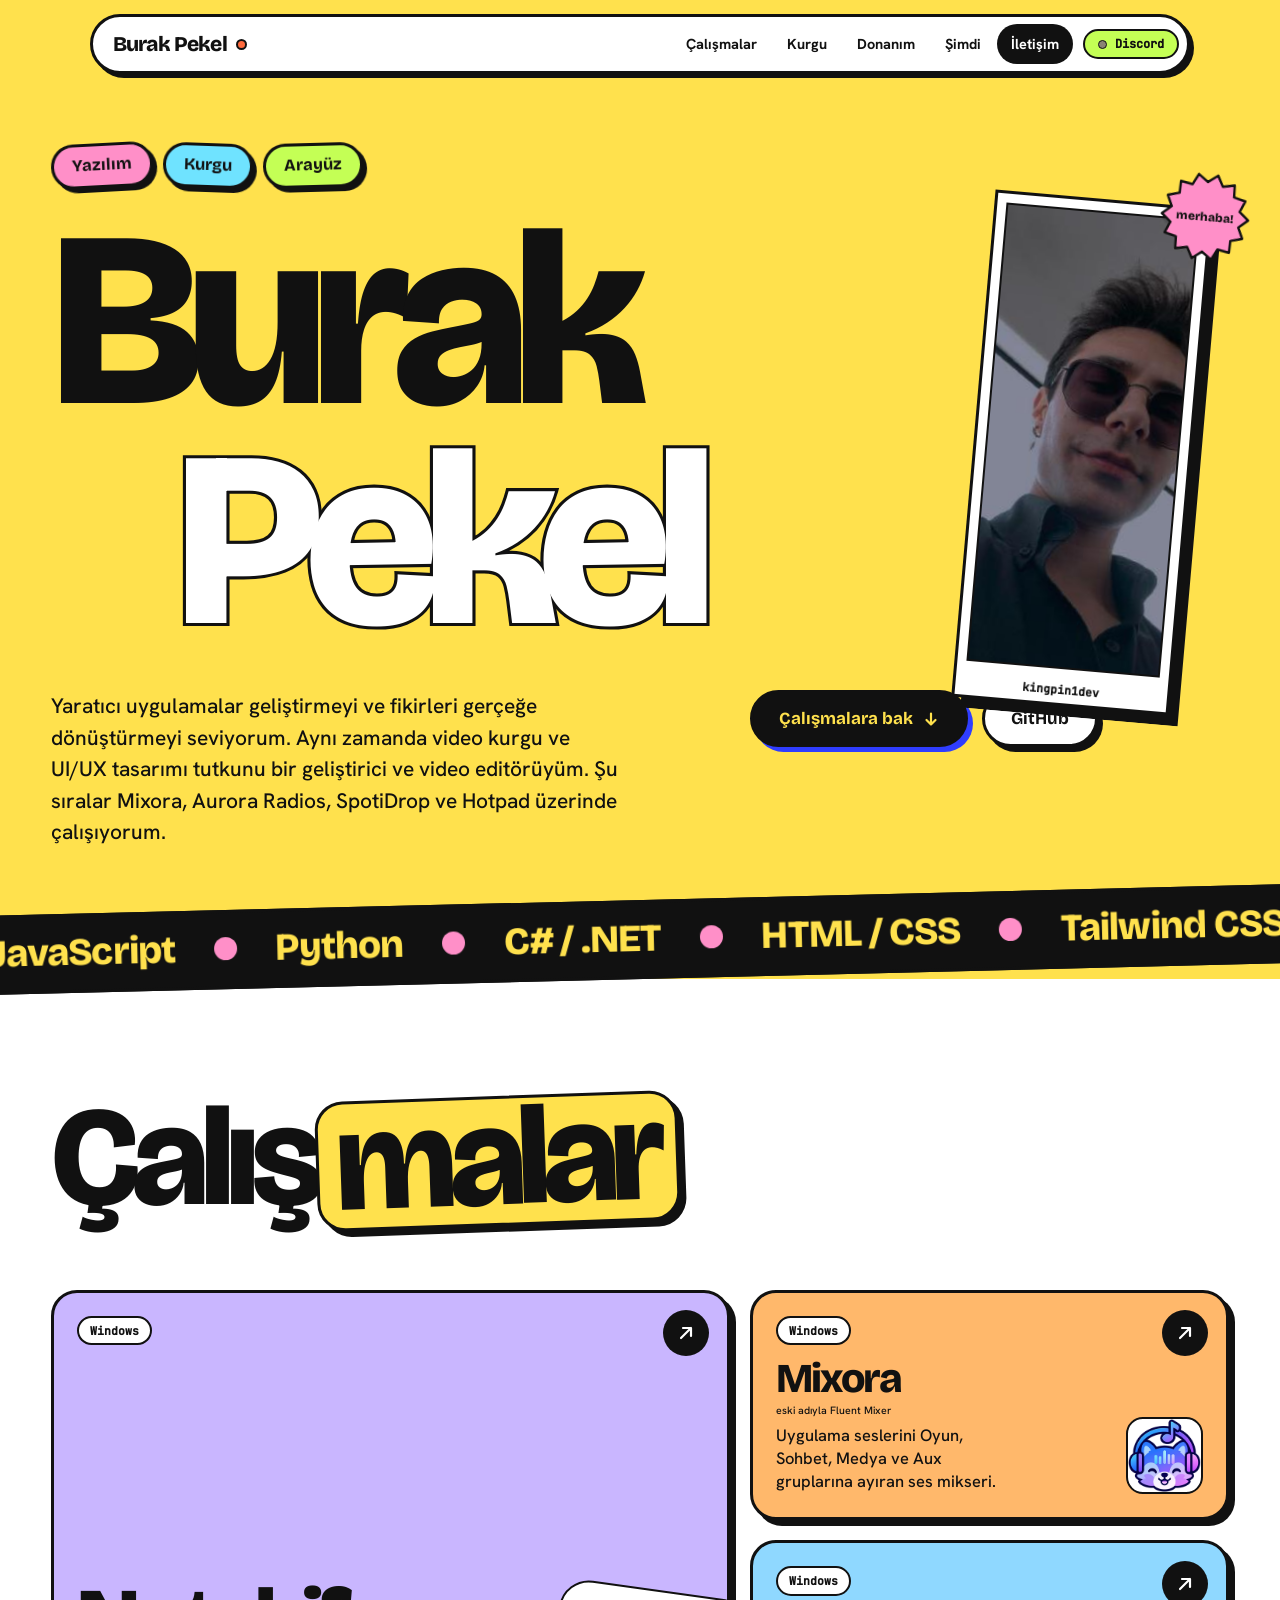
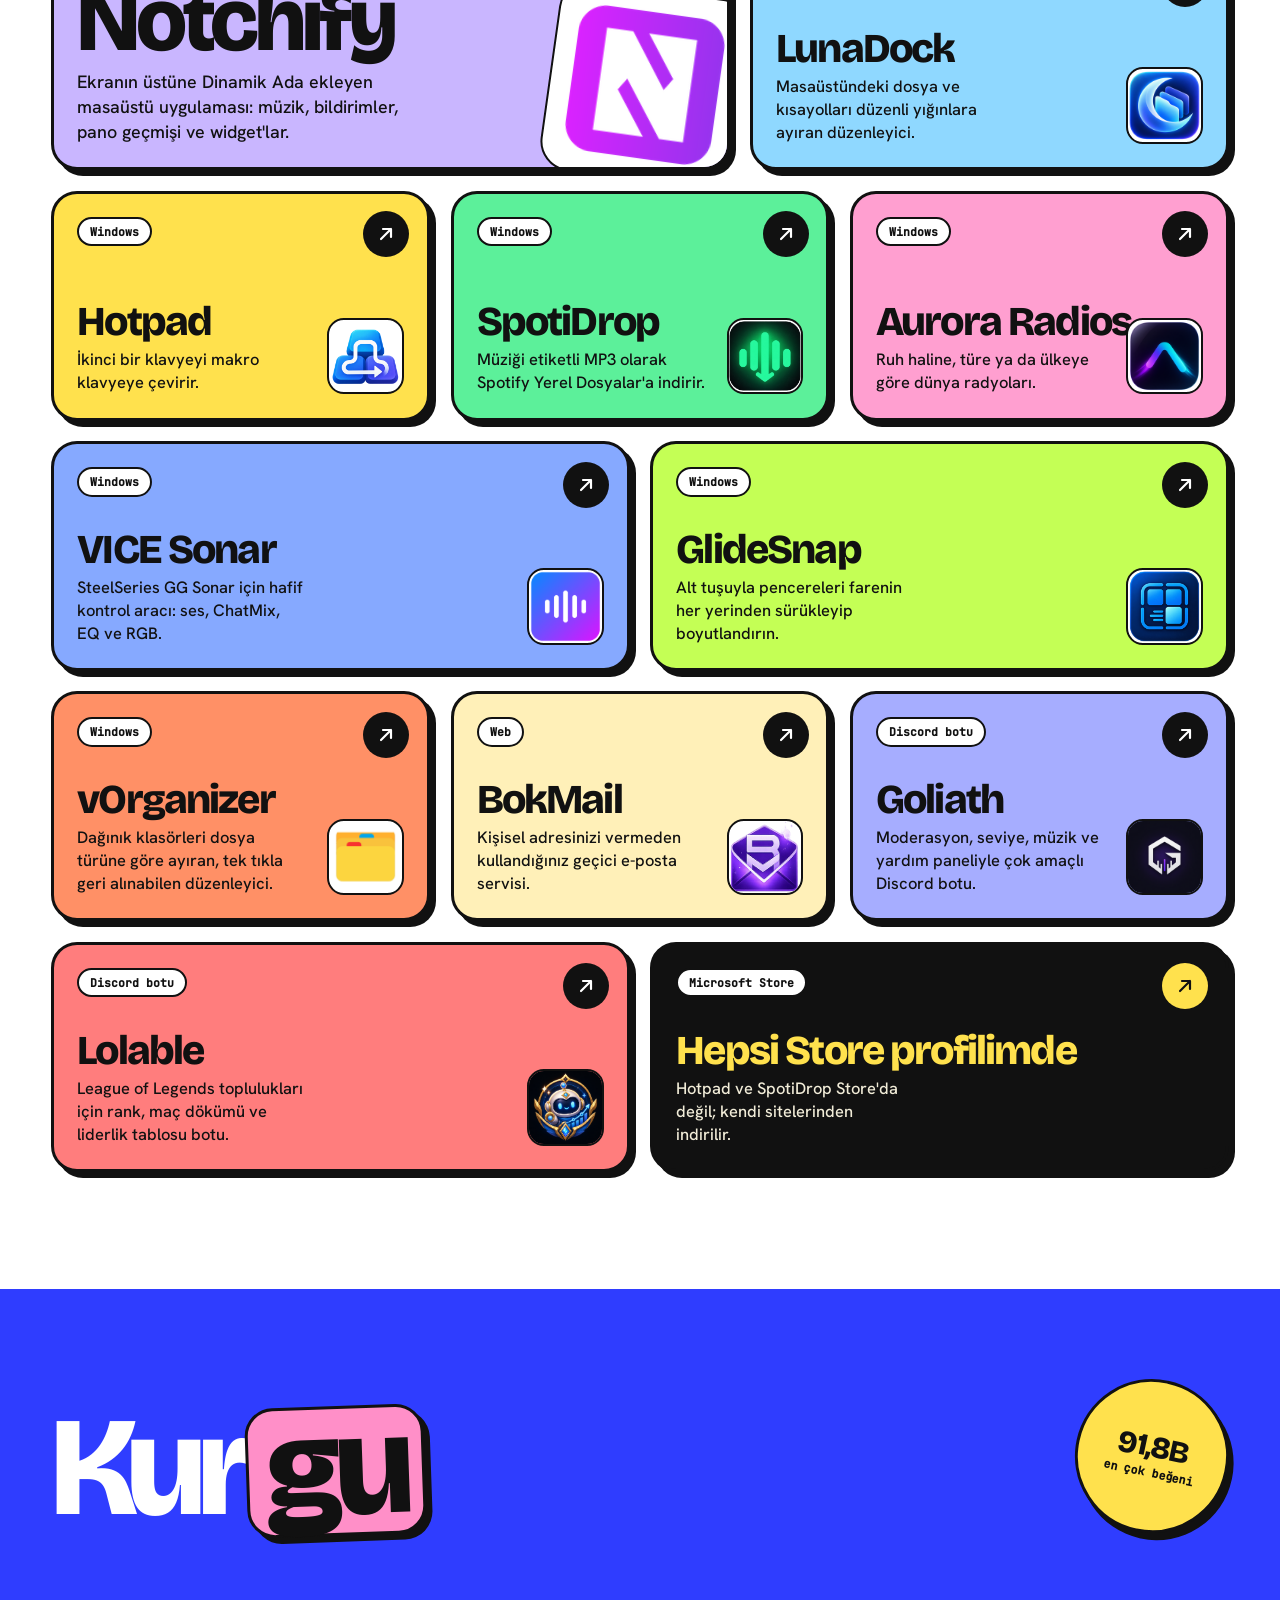
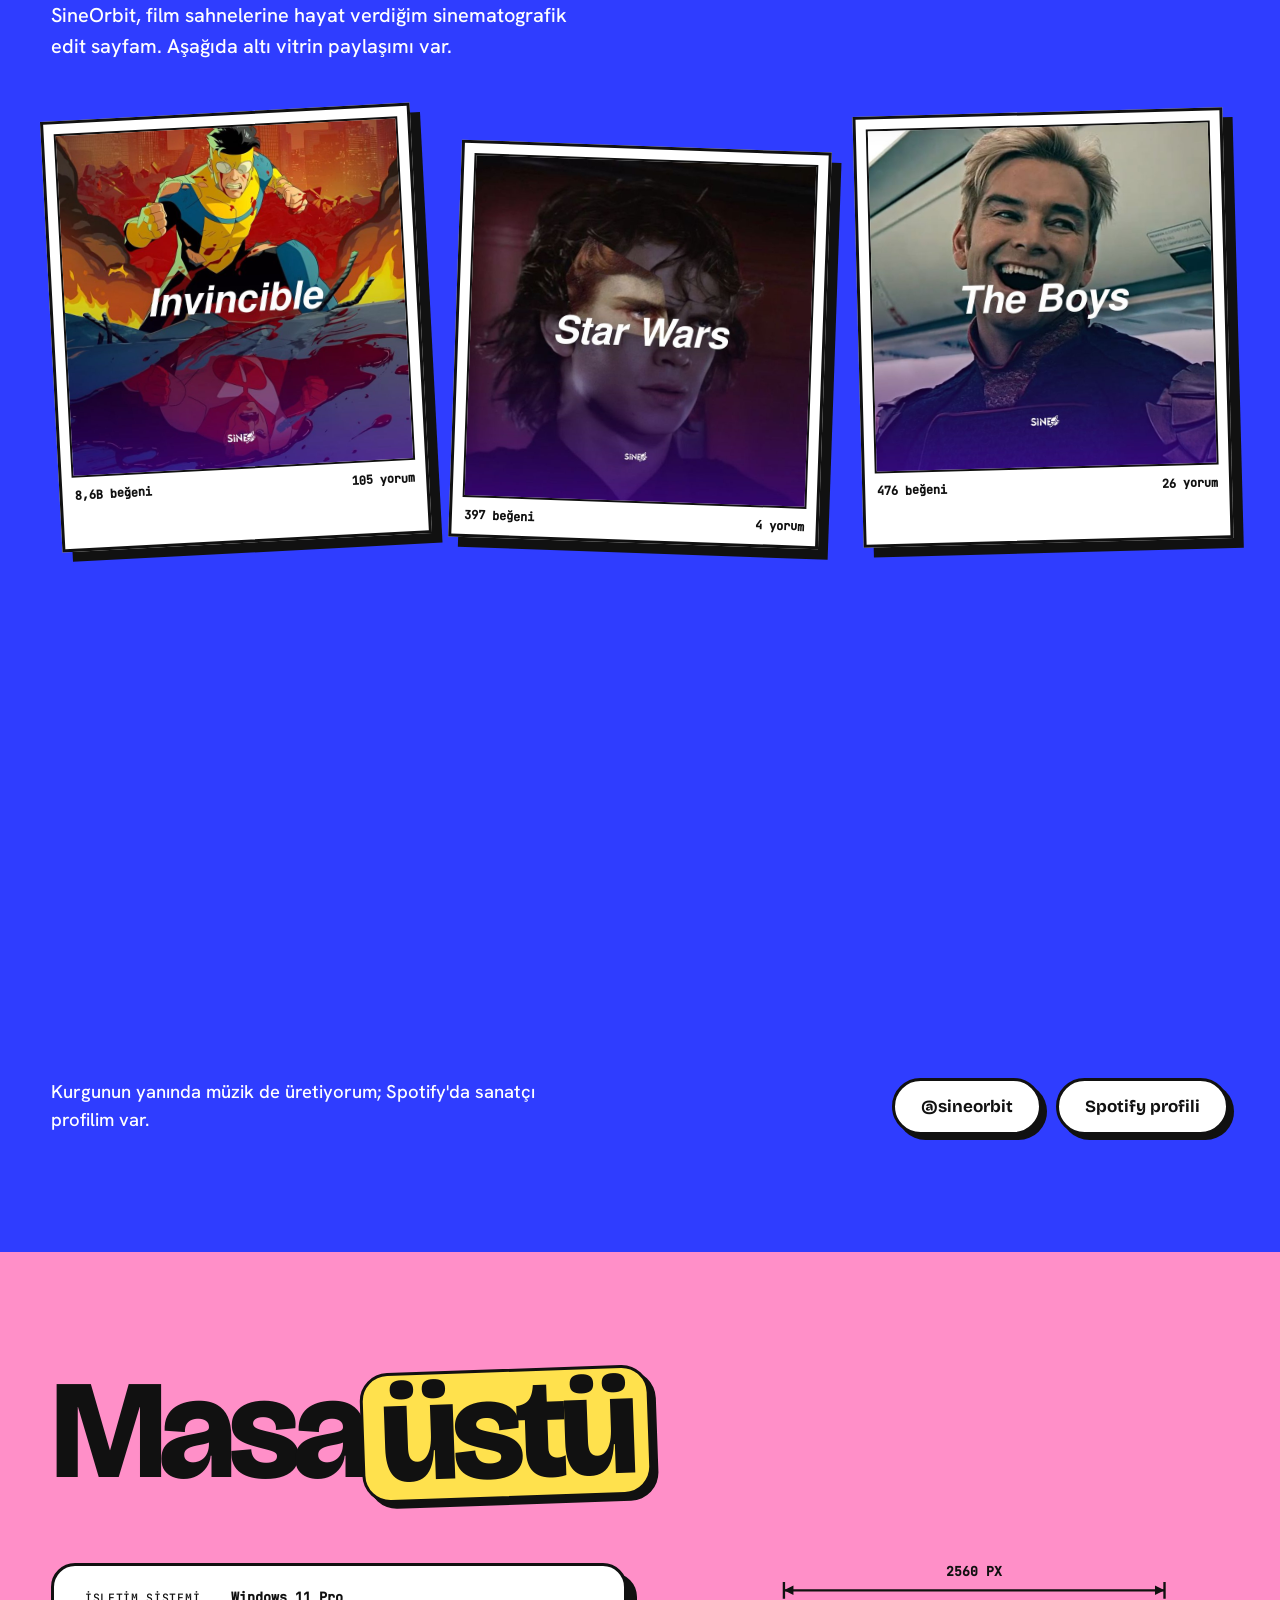
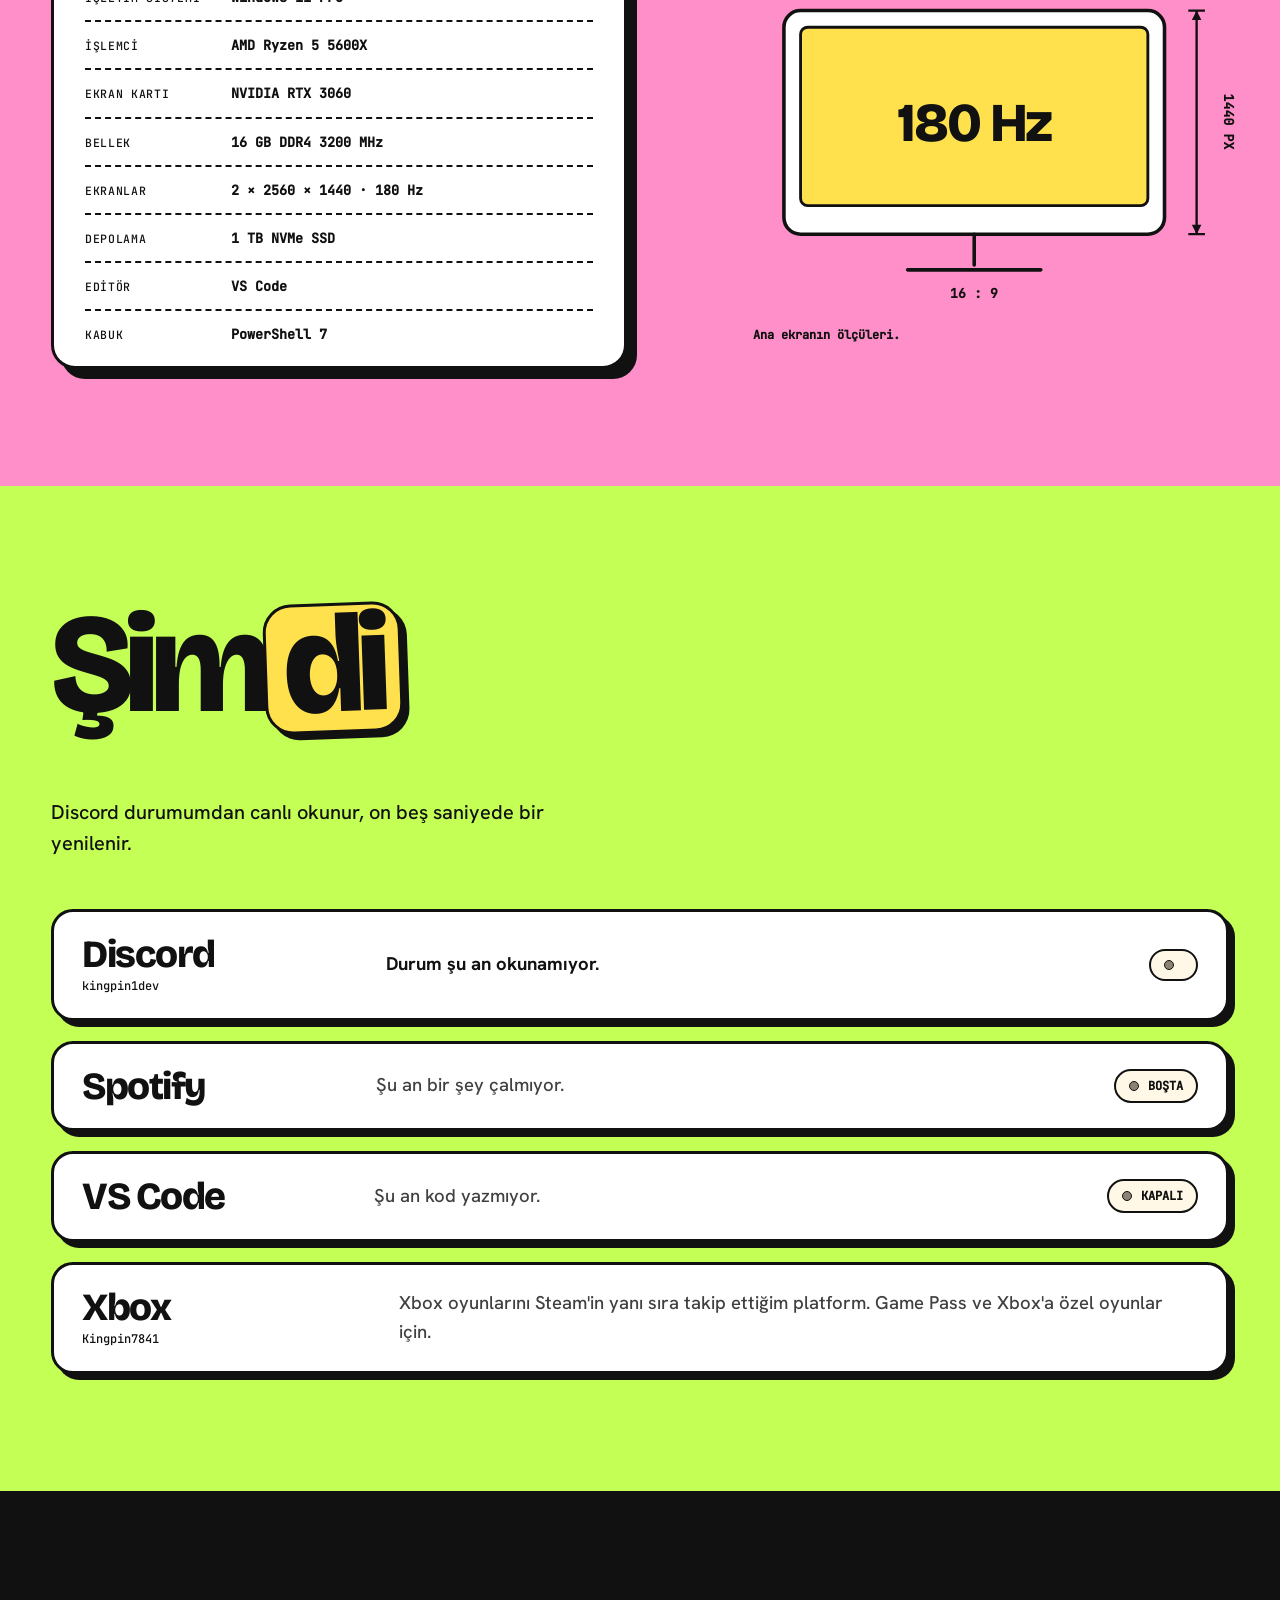
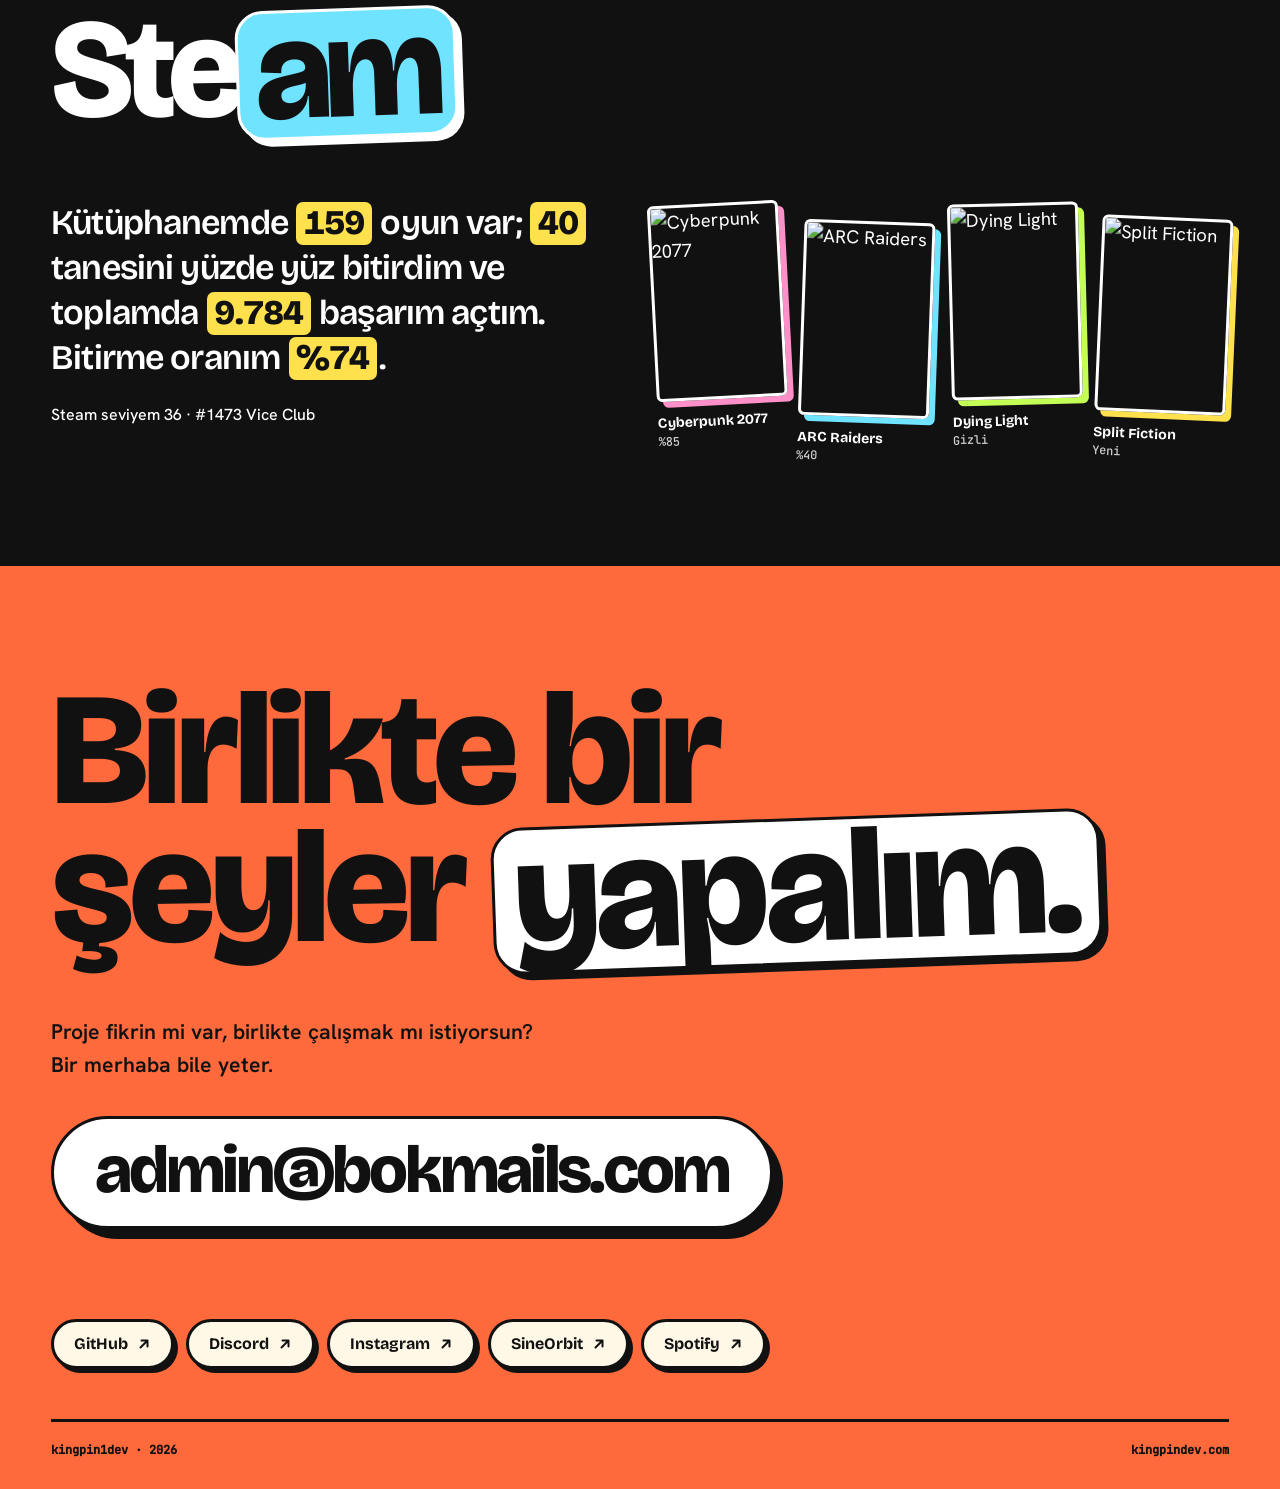
==== commit 40bb215a: "Monitor refresh rate 180 Hz, two monitors Co-Authored-By: Claude Sonnet 5.5 <noreply@anthropic.com>" ====
--- a/index.html
+++ b/index.html
@@ -15,7 +15,7 @@
 <link rel="icon" type="image/png" href="img/websitesfavicon.png">
 <link rel="preload" href="assets/fonts/BricolageGrotesque-normal-latin-3y9K6as8bTXq_nANBjzKo3IeZx8z6up5BeSl9D4dj_x9PpZBMlGIInE.woff2" as="font" type="font/woff2" crossorigin>
 <link rel="stylesheet" href="assets/fonts.css">
-<link rel="stylesheet" href="assets/pop.css?v=1">
+<link rel="stylesheet" href="assets/pop.css?v=2">
 <script>document.documentElement.classList.add('js')</script>
 </head>
 <body>
@@ -101,13 +101,13 @@
       <div><dt>İşlemci</dt><dd>AMD Ryzen 5 5600X</dd></div>
       <div><dt>Ekran kartı</dt><dd>NVIDIA RTX 3060</dd></div>
       <div><dt>Bellek</dt><dd>16 GB DDR4 3200 MHz</dd></div>
-      <div><dt>Ekran</dt><dd>2560 × 1440 · 144 Hz</dd></div>
+      <div><dt>Ekranlar</dt><dd>2 × 2560 × 1440 · 180 Hz</dd></div>
       <div><dt>Depolama</dt><dd>1 TB NVMe SSD</dd></div>
       <div><dt>Editör</dt><dd>VS Code</dd></div>
       <div><dt>Kabuk</dt><dd>PowerShell 7</dd></div>
     </dl>
     <figure class="monitor" data-r>
-      <svg viewBox="0 0 400 290" role="img" aria-label="Ekran çizimi: 2560 piksel genişlik, 1440 piksel yükseklik, 144 hertz">
+      <svg viewBox="0 0 400 290" role="img" aria-label="Ekran çizimi: 2560 piksel genişlik, 1440 piksel yükseklik, 180 hertz">
         <g stroke="#111" stroke-width="3" stroke-linejoin="round" stroke-linecap="round">
           <rect x="26" y="40" width="320" height="188" rx="14" fill="#fff"/>
           <rect x="40" y="54" width="292" height="150" rx="6" fill="#ffe14d" stroke-width="2.4"/>
@@ -117,7 +117,7 @@
         <g fill="#111"><path d="M26 23l8-4v8zM346 23l-8-4v8z"/><path d="M373 40l-4 8h8zM373 228l-4-8h8z"/></g>
         <text x="186" y="11" text-anchor="middle">2560 PX</text>
         <text x="396" y="134" transform="rotate(90 396 134)" text-anchor="middle">1440 PX</text>
-        <text x="186" y="150" text-anchor="middle" style="font:800 46px 'Bricolage Grotesque',sans-serif;letter-spacing:-.04em">144 Hz</text>
+        <text x="186" y="150" text-anchor="middle" style="font:800 46px 'Bricolage Grotesque',sans-serif;letter-spacing:-.04em">180 Hz</text>
         <text x="186" y="282" text-anchor="middle">16 : 9</text>
       </svg>
       <figcaption>Ana ekranın ölçüleri.</figcaption>
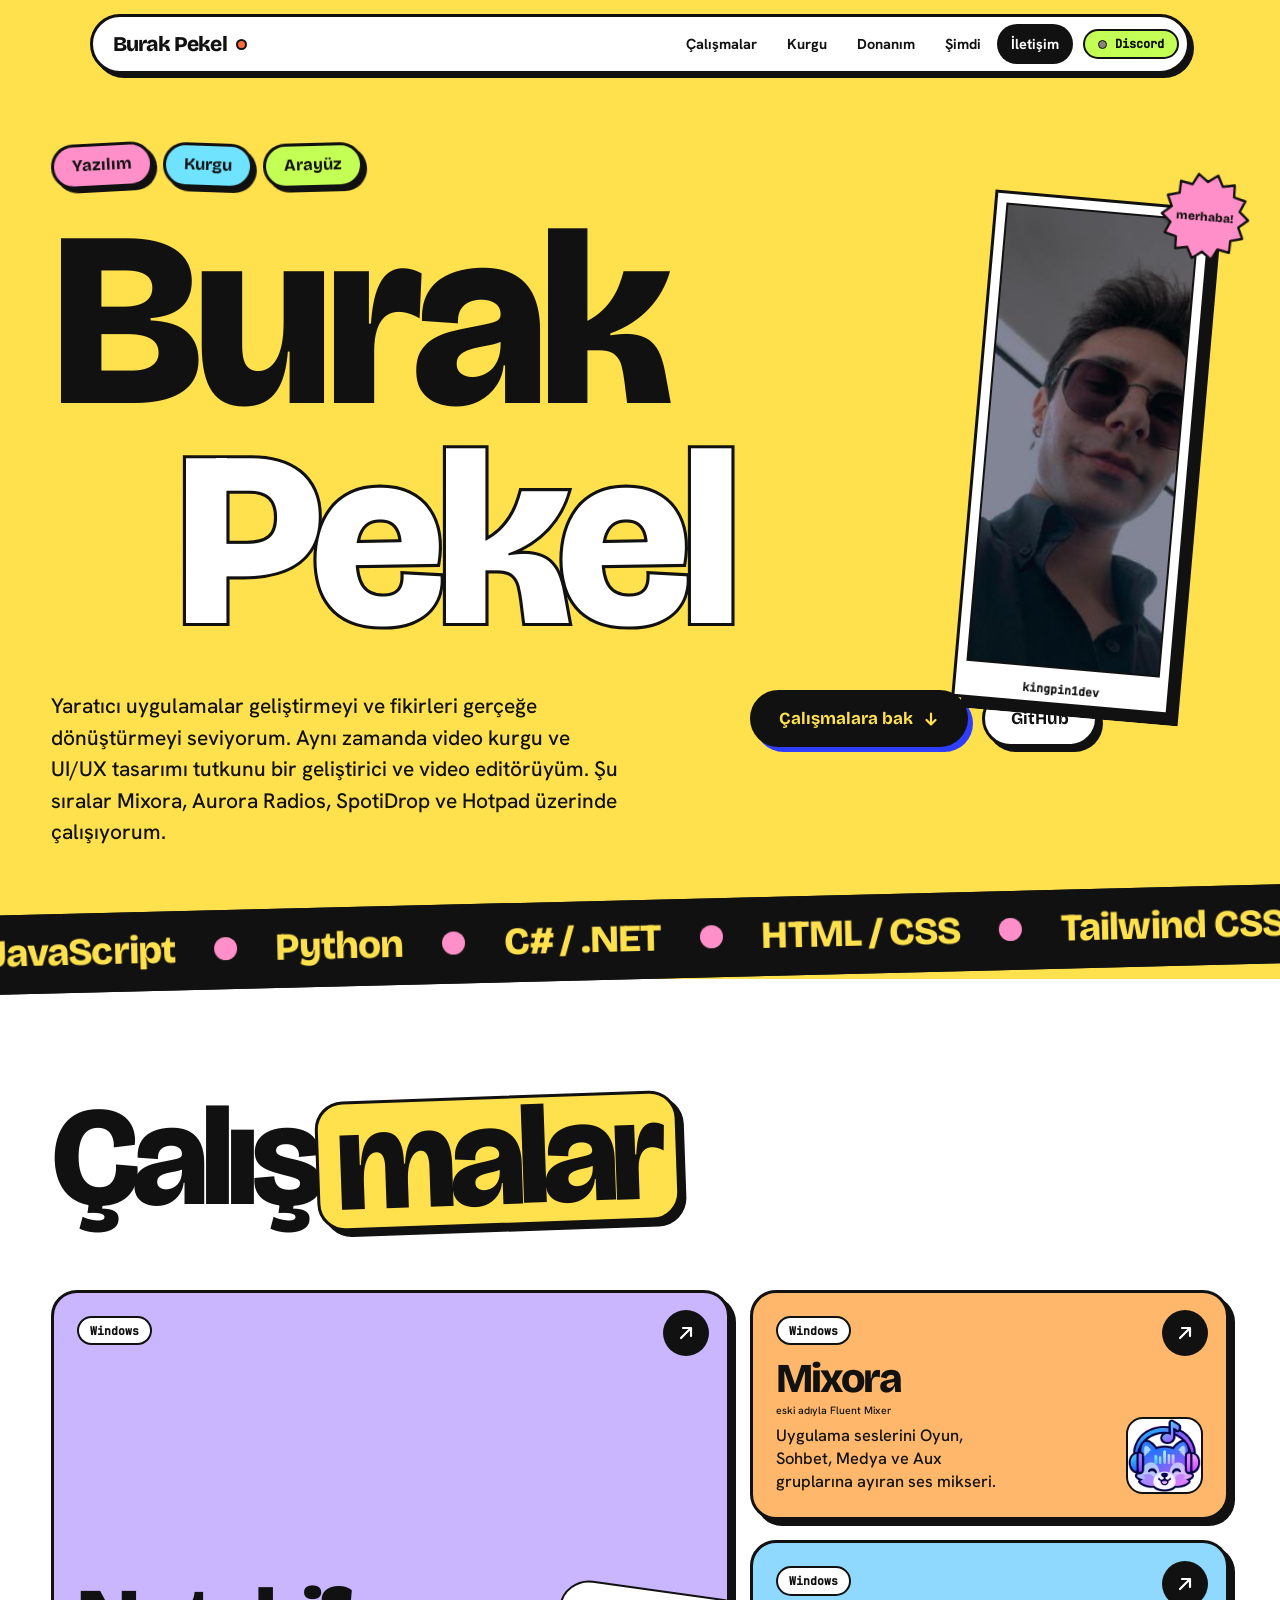
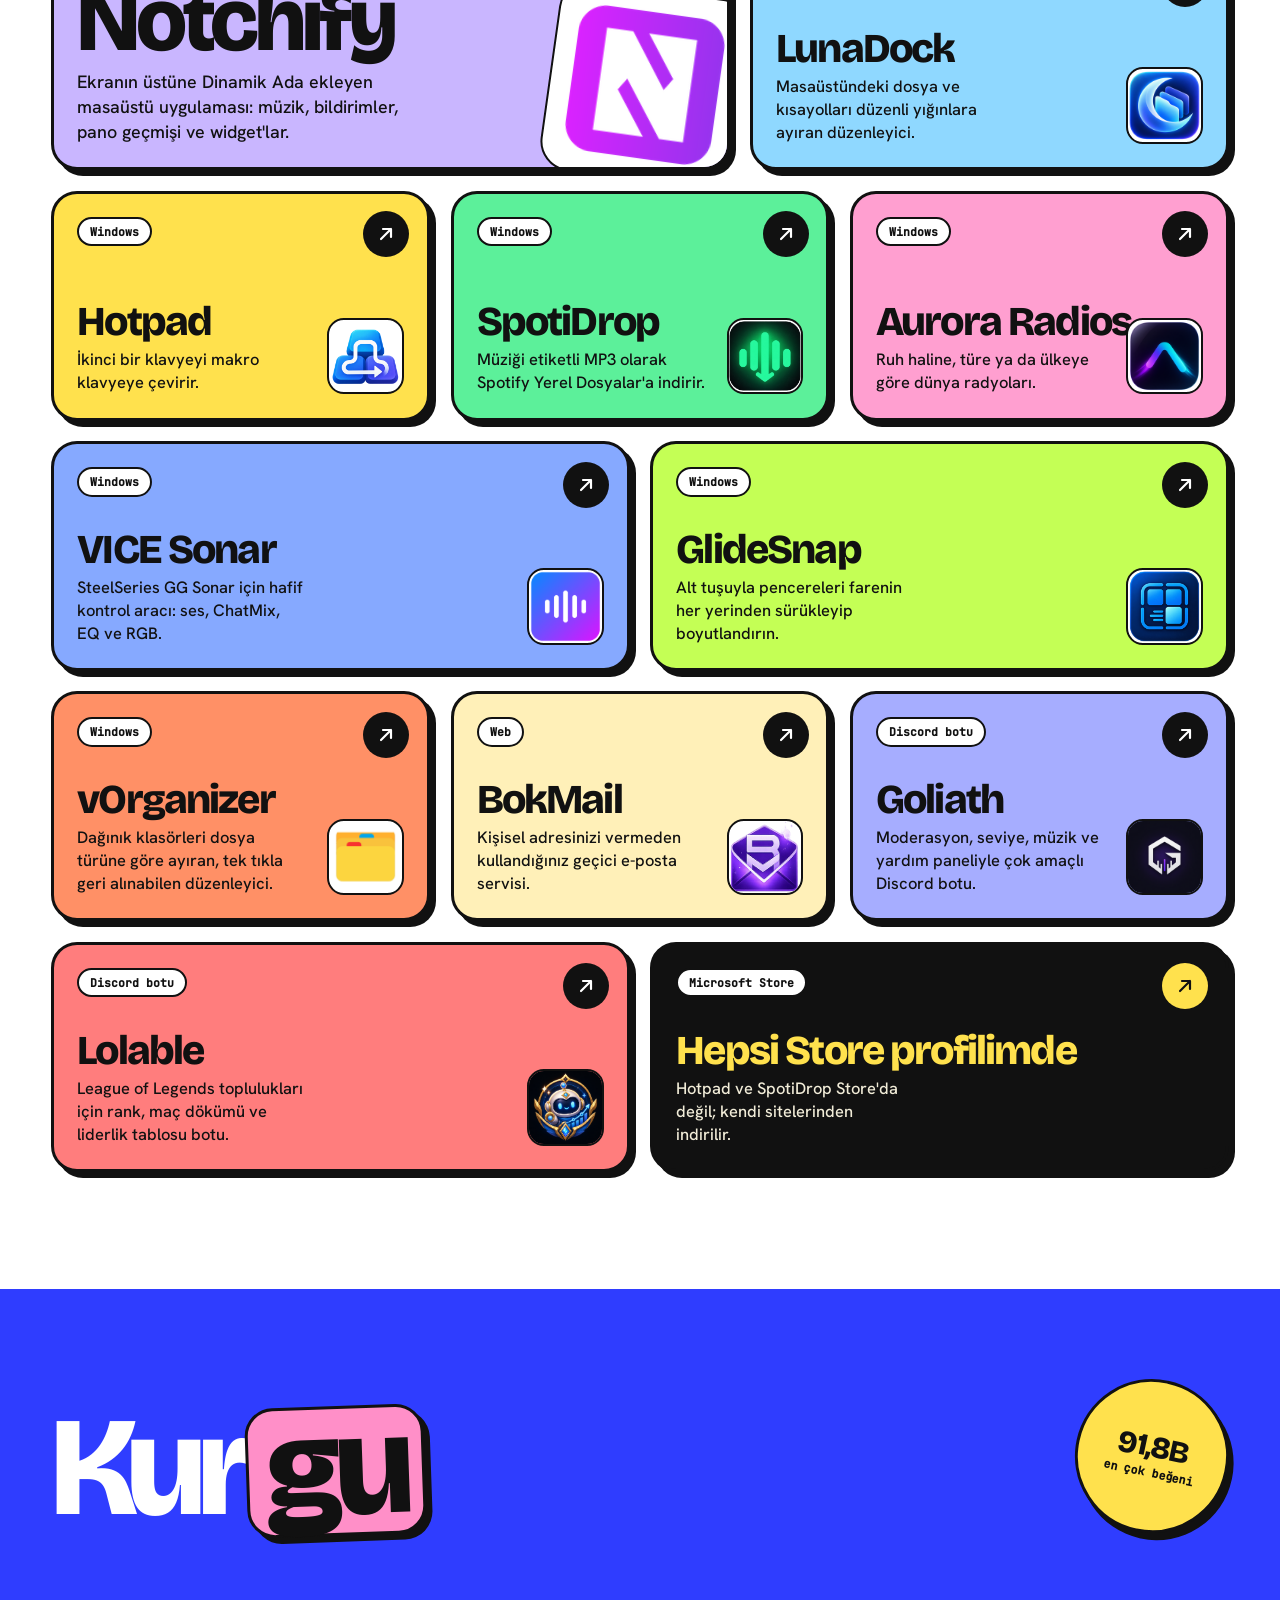
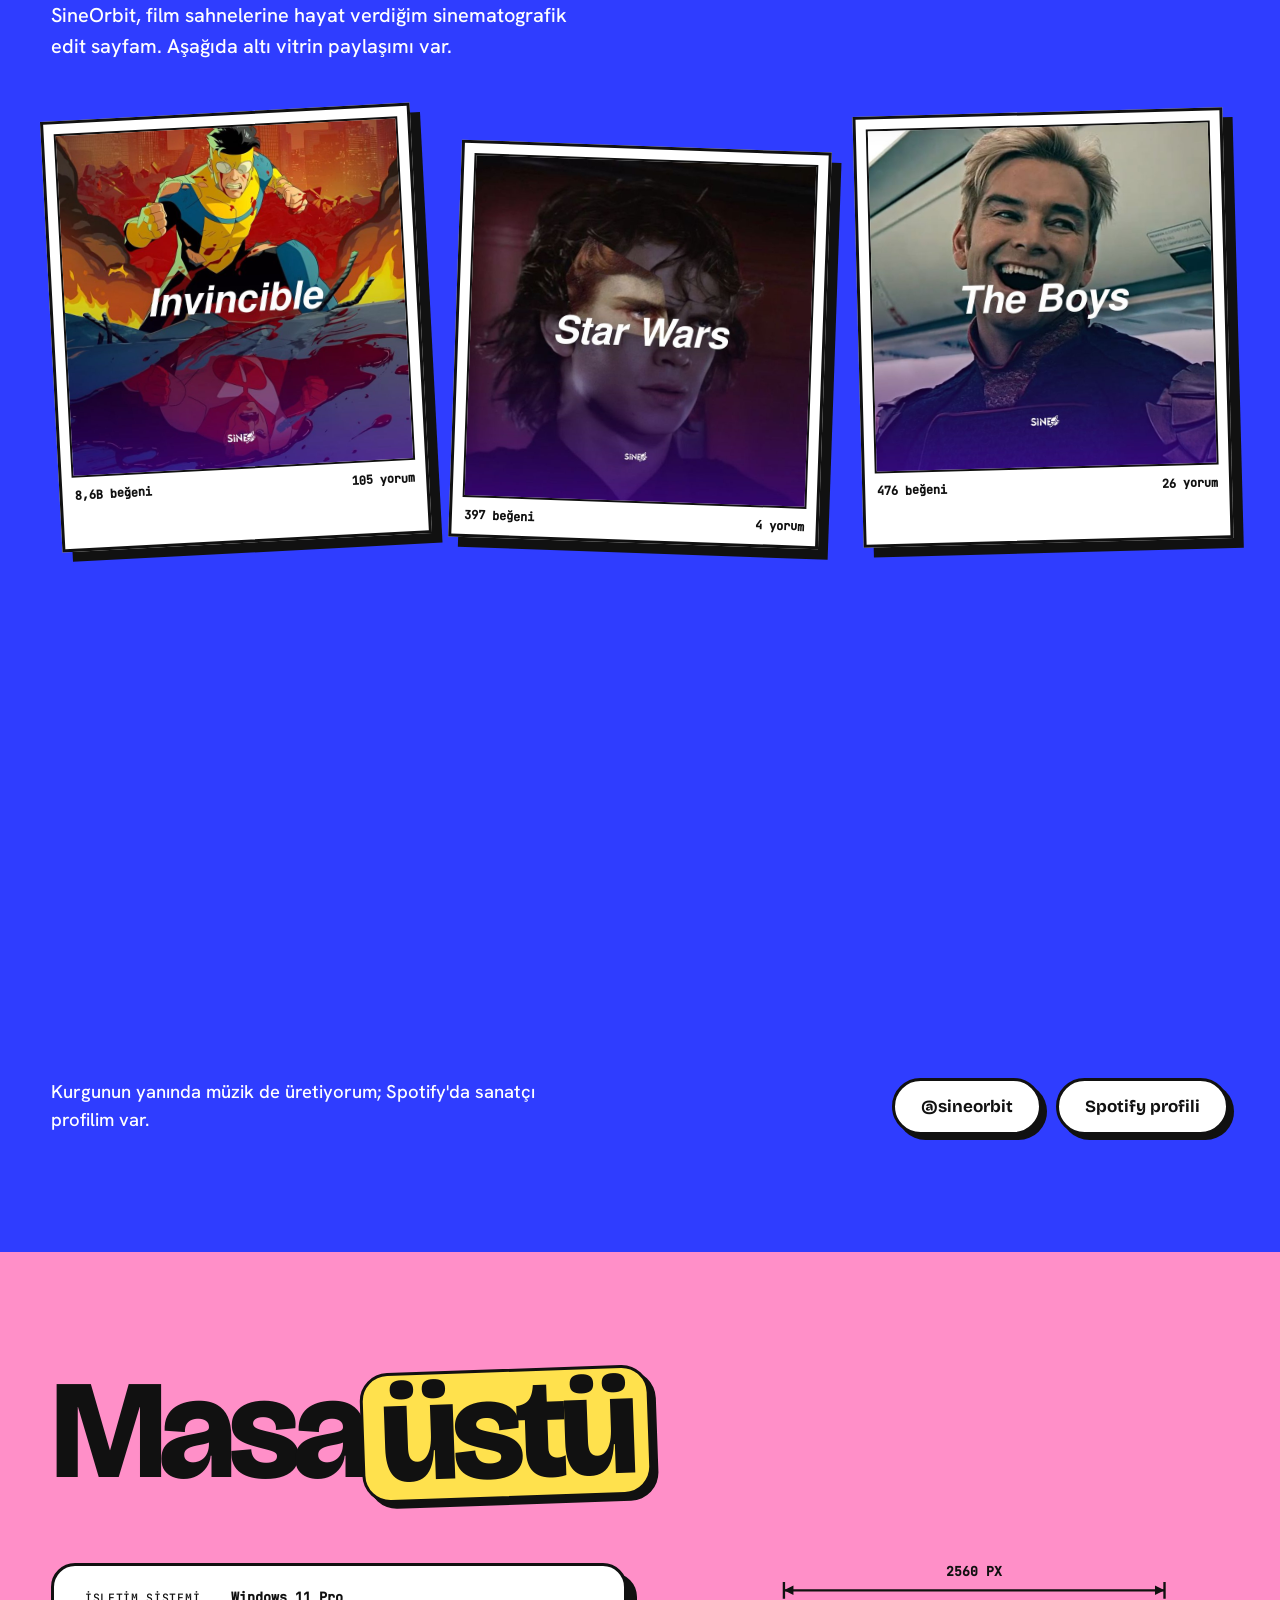
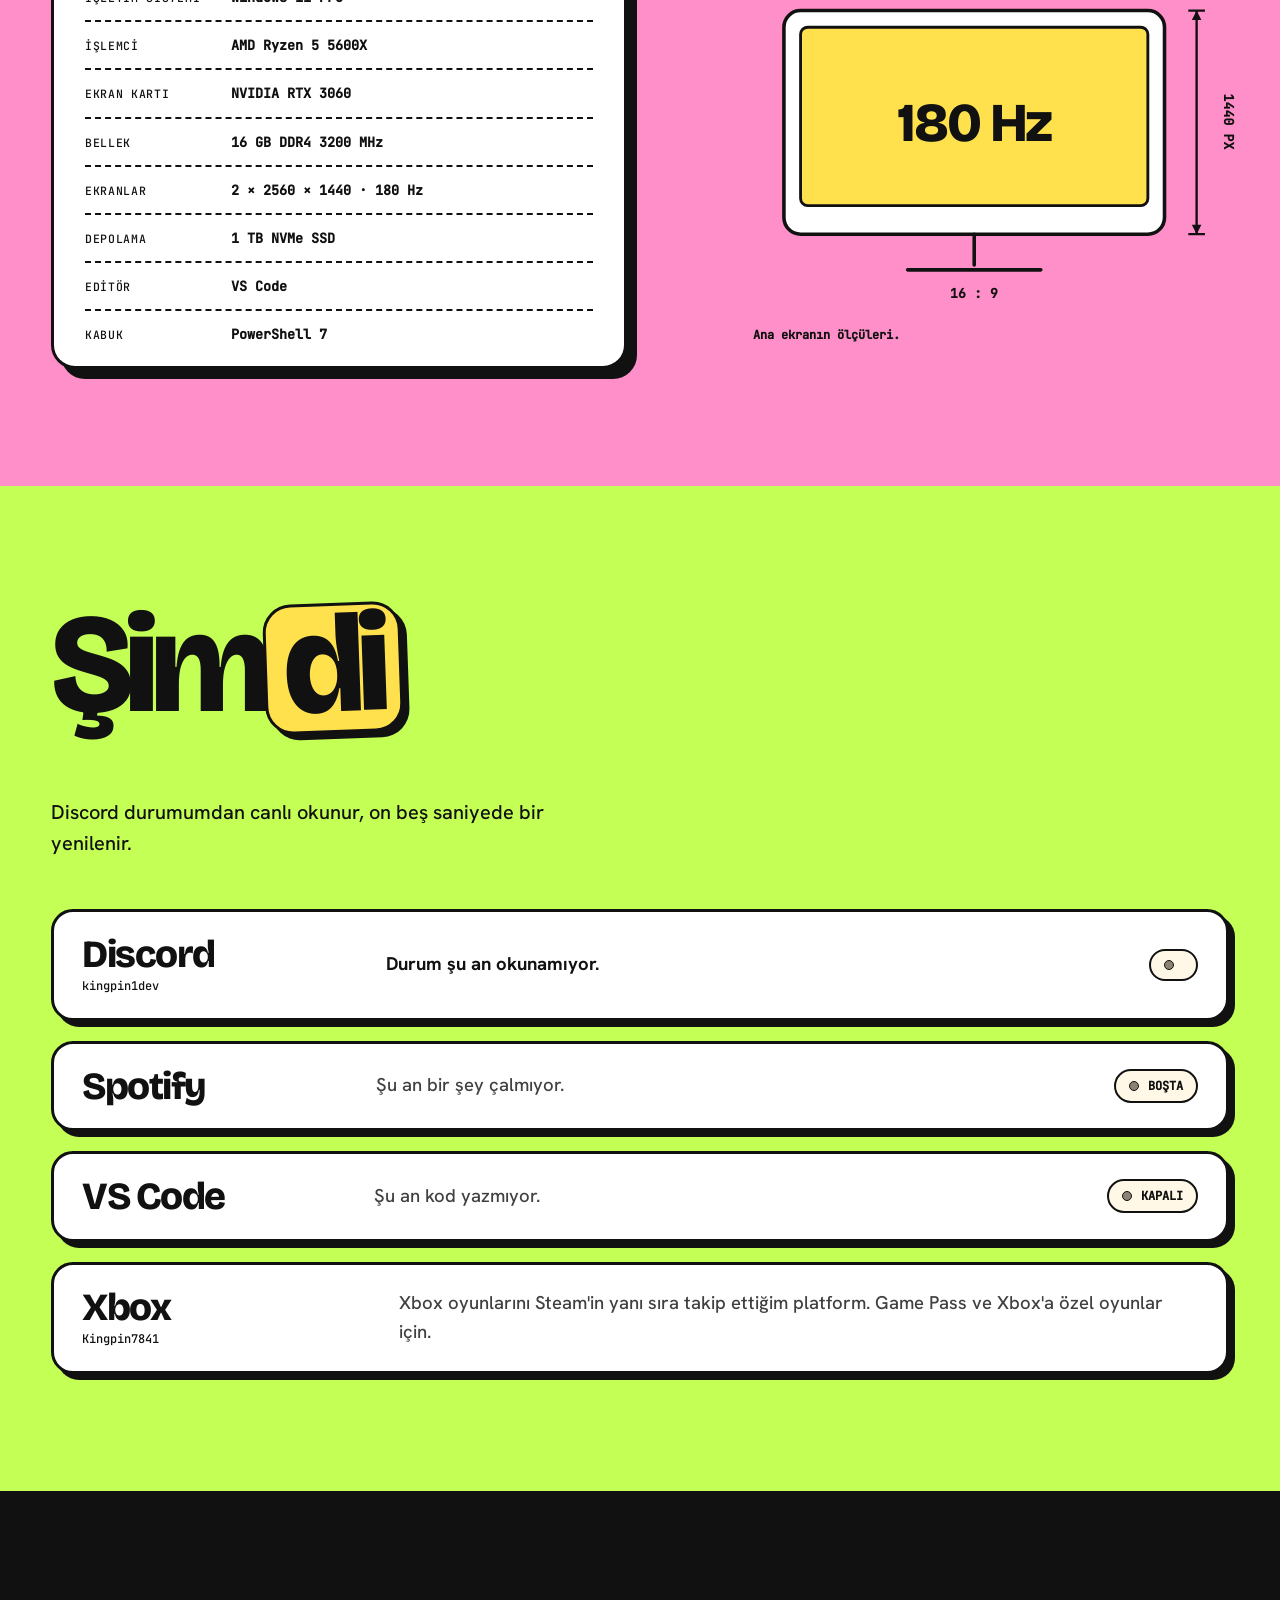
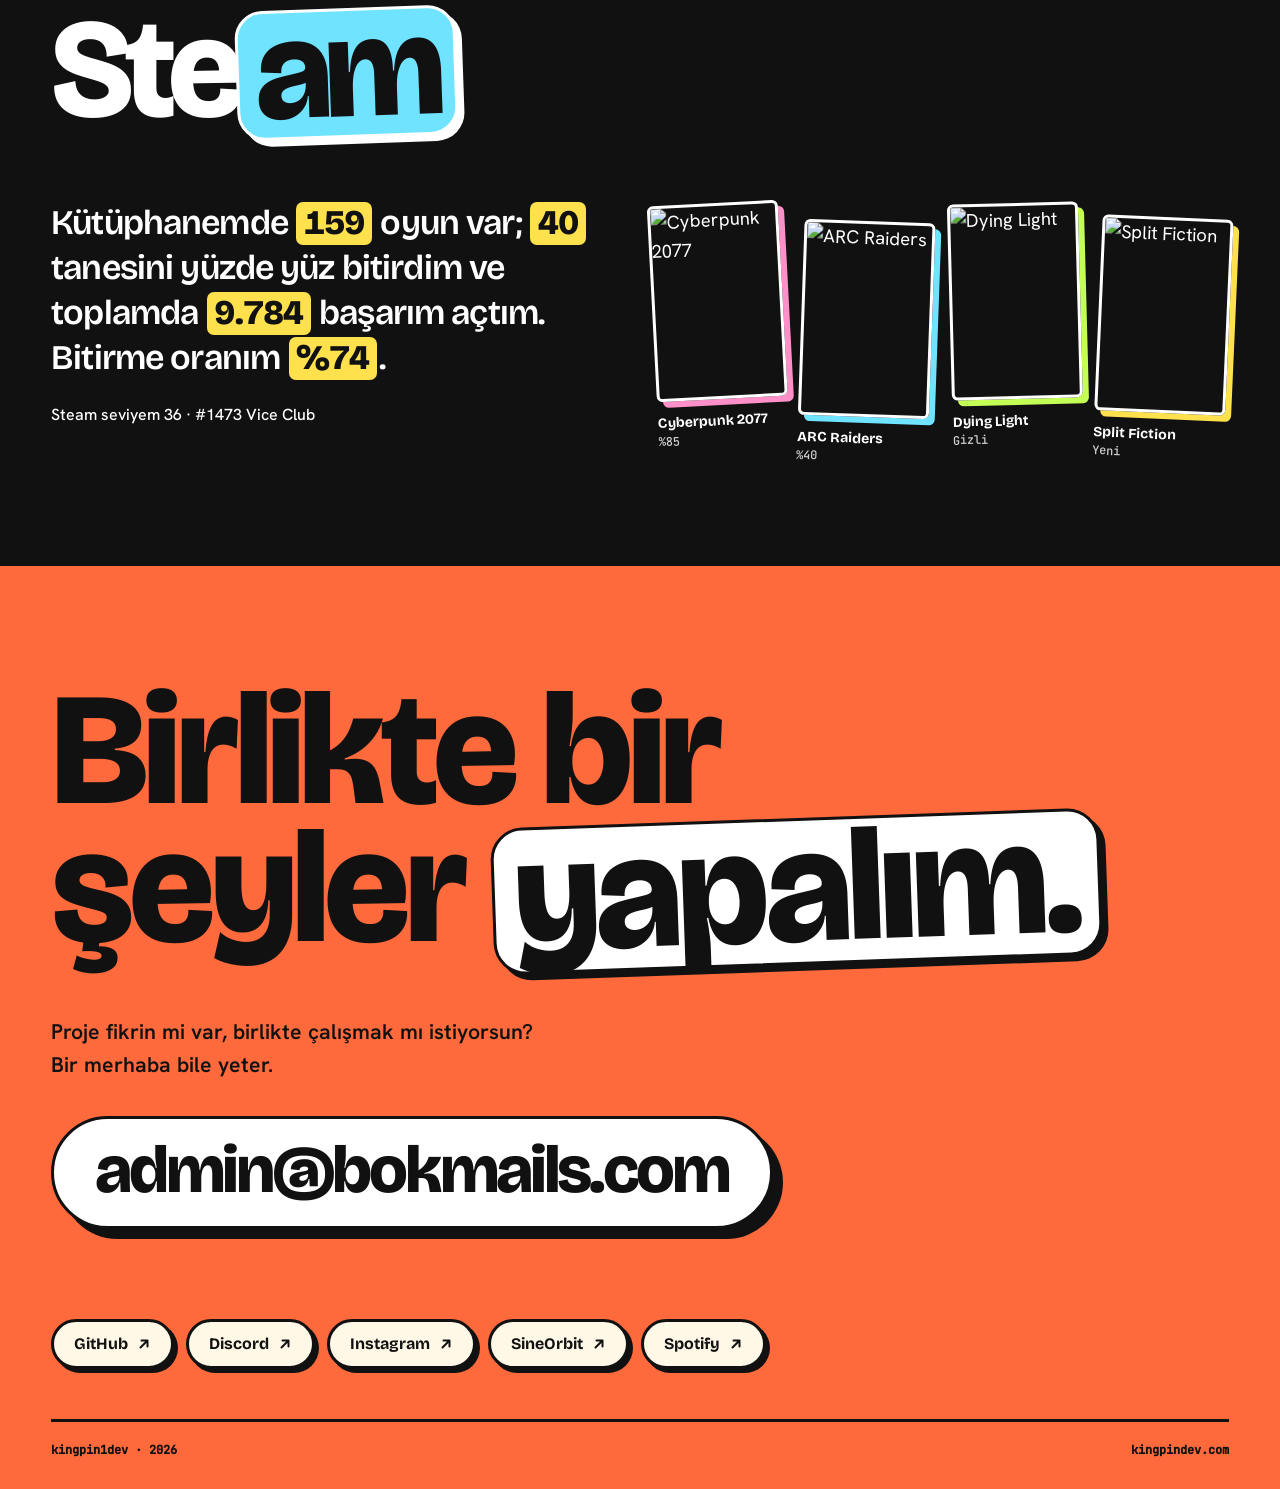
==== commit 42360b88: "Link preview: large og image + twitter card; loosen hero name letter-spacing Co-Authored-By: Claude " ====
--- a/index.html
+++ b/index.html
@@ -11,11 +11,20 @@
 <meta property="og:title" content="Burak PEKEL">
 <meta property="og:description" content="Yazılımcı, video editörü ve UI/UX tasarımcısı. Windows uygulamaları, Discord botları ve sinematik editler.">
 <meta property="og:url" content="https://kingpindev.net/">
-<meta property="og:image" content="https://kingpindev.net/img/og-image.jpg">
+<meta property="og:site_name" content="Burak PEKEL">
+<meta property="og:locale" content="tr_TR">
+<meta property="og:image" content="https://kingpindev.net/assets/og.jpg?v=1">
+<meta property="og:image:width" content="1200">
+<meta property="og:image:height" content="630">
+<meta property="og:image:alt" content="Burak Pekel: yazılım, kurgu, arayüz">
+<meta name="twitter:card" content="summary_large_image">
+<meta name="twitter:title" content="Burak PEKEL">
+<meta name="twitter:description" content="Yazılımcı, video editörü ve UI/UX tasarımcısı. Windows uygulamaları, Discord botları ve sinematik editler.">
+<meta name="twitter:image" content="https://kingpindev.net/assets/og.jpg?v=1">
 <link rel="icon" type="image/png" href="img/websitesfavicon.png">
 <link rel="preload" href="assets/fonts/BricolageGrotesque-normal-latin-3y9K6as8bTXq_nANBjzKo3IeZx8z6up5BeSl9D4dj_x9PpZBMlGIInE.woff2" as="font" type="font/woff2" crossorigin>
 <link rel="stylesheet" href="assets/fonts.css">
-<link rel="stylesheet" href="assets/pop.css?v=2">
+<link rel="stylesheet" href="assets/pop.css?v=3">
 <script>document.documentElement.classList.add('js')</script>
 </head>
 <body>
--- a/assets/pop.css
+++ b/assets/pop.css
@@ -36,7 +36,7 @@
 .chips li{font:700 clamp(14px,1.3vw,18px)/1 var(--display);padding:11px 18px;border:var(--bd);border-radius:999px;box-shadow:4px 4px 0 var(--ink);transition:transform .35s var(--pop)}
 .chips li:nth-child(1){background:var(--pink);transform:rotate(-3deg)}.chips li:nth-child(2){background:var(--cyan);transform:rotate(2deg)}.chips li:nth-child(3){background:var(--lime);transform:rotate(-1.5deg)}
 .chips li:hover{transform:rotate(0) translateY(-4px) scale(1.06)}
-.name{grid-column:1/-1;margin:0;font:800 clamp(5rem,19.5vw,22rem)/.8 var(--display);letter-spacing:-.06em;display:flex;flex-direction:column;position:relative;z-index:2}
+.name{grid-column:1/-1;margin:0;font:800 clamp(5rem,19.5vw,22rem)/.8 var(--display);letter-spacing:-.035em;display:flex;flex-direction:column;position:relative;z-index:2}
 .name .ln{display:block;overflow:hidden;padding:.06em .08em .12em 0;margin-bottom:-.1em}.name .ln>span{display:inline-block}
 .name .ln:nth-child(2){padding-left:.5em}
 .name .o{color:var(--white);-webkit-text-stroke:.025em var(--ink);paint-order:stroke fill}
